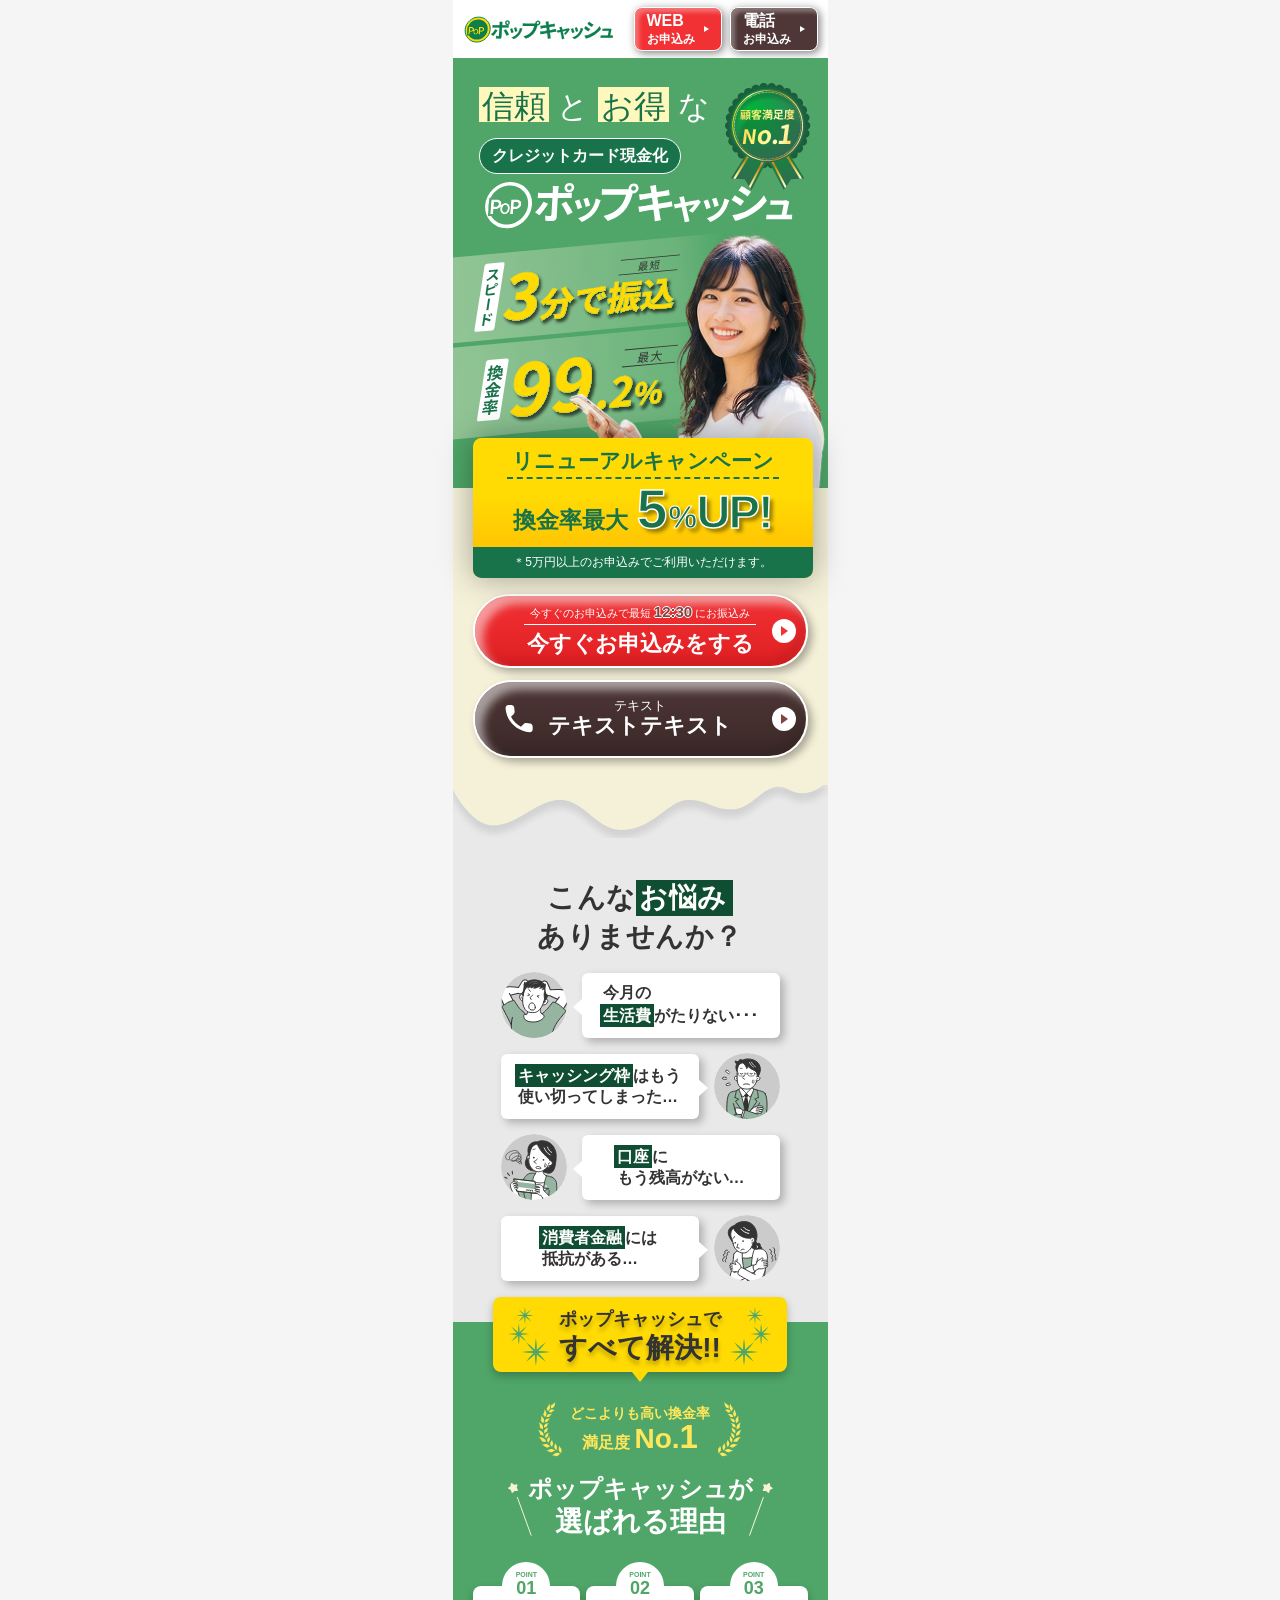
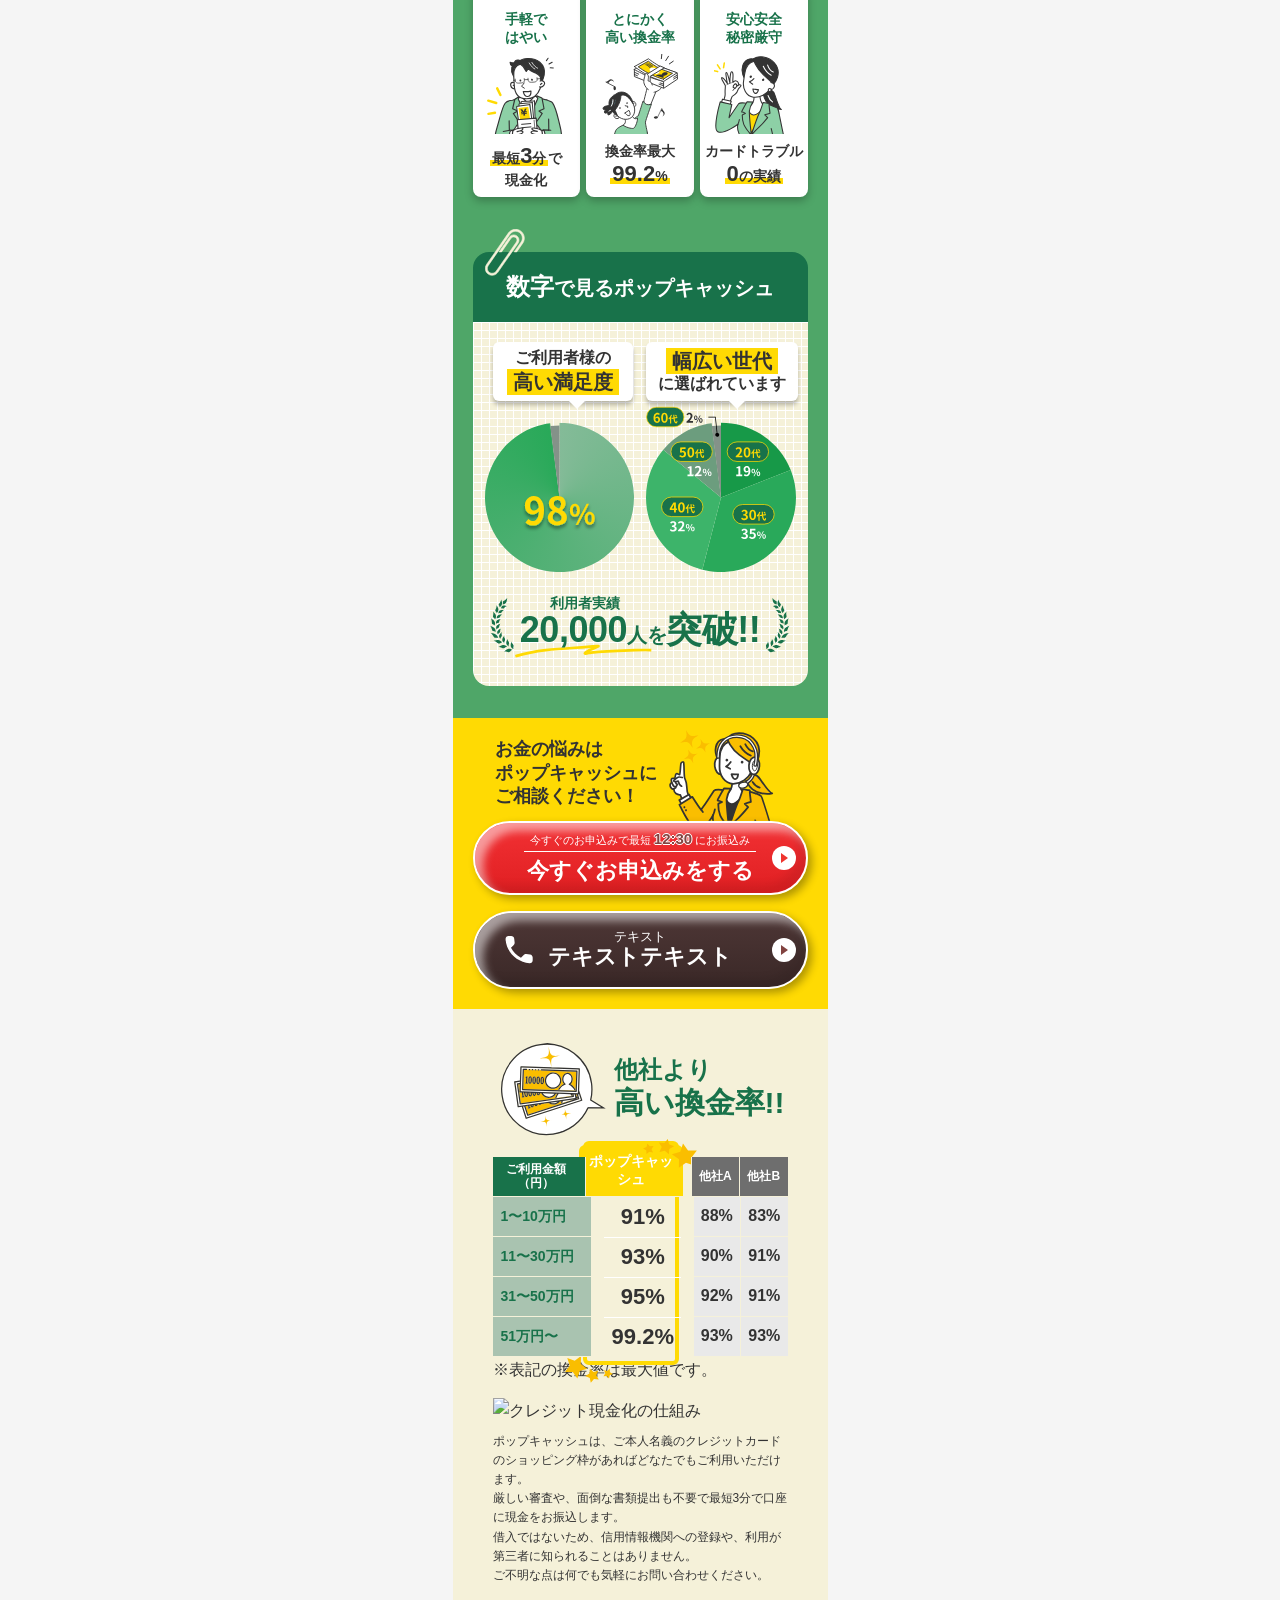
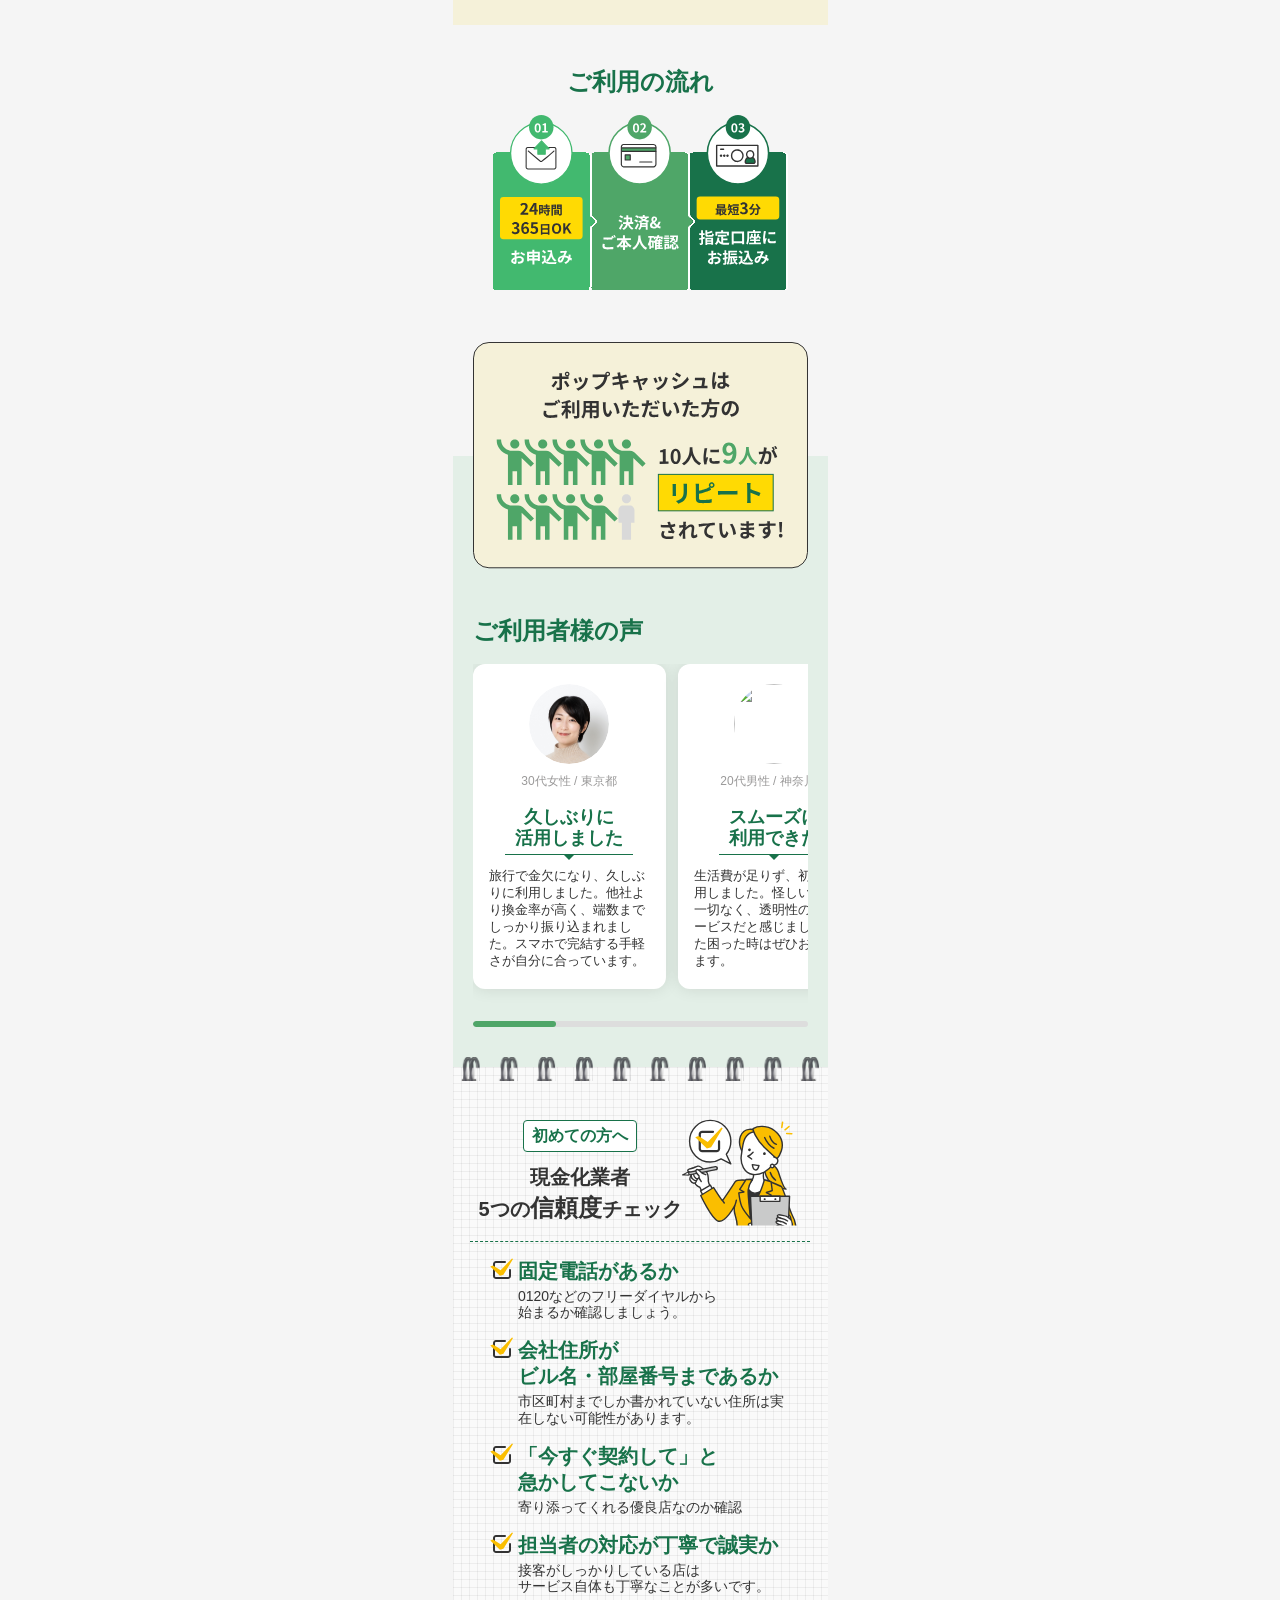
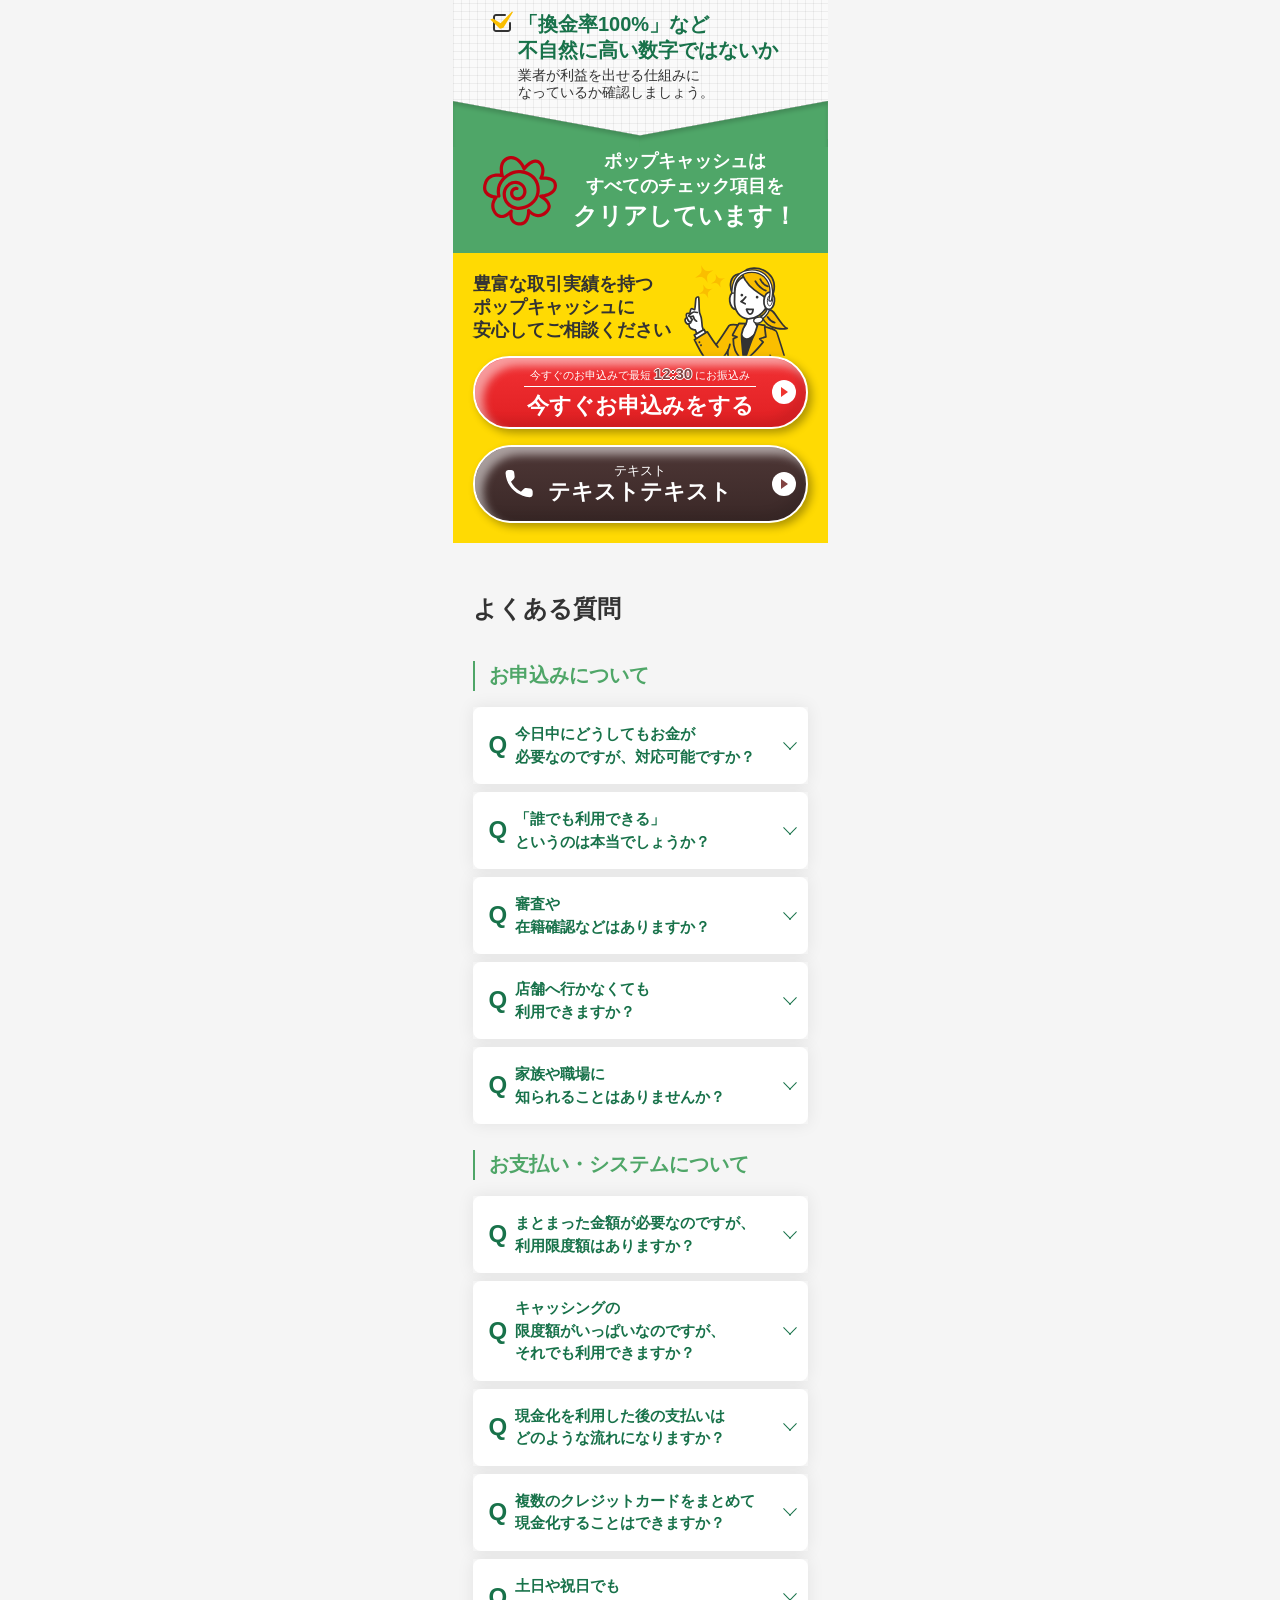
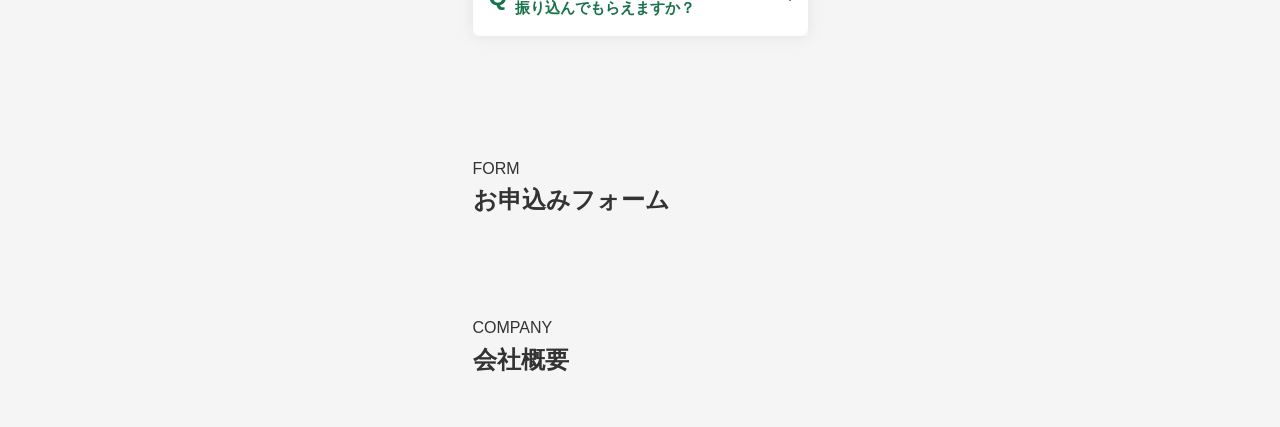
==== index.html @ 2aae7a4a "FAQクリア" ====
<!DOCTYPE html>
<html lang="ja">
<head>
  <meta charset="UTF-8" />
  <meta name="viewport" content="width=device-width, initial-scale=1.0" />

  <title>ポップキャッシュ</title>

  <!-- CSS -->
  <link rel="stylesheet" href="css/style.css" />
  <link rel="stylesheet" href="css/component.css" />

<!-- Swiper CSS -->
<link
  rel="stylesheet"
  href="https://cdn.jsdelivr.net/npm/swiper@11/swiper-bundle.min.css"
/>

</head>

<body>
  <div class="wrapper">

  <!-- Header -->
  <header class="header">
    <div class="container header__inner">
  
      <h1 class="header__logo">
        <img src="img/common-logo.svg" alt="ポップキャッシュ">
      </h1>
  
      <div class="header__actions">
        <a href="#form" class="header__btn header__btn--red">
          <span class="header__btn-main">WEB</span>
          <span class="header__btn-sub">お申込み</span>
        </a>
        
        <a href="#" class="header__btn header__btn--dark">
          <span class="header__btn-main">電話</span>
          <span class="header__btn-sub">お申込み</span>
        </a>
      </div>
  
    </div>
  </header>

  <main>

    <!-- FV -->
    <section class="fv">
      <div class="fv__inner">
    
        <!-- テキストエリア -->
        <div class="fv__text">
          <div class="fv__catchWrap">
            <p class="fv__catch">
              <span class="highlight">信頼</span>
              <span class="normal">と</span>
              <span class="highlight">お得</span>
              <span class="normal">な</span>
            </p>
          
            <p class="fv__label">クレジットカード現金化</p>
          </div>
    
          <h1 class="fv__title">
            <img src="img/logo-text.svg" alt="ポップキャッシュ">
          </h1>

          <div class="fv__metric">
            <img src="img/3minites.svg" alt="最短3分で振込" class="fv__metricImg">
          </div>
          
          <div class="fv__metric2">
            <img src="img/cash-exchange.svg" alt="換金率99.2%" class="fv__metricImg">
          </div>

          </div>
        </div>
    
        <!-- 女性 -->
        <img src="img/woman.png" alt="" class="fv__woman">
    
        <!-- バッジ -->
        <img src="img/badge.svg" alt="" class="fv__badge">
    
      </div>
    </section>

    <!-- CTAエリア、リニューアルキャンペーン -->
    <section class="ctaArea">
      <div class="ctaArea__inner">
    
        <div class="fv__campaign">
          <p class="fv__campaign-title">リニューアルキャンペーン</p>
        
          <div class="fv__campaign-main">
            <p class="text">
              <span class="label">換金率最大</span>
              <span class="num">5</span>
              <span class="percent">%</span>
              <span class="up">UP!</span>
            </p>
          </div>
        
          <p class="fv__campaign-note">
            ＊5万円以上のお申込みでご利用いただけます。
          </p>
        </div>
    
        <div class="ctaArea__buttons">
          <a href="#form" class="ctaBtn ctaBtn--primary">
            <span class="ctaBtn__sub">今すぐのお申込みで最短 <strong class="js-time">12:30</strong> にお振込み</span>
            <span class="ctaBtn__main">今すぐお申込みをする</span>
          </a>
          <a href="#" class="ctaBtn ctaBtn--dark">
            <span class="ctaBtn__icon">
              <img src="img/phone.svg" alt="">
            </span>
            <span class="ctaBtn__sub__dark">テキスト</span>
            <span class="ctaBtn__main__dark">テキストテキスト</span>
          </a>
        </div>    
      </div>
      <!-- ギザギザ -->
      <div class="ctaArea__wave"></div>
    </section>

    <!-- こんなお悩み -->
    <section class="problem">
      <h2 class="section-title">こんな<span class="mark">お悩み</span><br>ありませんか？</h2>

      <div class="problem__inner">
        <div class="problemItem problemItem--right">
          <img src="img/problem-man-1.svg" alt="" class="problemItem__avatar">
          <div class="problemItem__bubble">
            <p class="problemItem__text">
              <span>今月の</span><br>
              <span class="problemItem__mark">生活費</span>がたりない･･･
            </p>
          </div>
        </div>
        
        <div class="problemItem problemItem--left">
          <div class="problemItem__bubble">
            <p class="problemItem__text">
              <span class="problemItem__mark">キャッシング枠</span>はもう<br>
              使い切ってしまった…
            </p>
          </div>
          <img src="img/problem-man-2.svg" alt="" class="problemItem__avatar">
        </div>
        
        <div class="problemItem problemItem--right">
          <img src="img/problem-woman-1.svg" alt="" class="problemItem__avatar">
          <div class="problemItem__bubble">
            <p class="problemItem__text">
              <span class="problemItem__mark">口座</span>に<br>
              もう残高がない…
            </p>
          </div>
        </div>
        
        <div class="problemItem problemItem--left">
          <div class="problemItem__bubble">
            <p class="problemItem__text">
              <span class="problemItem__mark">消費者金融</span>には<br>
              抵抗がある…
            </p>
          </div>
          <img src="img/problem-woman-2.svg" alt="" class="problemItem__avatar">
        </div>
      </div>
    </section>

    <!-- 選ばれる理由 -->
    <section class="reason">

      <!-- 解決吹き出し（ここ） -->
      <div class="solution">
        <div class="solution__inner">
          <img src="img/solution-left.svg" alt="" class="solution__deco solution__deco--left">      
          <p class="solution__text">
            <span class="solution__top">ポップキャッシュで</span><br>
            <span class="solution__bottom">すべて解決!!</span>
          </p>
          <img src="img/solution-right.svg" alt="" class="solution__deco solution__deco--right">
        </div>
      </div>

      <div class="reason__top">
        <div class="container">
          <div class="reason__lead">
            <div class="reason__laurel">
              <img src="img/laurel-left.svg" alt="">
              <div class="reason__text">
                <p class="reason__sub">どこよりも高い換金率</p>
                <p class="reason__main">
                  満足度 <span class="no">No.<span class="num">1</span></span>
                </p>
              </div>
              <img src="img/laurel-right.svg" alt="">
            </div>
          </div>

          <h2 class="reason__title">
            <span class="reason__title-top">ポップキャッシュが</span><br>
            <span class="reason__title-bottom">選ばれる理由</span>
          
            <img src="img/star-left.svg" class="reason__star reason__star--left" alt="">
            <img src="img/star-right.svg" class="reason__star reason__star--right" alt="">
          </h2>

          <div class="reason__list">

            <div class="reasonItem">
              <div class="reasonItem__pointWrap">
                <p class="reasonItem__point">POINT<br><span>01</span></p>
              </div>                          
              <h3 class="reasonItem__title">
                手軽で<br>はやい
              </h3>            
              <div class="reasonItem__image">
                <img src="img/point-1-person.svg" alt="">
              </div>            
              <p class="reasonItem__desc">
                <span class="highlight">最短<span class="num">3</span>分</span>で<br>
                現金化
              </p>
            </div>

            <div class="reasonItem">
              <div class="reasonItem__pointWrap">
                <p class="reasonItem__point">POINT<br><span>02</span></p>
              </div>                                    
              <h3 class="reasonItem__title">
                とにかく<br>高い換金率
              </h3>                      
              <div class="reasonItem__image">
                <img src="img/point-2-person.svg" alt="">
              </div>                      
              <p class="reasonItem__desc">
                換金率最大<br>
                <span class="highlight">
                  <span class="num">99.2</span>%
                </span>
              </p>
            </div>
          
            <div class="reasonItem">
              <div class="reasonItem__pointWrap">
                <p class="reasonItem__point">POINT<br><span>03</span></p>
              </div>                                    
              <h3 class="reasonItem__title">
                安心安全<br>秘密厳守
              </h3>                      
              <div class="reasonItem__image">
                <img src="img/point-3-person.svg" alt="">
              </div>                      
              <p class="reasonItem__desc">
                カードトラブル<br>
                <span class="highlight">
                  <span class="num">0</span>の実績
                </span>
              </p>
            </div>

          </div>
        </div>
      </div>

      <!-- 数字（内包） -->
      <div class="reason__number">
        <div class="container">

          <div class="number__header">
            <img src="img/clip.svg" class="number__clip" alt="">
            <p class="number__title"><span>数字</span>で見るポップキャッシュ</p>
          </div>

          <div class="number__inner">     
            <!-- タイトル補足（左） -->
            <div class="number__labelBox number__labelBox--left">
              <p>ご利用者様の<br><span>高い満足度</span></p>
            </div>          
            <!-- タイトル補足（右） -->
            <div class="number__labelBox number__labelBox--right">
              <p><span>幅広い世代</span><br>に選ばれています</p>
            </div>
          
            <!-- グラフ -->
            <div class="number__graphs">          
              <div class="number__graph number__graph--left">
                <img src="img/graph-left.svg" alt="">
              </div>          
              <div class="number__graph number__graph--right">
                <img src="img/graph-right.svg" alt="">
              </div>          
            </div>     

            <div class="number__result">
              <img src="img/number-laurel-left.svg" class="number__laurel number__laurel--left" alt="">              
              <div class="number__text">
                <p class="number__label">利用者実績</p>            
                <p class="number__main">
                  <span class="num">20,000</span><span class="unit">人を</span><span class="strong">突破!!</span>
                </p>
              </div>            
              <img src="img/number-laurel-right.svg" class="number__laurel number__laurel--right" alt="">            
            </div>                     
          </div>

          
        </div>        
      </div>

    </section>

    <!-- CTA -->
    <section class="section cta">
      <div class="cta__inner">
    
        <!-- テキスト -->
        <p class="cta__lead">
          お金の悩みは<br>
          ポップキャッシュに<br>
          ご相談ください！
        </p>
    
        <!-- 女性 -->
        <img src="img/cta-woman.svg" alt="" class="cta__woman">
    
        <!-- ボタン -->
        <div class="cta__buttons">
          <a href="#form" class="ctaBtn ctaBtn--primary">
            <span class="ctaBtn__sub">今すぐのお申込みで最短 <strong class="js-time">12:30</strong> にお振込み</span>
            <span class="ctaBtn__main">今すぐお申込みをする</span>
          </a>
          <a href="#" class="ctaBtn ctaBtn--dark">
            <span class="ctaBtn__icon">
              <img src="img/phone.svg" alt="">
            </span>
            <span class="ctaBtn__sub__dark">テキスト</span>
            <span class="ctaBtn__main__dark">テキストテキスト</span>
          </a>
        </div>
    
      </div>
    </section>


    <!-- 比較 -->
    <section class="section compare">
      <div class="container">

        <div class="compare__heading">
          <!-- 左アイコン -->
          <div class="compare__icon">
            <img src="img/compare-exchange.svg" alt="">
          </div>        
          <!-- テキスト -->
          <h2 class="compare__title">
            <span class="compare__title-top">他社より</span>
            <span class="compare__title-bottom">高い換金率!!</span>
          </h2>        
        </div>

        <!-- テーブル -->
        <div class="compare__tableWrap">
          <div class="compare__highlight" aria-hidden="true">
            <div class="compare__highlightBox"></div>
            <div class="compare__highlightHead"></div>
            <img src="img/compare-star-upper.svg" class="compare__star compare__star--top" alt="">
            <img src="img/compare-star-buttom.svg" class="compare__star compare__star--bottom" alt="">
            <p class="compare__mainLabel">ポップキャッシュ</p>
          </div>
        
          <div class="compare__table">
            <div class="compare__row compare__row--head">
              <div class="compare__cell compare__label">ご利用金額（円）</div>
              <div class="compare__cell compare__mainHead">ポップキャッシュ</div>
              <div class="compare__cell">他社A</div>
              <div class="compare__cell">他社B</div>
            </div>
        
            <div class="compare__row">
              <div class="compare__cell compare__label">1〜10万円</div>
              <div class="compare__cell compare__main">91%</div>
              <div class="compare__cell">88%</div>
              <div class="compare__cell">83%</div>
            </div>
        
            <div class="compare__row">
              <div class="compare__cell compare__label">11〜30万円</div>
              <div class="compare__cell compare__main">93%</div>
              <div class="compare__cell">90%</div>
              <div class="compare__cell">91%</div>
            </div>
        
            <div class="compare__row">
              <div class="compare__cell compare__label">31〜50万円</div>
              <div class="compare__cell compare__main">95%</div>
              <div class="compare__cell">92%</div>
              <div class="compare__cell">91%</div>
            </div>
        
            <div class="compare__row">
              <div class="compare__cell compare__label">51万円〜</div>
              <div class="compare__cell compare__main">99.2%</div>
              <div class="compare__cell">93%</div>
              <div class="compare__cell">93%</div>
            </div>
          </div>
        </div>

        <p class="compare__note">
          ※表記の換金率は最大値です。
        </p>

        <!-- ===================== -->
        <!-- 仕組み（compare内） -->
        <!-- ===================== -->
        <div class="system">
          <div class="system__inner">
            <img src="img/flow-system.svg" alt="クレジット現金化の仕組み">
          </div>
          <p>
            ポップキャッシュは、ご本人名義のクレジットカードのショッピング枠があればどなたでもご利用いただけます。<br>
            厳しい審査や、面倒な書類提出も不要で最短3分で口座に現金をお振込します。<br>
            借入ではないため、信用情報機関への登録や、利用が第三者に知られることはありません。<br>
            ご不明な点は何でも気軽にお問い合わせください。
          </p>
        </div>
      </div>
    </section>

    <!-- 流れ -->
    <section class="section flow">
      <div class="container">
        <h2 class="flow__title">
          ご利用の流れ
        </h2>        
        <div class="flow__inner">
          <img src="img/flow.svg" alt="ご利用の流れ">
        </div>
      </div>
    </section>
    
    <!-- 声 -->
    <section class="voice">
      <div class="user">
        <div class="user__inner">
          <img src="img/user.svg" alt="利用者の9割がリピート">
        </div>
      </div>

      <div class="voice__inner">
        <h2 class="section-title">ご利用者様の声</h2>

        <div class="voice__slider swiper">
          <div class="swiper-wrapper">

            <div class="swiper-slide">
              <div class="voiceCard">
                <div class="voiceCard__avatar">
                  <img src="img/voice-1.svg" alt="">
                </div>
                <p class="voiceCard__meta">30代女性 / 東京都</p>
                <h3 class="voiceCard__title">久しぶりに<br>活用しました</h3>
                <p class="voiceCard__text">
                  旅行で金欠になり、久しぶりに利用しました。他社より換金率が高く、端数までしっかり振り込まれました。スマホで完結する手軽さが自分に合っています。
                </p>
              </div>
            </div>

            <div class="swiper-slide">
              <div class="voiceCard">
                <div class="voiceCard__avatar">
                  <img src="img/voice-2.svg" alt="">
                </div>
                <p class="voiceCard__meta">20代男性 / 神奈川県</p>
                <h3 class="voiceCard__title">スムーズに<br>利用できた</h3>
                <p class="voiceCard__text">
                  生活費が足りず、初めて利用しました。怪しい勧誘も一切なく、透明性の高いサービスだと感じました。また困った時はぜひお願いします。
                </p>
              </div>
            </div>

            <div class="swiper-slide">
              <div class="voiceCard">
                <div class="voiceCard__avatar">
                  <img src="img/voice-3.svg" alt="">
                </div>
                <p class="voiceCard__meta">40代女性 / 兵庫県</p>
                <h3 class="voiceCard__title">数回<br>利用しています</h3>
                <p class="voiceCard__text">
                  審査不要で信用情報に響かず、迅速に現金化できるのが助かります。換金率も安定しており、困った時に数回利用しています。
                </p>
              </div>
            </div>

            <div class="swiper-slide">
              <div class="voiceCard">
                <div class="voiceCard__avatar">
                  <img src="img/voice-4.svg" alt="">
                </div>
                <p class="voiceCard__meta">30代男性 / 埼玉県</p>
                <h3 class="voiceCard__title">対応が<br>丁寧でした</h3>
                <p class="voiceCard__text">
                  電話対応が丁寧で、仕組みを分かりやすく説明してくれたのが好印象でした。家族に内緒で進められたのも有り難いです。無事に終わり、感謝しています。
                </p>
              </div>
            </div>

            <div class="swiper-slide">
              <div class="voiceCard">
                <div class="voiceCard__avatar">
                  <img src="img/voice-5.svg" alt="">
                </div>
                <p class="voiceCard__meta">20代女性 / 千葉県</p>
                <h3 class="voiceCard__title">手続きが<br>とても楽でした！</h3>
                <p class="voiceCard__text">
                  身分証だけでスムーズに進み、煩わしい書類もなし。最初は不安でしたが、即入金されて安心しました。また頼りにします。
                </p>
              </div>
            </div>

          </div>

          <div class="voice__progress">
            <div class="voice__bar"></div>
          </div>
        </div>
      </div>
    </section>

    <!-- 初めて -->
    <section class="check tile-bg">
      <div class="check__inner">
    
        <div class="check__headline">
          <div class="check__text">
            <p class="check__label">初めての方へ</p>        
            <h2 class="check__title">
              <span class="check__title-top">現金化業者</span><br>
              <span class="check__title-sub">5つの</span><span class="check__title-main"></span>信頼度</span><span class="check__title-sub">チェック</span>
            </h2>
          </div>        
          <div class="check__image">
            <img src="img/beginner-woman.svg" alt="">
          </div>
        </div>
    
        <ul class="check__list">
    
          <li class="checkItem">
            <img src="img/tabler_checkbox.svg" alt="">
            <div>
              <p class="checkItem__title">固定電話があるか</p>
              <p class="checkItem__text">
                0120などのフリーダイヤルから<br>
                始まるか確認しましょう。
              </p>
            </div>
          </li>
    
          <li class="checkItem">
            <img src="img/tabler_checkbox.svg" alt="">
            <div>
              <p class="checkItem__title">会社住所が<br>ビル名・部屋番号まであるか</p>
              <p class="checkItem__text">
                市区町村までしか書かれていない住所は実在しない可能性があります。
              </p>
            </div>
          </li>
    
          <li class="checkItem">
            <img src="img/tabler_checkbox.svg" alt="">
            <div>
              <p class="checkItem__title">「今すぐ契約して」と<br>急かしてこないか</p>
              <p class="checkItem__text">
                寄り添ってくれる優良店なのか確認
              </p>
            </div>
          </li>
    
          <li class="checkItem">
            <img src="img/tabler_checkbox.svg" alt="">
            <div>
              <p class="checkItem__title">担当者の対応が丁寧で誠実か</p>
              <p class="checkItem__text">
                接客がしっかりしている店は<br>
                サービス自体も丁寧なことが多いです。
              </p>
            </div>
          </li>
    
          <li class="checkItem">
            <img src="img/tabler_checkbox.svg" alt="">
            <div>
              <p class="checkItem__title">
                「換金率100%」など<br>不自然に高い数字ではないか
              </p>
              <p class="checkItem__text">
                業者が利益を出せる仕組みに<br>
                なっているか確認しましょう。
              </p>
            </div>
          </li>    
        </ul>    
      </div>    

      <div class="check__bottom">
        <img src="img/check-back.svg" alt="" class="check__bg">      
        <div class="check__content">
          <img src="img/beginner-flower.svg" alt="" class="check__icon">      
          <p class="check__text">
            <span class="check__line1">ポップキャッシュは</span><br>
            <span class="check__line2">すべてのチェック項目を</span><br>
            <span class="check__line3">クリアしています！</span>
          </p>
        </div>
      </div>            
    </section>

    <!-- CTA -->
    <section class="section cta">
      <div class="cta__inner">
    
        <!-- テキスト -->
        <p class="cta__lead cta__lead-2">
          豊富な取引実績を持つ<br>
          ポップキャッシュに<br>
          安心してご相談ください
        </p>
    
        <!-- 女性 -->
        <img src="img/cta-woman.svg" alt="" class="cta__woman cta__woman-2">
    
        <!-- ボタン -->
        <div class="cta__buttons">
          <a href="#form" class="ctaBtn ctaBtn--primary">
            <span class="ctaBtn__sub">今すぐのお申込みで最短 <strong class="js-time">12:30</strong> にお振込み</span>
            <span class="ctaBtn__main">今すぐお申込みをする</span>
          </a>
          <a href="#" class="ctaBtn ctaBtn--dark">
            <span class="ctaBtn__icon">
              <img src="img/phone.svg" alt="">
            </span>
            <span class="ctaBtn__sub__dark">テキスト</span>
            <span class="ctaBtn__main__dark">テキストテキスト</span>
          </a>
        </div>
    
      </div>
    </section>

    <!-- FAQ -->
    <section class="section faq">
      <h2 class="section-title">よくある質問</h2>

      <div class="faq__list">
        <!-- ブロック① -->
        <div class="faq__group">
          <p class="faq__groupTitle">お申込みについて</p>
      
          <div class="faq-item">
            <div class="faq-q">
              <span class="faq-q__icon">Q</span>
              <span class="faq-q__text">
                今日中にどうしてもお金が<br>
                必要なのですが、対応可能ですか？
              </span>
              <span class="faq-q__arrow"></span>
            </div>
            <!-- 回答 -->
            <div class="faq-a">
              <div class="faq-a__inner">
                <span class="faq-a__icon">A</span>
                <div class="faq-a__text">
                  営業時間内のお申込みであれば、最短3分でお振込みが可能です。<br>
                  <small>※お申込み状況により、初回は15〜30分ほどお時間をいただく場合がございます。</small>
                </div>
              </div>
            </div>
          </div>
      
          <div class="faq-item">
            <div class="faq-q">
              <span class="faq-q__icon">Q</span>
              <span class="faq-q__text">
                「誰でも利用できる」<br>
                というのは本当でしょうか？
              </span>
              <span class="faq-q__arrow"></span>
            </div>
            <!-- 回答 -->
            <div class="faq-a">
              <div class="faq-a__inner">
                <span class="faq-a__icon">A</span>
                <div class="faq-a__text">
                  20歳以上で、ご本人名義のクレジットカードをお持ちであれば、どなたでもご利用いただけます。<br>
                  <small>※未成年の方のご利用はお断りしております。</small>
                </div>
              </div>
            </div>
          </div>

          <div class="faq-item">
            <div class="faq-q">
              <span class="faq-q__icon">Q</span>
              <span class="faq-q__text">
                審査や<br>
                在籍確認などはありますか？
              </span>
              <span class="faq-q__arrow"></span>
            </div>
            <!-- 回答 -->
            <div class="faq-a">
              <div class="faq-a__inner">
                <span class="faq-a__icon">A</span>
                <div class="faq-a__text">
                  いいえ、一切ございません。<br>
                  金融機関の貸付ではないため、職場への連絡や厳しい審査なしで即日現金をお受け取りいただけます。
                </div>
              </div>
            </div>
          </div>

          <div class="faq-item">
            <div class="faq-q">
              <span class="faq-q__icon">Q</span>
              <span class="faq-q__text">
                店舗へ行かなくても<br>
                利用できますか？
              </span>
              <span class="faq-q__arrow"></span>
            </div>
            <!-- 回答 -->
            <div class="faq-a">
              <div class="faq-a__inner">
                <span class="faq-a__icon">A</span>
                <div class="faq-a__text">
                  ご来店の必要はありません。<br>
                  スマホやパソコンからオンラインで全ての手続きが完結するため、日本全国どこからでもご利用いただけます。
                </div>
              </div>
            </div>
          </div>

          <div class="faq-item">
            <div class="faq-q">
              <span class="faq-q__icon">Q</span>
              <span class="faq-q__text">
                家族や職場に<br>
                知られることはありませんか？
              </span>
              <span class="faq-q__arrow"></span>
            </div>
            <!-- 回答 -->
            <div class="faq-a">
              <div class="faq-a__inner">
                <span class="faq-a__icon">A</span>
                <div class="faq-a__text">
                  ご自宅や職場に商品やDMが届くことはございません。<br>
                  そのため、ご家族や職場の方に知られる心配はありませんのでご安心ください。
                </div>
              </div>
            </div>
          </div>
      
        </div>
      
        <!-- ブロック② -->
        <div class="faq__group">
          <p class="faq__groupTitle">お支払い・システムについて</p>
      
          <div class="faq-item">
            <div class="faq-q">
              <span class="faq-q__icon">Q</span>
              <span class="faq-q__text">
                まとまった金額が必要なのですが、<br>
                利用限度額はありますか？
              </span>
              <span class="faq-q__arrow"></span>
            </div>
            <!-- 回答 -->
            <div class="faq-a">
              <div class="faq-a__inner">
                <span class="faq-a__icon">A</span>
                <div class="faq-a__text">
                  クレジットカード現金化に利用限度額はございません。<br>
                  お持ちのカードのショッピング枠の範囲内であれば、上限までご利用いただけます。
                </div>
              </div>
            </div>
          </div>

          <div class="faq-item">
            <div class="faq-q">
              <span class="faq-q__icon">Q</span>
              <span class="faq-q__text">
                キャッシングの<br>
                限度額がいっぱいなのですが、<br>
                それでも利用できますか？
              </span>
              <span class="faq-q__arrow"></span>
            </div>
            <!-- 回答 -->
            <div class="faq-a">
              <div class="faq-a__inner">
                <span class="faq-a__icon">A</span>
                <div class="faq-a__text">
                  はい、ご利用いただけます。<br>
                  現金化ではキャッシング枠は使用しないため、ショッピング枠の残高があれば問題なくご利用可能です。
                </div>
              </div>
            </div>
          </div>

          <div class="faq-item">
            <div class="faq-q">
              <span class="faq-q__icon">Q</span>
              <span class="faq-q__text">
                現金化を利用した後の支払いは<br>
                どのような流れになりますか？
              </span>
              <span class="faq-q__arrow"></span>
            </div>
            <!-- 回答 -->
            <div class="faq-a">
              <div class="faq-a__inner">
                <span class="faq-a__icon">A</span>
                <div class="faq-a__text">
                  クレジットカード会社へのお支払いは、翌月以降のお支払いとなります。
                  お支払い方法は一括・分割・リボ払いなどからお選びいただけます。
                </div>
              </div>
            </div>
          </div>

          <div class="faq-item">
            <div class="faq-q">
              <span class="faq-q__icon">Q</span>
              <span class="faq-q__text">
                複数のクレジットカードをまとめて<br>
                現金化することはできますか？
              </span>
              <span class="faq-q__arrow"></span>
            </div>
            <!-- 回答 -->
            <div class="faq-a">
              <div class="faq-a__inner">
                <span class="faq-a__icon">A</span>
                <div class="faq-a__text">
                  はい、可能です。
                  複数枚のカードを組み合わせて、ご希望の金額に調整することができます。お申込み時にスタッフまでお気軽にご相談ください。
                </div>
              </div>
            </div>
          </div>

          <div class="faq-item">
            <div class="faq-q">
              <span class="faq-q__icon">Q</span>
              <span class="faq-q__text">
                土日や祝日でも<br>
                振り込んでもらえますか？
              </span>
              <span class="faq-q__arrow"></span>
            </div>
            <!-- 回答 -->
            <div class="faq-a">
              <div class="faq-a__inner">
                <span class="faq-a__icon">A</span>
                <div class="faq-a__text">
                  はい、土日祝日も営業しております。
                  モアタイムシステム対応の銀行口座をお持ちであれば、休日でも即時入金をご確認いただけます。
                </div>
              </div>
            </div>
          </div>
      
        </div>      
      </div>
    </section>

    <!-- フォーム -->
    <section class="section form" id="form">
      <div class="container">
        <p class="section-sub">FORM</p>
        <h2 class="section-title">お申込みフォーム</h2>
        <form class="form__inner"></form>
      </div>
    </section>

    <!-- 会社概要 -->
    <section class="section company">
      <div class="container">
        <p class="section-sub">COMPANY</p>
        <h2 class="section-title">会社概要</h2>
        <div class="company__inner"></div>
      </div>
    </section>

  </main>

  <!-- footer -->
  <footer class="footer">
    <div class="container">
      <div class="footer__inner"></div>
    </div>
  </footer>

</div>

<!-- JS -->
<script src="https://cdn.jsdelivr.net/npm/swiper@11/swiper-bundle.min.js"></script>
<script src="js/main.js"></script>
<script src="js/form.js"></script>

</body>
</html>
---- css/style.css ----
/* =========================
   reset
========================= */
*,
*::before,
*::after {
  box-sizing: border-box;
}

body, h1, h2, h3, p, ul, li {
  margin: 0;
  padding: 0;
}

ul {
  list-style: none;
}

img {
  max-width: 100%;
  display: block;
}

a {
  text-decoration: none;
  color: inherit;
}

/* =========================
   base
========================= */
body {
  font-family: "Noto Sans JP", sans-serif;
  color: #333;
  line-height: 1.6;
  background: #f5f5f5;
}

/* =========================
   layout
========================= */
.wrapper {
  max-width: 375px;
  margin: 0 auto;
  background: #fff;
}

.container {
  max-width: 375px;
  margin: 0 auto;
  padding: 0 20px;
}

.section {
  padding: 48px 0;
}

.fv {
  padding: 0;
}


/* =========================
   header
========================= */
.header {
  height: 58.31px;
}

.header__inner {
  display: flex;
  align-items: center;
  justify-content: space-between;
  height: 100%;
  padding: 0 10px;
}

/* ロゴ */
.header__logo img {
  width: 154px;
  height: 27px;
}

/* ボタンエリア */
.header__actions {
  display: flex;
  gap: 8px;
}

/* ボタン共通 */
.header__btn {
  width: 88px;
  height: 44px;
  display: flex;
  flex-direction: column;
  justify-content: center;
  align-items: flex-start; /* ←ここ変更 */
  padding-left: 12px; /* ←これ重要 */
  font-family: "Noto Sans JP", sans-serif;
  color: #fff;
  border: 1px solid #fff;
  border-radius: 8px;
  text-decoration: none;
}

.header__btn-main {
  font-size: 16px;
  font-weight: 700;
  line-height: 130%;
}

.header__btn-sub {
  font-size: 12px;
  font-weight: 700;
  line-height: 130%;
}

.header__btn--red {
  background: #F23134;
}

.header__btn--dark {
  background: #4E3736;
}

.header__btn {
  box-shadow: 2px 2px 8px rgba(0,0,0,0.5),
  inset 4px 4px 4px rgba(255,255,255,0.32);
  position: relative;
  padding-right: 12px; /* 矢印分余白 */
}

.header__btn::after {
  content: "";
  position: absolute;
  right: 12px;
  top: 50%;
  transform: translateY(-50%);
  width: 0;
  height: 0;
  border-top: 3px solid transparent;
  border-bottom: 3px solid transparent;
  border-left: 5px solid #fff;
}

/* =========================
   fv
========================= */
.fv {
  position: relative;
  background: #4FA668;
  overflow: hidden;
  min-height: 430px;
}

.fv__inner {
  position: relative;
  width: 100%;
  max-width: 375px;
  margin: 0 auto;
}

.fv__woman {
  position: absolute;
  left: 100px;
  top: 155px;
  width: 277px; 
}

.fv__badge {
  position: absolute;
  right: 17px;
  top: 25px;
  width: 86px;
}

.fv__text {
  padding: 29px 26px 0;
  color: #fff;  
}

.fv__catch {
  font-size: 18px;
  margin-bottom: 8px;
}

.fv__title img {
  display: block;
  margin: 0 auto;
  max-width: 320px;
  width: 100%;
}

.fv__metric {
  display: block;
  transform: none;
  margin-left: -26px;
}
.fv__metric2 {
  display: block;
  transform: none;
  margin-left: -26px;
  margin-top: -25px;
}

.fv__metricImg {
  width: 100%;
  max-width: 290px;
}

.fv__catchWrap {
  display: inline-block;
  margin-bottom: 5px;
}

.fv__catch {
  font-size: 32px;
  line-height: 1;
}

.fv__catch .highlight {
  background: #FFF8BD;
  color: #18724A;
  display: inline-block;
  line-height: 1;
  padding: 3px 3px 0;
}

.fv__catch .normal {
  color: #fff;
  font-size: 31px;
}

.fv__label {
  margin-top: 8px;

  display: inline-block;
  padding: 4px 12px;

  font-size: 16px;
  font-weight: 700;
  color: #fff;

  background: #18724A;
  border: 1px solid #fff;
  border-radius: 999px;
}

/* .fv::before {
  content: "";
  position: absolute;
  left: 0;
  top: 45%;
  width: 100%;
  height: 140px;
  background:
    url("../img/fv-back.png") no-repeat center / cover;
}

.fv::after {
  content: "";
  position: absolute;
  left: 0;
  top: 80%;
  width: 100%;
  height: 140px;
  background:
    url("../img/fv-back.png") no-repeat center / cover;
} */

/* .fv__metric {
  display: flex;
  align-items: center;
  gap: 8px;
  transform: rotate(-5.25deg);
}

.fv__speed {
  width: 28px;
}

.fv__right {
  display: flex;
  flex-direction: column;
}

.fv__topNote {
  display: flex;
  align-items: center;
  justify-content: center;
  gap: 6px;
  margin-bottom: 4px;
}

.fv__topNote .text {
  font-size: 12px;
  font-weight: 500;
  color: #333333;
}

.fv__topNote .line {
  width: 20px;
  height: 1px;
  background: #333333;
}

.value {
  display: flex;
  align-items: baseline;
  gap: 2px;
}

.big {
  font-size: 62px;
  font-weight: 700;
  text-shadow: 2px 3px 3px rgba(0, 0, 0, 0.62);
  color: #FFDA03;
}

.mid {
  font-size: 33px;
  font-weight: 700;
  text-shadow: 2px 3px 3px rgba(0, 0, 0, 0.62);
  color: #FFDA03;
}

.dot {
  font-size: 35px;
  font-weight: 700;
}

.small {
  font-size: 25px;
  font-weight: 700;
} */


/* =========================
   CTAエリア、リニューアルキャンペーン 
========================= */
.ctaArea {
  background: #F5F1D9; 
  padding: 40px 20px 80px;
  position: relative;
  width: 100%;
  max-width: 375px;
  margin: 0 auto;
  overflow: visible;
}

.ctaArea::after {
  content: "";
  position: absolute;
  left: 0;
  bottom: 0;
  width: 100%;
  height: 53px; /* ←波の高さと同じくらい */
  background: #E9E9E9;
  z-index: 0;
}

.ctaArea__wave {
  position: absolute;
  bottom: 0;
  left: 0;
  width: 100%;
  height: 53px;
  background: url("../img/wave.png") no-repeat center / cover;
  z-index: 1;
}

.fv__campaign {
  margin-top: -90px;
  position: relative;
  z-index: 2;
  width: 340px;
  margin-left: auto;
  margin-right: auto;
  border-radius: 8.5px;
  overflow: hidden;
  box-shadow: 0 0 31.88px rgba(0, 0, 0, 0.35);
  background: linear-gradient(
    to bottom,
    #FFDA03 42%,
    #FFB803 100%
  );
}

.fv__campaign-main{
  margin: 8px 0;
}

.fv__campaign-title {
  text-align: center;
  font-size: 21px; /* ←ここ重要 */
  font-weight: 700;
  color: #18724A;
  line-height: 1; /* ←詰める */
  padding: 12px 0 14px; /* ←下に余白追加 */
  border-bottom: none;
  position: relative;
}

.fv__campaign-title::after {
  content: "";
  position: absolute;
  left: 50%;
  transform: translateX(-50%);
  bottom: 6px;
  width: 80%;
  border-bottom: 2px dashed #18724A;
}

.fv__campaign-main {
  text-align: center;
  padding: 16px 0;
}

.fv__campaign-main .text {
  font-weight: 700;
  color: #18724A;
  line-height: 0;
}

.fv__campaign-main .label {
  font-size: 23px;
  margin-right: 4px;
}

.fv__campaign-main .num {
  font-size: 55px;
  color: #18724A; /* ←中が緑 */
  -webkit-text-stroke: 1.5px #fff;
  text-shadow: 3.95px 3.95px 3.95px rgba(0,0,0,0.4);
  letter-spacing: -0.06em;
}

.fv__campaign-main .percent {
  font-size: 32px;
  color: #18724A;
  -webkit-text-stroke: 1.0px #fff;
  text-shadow: 3.95px 3.95px 3.95px rgba(0,0,0,0.4);
  letter-spacing: -0.15em;
}

.fv__campaign-main .up {
  font-size: 47px;
  color: #18724A;
  -webkit-text-stroke: 1.5px #fff;
  text-shadow: 3.95px 3.95px 3.95px rgba(0,0,0,0.4);
  letter-spacing: -0.04em;
}

.fv__campaign-main .unit {
  font-size: 24px;
  color: #fff;
}

.fv__campaign-note {
  background: #18724A;
  text-align: center;
  font-size: 12px;
  color: #fff;
  padding: 6px 0;
}


/* =========================
   CTAエリア
========================= */
.ctaArea__buttons {
  margin-top: 16px;
  display: flex;
  flex-direction: column;
  gap: 12px;
}


/* =========================
   problem
========================= */
.problem {
  background: #E9E9E9;
  padding: 40px 20px 56px;
  max-width: 375px;
  width: 100%;
  margin: 0 auto;
}

.problem .section-sub {
  display: none;
}

.problem .section-title {
  margin: 0 auto;
  width: fit-content;
  font-size: 28px;
  line-height: 1.4;
  font-weight: 700;
  color: #333;
  text-align: center;
  letter-spacing: 0.02em;
}

.problem .section-title::before {
  content: "";
  display: block;
}

.problem .section-title .is-mark,
.problem__titleMark {
  background: #104E33;
  color: #fff;
  display: inline-block;
  padding: 0 4px 2px;
  line-height: 1.1;
}

.problem__inner {
  margin-top: 16px;
  display: flex;
  flex-direction: column;
  align-items: center;
  gap: 15px;
}

.problemItem {
  display: flex;
  align-items: center;
  gap: 10px;
}

.problemItem--right {
  justify-content: flex-start;
  gap: 15px;
}

.problemItem--left {
  justify-content: flex-end;
  gap: 15px;
}

.problemItem__avatar {
  flex: 0 0 66px;
  width: 66px;
  height: 66px;
  border-radius: 50%;
  object-fit: cover;
}

.problemItem__bubble {
  position: relative;
  width: 198px;
  min-height: 65px;
  background: #fff;
  border-radius: 6px;
  box-shadow: 4px 4px 8px rgba(0, 0, 0, 0.25);
  padding: 10px 16px;
  display: flex;
  align-items: center;
  justify-content: center;
}

.problemItem--right .problemItem__bubble::before,
.problemItem--left .problemItem__bubble::before {
  content: "";
  position: absolute;
  top: 25px;
  width: 0;
  height: 0;
  border-top: 9px solid transparent;
  border-bottom: 9px solid transparent;
}

.problemItem--right .problemItem__bubble::before {
  left: -9px;
  border-right: 10px solid #fff;
}

.problemItem--left .problemItem__bubble::before {
  right: -9px;
  border-left: 10px solid #fff;
}

.problemItem__text {
  font-family: "Noto Sans JP", sans-serif;
  font-size: 16px;
  line-height: 130%;
  color: #333;
  font-weight: 700;
}

.problemItem__mark {
  display: inline-block;
  background: #104E33;
  color: #fff;
  padding: 3px;
  line-height: 1.1;
  margin-left: -3px;
}

/* タイトルの一部マーカー用 */
.problem .section-title .mark {
  display: inline-block;
  background: #104E33;
  color: #fff;
  padding: 3px;
  padding-right: 6px;
  line-height: 1.1;
}

/* =========================
   reason（number内包）
========================= */
.reason {
  max-width: 375px;
  width: 100%;
  margin: 0 auto;
  position: relative;
}

/* ポップキャッシュですべて解決カード */
.solution {
  position: relative;
  z-index: 10;
  margin-top: -40px; /* ← problemに食い込ませる */
  margin-bottom: -50px;
  text-align: center;
}
.solution__inner {
  position: relative;
  display: inline-block;
  background: #FFDA03;
  color: #18724A;
  padding: 12px 0 8px;
  border-radius: 8px;
  line-height: 130%;
  font-weight: 700;
  text-align: center;
  box-shadow: 0 4px 8px rgba(0,0,0,0.25);
  width: 294px;
}
.solution__inner::after {
  content: "";
  position: absolute;
  bottom: -10px;
  left: 50%;
  transform: translateX(-50%);
  border-left: 8px solid transparent;
  border-right: 8px solid transparent;
  border-top: 10px solid #FFDA03;
}
.solution__deco {
  position: absolute;
  width: 42px;
}
.solution__deco--left {
  left: 15px;
  top: 10px;
}
.solution__deco--right {
  right: 15px;
  top: 10px;
}
.solution__text {
  line-height: 130%;
  font-weight: 700;
  color: #333;
  text-shadow: 0 4px 4px rgba(0,0,0,0.25);
}
.solution__top {
  font-size: 18px;
}
.solution__bottom {
  font-size: 28px;
  line-height: 1.2;
}

/* 上（緑） */
.reason__top {
  background: #4FA668;
  padding: 60px 0 40px;
  color: #fff;
}

.reason__lead {
  text-align: center;
  margin-bottom: 16px;
  margin-top: 20px;
}

.reason__sub {
  font-size: 14px;
  font-weight: 700;
  color: #FFE75B;
  line-height: 1;
}

.reason__main {
  font-size: 16px;
  font-weight: 700;
  color: #FFE75B;
  line-height: 1;
}

.reason__main .no {
  font-size: 28px;
}

.reason__main .num {
  font-size: 33px;
}

.reason__laurel {
  display: flex;
  align-items: center;
  justify-content: center;
  gap: 8px;
}

.reason__laurel img {
  width: 24px;
}

.reason__title {
  position: relative;
  text-align: center;
  color: #fff;
  font-weight: 700;
  line-height: 1.3;
}

.reason__title-top {
  font-size: 24px;
}

.reason__title-bottom {
  font-size: 28px;
}

.reason__star {
  position: absolute;
  width: 24px;
}

.reason__star--left {
  left: 35px;
  top: 10px;
}

.reason__star--right {
  right: 35px;
  top: 10px;
}


/* カード横並び */
.reason__list {
  margin-top: 45px;
  display: flex;
  gap: 6px;
}

.reasonItem {
  background: #fff;
  border-radius: 8px;
  width: 100%;
  padding: 24px 0 8px;
  text-align: center;
  box-shadow: 0 4px 8px rgba(0,0,0,0.25);
  flex: 1;
  position: relative;
  display: flex;
  flex-direction: column;
  align-items: center;
}

.reasonItem__pointWrap {
  position: absolute;
  top: -24px;
  left: 50%;
  transform: translateX(-50%);
}
.reasonItem__point {
  background: #fff;
  width: 48px;
  height: 48px;
  border-radius: 50%;
  display: flex;
  flex-direction: column;
  justify-content: center;
  align-items: center;
  font-size: 10px;
  color: #4FA668;
  font-weight: 700;
  font-size: 7px;
}
.reasonItem__point span {
  font-size: 18px;
  margin-top: -6px;
}

.reasonItem__title {
  font-size: 14px;
  line-height: 1.3;
  font-weight: 700;
  color: #18724A;
  margin-bottom: 8px;
}

.reasonItem__image {
  margin-bottom: 8px;
}

.reasonItem__desc {
  font-size: 14px;
  font-weight: 700;
  color: #333;
  line-height: 1.3;
}

.reasonItem__desc .num {
  font-size: 22px;
}

.reasonItem__desc .highlight {
  background: linear-gradient(
    transparent 60%,
    #FFDA03 60%
  );
  padding: 0 2px;
}

/* =========================
   number
========================= */
.reason__number {
  background: #4FA668;
  padding: 15px 0 32px;
}

.number__inner {
  position: relative;
  background-color: #F5F1D9;
  border-radius: 0 0 16px 16px;
  padding: 32px 12px;
  overflow: hidden;
  background-image:
    linear-gradient(#fff 1px, transparent 1px),
    linear-gradient(90deg, #fff 1px, transparent 1px);
  background-size: 8px 8px;
}

.number__header .number__clip {
  position: absolute;
  top: -23px;
  left: 12px;
  width: 40px;
}

.number__header {
  position: relative;
  background: #18724A;
  border-radius: 16px 16px 0 0;
  padding: 16px 12px;
  text-align: center;
}

.number__title {
  color: #fff;
  font-size: 20px;
  font-weight: 700;
}
.number__title span {
  font-size: 24px;
}

.number__labelBox {
  position: absolute;
  background: #fff;
  padding: 6px 12px;
  border-radius: 6px;
  font-size: 16px;
  font-weight: 700;
  line-height: 1.3;
  box-shadow: 0 4px 4px rgba(0,0,0,0.25);
  text-align: center;
  min-width: 140px;
}

.number__labelBox::after {
  content: "";
  position: absolute;
  bottom: -8px;
  left: 60%;
  transform: translateX(-50%);  
  border-left: 8px solid transparent;
  border-right: 8px solid transparent;
  border-top: 8px solid #fff;
}

.number__labelBox span {
  background: #FFDA03;
  padding: 0 6px;
  font-size: 20px;
  display: inline-block;
}

/* 左 */
.number__labelBox--left {
  top: 20px;
  left: 20px;
}

/* 右 */
.number__labelBox--right {
  top: 20px;
  right: 10px;
}

.number__graphs {
  display: flex;
  justify-content: space-between;
  align-items: center;
  margin-top: 50px;
}

.number__graph--left {
  position: relative;
  width: 48%;
}

.number__graph--left img {
  width: 100%;
}

.number__graph--right {
  width: 48%;
}

.number__graph--right img {
  width: 100%;
}

.number__result {
  position: relative;
  margin-top: 24px;
  display: flex;
  align-items: center;
  justify-content: center;
}

/* 月桂樹 */
.number__laurel {
  width: 24px;
}

.number__laurel--left {
  margin-right: 6px;
}

.number__laurel--right {
  margin-left: 6px;
}

/* テキスト全体 */
.number__text {
  text-align: left;
}

/* 利用者実績 */
.number__label {
  font-size: 14px;
  color: #18724A;
  font-weight: 700;
  margin-bottom: 2px;
  line-height: 1;
  margin-left: 30px;
}

/* メイン */
.number__main {
  font-weight: 700;
  color: #18724A;
  background-size: contain;
  display: inline-block;
  padding-bottom: 6px;
  letter-spacing: -0.03em;
  line-height: 1;
}

/* 数字 */
.number__main .num {
  font-size: 36px;
  position: relative;
  display: inline-block;
  z-index: 1;
}

.number__main .num::before {
  content: "";
  position: absolute;
  left: -5px;           /* ← 左にはみ出す */
  bottom: -5px;
  width: calc(100% + 30px); /* ← 横幅広げる */
  height: 15px;
  background: url("../img/underline.svg") no-repeat center / 100% 100%;
  transform: translateY(6px);
  z-index: -1;
}

/* 人を */
.number__main .unit {
  font-size: 20px;
}

/* 突破!! */
.number__main .strong {
  font-size: 36px;
}


/* =========================
   CTA（下部）
========================= */

.cta {
  background: #FFDA03; /* ← Figma yellow */
  padding: 20px;
  position: relative;
  overflow: hidden;
  width: 100%;
  max-width: 375px;
  margin: 0 auto;
}

/* 内側 */
.cta__inner {
  position: relative;
}

/* テキスト */
.cta__lead {
  font-size: 18px;
  font-weight: 700;
  line-height: 1.3;
  color: #333;
  margin-bottom: 13px;
  margin-left: 22px;
}

/* 女性 */
.cta__woman {
  position: absolute;
  right: 30px;
  top: -10px;
  width: 110px;
}

/* ボタン */
.cta__buttons {
  display: flex;
  flex-direction: column;
  gap: 16px;
}


/* =========================
   compare
========================= */
.compare {
  background: #F5F1D9;
  width: 100%;
  max-width: 375px;
  margin: 0 auto;
  padding: 32px 20px 40px;
  overflow: visible;
}

.compare__heading {
  display: flex;
  align-items: center;
  justify-content: center;
  gap: 8px;
  margin-bottom: 20px;
}

.compare__icon img {
  width: 110px;
}

.compare__title {
  color: #18724A;
  font-weight: 700;
  line-height: 1.2;
}

.compare__title-top {
  display: block;
  font-size: 24px;
}

.compare__title-bottom {
  display: block;
  font-size: 30px;
}

/* =========================
   compare table
========================= */
.compare__tableWrap {
  position: relative;
  margin-top: 16px;
  overflow: visible;
}

.compare__table {
  position: relative;
  z-index: 2;
  overflow: visible;
}

/* 行 */
.compare__row {
  display: flex;
}

/* セル共通 */
.compare__cell {
  min-width: 0;
  height: 40px;
  padding: 0 6px;
  display: flex;
  align-items: center;
  justify-content: center;
  text-align: center;
  font-weight: 700;
  border-right: 1px solid #F5F1D9;
  border-bottom: 1px solid #F5F1D9;
  background: #E9E9E9;
  position: relative;
}

/* 1列目 */
.compare__cell:nth-child(1) {
  flex: 98;
}

/* 2列目（黄色のメイン） */
.compare__cell:nth-child(2) {
  flex: 104;
}

/* 3列目 */
.compare__cell:nth-child(3) {
  flex: 40;
}

/* 4列目 */
.compare__cell:nth-child(4) {
  flex: 40;
}

/* 左列 */
.compare__label {
  background: #A9C3B0;
  color: #18724A;
  font-size: 14px;
  line-height: 1.35;
  justify-content: flex-start;
  padding-left: 8px;
}

/* ヘッダー共通 */
.compare__row--head .compare__cell {
  background: #6E6E6E;
  color: #fff;
  font-size: 12px;
  line-height: 1.2;
}

/* 左上 */
.compare__row--head .compare__label {
  background: #18724A;
  color: #fff;
  justify-content: center;
  text-align: center;
  padding-left: 0;
}

/* 中央列の元ヘッダー文字は使わない */
.compare__mainHead {
  color: transparent !important;
  background: transparent !important;
}

/* 中央列の数値 */
.compare__main {
  border-right: none !important;
  border-bottom: none !important;
  color: #333;
  font-size: 22px;
  line-height: 1;
  background: transparent;
  position: relative;
  z-index: 3;
}

/* 白線は 93 / 95 / 99.2 の上だけ */
.compare__row:nth-child(3) .compare__main::before,
.compare__row:nth-child(4) .compare__main::before,
.compare__row:nth-child(5) .compare__main::before {
  content: "";
  position: absolute;
  left: 12%;
  right: 12%;
  top: 0;
  height: 1px;
  background: #fff;
}

/* 右端 */
.compare__cell:last-child {
  border-right: none;
}

/* =========================
   中央ハイライト（完全独立）
========================= */
.compare__highlight {
  position: absolute;
  top: 0;
  left: calc(98 / 320 * 100%);
  width: calc(104 / 320 * 100%);
  height: calc(100% + 8px);
  z-index: 1;
  pointer-events: none;
  overflow: visible;
  z-index: 1;
}

/* 本体 */
.compare__highlightBox {
  position: absolute;
  top: 0;
  left: 0;
  width: 100%;
  height: 100%;
  background: #F5F1D9;
  border: 4px solid #FFDA03;
  border-radius: 0 0 6px 6px;
  box-sizing: border-box;
}

/* ヘッダー */
.compare__highlightHead {
  position: absolute;
  top: -12px;
  left: 0;
  width: 100%;
  height: 52px;
  background: #FFDA03;
  border-radius: 6px 6px 0 0;
  box-shadow: 0 -4px 0 0 #FFDA03, 4px 0 0 0 #FFDA03, -4px 0 0 0 #FFDA03;
}

/* ラベル */
.compare__mainLabel {
  position: absolute;
  top: -12px;
  left: 0;
  width: 100%;
  height: 52px;
  display: flex;
  align-items: center;
  justify-content: center;
  text-align: center;
  font-weight: 700;
  font-size: 14px;
  line-height: 1.25;
  color: #fff;
  z-index: 3;
}

/* 星 */
.compare__star {
  position: absolute;
  display: block;
  pointer-events: none;
  z-index: 4;
}

.compare__star--top {
  width: 54px;
  top: -18px;
  right: -18px;
}

.compare__star--bottom {
  width: 48px;
  bottom: -18px;
  left: -18px;
}


/* =========================
   compare 仕組み
========================= */
.system__inner {
  margin-top: 16px;
  margin-bottom: 8px;
}

.system__inner img {
  width: 100%;
  height: auto;
  display: block;
}

.system p {
  font-size: 12px;
}


/* =========================
   flow
========================= */

.flow {
  width: 100%;
  max-width: 375px;
  margin: 0 auto;
  padding: 40px 20px 165px;
}

.flow__inner img {
  width: 100%;
  height: auto;
  display: block;
}

.flow__title {
  color: #18724A;
  font-weight: 700;
  line-height: 1.4;
  font-size: 24px;
  text-align: center;
  margin-bottom: 16px;
}

/* =========================
   user（voiceに内包）
========================= */
.voice {
  width: 100%;
  max-width: 375px;
  margin: 0 auto;
  padding: 0 20px 40px;
  background: #E3EFE7;
  position: relative;
  overflow: visible;
}

.voice__inner {
  padding-top: 158px;
}

.user {
  z-index: 10;
  text-align: center;
  position: absolute;
  top: -114px;
  left: 20px;
  right: 20px;
  margin-top: 0;
}

.user__inner img {
  width: 100%;
  height: auto;
  display: block;
}

/* =========================
   voice
========================= */
.voice .section-title {
  color: #18724A;
  font-weight: 700;
  line-height: 1.4;
  font-size: 24px;
  text-align: left;
  margin-bottom: 16px;
}

.voice__slider {
  overflow: visible;
}

.voice .swiper-wrapper {
  display: flex;
  align-items: stretch;
}

.voice .swiper-slide {
  width: 193px;
  flex-shrink: 0;
  height: auto;
}

.voiceCard {
  background: #fff;
  border-radius: 12px;
  padding: 20px 16px;
  text-align: center;
  box-shadow: 0 0 16px rgba(0,0,0,0.1);
  height: 100%;
}

.voiceCard__avatar {
  width: 80px;
  height: 80px;
  margin: 0 auto 8px;
  border-radius: 50%;
  overflow: hidden;
}

.voiceCard__avatar img {
  width: 100%;
  height: 100%;
  object-fit: cover;
}

.voiceCard__meta {
  font-size: 12px;
  color: #9A9999;
  margin-bottom: 16px;
}

.voiceCard__title {
  font-size: 18px;
  font-weight: 700;
  color: #18724A;
  margin-bottom: 18px;
  line-height: 1.2;
  position: relative;
  display: inline-block;
}

.voiceCard__title::after {
  content: "";
  position: absolute;
  left: -10px;
  bottom: -5px;
  width: calc(100% + 20px);
  height: 1px;
  background: #18724A;
}

.voiceCard__title::before {
  content: "";
  position: absolute;
  left: 50%;
  transform: translateX(-50%);
  bottom: -10px;
  width: 0;
  height: 0;
  border-left: 6px solid transparent;
  border-right: 6px solid transparent;
  border-top: 6px solid #18724A;
}

.voiceCard__text {
  font-size: 13px;
  line-height: 1.3;
  color: #333;
  text-align: left;
}

.voice__progress {
  margin-top: 32px;
  width: 100%;
  height: 6px;
  background: #ddd;
  border-radius: 999px;
  overflow: hidden;
}

.voice__bar {
  width: 20%;
  height: 100%;
  background: #4FA668;
  border-radius: 999px;
  transition: width 0.3s;
}

/* =========================
   check
========================= */
.check {
  background: #fff;
  text-align: center;
  position: relative;
  width: 100%;
  max-width: 375px;
  margin: 0 auto;
  position: relative;
  padding: 50px 0 0;
}

.check::before {
  content: "";
  position: absolute;
  top: -10px;
  left: 0;
  width: 100%;
  height: 24px;
  background-image: url("../img/file-spring.svg");
  background-repeat: no-repeat;   /* ← ここ変更 */
  background-size: 100% 31px;     /* ← 幅を合わせる */
  z-index: 2;
}

/* 内側 */
.check__inner {
  max-width: 340px;
  margin: 0 auto;
  text-align: center;
  position: relative;  
}

.tile-bg {
  background-color: #fafafa;
  background-image: 
    linear-gradient(rgba(0,0,0,0.05) 1px, transparent 1px),
    linear-gradient(90deg, rgba(0,0,0,0.05) 1px, transparent 1px);
  background-size: 8px 8px;
}

.check__headline {
  display: flex;
  align-items: center;
  justify-content: center;
  position: relative;
  padding-bottom: 16px;
  margin-bottom: 16px;
}

.check__headline::after {
  content: "";
  position: absolute;
  left: 0;
  bottom: 0;
  width: 100%;
  border-bottom: 1px dashed #18724A;
}

/* 画像サイズ固定 */
.check__image {
  width: 120px;
}

/* 左側（テキスト） */
.check__label,
.check__title {
  text-align: center;
}

/* 右側に画像を寄せる用 */
.check__inner img {
  max-width: 100%;
  height: auto;
}

/* ラベル */
.check__label {
  display: inline-block;
  font-size: 16px;
  font-weight: 700;
  background: #fff;
  color: #18724A;
  padding: 4px 8px;
  border-radius: 4px;
  margin-bottom: 8px;
  border: 1px solid #18724A; 
}

.check__title {
  font-weight: 700;
  color: #333;
  line-height: 1.3;
}

/* 現金化業者 */
.check__title-top {
  font-size: 20px;
}

/* 信頼度 */
.check__title-main {
  font-size: 24px;
}

/* 5つの〜チェック */
.check__title-sub {
  font-size: 20px;
}

/* リスト */
.check__list {
  display: flex;
  flex-direction: column;
  gap: 16px;
  padding: 0 20px;
}

/* アイテム */
.checkItem {
  display: flex;
  align-items: flex-start;
  gap: 4px;
  text-align: left;
}

.checkItem img {
  width: 24px;          /* ←少し小さく */
  height: 24px;
  flex-shrink: 0;
}

.checkItem__title {
  font-size: 20px;
  font-weight: 700;
  color: #18724A;
  line-height: 1.3;
  margin-bottom: 4px;
}

.checkItem__text {
  font-size: 14px;
  color: #333;
  line-height: 1.2;
}

/* 下の緑エリア */
.check__bottom {
  position: relative;
  background: transparent;
  padding: 48px 10px 20px;
  overflow: hidden;
}

.check__bottom::after {
  content: "";
  position: absolute;
  left: 0;
  bottom: 0;
  width: 100%;
  height: calc(100% - 38px); /* ← 斜め分を除く */
  background: #4FA668;
  z-index: 0;
}

/* 斜め画像 */
.check__bg {
  position: absolute;
  top: 0;
  left: 0;
  width: 100%;
  z-index: 1;
}

/* 中身 */
.check__content {
  position: relative;
  z-index: 2;
  display: flex;
  align-items: center;
  justify-content: center;
  gap: 16px;
  color: #fff;
}

/* 花丸 */
.check__icon {
  width: 74px;
}

/* テキスト */
.check__text {
  font-size: 16px;
  font-weight: 700;
  line-height: 1.4;
}

.check__line1 {
  font-size: 18px; /* 必要なら調整 */
}

.check__line2 {
  font-size: 18px;
}

.check__line3 {
  font-size: 24px;
  font-weight: bold; /* 強調したいなら */
}

/* cta */
.cta__lead-2 {
  margin-left: 0;
}

.cta__woman-2 {
  right: 15px;
}


/* =========================
   FAQ
========================= */

.faq {
  padding: 48px 20px;
  width: 100%;
  max-width: 375px;
  margin: 0 auto;
}

.faq .section-title {
  text-align: left;
  font-size: 24px;
  line-height: 1.5;
  margin-bottom: 32px;
}

.faq__group {
  margin-bottom: 24px;
}

.faq__groupTitle {
  font-size: 20px;
  font-weight: 700;
  color: #4FA668;
  margin-bottom: 16px;
  position: relative;
  padding-left: 16px;
}

.faq__groupTitle::before {
  content: "";
  position: absolute;
  left: 0;
  top: 2px;
  width: 2px;
  height: 30px;
  background: #4FA668;
}

/* アイテム */
.faq-item {
  margin-bottom: 8px;
  box-shadow: 0 0 16px rgba(0,0,0,0.08);
}

/* 質問 */
.faq-q {
  display: flex;
  align-items: center;
  gap: 8px;
  background: #fff;
  border-radius: 8px;
  padding: 16px;
  color: #18724A;
  font-weight: 700;
  position: relative;  
}

.is-open .faq-q{
  border-radius: 8px 8px 0 0;
}

/* Q */
.faq-q__icon {
  font-size: 24px;
  font-weight: 700;
}

/* テキスト */
.faq-q__text {
  font-size: 15px;
  line-height: 1.5;
  width: 245px;
}

/* 矢印 */
.faq-q__arrow {
  margin-left: auto;
  width: 4px;
  height: 8px;
  position: relative;
}

.faq-q__arrow::before,
.faq-q__arrow::after {
  content: "";
  position: absolute;
  width: 10px;
  height: 1px;
  background: #18724A;
  top: 50%;
}

.faq-q__arrow::before {
  left: 0;
  transform: translateY(-50%) rotate(-45deg);
}

.faq-q__arrow::after {
  right: 0;
  transform: translateY(-50%) rotate(45deg);
}

/* 回答（初期は閉じる） */
.faq-a {
  max-height: 0;
  overflow: hidden;
  transition: all 0.3s ease;
}

/* 開いた状態 */
.faq-item.is-open .faq-a {
  max-height: 200px;
  border-radius: 0 0 8px 8px;
  margin-top: -10px;
}

/* 中身 */
.faq-a__inner {
  display: flex;
  align-items: center;
  gap: 8px;
  background: #fff;
  padding: 16px;
  box-shadow: 0 0 16px rgba(0,0,0,0.08);
}

.faq-a__icon {
  font-size: 24px;
  font-weight: 700;
  color: #333;
}

.faq-a__text {
  font-size: 14px;
  line-height: 1.5;
  color: #333;
}

.faq-a__text small {
  display: block;
  font-size: 11px;
  line-height: 1.5;
  color: #7d7d7d;
}

/* 矢印回転 */
.faq-item.is-open .faq-q__arrow {
  transform: rotate(180deg);
}
---- css/component.css ----
/* =========================
   CTAボタン（赤）
========================= */
 .ctaBtn {
  display: block;
  width: 100%;
  max-width: 335px;
  border-radius: 999px;
  text-align: center;
  position: relative;
  padding: 4px 20px;
  overflow: hidden;
}

/* メイン */
.ctaBtn--primary {
  background: linear-gradient(
    to bottom,
    #F23134 0%,
    #E01F22 100%
  );
  border: 2px solid #fff;
  box-shadow:
    4px 4px 8px rgba(0,0,0,0.32),  /* 外シャドウ */
    inset -8px -8px 8px rgba(0,0,0,0.08), /* 左上影 */
    inset 8px 8px 8px rgba(255,255,255,0.52); /* 右下ハイライト */
}

/* サブテキスト */
.ctaBtn__sub {
  display: block;
  font-size: 11px;
  color: #fff;
  margin-bottom: 1px;
  position: relative;
}

/* 下線 */
.ctaBtn__sub::after {
  content: "";
  display: block;
  width: 80%;
  height: 1px;
  background: #fff;
  margin: 0 auto;
}

/* 強調 */
/* 12:30（袋文字） */
.ctaBtn__sub strong {
  font-size: 15px;
  font-weight: 700;
  color: #824341; /* ←中の色 */
  -webkit-text-stroke: 0px #fff; /* ←白フチ */
  /* fallback（Safari以外の保険） */
  text-shadow:
    1px 0 #fff,
   -1px 0 #fff,
    0 1px #fff,
    0 -1px #fff;
}

/* メイン */
.ctaBtn__main {
  display: block;
  font-size: 22px;
  font-weight: 700;
  color: #fff;
}

/* 右の丸 */
.ctaBtn--primary::before {
  content: "";
  position: absolute;
  right: 10px;
  top: 50%;
  transform: translateY(-50%);
  width: 24px;
  height: 24px;
  border-radius: 50%;
  background: #fff;
}

/* 三角 */
.ctaBtn--primary::after {
  content: "";
  position: absolute;
  right: 18px; /* ←丸の中央に合わせる */
  top: 50%;
  transform: translateY(-50%);
  width: 0;
  height: 0;
  border-top: 5px solid transparent;
  border-bottom: 5px solid transparent;
  border-left: 7px solid #EF352F; /* ←Figmaの色 */
}


/* =========================
   CTAボタン（ダーク）
========================= */

.ctaBtn--dark {
  background: linear-gradient(
    to bottom,
    #4E3736 0%,
    #3A2827 100%
  );
  border: 2px solid #fff;
  box-shadow:
    4px 4px 8px rgba(0,0,0,0.32),
    inset -8px -8px 8px rgba(0,0,0,0.08),
    inset 8px 8px 8px rgba(255,255,255,0.52);
    padding: 16px 20px;
}

/* 右の丸 */
.ctaBtn--dark::before {
  content: "";
  position: absolute;
  right: 10px;
  top: 50%;
  transform: translateY(-50%);
  width: 24px;
  height: 24px;
  border-radius: 50%;
  background: #fff;
}

/* 三角 */
.ctaBtn--dark::after {
  content: "";
  position: absolute;
  right: 18px; /* ←丸の中央に合わせる */
  top: 50%;
  transform: translateY(-50%);
  width: 0;
  height: 0;
  border-top: 5px solid transparent;
  border-bottom: 5px solid transparent;
  border-left: 7px solid #824341; /* ←Figmaの色 */
}

/* サブテキスト */
.ctaBtn__sub__dark {
  display: block;
  font-size: 13px;
  color: #fff;
  line-height: 1.2;
}

/* メイン */
.ctaBtn__main__dark {
  display: block;
  font-size: 22px;
  font-weight: 700;
  color: #fff;
  line-height: 1.2;
}

/* アイコン */
.ctaBtn__icon {
  position: absolute;
  left: 26px;
  top: 50%;
  transform: translateY(-50%);
  width: 37px;
  height: 37px;
}

.ctaBtn__icon img {
  width: 100%;
  height: 100%;
}
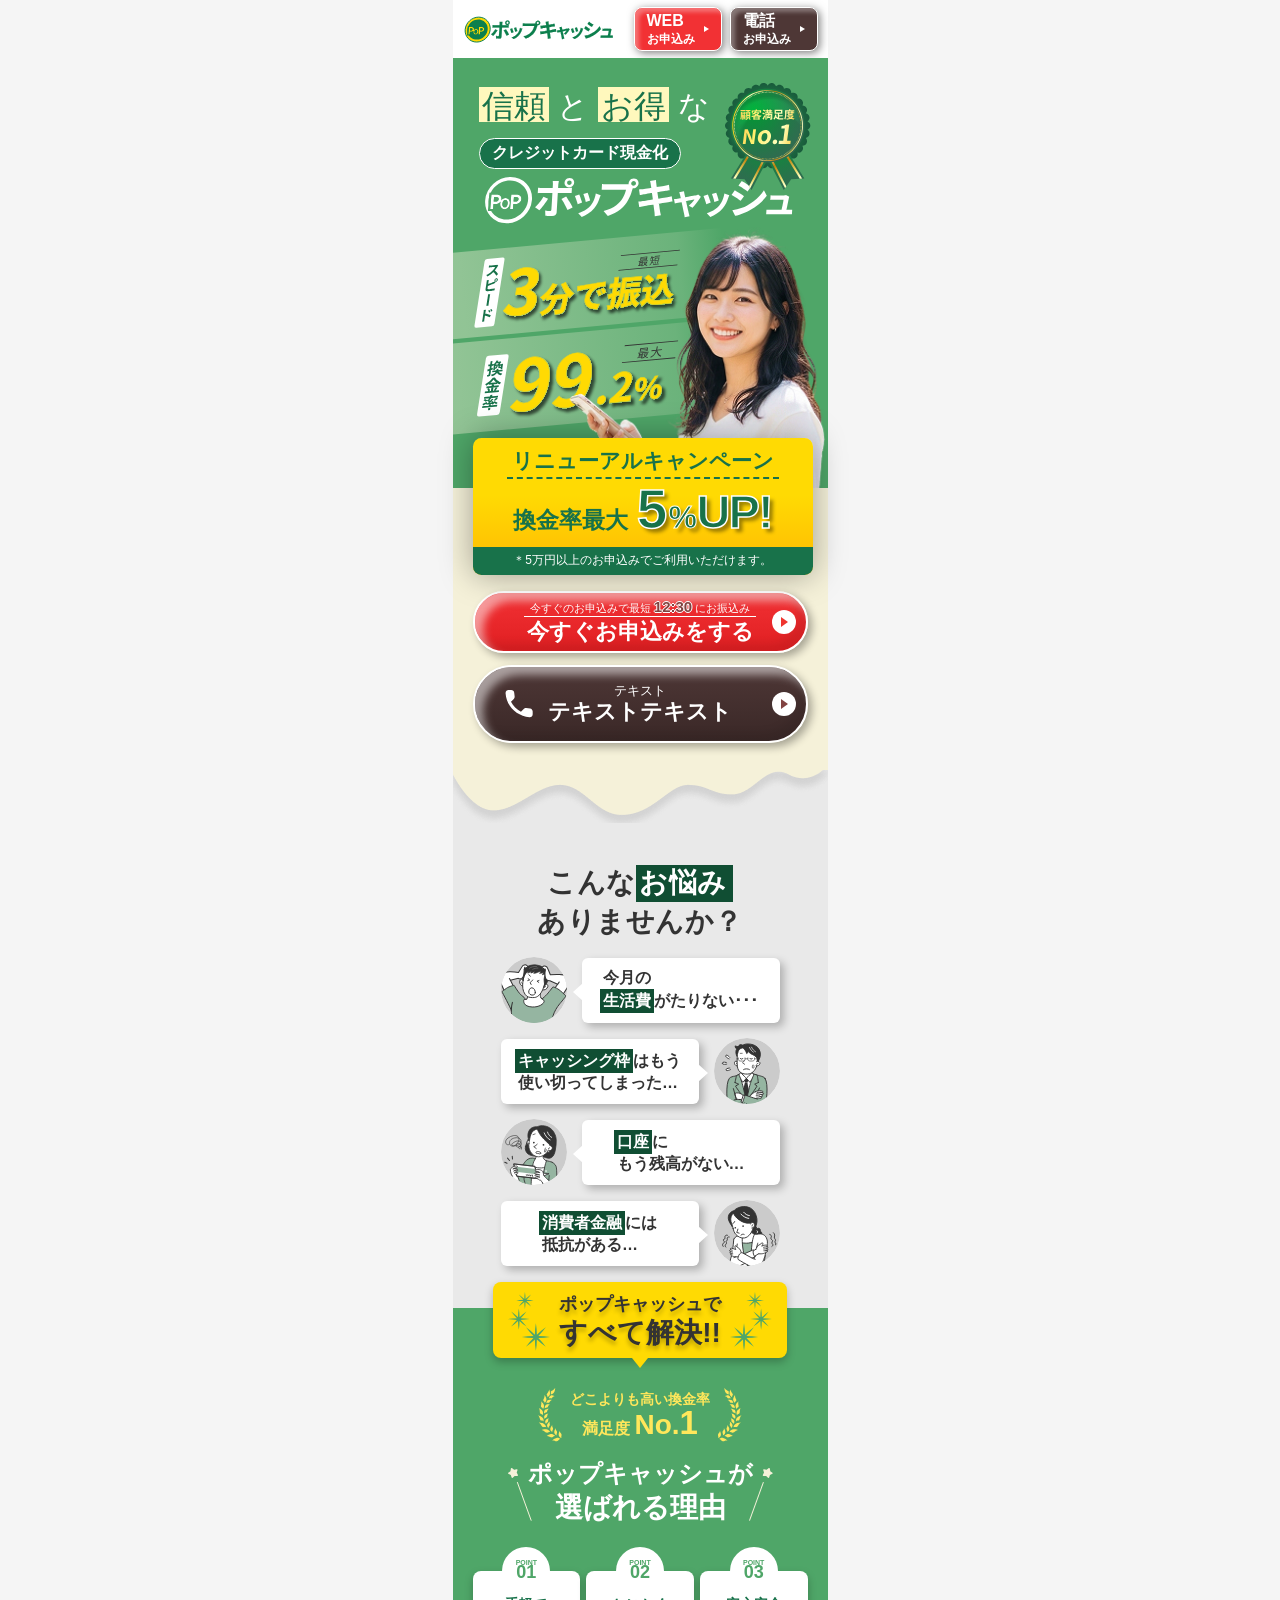
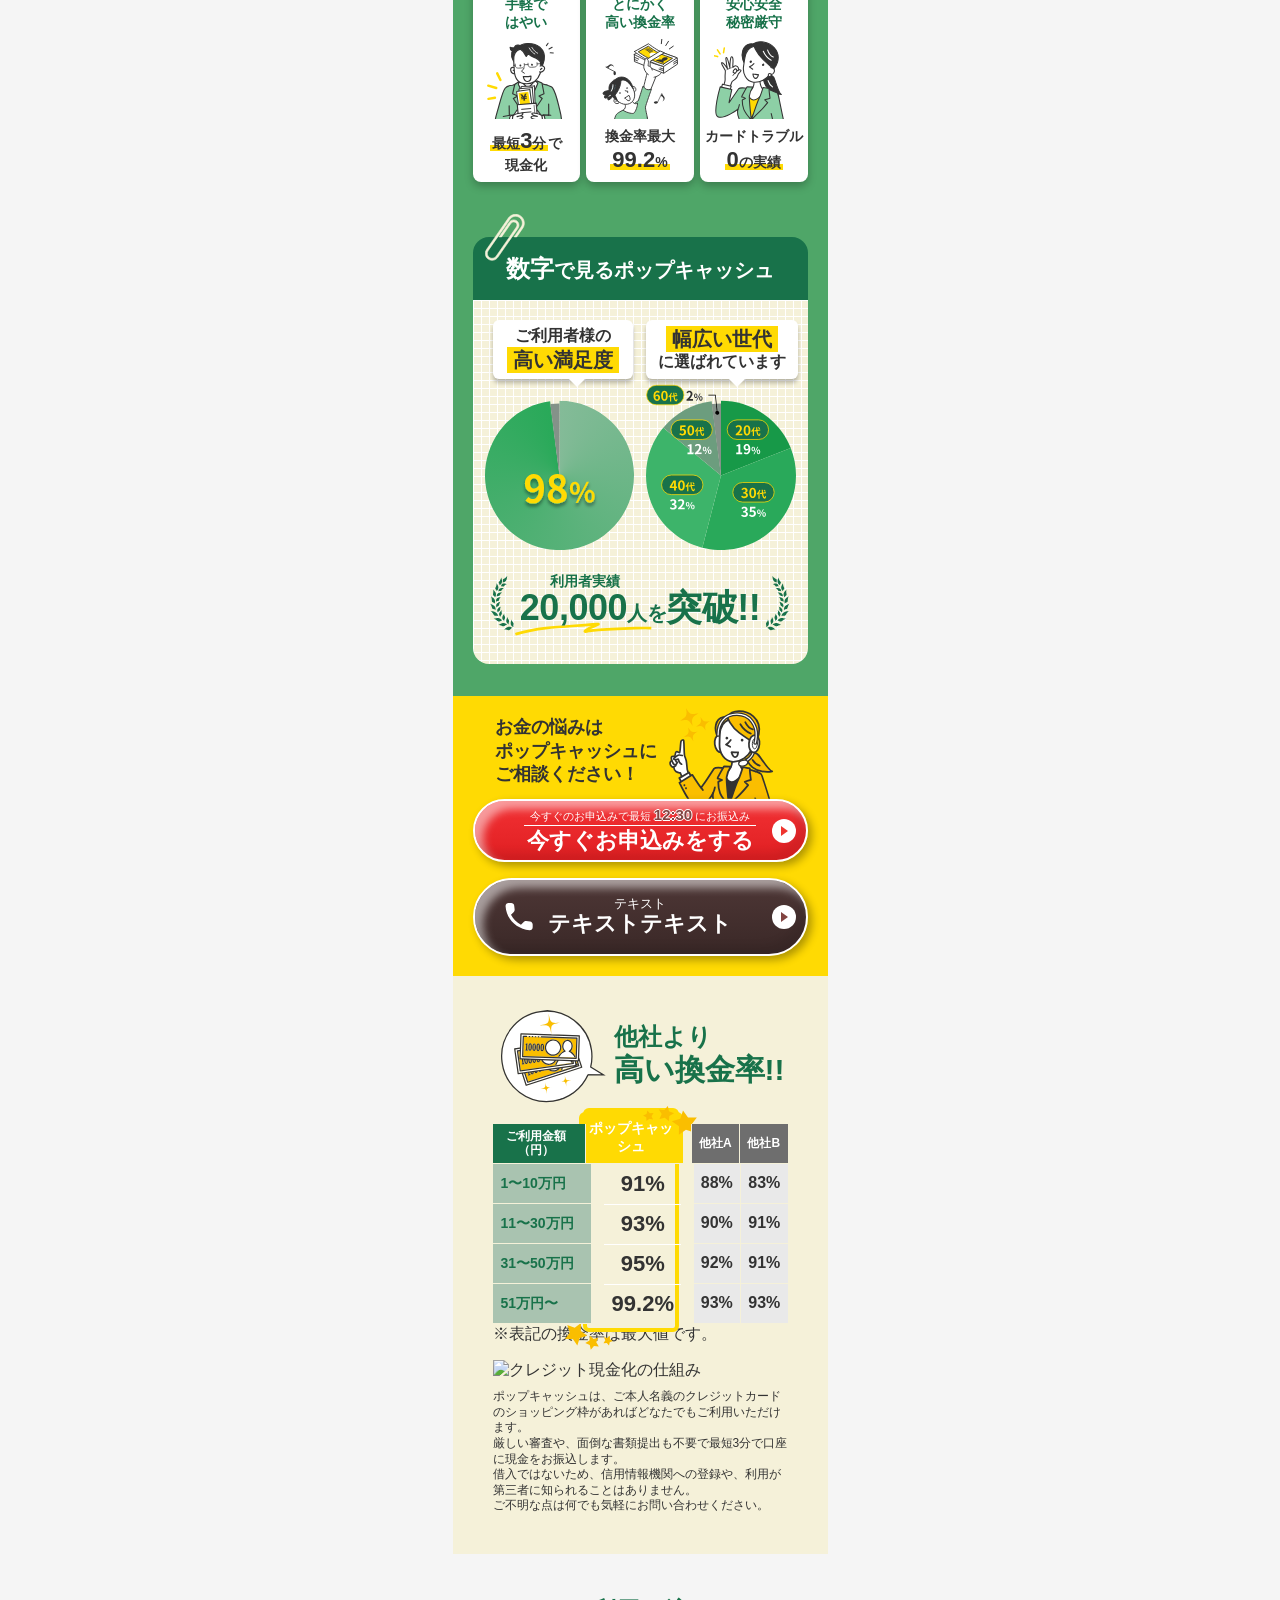
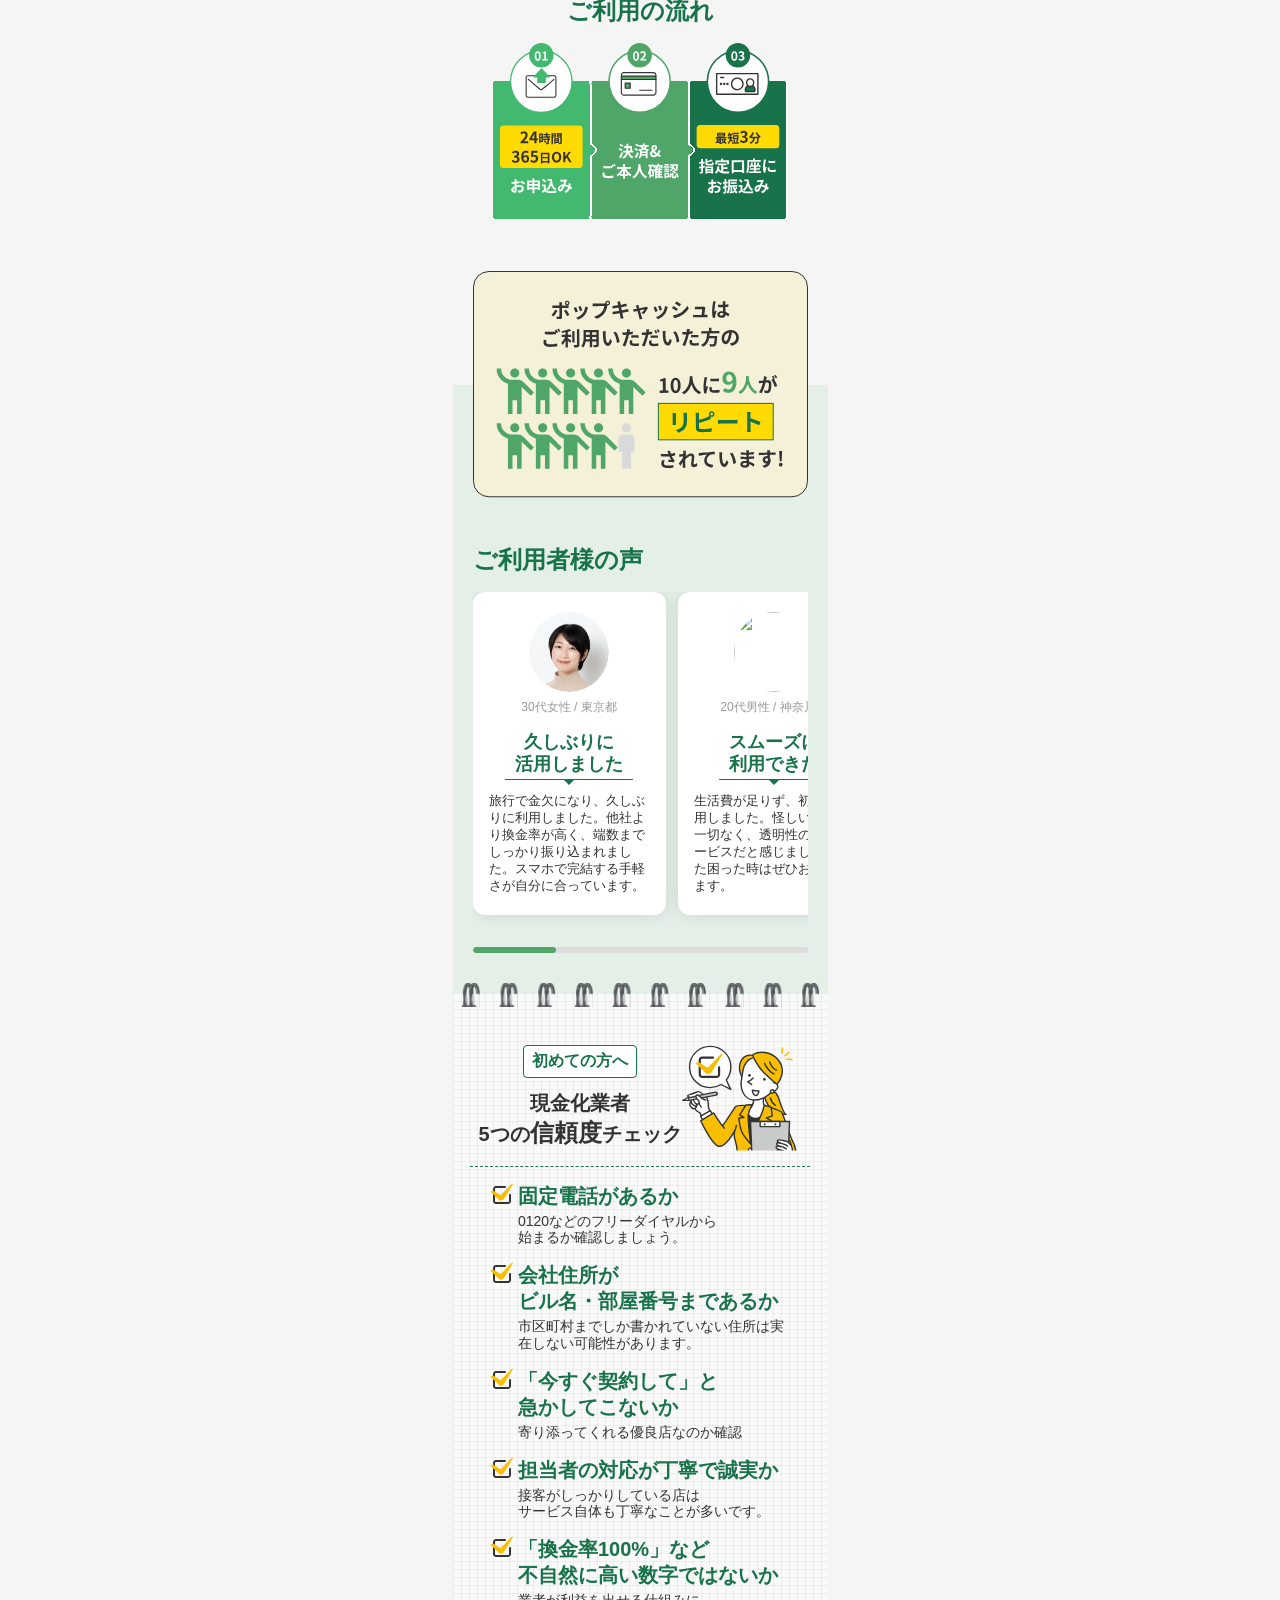
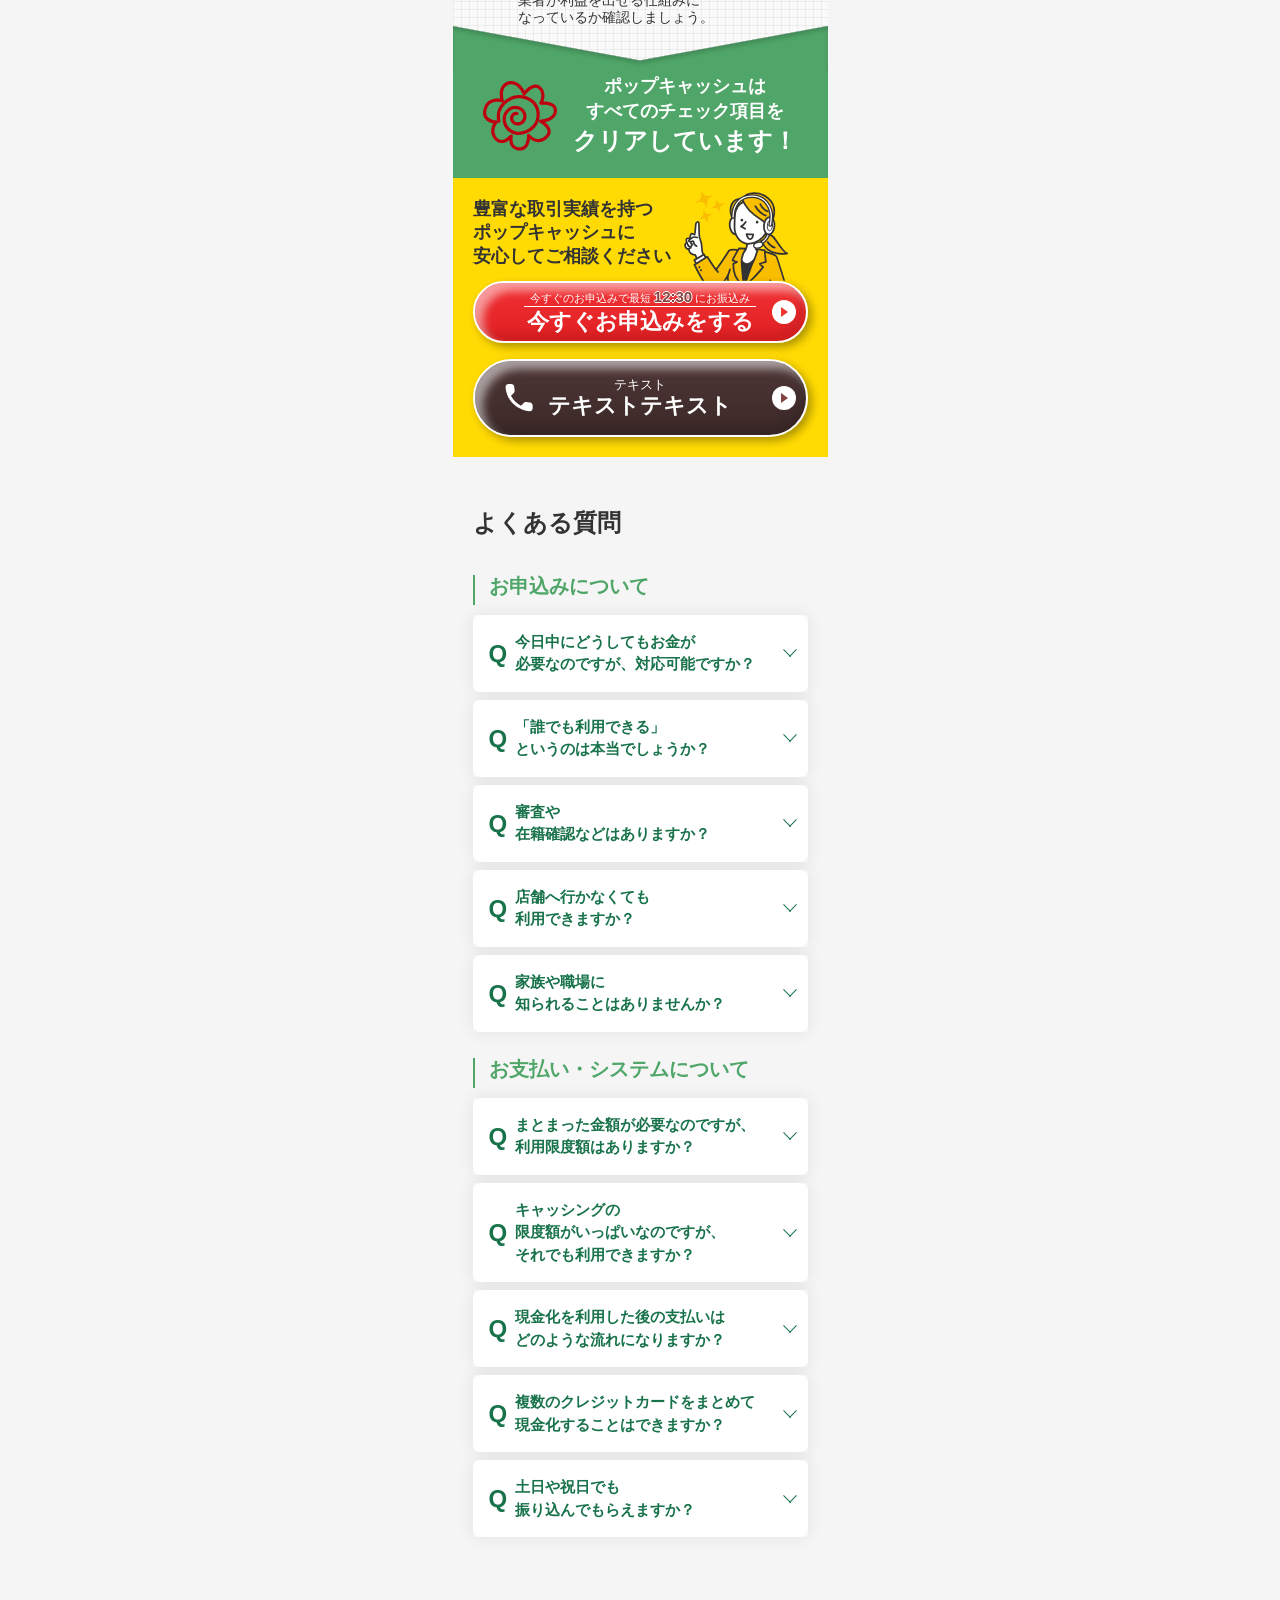
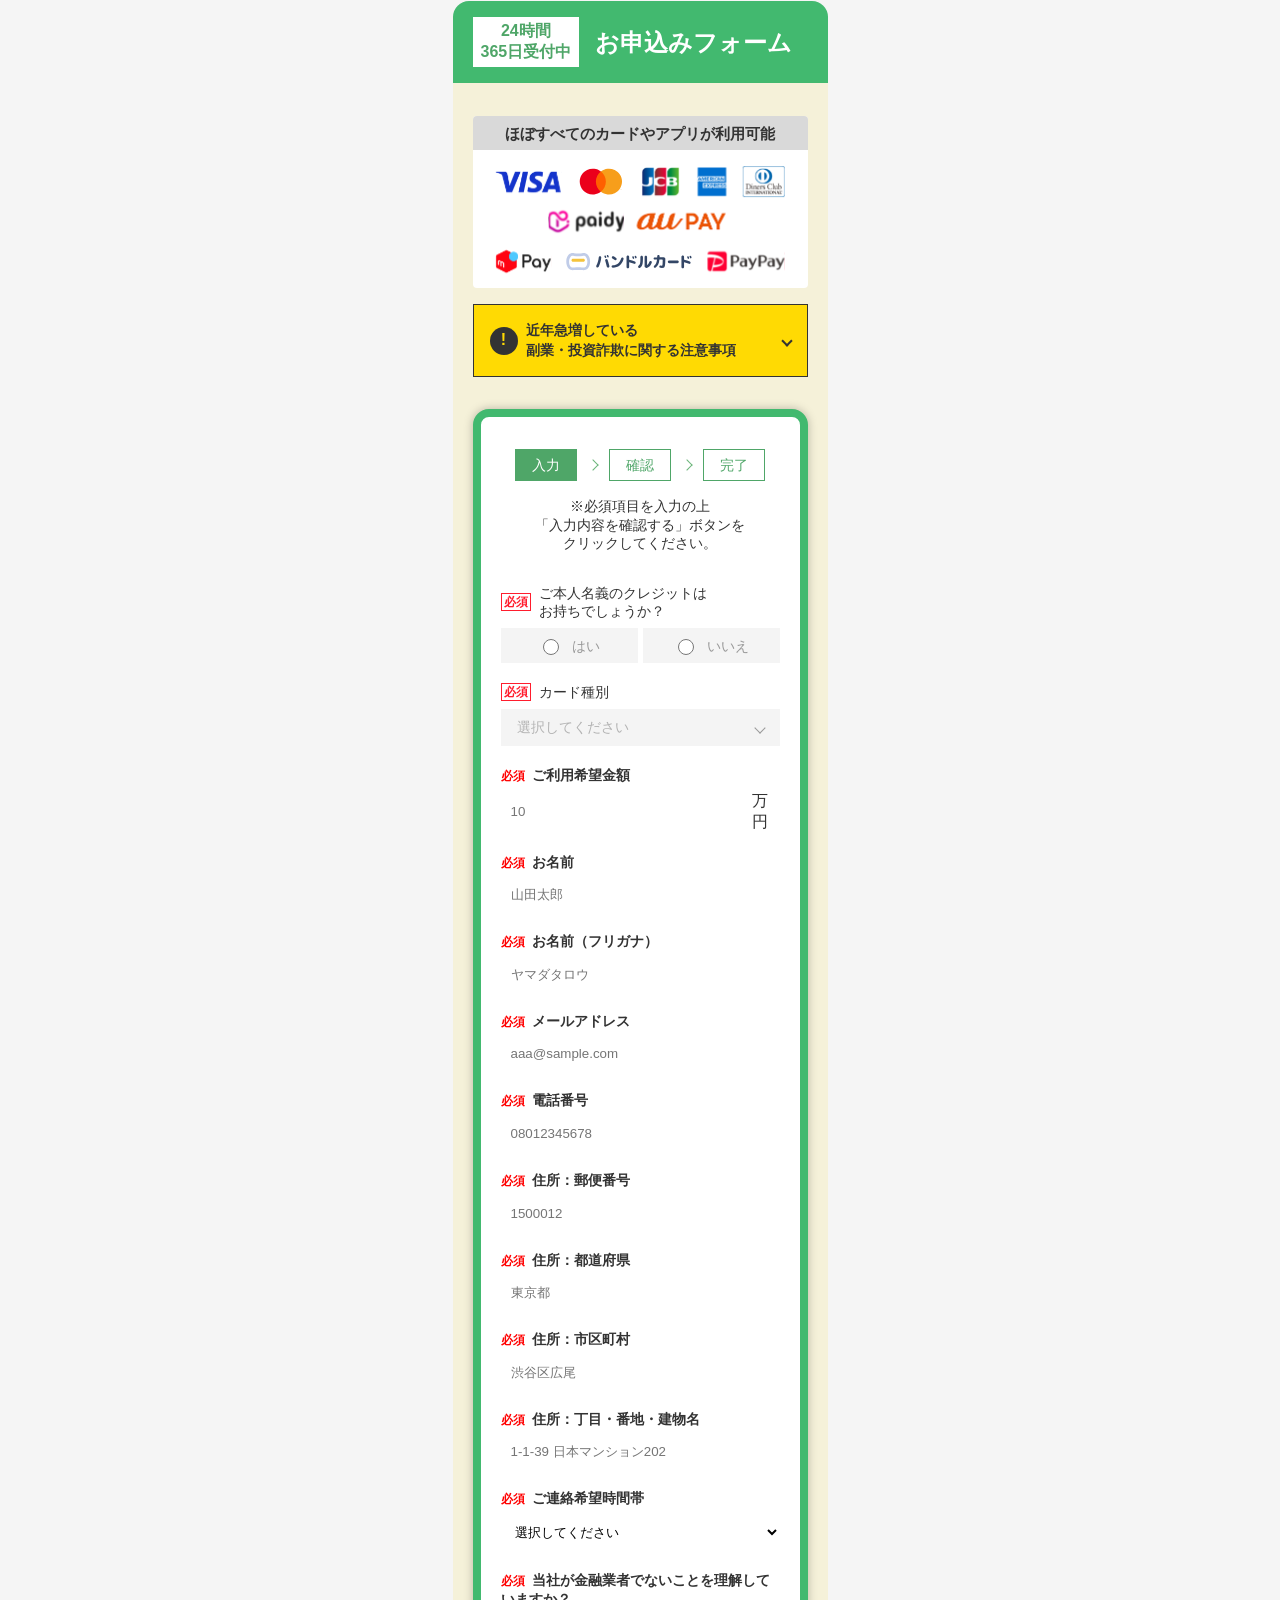
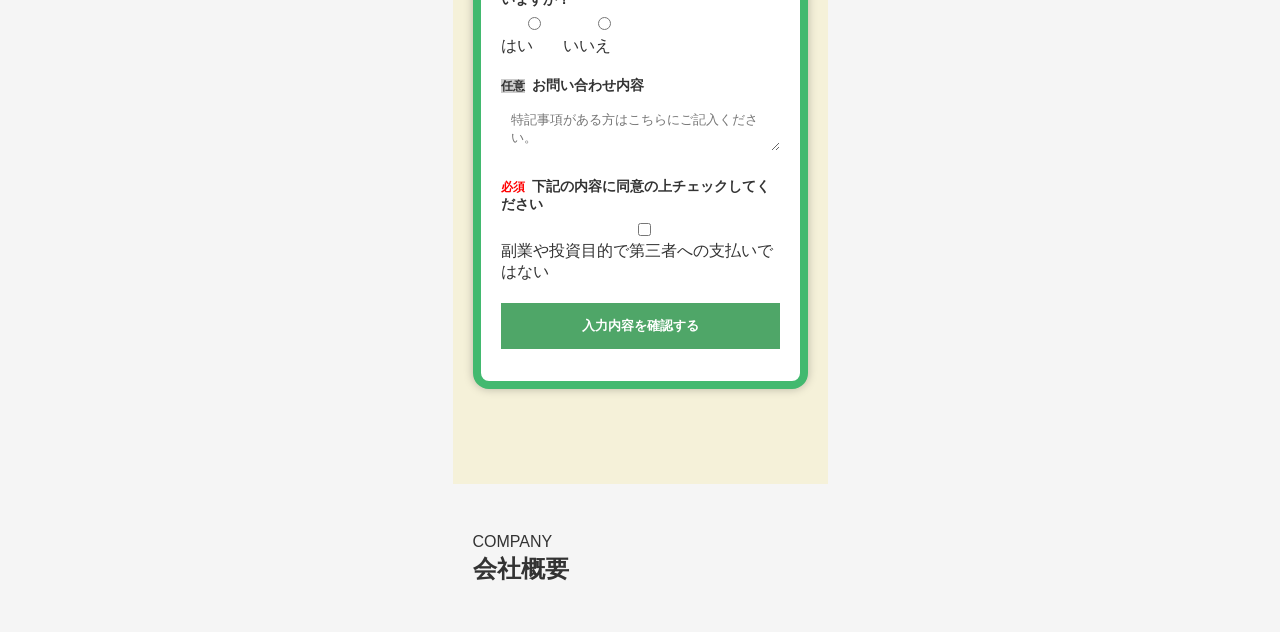
==== commit cd531bed: "form,selectの挙動途中" ====
--- a/index.html
+++ b/index.html
@@ -886,12 +886,250 @@
     </section>
 
     <!-- フォーム -->
-    <section class="section form" id="form">
-      <div class="container">
-        <p class="section-sub">FORM</p>
+    <section class="form" id="form">
+      <div class="form__heading">
+        <p class="form__badge">24時間<br>365日受付中</p>
         <h2 class="section-title">お申込みフォーム</h2>
-        <form class="form__inner"></form>
-      </div>
+      </div>
+      <div class="form_payment">
+        <p class="form_paymentTitle">
+          ほぼすべてのカードやアプリが利用可能
+        </p>
+        <div class="form_paymentList">
+          <img src="img/form-payment.svg" alt="">
+        </div>
+      </div>
+      <div class="form_caution">
+        <div class="form_cautionHeader">
+          <div class="form_cautionIcon">!</div>
+          <p class="form_cautionText">
+            近年急増している<br>
+            副業・投資詐欺に関する注意事項
+          </p>
+          <div class="form_cautionArrow"></div>
+        </div>      
+        <!-- 詳細 -->
+        <div class="form_cautionBody">
+          <div class="form_cautionInner">
+            <p>
+              近年、副業・投資・SNS等を利用した詐欺行為に関連して、
+              当サイトの申込みフォームが悪用されるケースが増加しております。
+            </p>
+            <p>
+              特に以下のような事例が確認されています。
+            </p>
+            <ul>
+              <li>・X（旧Twitter）やInstagram、投資サイト、副業サイトなどから「資金調達のため」として当社の申込みを案内される</li>
+              <li>・身分証やクレジットカード情報を偽造して申込みを行う</li>
+            </ul>
+            <p>
+              このようなケースは詐欺に関与している可能性が高く、
+              当社は投資・副業関連の業者とは一切関係ございません。
+            </p>
+            <p>
+              また、悪質性の高い事案が発生した場合には、警察からの捜査協力依頼に対し全面的に協力いたします。
+            </p>
+            <p>
+              ご自身がトラブルに巻き込まれないためにも、不審な勧誘や不正行為への加担は絶対に行わないようお願いいたします。
+            </p>
+          </div>
+        </div>
+      </div>
+
+      <form class="form__inner">
+        <!-- ステップ -->
+        <div class="form__step">
+          <div class="form__stepItem is-active">入力</div>
+          <div class="form__stepArrow"></div>
+          <div class="form__stepItem">確認</div>
+          <div class="form__stepArrow"></div>
+          <div class="form__stepItem">完了</div>
+        </div>
+      
+        <p class="form__note">
+          ※必須項目を入力の上<br>
+          「入力内容を確認する」ボタンを<br>
+          クリックしてください。
+        </p>
+      
+        <!-- ラジオ -->
+        <div class="formItem">
+          <div class="formItem__head">
+            <span class="requiredBox">必須</span>
+            <p class="formItem__text">ご本人名義のクレジットは<br>
+              お持ちでしょうか？</p>
+          </div>        
+          <div class="formItem__radio">
+            <label class="radioBox">
+              <input type="radio" name="card" value="yes">
+              <span>はい</span>
+            </label>        
+            <label class="radioBox">
+              <input type="radio" name="card" value="no">
+              <span>いいえ</span>
+            </label>
+          </div>
+        </div>
+      
+        <!-- セレクト -->
+        <div class="formItem">
+          <div class="formItem__head">
+            <span class="requiredBox">必須</span>
+            <p class="formItem__text">カード種別</p>
+          </div>        
+          <div class="formItem__selectBox js-select">
+            <div class="select__current">
+              選択してください
+            </div>
+          
+            <ul class="select__list">
+              <li data-value="">選択してください</li>
+              <li data-value="card">クレジットカード</li>
+              <li data-value="paidy1">Paidy（Apple専用枠）</li>
+              <li data-value="paidy2">Paidy（後払い）</li>
+              <li data-value="bundle">バンドル</li>
+              <li data-value="au">au PAY</li>
+              <li data-value="mercari">メルカード</li>
+            </ul>          
+            <!-- 実際の送信用 -->
+            <input type="hidden" name="cardType">
+          </div>
+        </div>
+      
+        <!-- 金額 -->
+        <div class="formItem">
+          <label class="formItem__label">
+            <span class="required">必須</span>
+            ご利用希望金額
+          </label>
+          <div class="formItem__amount">
+            <input type="number" placeholder="10">
+            <span>万円</span>
+          </div>
+        </div>
+      
+        <!-- 名前 -->
+        <div class="formItem">
+          <label class="formItem__label">
+            <span class="required">必須</span>
+            お名前
+          </label>
+          <input type="text" placeholder="山田太郎">
+        </div>
+      
+        <!-- フリガナ -->
+        <div class="formItem">
+          <label class="formItem__label">
+            <span class="required">必須</span>
+            お名前（フリガナ）
+          </label>
+          <input type="text" placeholder="ヤマダタロウ">
+        </div>
+      
+        <!-- メール -->
+        <div class="formItem">
+          <label class="formItem__label">
+            <span class="required">必須</span>
+            メールアドレス
+          </label>
+          <input type="email" placeholder="aaa@sample.com">
+        </div>
+      
+        <!-- 電話 -->
+        <div class="formItem">
+          <label class="formItem__label">
+            <span class="required">必須</span>
+            電話番号
+          </label>
+          <input type="tel" placeholder="08012345678">
+        </div>
+      
+        <!-- 郵便番号 -->
+        <div class="formItem">
+          <label class="formItem__label">
+            <span class="required">必須</span>
+            住所：郵便番号
+          </label>
+          <input type="text" placeholder="1500012">
+        </div>
+      
+        <!-- 都道府県 -->
+        <div class="formItem">
+          <label class="formItem__label">
+            <span class="required">必須</span>
+            住所：都道府県
+          </label>
+          <input type="text" placeholder="東京都">
+        </div>
+      
+        <!-- 市区町村 -->
+        <div class="formItem">
+          <label class="formItem__label">
+            <span class="required">必須</span>
+            住所：市区町村
+          </label>
+          <input type="text" placeholder="渋谷区広尾">
+        </div>
+      
+        <!-- 詳細 -->
+        <div class="formItem">
+          <label class="formItem__label">
+            <span class="required">必須</span>
+            住所：丁目・番地・建物名
+          </label>
+          <input type="text" placeholder="1-1-39 日本マンション202">
+        </div>
+      
+        <!-- 時間帯 -->
+        <div class="formItem">
+          <label class="formItem__label">
+            <span class="required">必須</span>
+            ご連絡希望時間帯
+          </label>
+          <select class="formItem__select">
+            <option>選択してください</option>
+          </select>
+        </div>
+      
+        <!-- 金融業者理解 -->
+        <div class="formItem">
+          <label class="formItem__label">
+            <span class="required">必須</span>
+            当社が金融業者でないことを理解していますか？
+          </label>
+          <div class="formItem__radio">
+            <label><input type="radio"> はい</label>
+            <label><input type="radio"> いいえ</label>
+          </div>
+        </div>
+      
+        <!-- 任意 -->
+        <div class="formItem">
+          <label class="formItem__label">
+            <span class="optional">任意</span>
+            お問い合わせ内容
+          </label>
+          <textarea placeholder="特記事項がある方はこちらにご記入ください。"></textarea>
+        </div>
+      
+        <!-- 同意 -->
+        <div class="formItem">
+          <label class="formItem__label">
+            <span class="required">必須</span>
+            下記の内容に同意の上チェックしてください
+          </label>
+          <label class="formItem__check">
+            <input type="checkbox">
+            副業や投資目的で第三者への支払いではない
+          </label>
+        </div>
+      
+        <!-- ボタン -->
+        <div class="form__submit">
+          <button type="submit">入力内容を確認する</button>
+        </div>
+      
+      </form>
     </section>
 
     <!-- 会社概要 -->
--- a/css/style.css
+++ b/css/style.css
@@ -32,7 +32,7 @@
 body {
   font-family: "Noto Sans JP", sans-serif;
   color: #333;
-  line-height: 1.6;
+  line-height: 1.3;
   background: #f5f5f5;
 }
 
@@ -1721,7 +1721,7 @@
 ========================= */
 
 .faq {
-  padding: 48px 20px;
+  padding: 48px 20px 60px;
   width: 100%;
   max-width: 375px;
   margin: 0 auto;
@@ -1868,3 +1868,406 @@
 .faq-item.is-open .faq-q__arrow {
   transform: rotate(180deg);
 }
+
+
+/* =========================
+   form
+========================= */
+.form {
+  background: #F5F1D9;
+  max-width: 375px;
+  margin: 0 auto;
+  padding: 95px 20px;
+  position: relative;
+}
+
+.form__heading {
+  position: absolute;
+  top: -20px;   /* ← 上に引き上げ */
+  left: 0;
+  width: 100%;
+  display: flex;
+  align-items: center;
+  gap: 16px;
+  background: #42B96F;
+  padding: 16px 20px;
+  border-radius: 16px 16px 0 0;
+}
+
+.form__badge {
+  background: #fff;
+  color: #4FA668;
+  font-weight: 700;
+  font-size: 16px;
+  line-height: 1.3;
+  padding: 4px 8px;
+  text-align: center;
+}
+
+.form .section-title {
+  margin: 0;
+  font-size: 24px;
+  line-height: 1.3;
+  color: #fff;
+}
+
+/* payment */
+.form_payment {
+  background: #fff;
+  border-radius: 4px;
+  margin-bottom: 16px;
+}
+
+.form_paymentTitle {
+  background: #D9D9D9;
+  text-align: center;
+  font-weight: 700;
+  font-size: 15px;
+  padding: 8px 16px 6px;
+  border-radius: 4px 4px 0 0;
+}
+
+.form_paymentList{
+  padding: 15px 0 10px;
+}
+.form_paymentList img {
+  width: 100%;
+  height: auto;
+}
+
+/* caution */
+.form_caution {
+  border: 1px solid #333;
+  background: #FFDA03;
+  margin-bottom: 32px;
+}
+
+/* ヘッダー */
+.form_cautionHeader {
+  display: flex;
+  align-items: center;
+  gap: 8px;
+  padding: 16px;
+  position: relative;
+}
+
+/* ! アイコン */
+.form_cautionIcon {
+  width: 28px;
+  height: 28px;
+  border-radius: 50%;
+  background: #333;
+  color: #FFDA03;
+  display: flex;
+  align-items: center;
+  justify-content: center;
+  font-weight: 700;
+}
+
+/* テキスト */
+.form_cautionText {
+  font-weight: 700;
+  font-size: 14px;
+  line-height: 1.4;
+}
+
+/* 矢印 */
+.form_cautionArrow {
+  margin-left: auto;
+  width: 8px;
+  height: 8px;
+  border-right: 2px solid #333;
+  border-bottom: 2px solid #333;
+  transform: rotate(45deg);
+}
+
+/* ボディ（閉じた状態） */
+.form_cautionBody {
+  max-height: 0;
+  overflow: hidden;
+  transition: all 0.3s ease;
+}
+
+/* 開いた状態 */
+.form_caution.is-open .form_cautionBody {
+  max-height: 1000px; /* 適当に大きく */
+}
+
+/* 中身 */
+.form_cautionInner {
+  padding: 6px 12px;
+  font-size: 12px;
+  line-height: 1.5;
+}
+
+.form_cautionInner p {
+  margin-bottom: 16px;
+}
+
+.form_cautionInner ul {
+  margin-bottom: 16px;
+}
+
+/* 矢印回転 */
+.form_caution.is-open .form_cautionArrow {
+  transform: rotate(225deg);
+}
+
+
+/* formカード */
+.form__inner {
+  background: #fff;
+  border: 8px solid #42B96F;
+  border-radius: 16px;
+  padding: 32px 20px;
+  overflow: hidden;
+  box-shadow: 0 0 10px rgba(0,0,0,0.25);
+}
+
+.form__step {
+  display: flex;
+  justify-content: center;
+  align-items: center;
+  gap: 16px;
+  margin-bottom: 16px;  
+}
+
+.form__stepItem {
+  padding: 8px 16px;
+  border: 1px solid #4FA668;
+  font-size: 14px;
+  line-height: 1;
+  color: #4FA668;
+  border: 1px solid #4FA668;
+}
+
+.form__stepItem.is-active {
+  background: #4FA668;
+  color: #fff;
+}
+
+.form__stepArrow {
+  width: 0;
+  height: 0;
+  position: relative;
+}
+
+.form__stepArrow::before {
+  content: "";
+  position: absolute;
+  top: 50%;
+  left: 50%;
+  width: 8px;
+  height: 8px;
+  border-top: 1.4px solid #6bb57a;
+  border-right: 1.4px solid #6bb57a;
+  transform: translate(-50%, -50%) rotate(45deg);
+}
+
+.form__note {
+  font-size: 14px;
+  text-align: center;
+  margin-bottom: 32px;
+  line-height: 1.3;
+}
+
+.formItem {
+  margin-bottom: 20px;
+}
+
+.formItem__label {
+  font-size: 14px;
+  font-weight: 700;
+  margin-bottom: 6px;
+  display: block;
+}
+
+.requiredBox {
+  display: inline-block;
+  border: 1.4px solid #FF1D2D;
+  color: #FF1D2D;
+  font-size: 12px;
+  font-weight: 700;
+  line-height: 1;
+  padding: 2px;   /* ← これ追加が最重要 */
+  white-space: nowrap; /* ← 改行防止 */
+}
+
+.formItem__head {
+  display: flex;
+  align-items: center;
+  gap: 8px;
+  margin-bottom: 8px;
+}
+
+.formItem__text {
+  font-size: 14px;
+}
+
+.required {
+  color: red;
+  font-size: 12px;
+  margin-right: 4px;
+}
+
+.optional {
+  background: #ccc;
+  font-size: 12px;
+  margin-right: 4px;
+}
+
+input,
+select,
+textarea {
+  width: 100%;
+  padding: 10px;
+  border: none;
+  background: #fff;
+}
+
+.formItem__radio {
+  display: flex;
+  gap: 5px;
+}
+
+.radioBox {
+  flex: 1;
+  display: flex;
+  align-items: center;
+  justify-content: center;
+  gap: 10px;
+  background: #F4F4F4;
+  padding: 8px 16px;
+  font-size: 14px;
+  color: #999;
+  cursor: pointer;
+  transition: all 0.2s;
+}
+
+.radioBox input {
+  width: 16px;
+  height: 16px;
+  accent-color: #999;
+}
+
+.radioBox:has(input:checked) input {
+  accent-color: #333;
+}
+
+.radioBox:hover {
+  background: #f0f0f0;
+}
+
+.radioBox input:checked + span {
+  color: #333;
+  font-weight: 700;
+}
+
+.radioBox input:checked {
+  accent-color: #4FA668;
+}
+
+.radioBox.is-error {
+  border: 1px solid red;
+  background: #FFF0F0;
+  color: red;
+}
+
+/* select */
+.formItem__selectBox {
+  position: relative;
+  width: 100%;
+  background: #F4F4F4;
+  padding: 8px 16px;
+  font-size: 14px;
+  line-height: 1.5;
+  color: #999;
+  cursor: pointer;
+  transition: all 0.2s;
+}
+
+/* デフォルト（未選択） */
+.select__current {
+  background: #F4F4F4;
+  display: flex;
+  align-items: center;
+  justify-content: space-between;
+  cursor: pointer;
+  color: #B3B3B3;
+}
+
+/* 選択後は黒 */
+.js-select.is-selected .select__current {
+  color: #333;
+}
+
+/* デフォルト矢印（下向き） */
+.select__current::after {
+  content: "";
+  display: inline-block;
+  width: 8px;
+  height: 8px;
+  border-right: 1.4px solid #999;
+  border-bottom: 1.4px solid #999;
+  transform: rotate(45deg);
+  margin-left: auto;
+  transition: transform 0.2s;
+}
+
+/* 開いてる時 → 上向き */
+.js-select.is-open .select__current::after {
+  transform: rotate(-135deg);
+}
+
+/* 選択済みでも上向き維持 */
+.js-select.is-selected .select__current::after {
+  transform: rotate(-135deg);
+}
+
+.select__list {
+  position: absolute;
+  top: 100%;
+  left: 0;
+  width: 100%;
+  padding: 4px;
+  background: #F4F4F4;
+  border: none;
+  border-top: none;
+  display: none;
+  z-index: 10;
+  margin-top: 8px;
+}
+
+.select__list li {
+  padding: 8px 12px;
+  cursor: pointer;
+  font-size: 14px;
+}
+
+.select__list li:hover {
+  background: #f5f5f5;
+}
+
+.select__list li.is-selected {
+  color: #333;
+}
+
+
+
+
+
+
+.formItem__amount {
+  display: flex;
+  align-items: center;
+  gap: 8px;
+}
+
+.form__submit button {
+  width: 100%;
+  padding: 14px;
+  background: #4FA668;
+  color: #fff;
+  border: none;
+  font-weight: 700;
+}
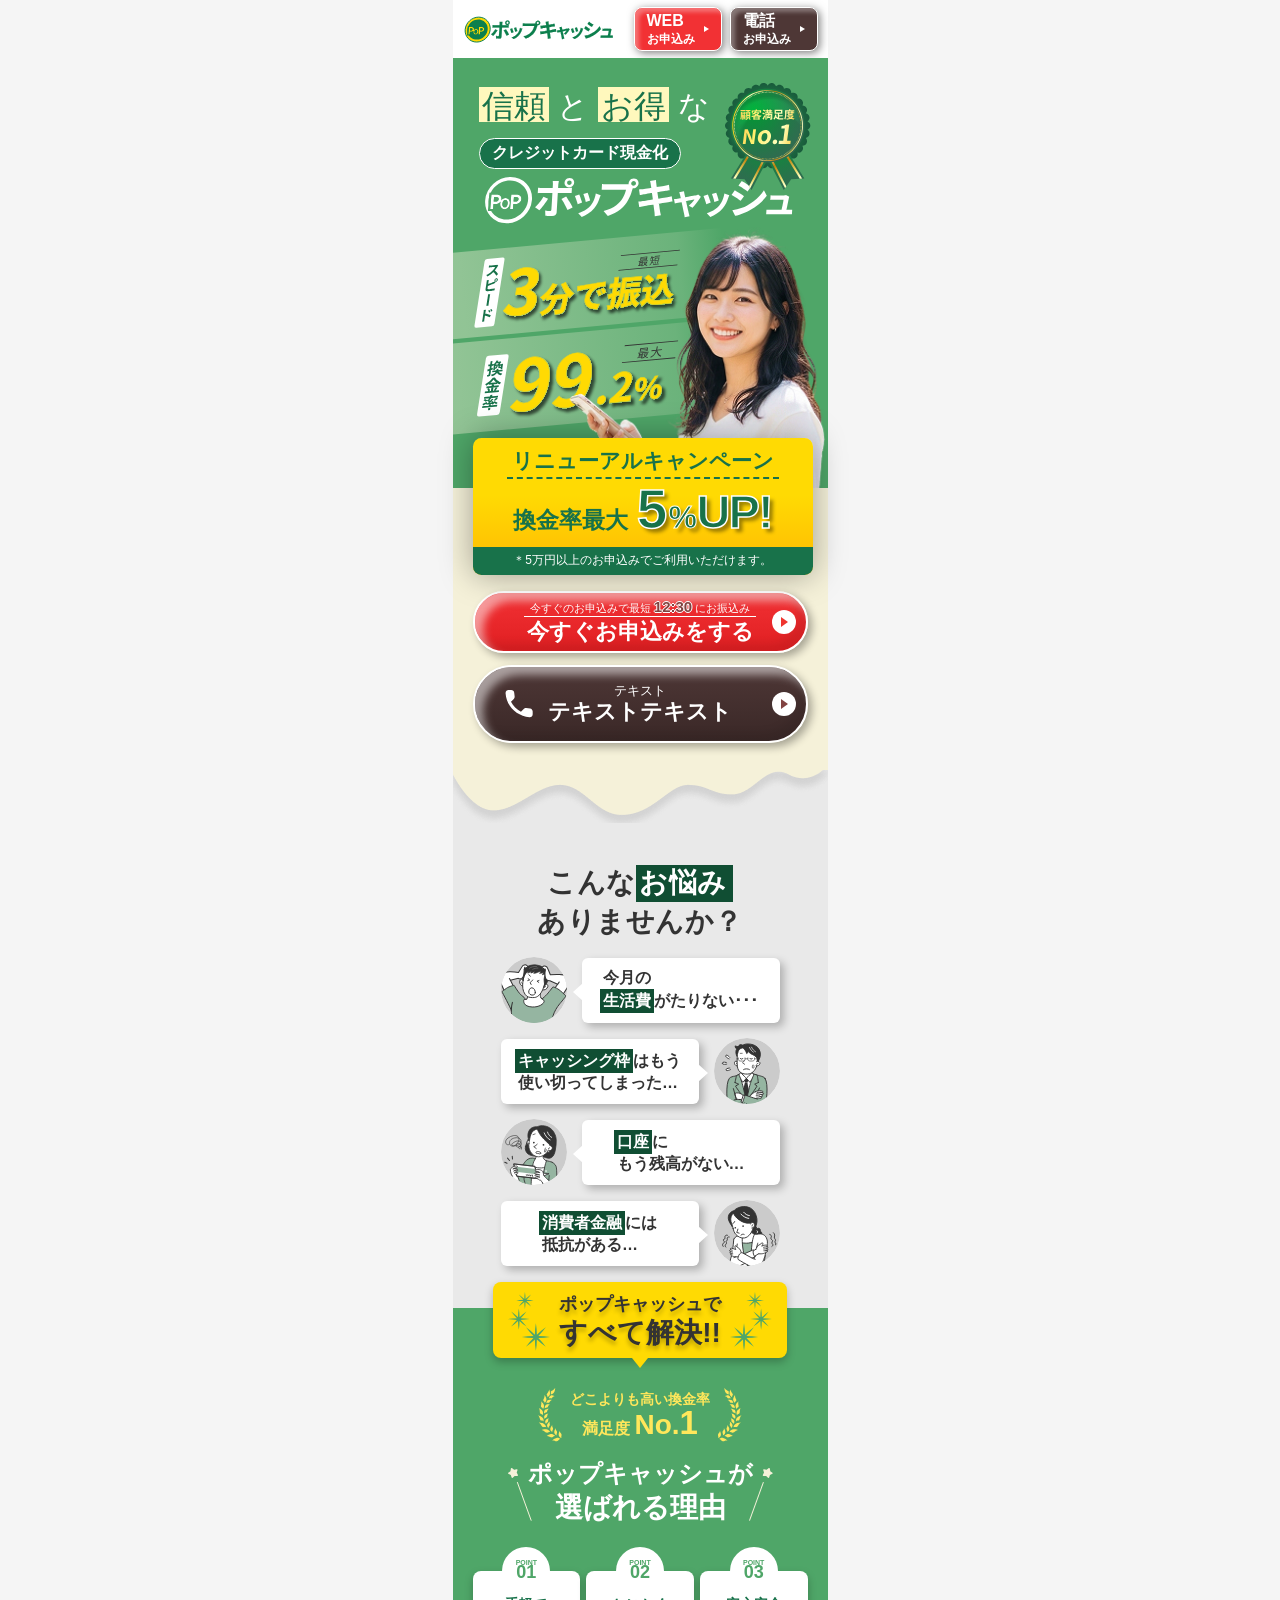
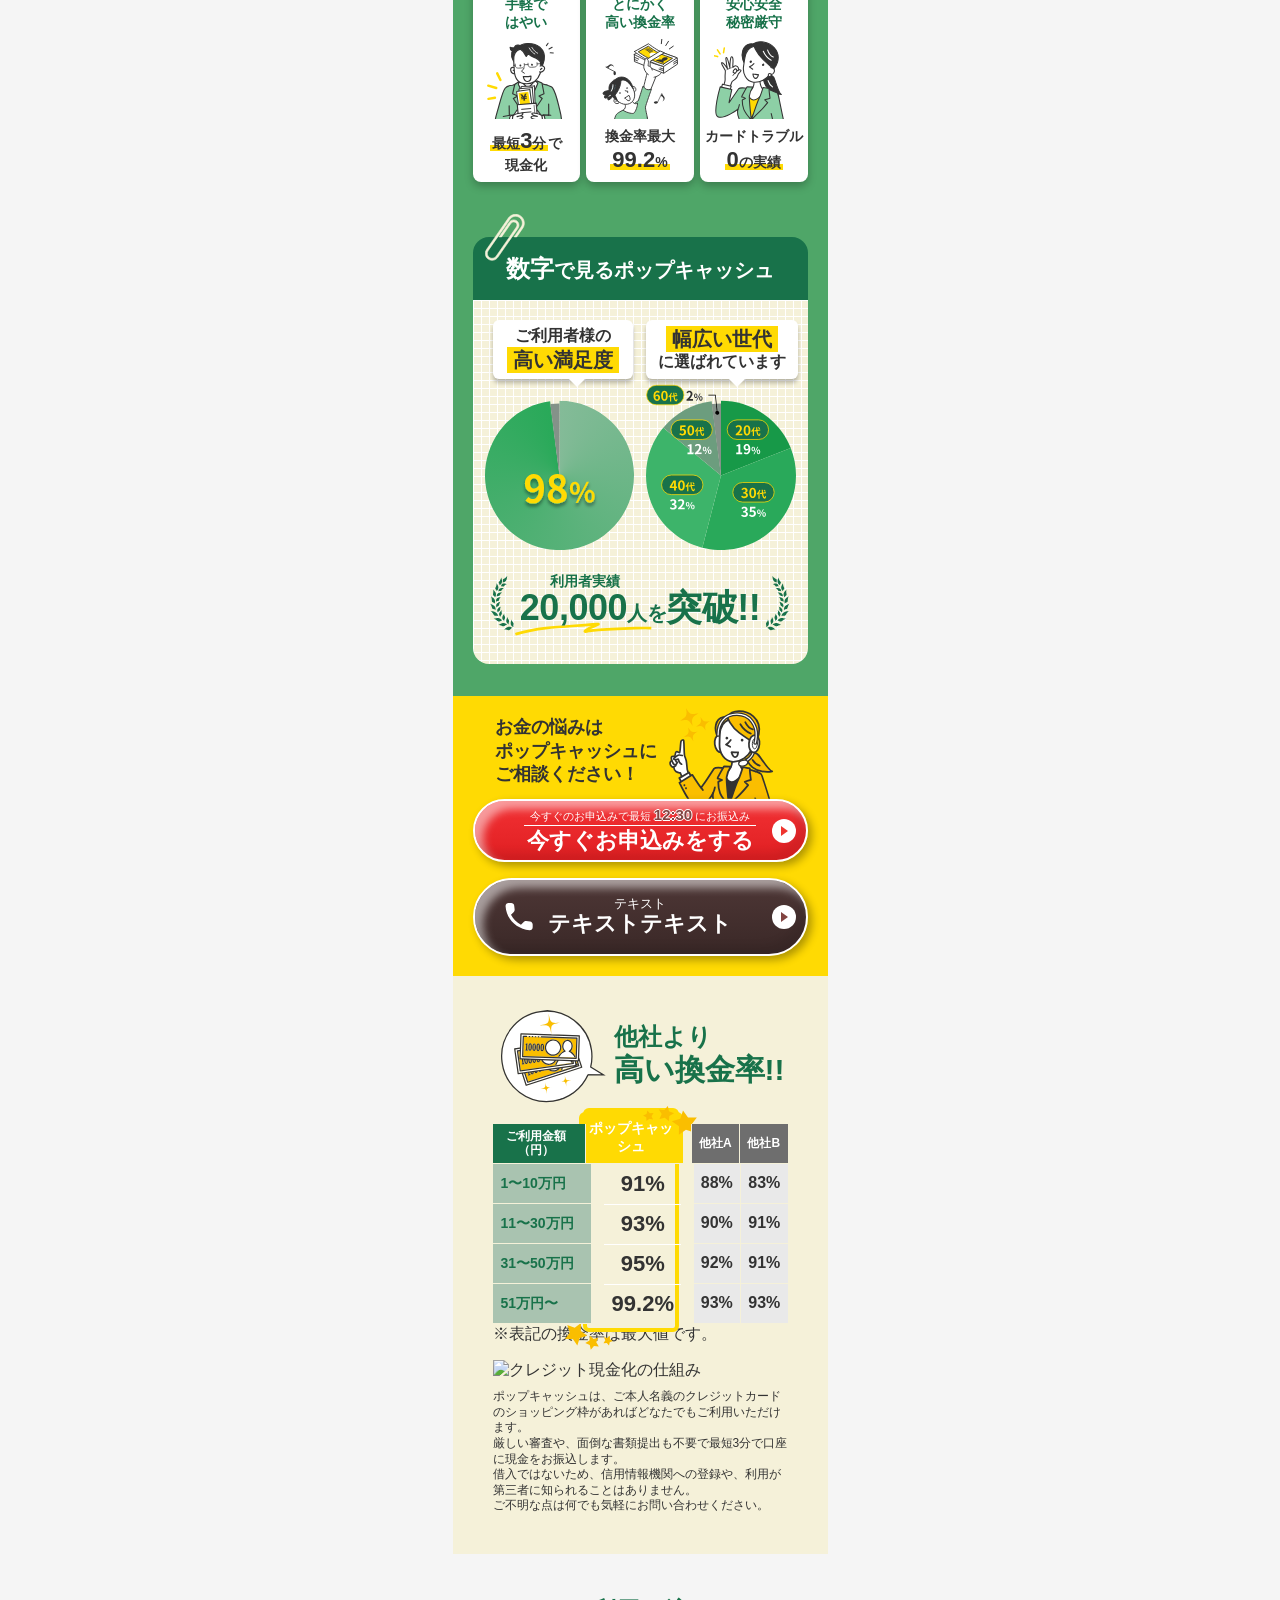
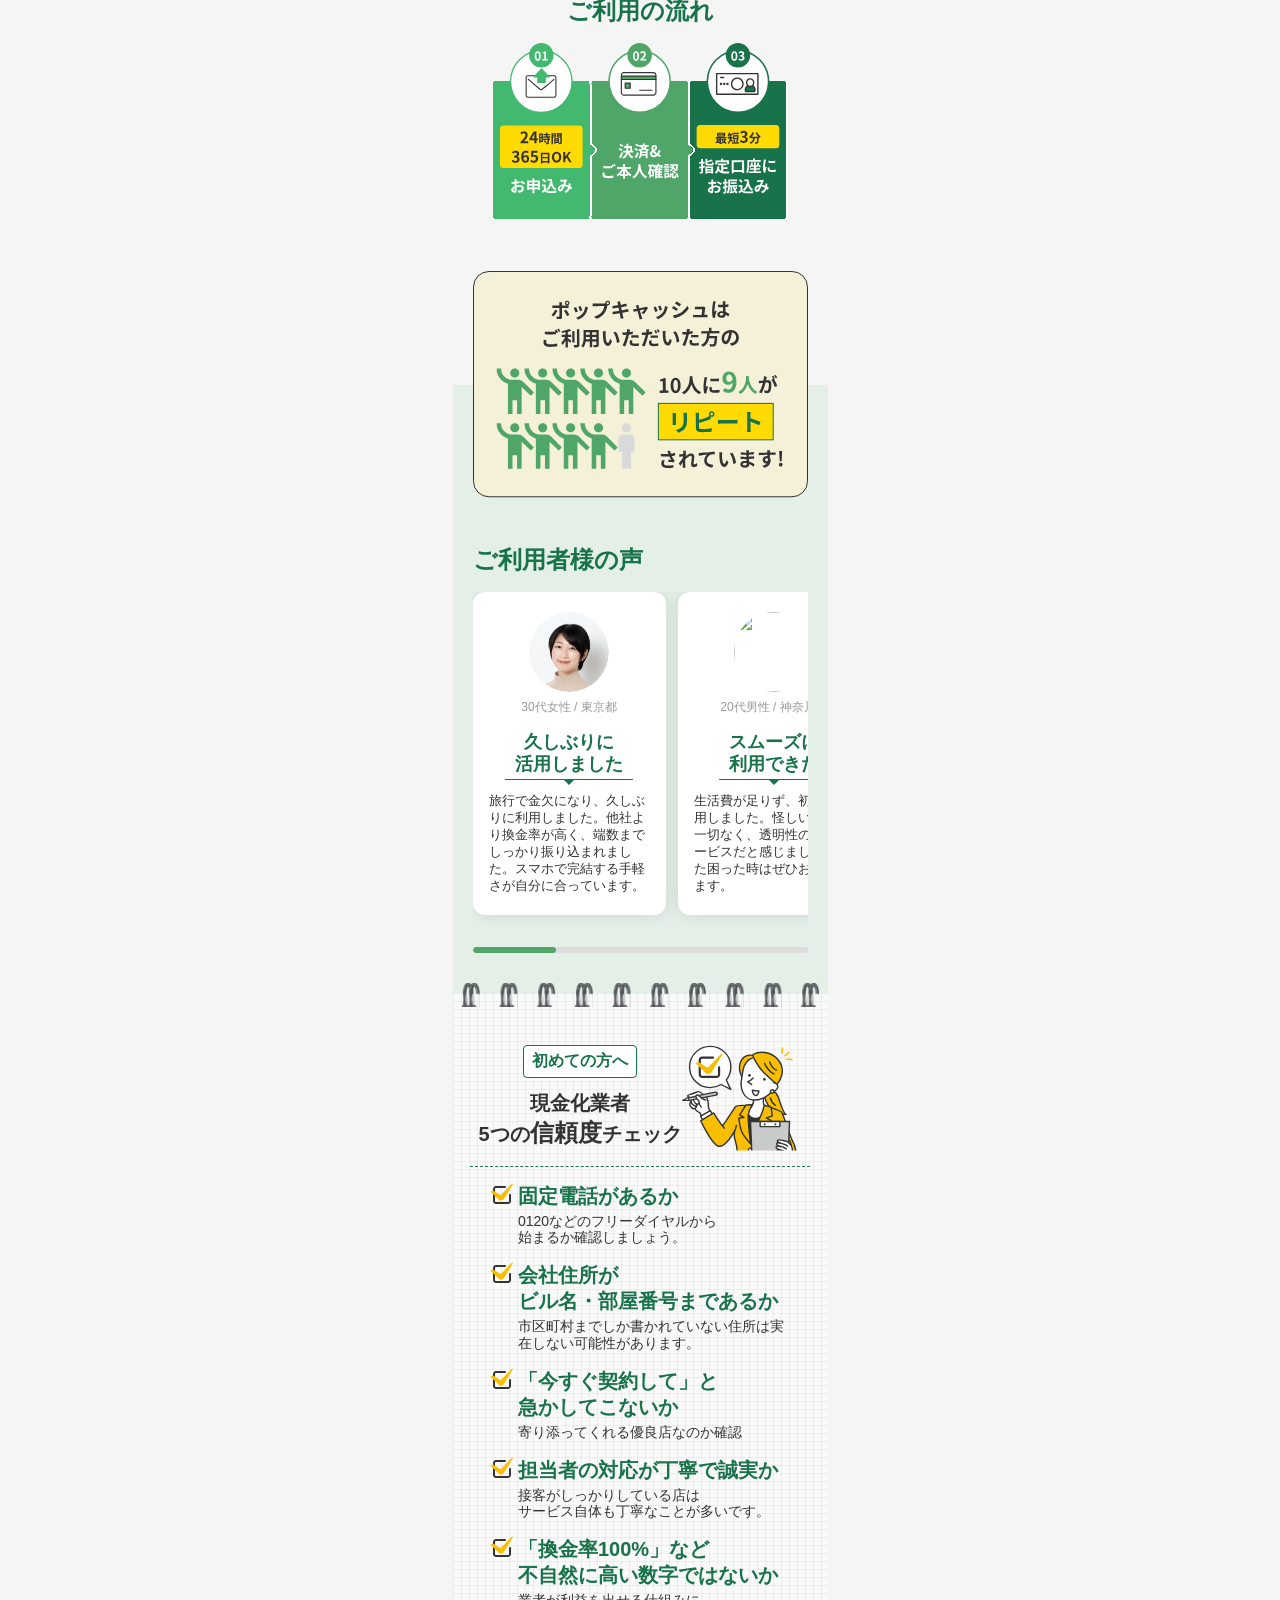
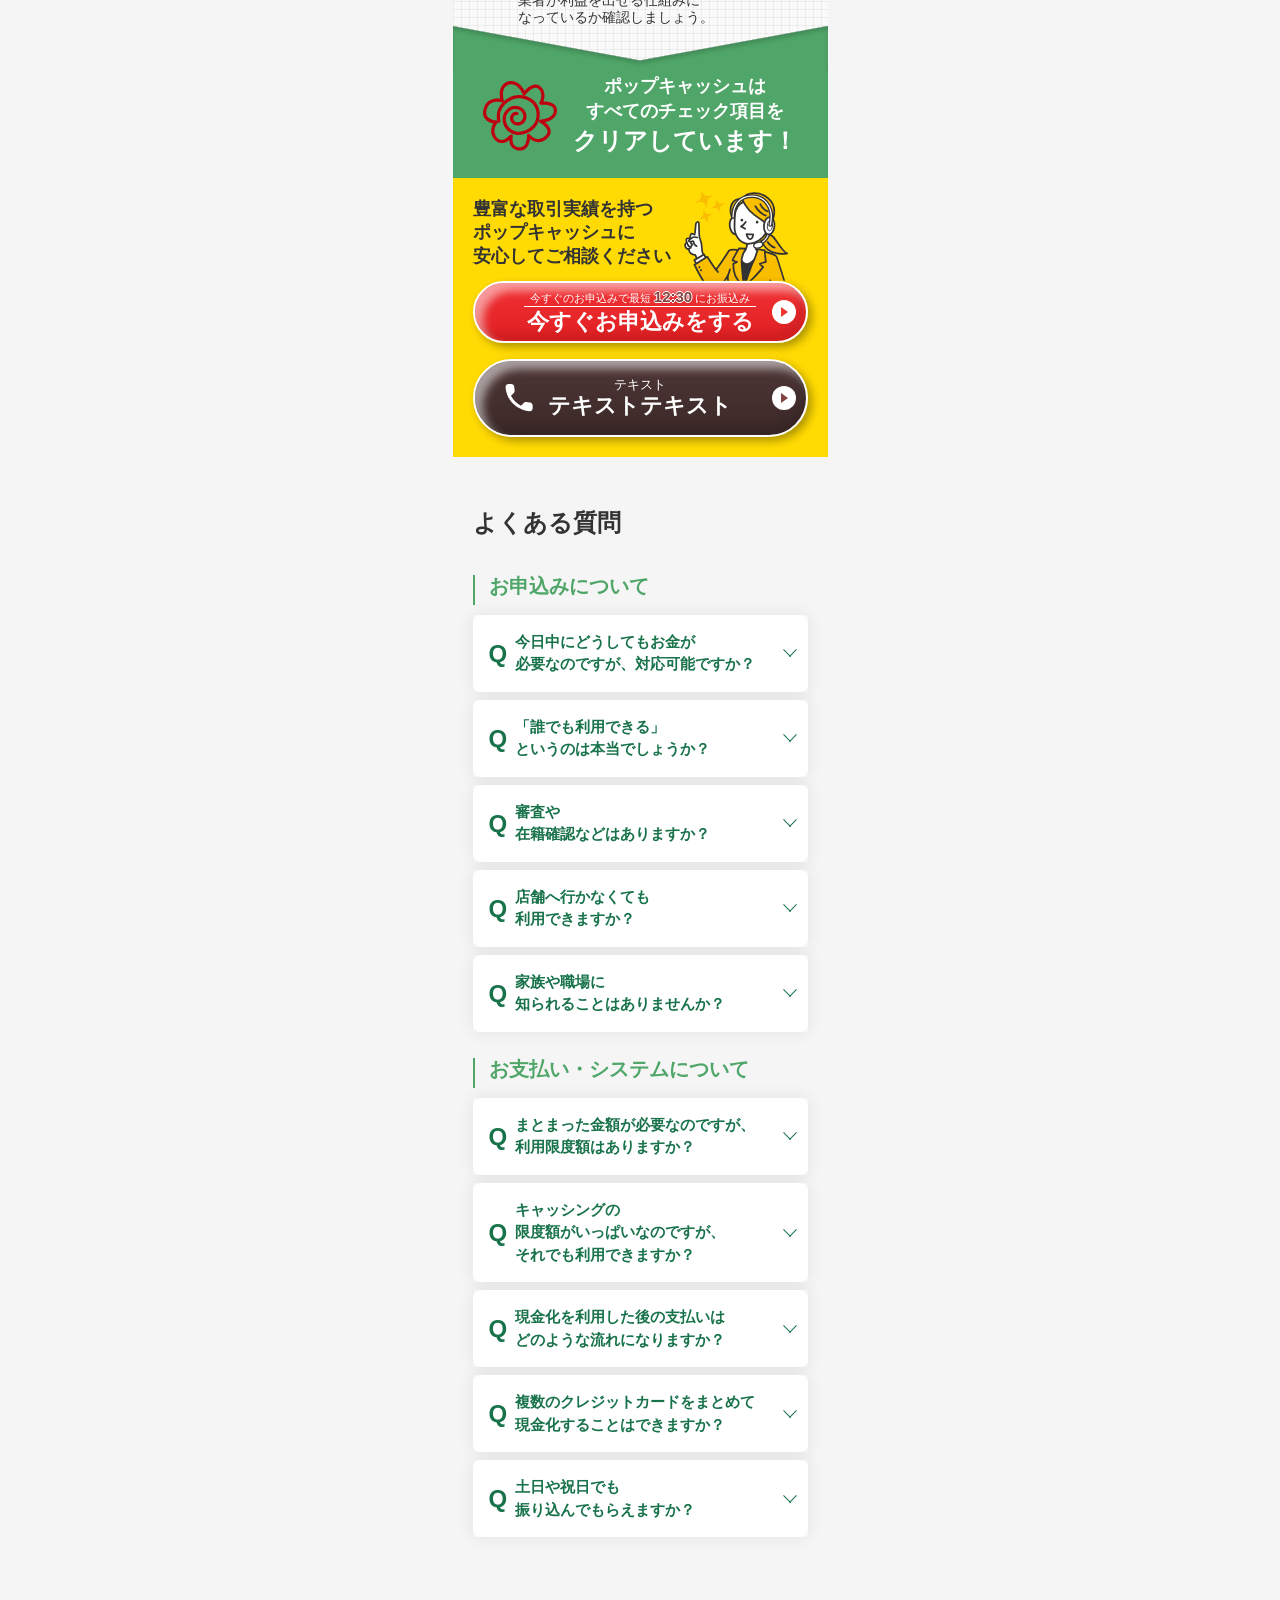
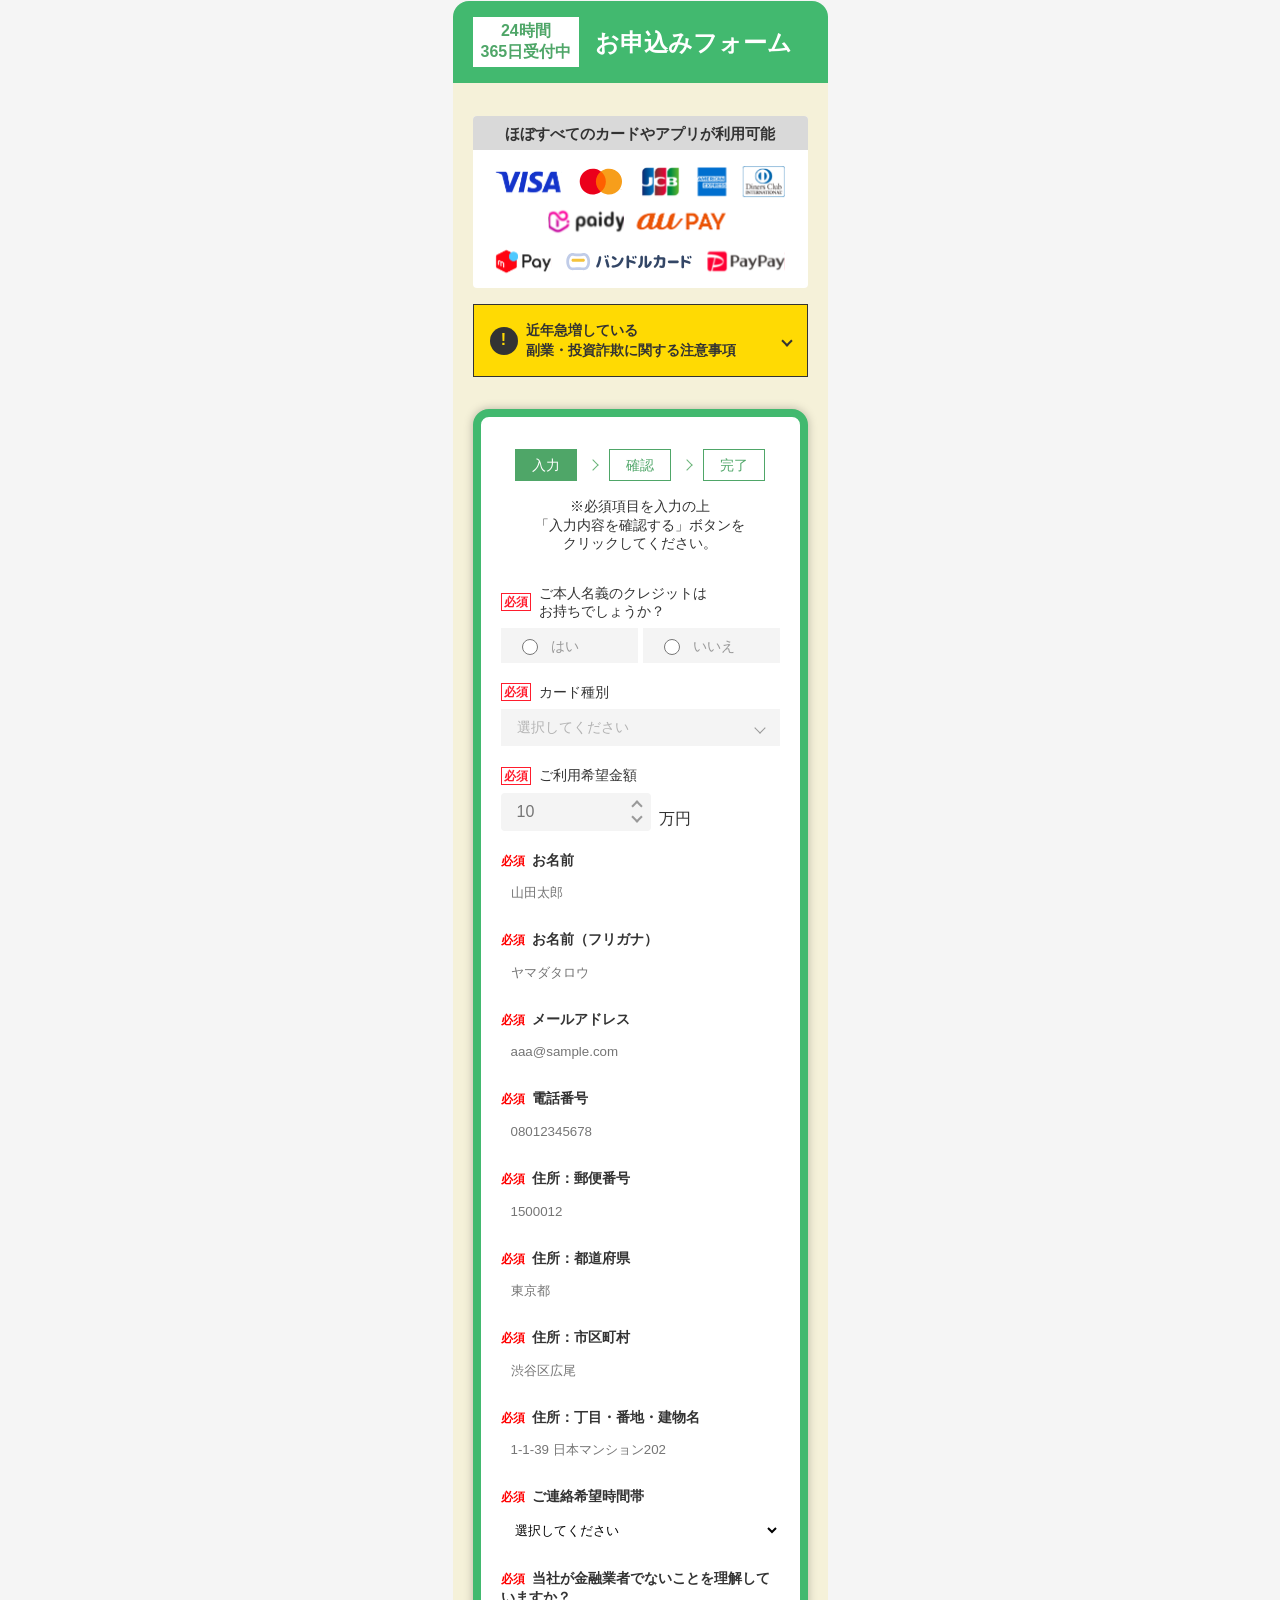
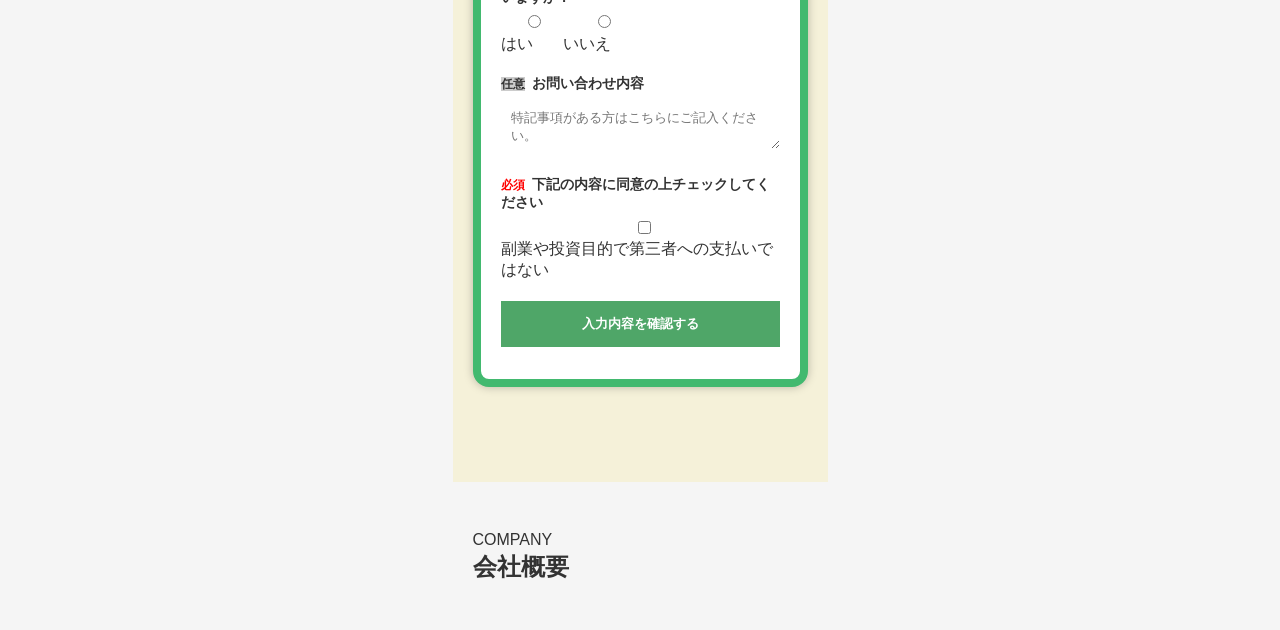
==== commit adcf1e49: "form,amountまでクリア" ====
--- a/index.html
+++ b/index.html
@@ -998,12 +998,18 @@
       
         <!-- 金額 -->
         <div class="formItem">
-          <label class="formItem__label">
-            <span class="required">必須</span>
-            ご利用希望金額
-          </label>
+          <div class="formItem__head">
+            <span class="requiredBox">必須</span>
+            <p class="formItem__text">ご利用希望金額</p>
+          </div>   
           <div class="formItem__amount">
-            <input type="number" placeholder="10">
+            <div class="amount__inputWrap">
+              <input type="number" placeholder="10" min="1">             
+              <div class="amount__buttons">
+                <button type="button" class="amount__btn amount__btn--up"></button>
+                <button type="button" class="amount__btn amount__btn--down"></button>
+              </div>
+            </div>          
             <span>万円</span>
           </div>
         </div>
--- a/css/style.css
+++ b/css/style.css
@@ -2134,7 +2134,7 @@
   flex: 1;
   display: flex;
   align-items: center;
-  justify-content: center;
+  justify-content: flex-start;
   gap: 10px;
   background: #F4F4F4;
   padding: 8px 16px;
@@ -2242,6 +2242,11 @@
   padding: 8px 12px;
   cursor: pointer;
   font-size: 14px;
+  border-bottom: 1px solid #B3B3B3;
+}
+
+.select__list li:last-child {
+  border-bottom: none;
 }
 
 .select__list li:hover {
@@ -2252,16 +2257,140 @@
   color: #333;
 }
 
-
-
-
-
-
+/* デフォルト ↓ */
+.select__current::after {
+  transform: rotate(45deg);
+  transition: 0.2s;
+}
+
+/* 通常オープン（未選択） → ↑ */
+.js-select.is-open:not(.is-open-reverse) .select__current::after {
+  transform: rotate(-135deg);
+}
+
+/* 選択済みでオープン → ↓ */
+.js-select.is-open.is-open-reverse .select__current::after {
+  transform: rotate(45deg);
+}
+
+/* 選択済みで閉じてる → ↑ */
+.js-select.is-selected:not(.is-open) .select__current::after {
+  transform: rotate(-135deg);
+}
+
+/* amount */
 .formItem__amount {
   display: flex;
-  align-items: center;
+  align-items: flex-end;
   gap: 8px;
 }
+
+/* input本体 */
+.formItem__amount input {
+  width: 120px;
+  height: 44px;
+  padding: 0 12px;
+  font-size: 16px;
+  background: #f5f5f5;
+  border: none;
+  border-radius: 4px;
+  outline: none;
+  color: #B3B3B3;
+}
+
+/* ラッパー */
+.amount__inputWrap {
+  position: relative;
+  width: 150px;
+}
+
+/* input */
+.amount__inputWrap input {
+  width: 100%;
+  height: 38px;
+  padding: 8px 16px;
+  background: #F4F4F4;
+  border: none;
+  font-size: 16px;
+  line-height: 1.5;
+  appearance: textfield;
+  color: #B3B3B3;
+}
+
+/* 入力確定後 */
+.amount__inputWrap input.is-active {
+  color: #333;
+}
+
+/* ネイティブスピナー消す */
+.amount__inputWrap input::-webkit-inner-spin-button,
+.amount__inputWrap input::-webkit-outer-spin-button {
+  -webkit-appearance: none;
+  margin: 0;
+}
+
+/* ボタンエリア */
+.amount__buttons {
+  position: absolute;
+  top: 0;
+  right: 0;
+  width: 28px;
+  height: 100%;
+  display: flex;
+  flex-direction: column;
+}
+
+/* ボタン共通 */
+.amount__btn {
+  flex: 1;
+  border: none;
+  background: transparent;
+  cursor: pointer;
+  position: relative;
+}
+
+/* ▲ */
+.amount__btn--up::before {
+  content: "";
+  position: absolute;
+  top: 70%;
+  left: 50%;
+  transform: translate(-50%, -50%) rotate(-45deg);
+  width: 8px;
+  height: 8px;
+  border-top: 2px solid #999;
+  border-right: 2px solid #999;
+}
+
+/* ▼ */
+.amount__btn--down::before {
+  content: "";
+  position: absolute;
+  top: 30%;
+  left: 50%;
+  transform: translate(-50%, -50%) rotate(135deg);
+  width: 8px;
+  height: 8px;
+  border-top: 2px solid #999;
+  border-right: 2px solid #999;
+}
+
+/* 万円 */
+.formItem__amount span {
+  font-size: 16px;
+  color: #333;
+  line-height: 1.5;
+}
+
+
+
+
+
+
+
+
+
+
 
 .form__submit button {
   width: 100%;
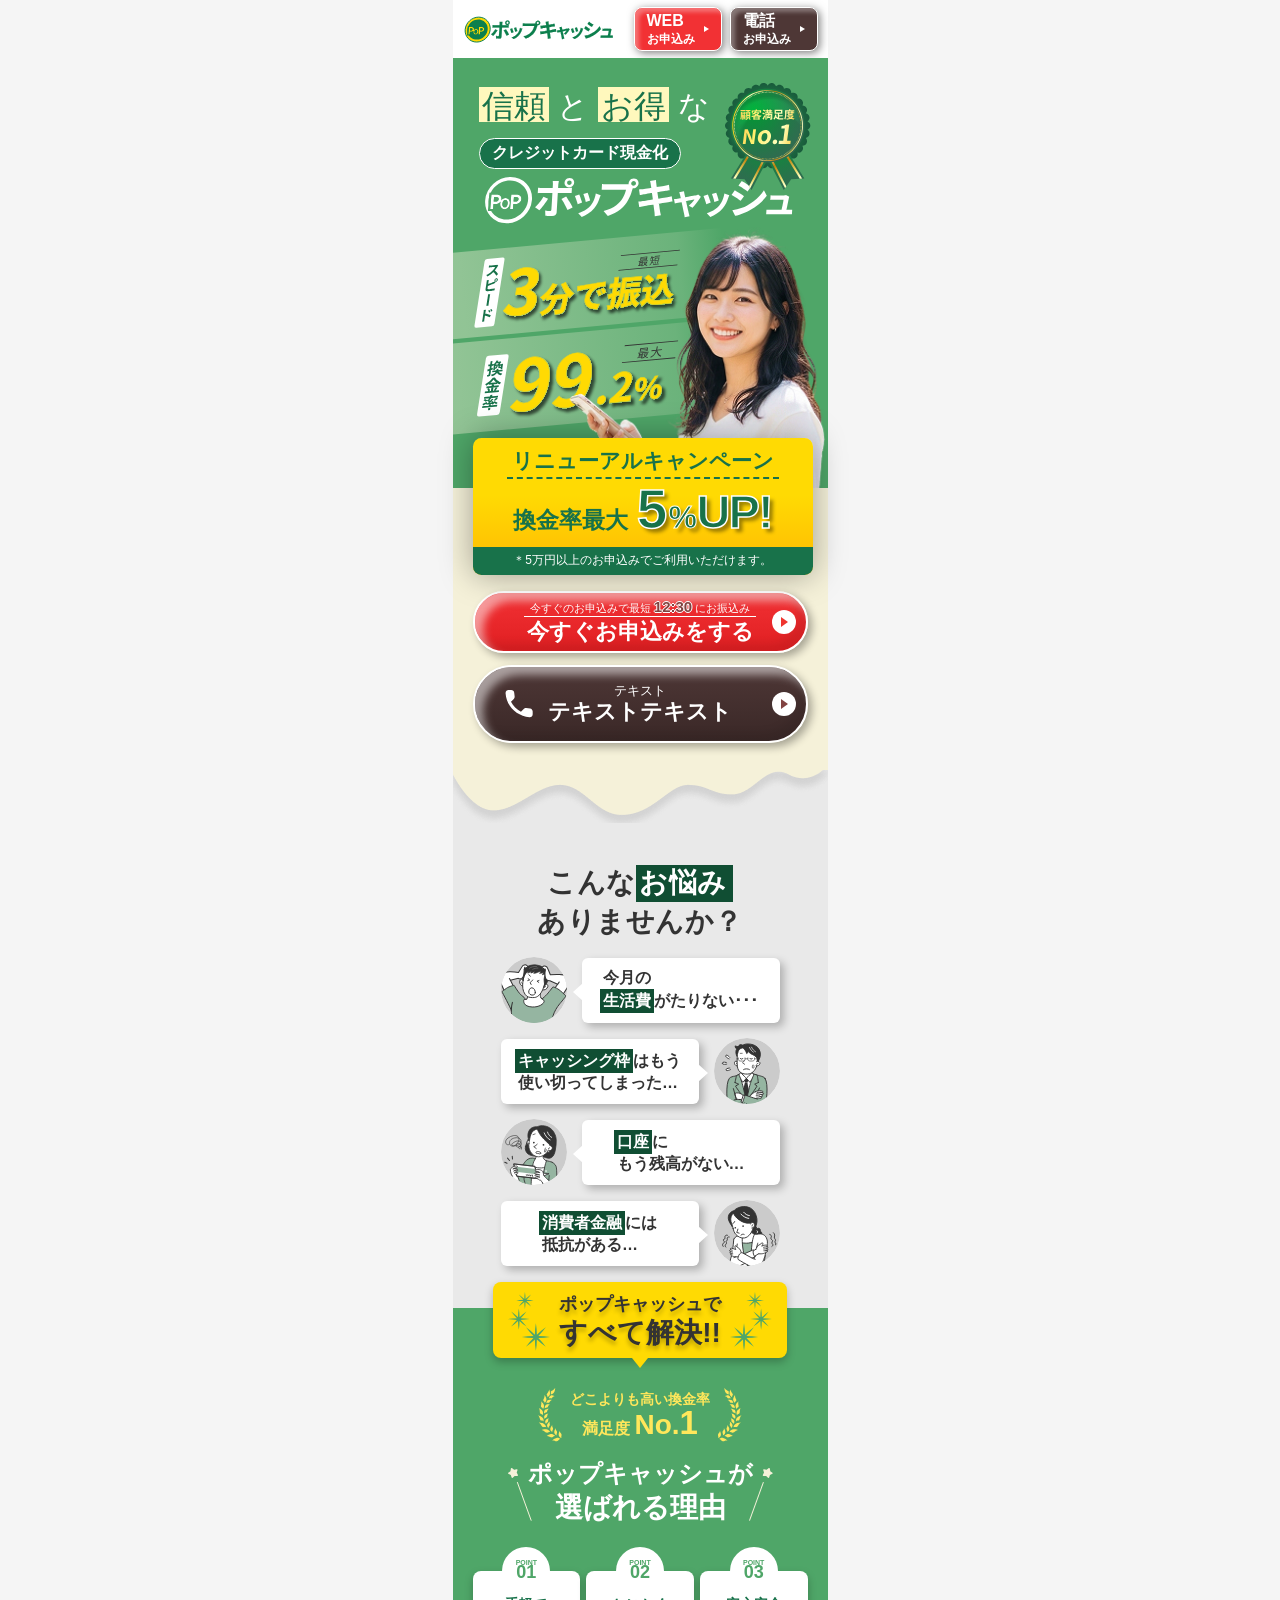
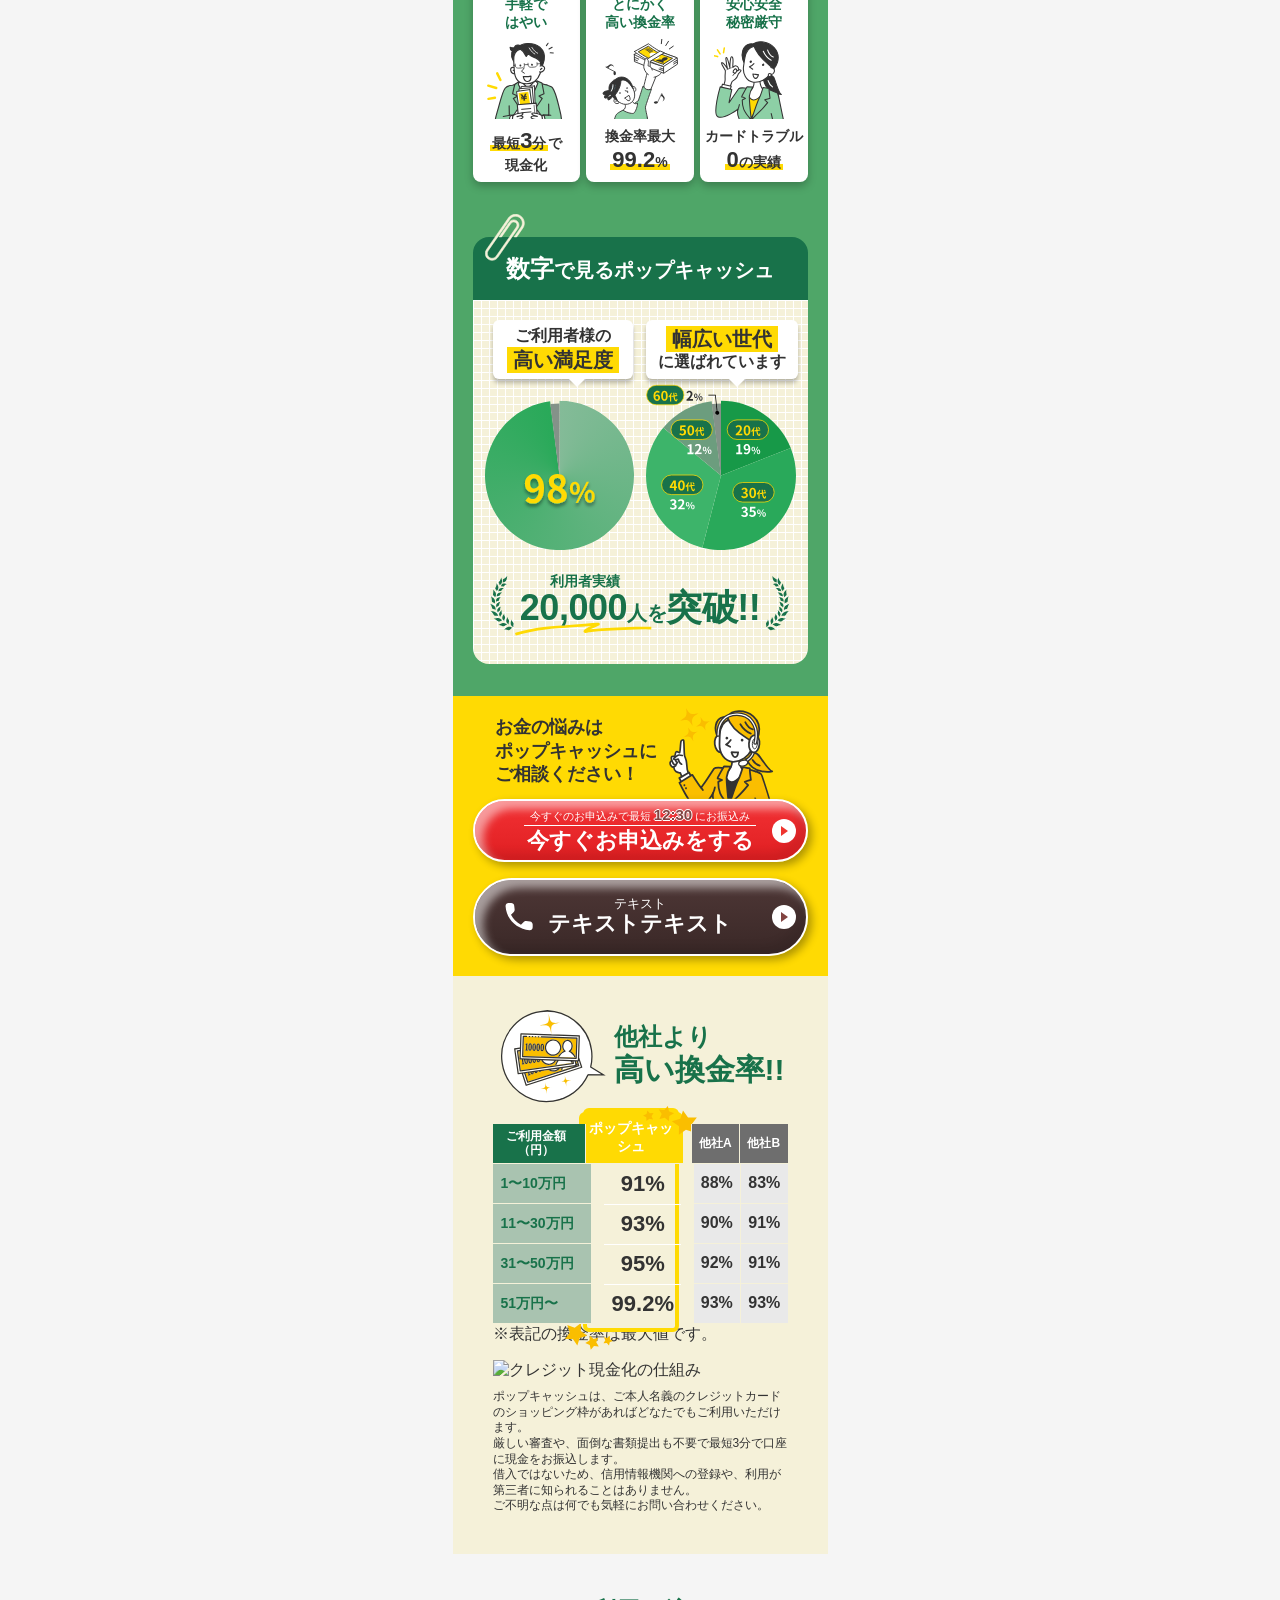
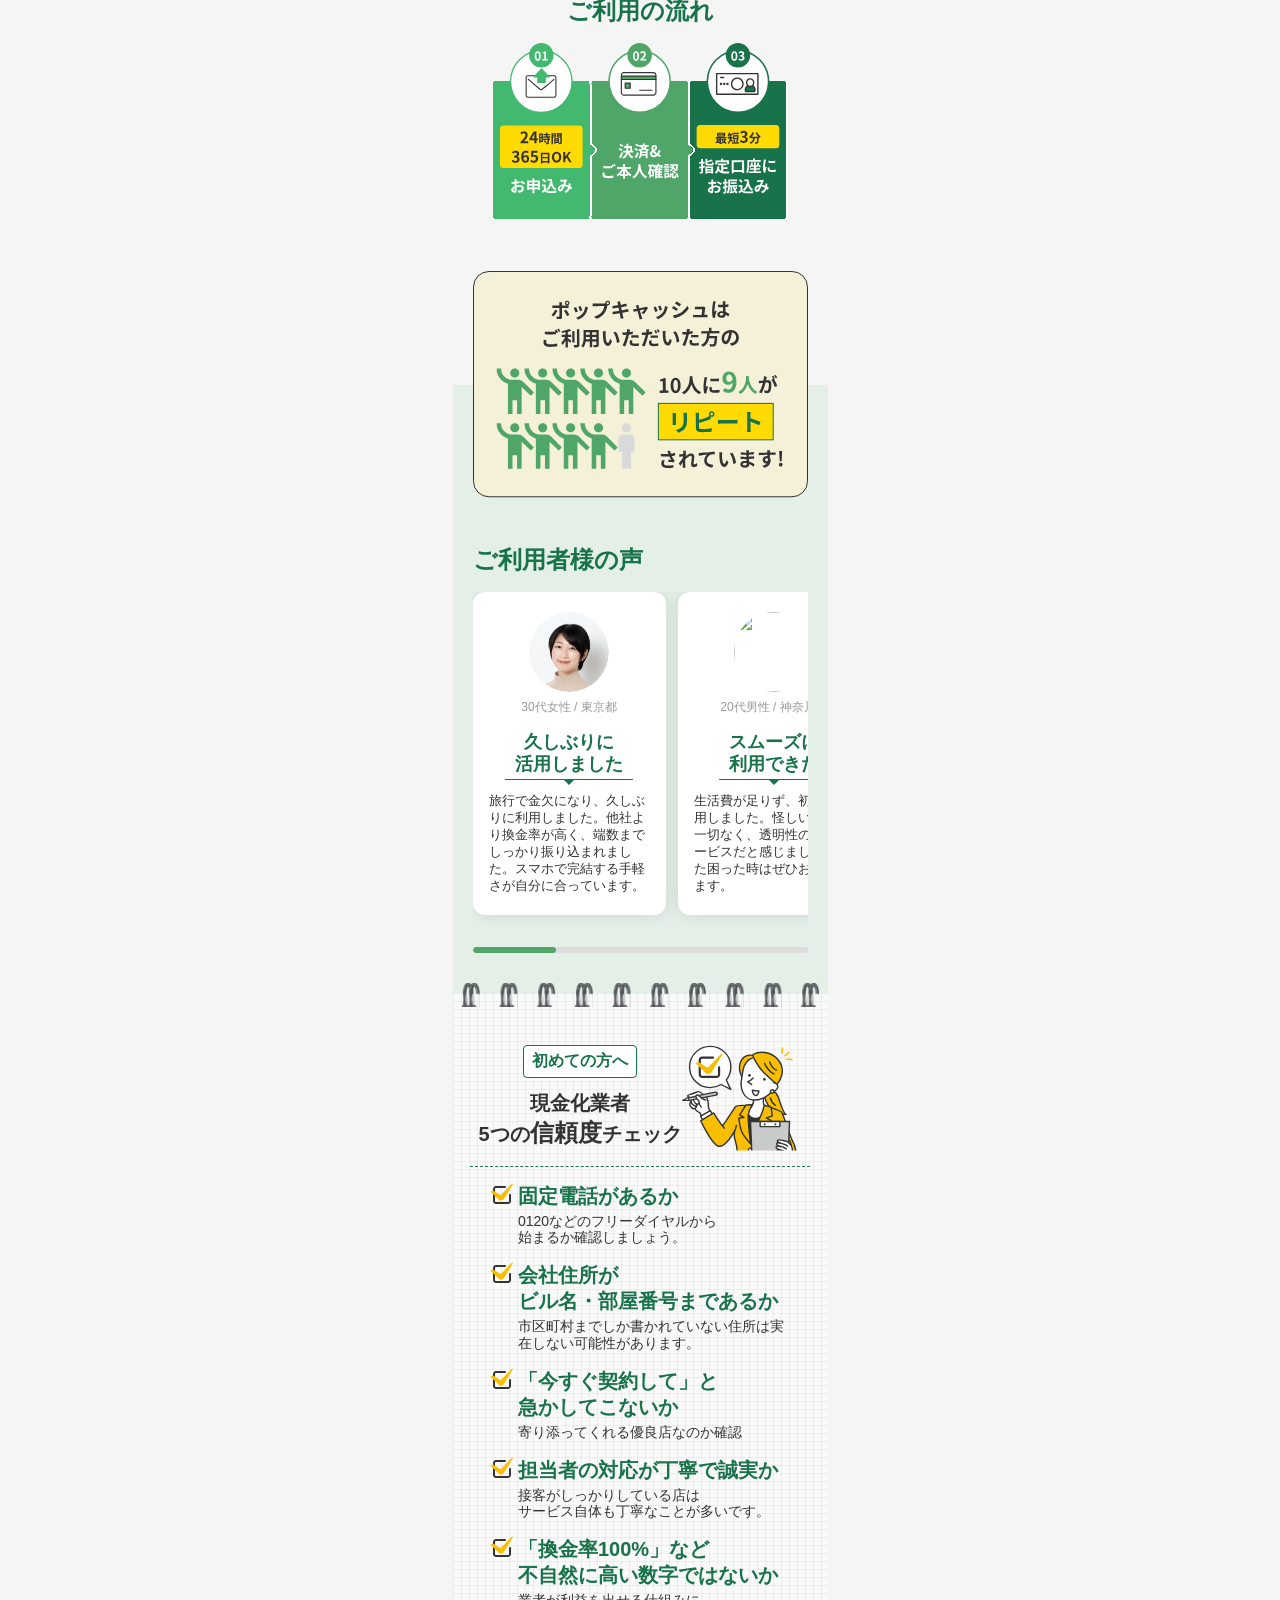
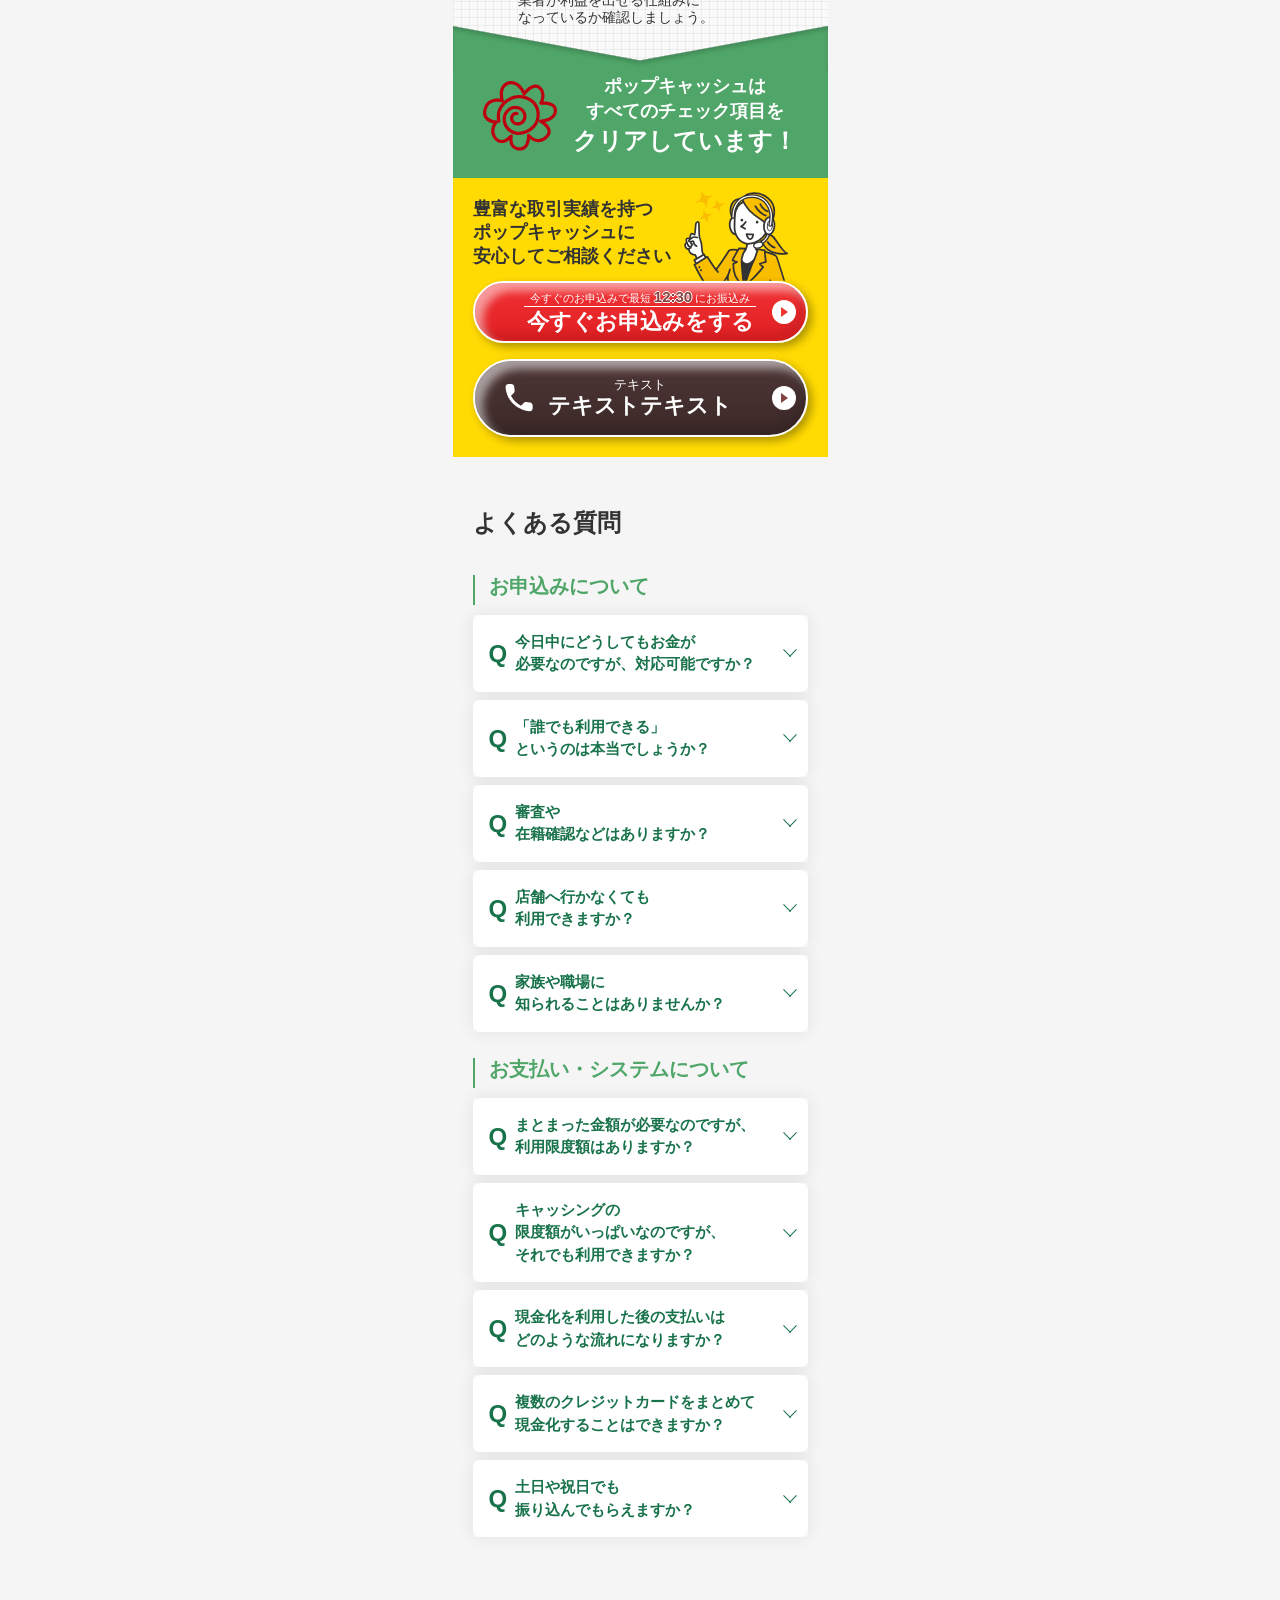
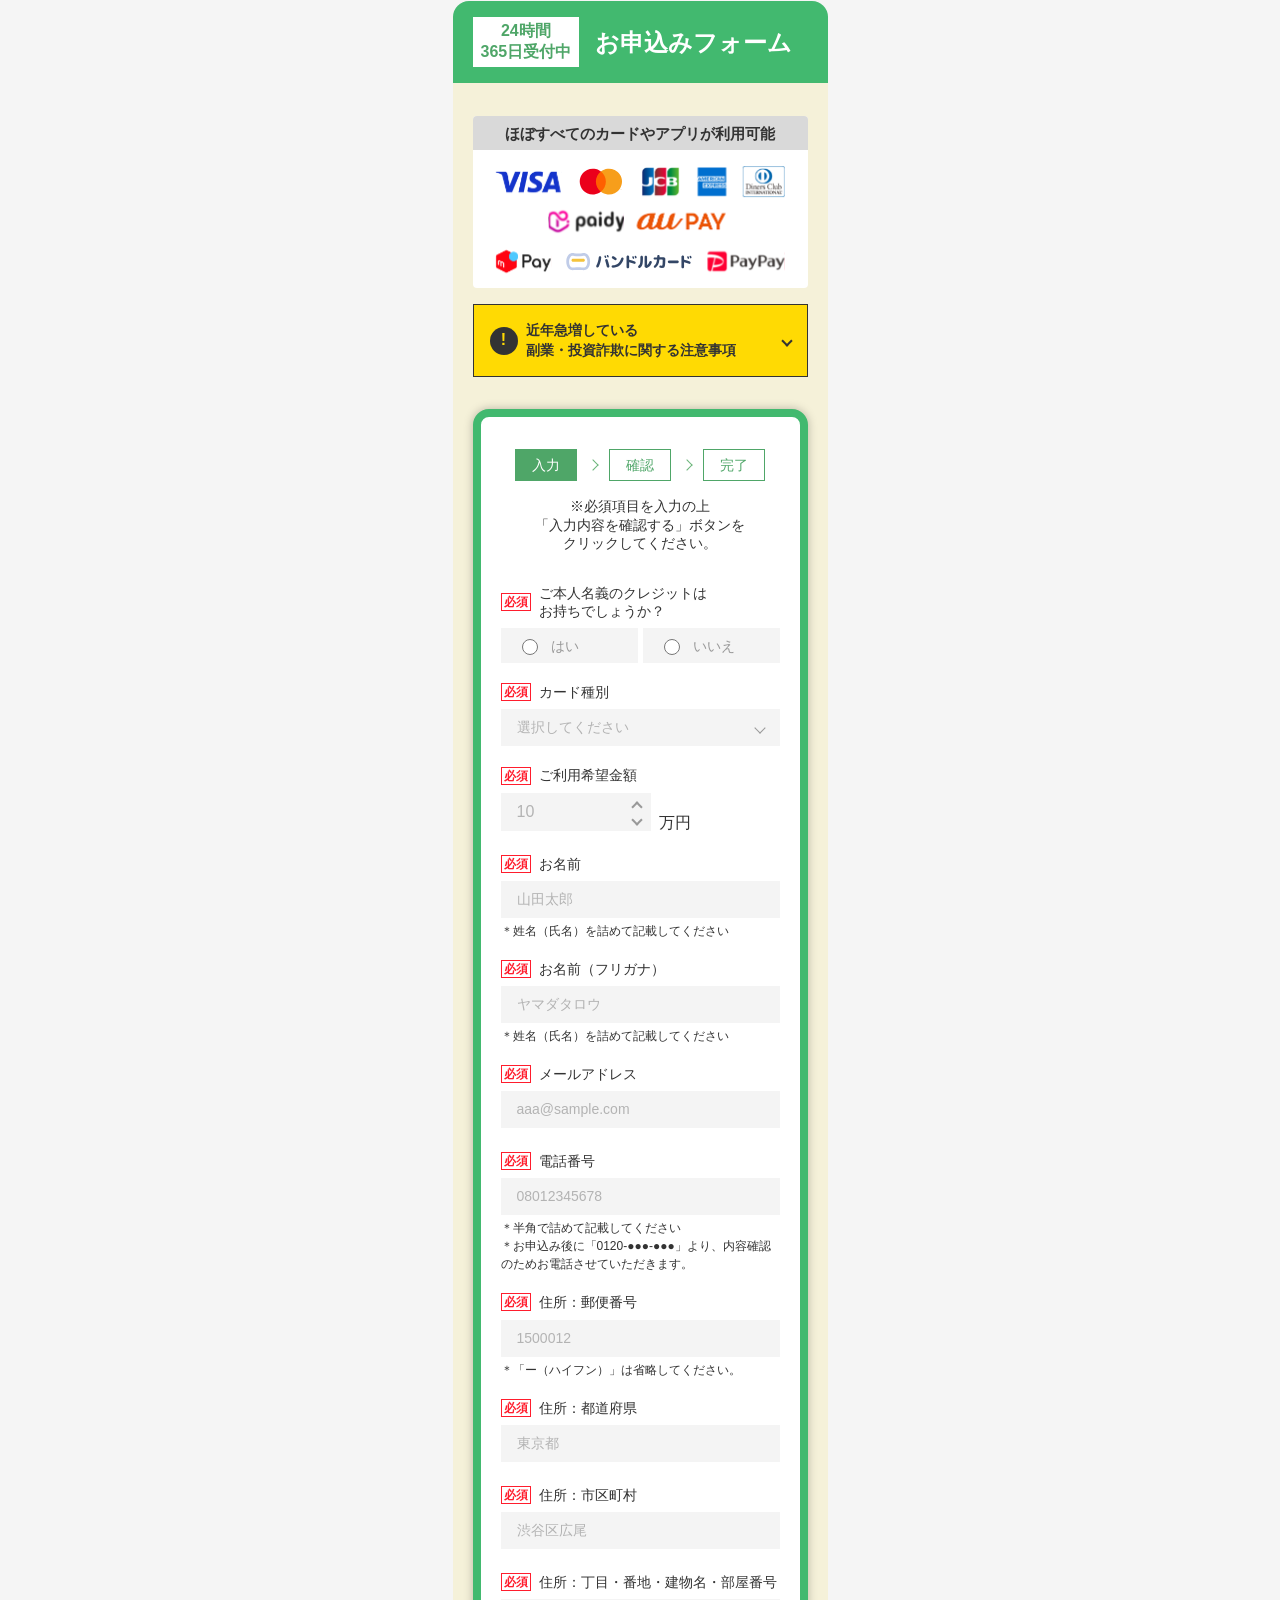
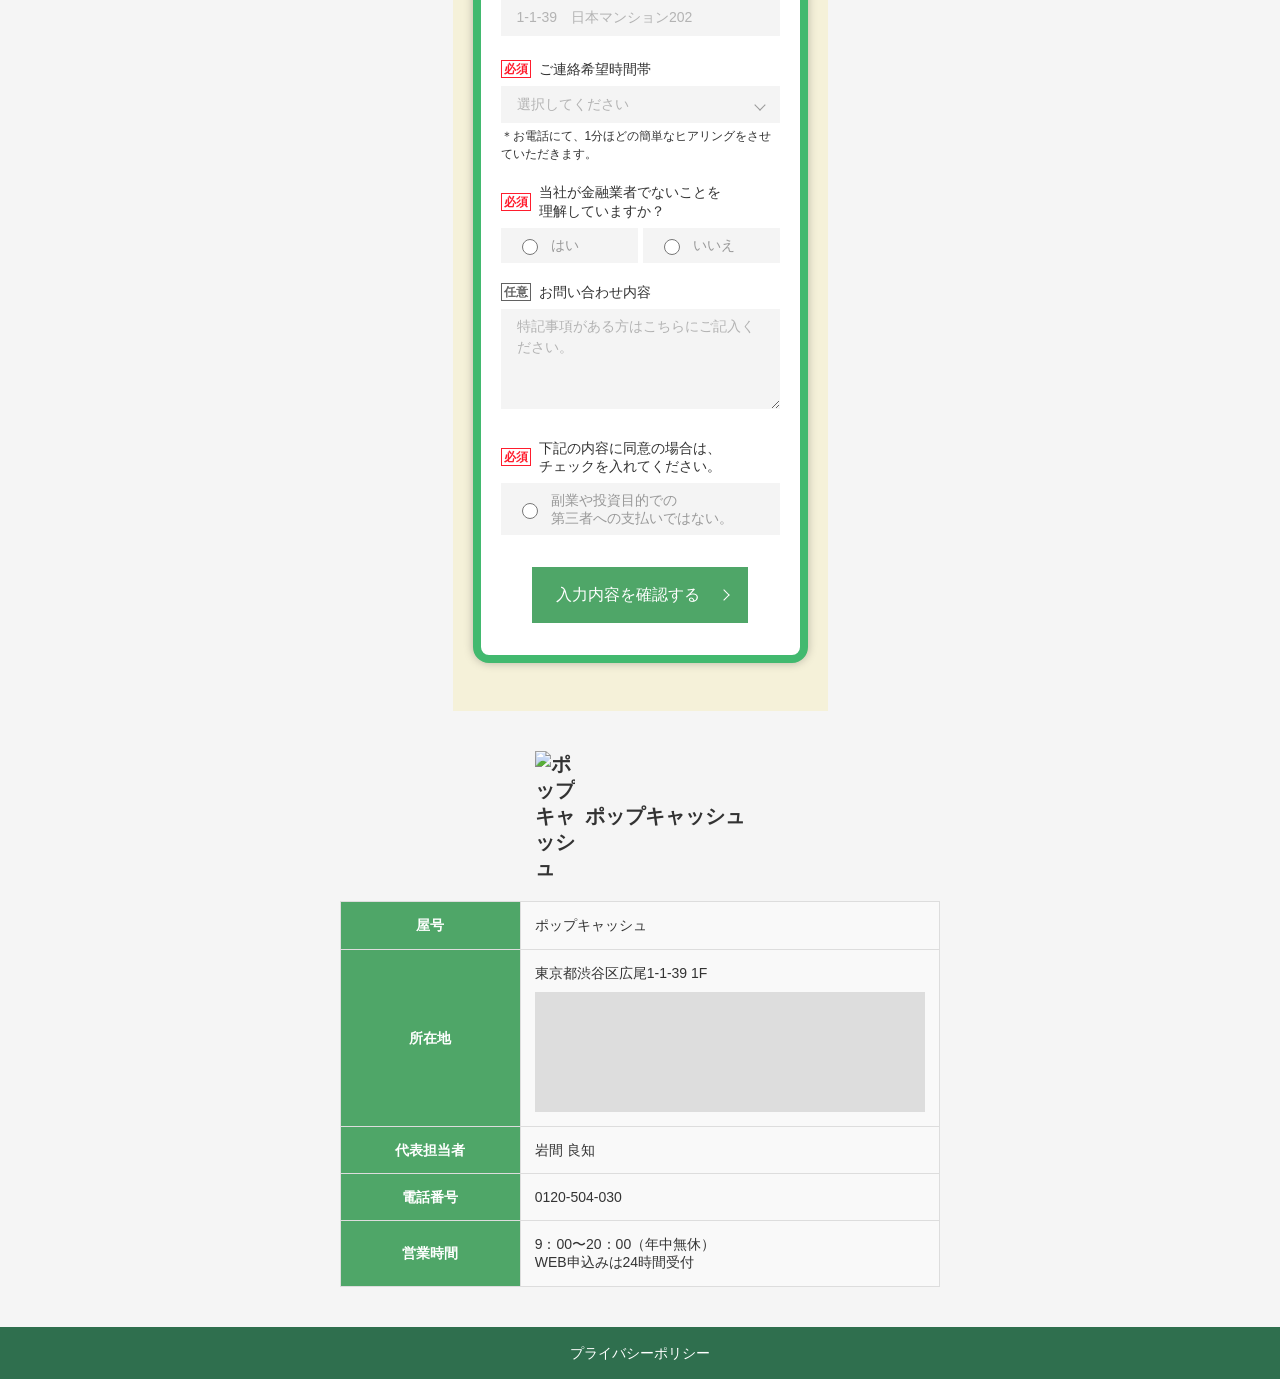
==== commit 48ceca04: "formクリア" ====
--- a/index.html
+++ b/index.html
@@ -1004,7 +1004,7 @@
           </div>   
           <div class="formItem__amount">
             <div class="amount__inputWrap">
-              <input type="number" placeholder="10" min="1">             
+              <input type="number" placeholder="10" min="1" class="formItem__input">             
               <div class="amount__buttons">
                 <button type="button" class="amount__btn amount__btn--up"></button>
                 <button type="button" class="amount__btn amount__btn--down"></button>
@@ -1016,118 +1016,172 @@
       
         <!-- 名前 -->
         <div class="formItem">
-          <label class="formItem__label">
-            <span class="required">必須</span>
-            お名前
-          </label>
-          <input type="text" placeholder="山田太郎">
+          <div class="formItem__head">
+            <span class="requiredBox">必須</span>
+            <p class="formItem__text">お名前</p>
+          </div>
+          <div class="formItem_name">
+            <input type="text" class="formItem__input" placeholder="山田太郎">
+            <p>＊姓名（氏名）を詰めて記載してください</p>
+          </div>
         </div>
       
         <!-- フリガナ -->
         <div class="formItem">
-          <label class="formItem__label">
-            <span class="required">必須</span>
-            お名前（フリガナ）
-          </label>
-          <input type="text" placeholder="ヤマダタロウ">
+          <div class="formItem__head">
+            <span class="requiredBox">必須</span>
+            <p class="formItem__text">お名前（フリガナ）</p>
+          </div>
+          <div class="formItem_name">
+            <input type="text" class="formItem__input" placeholder="ヤマダタロウ">
+            <p>＊姓名（氏名）を詰めて記載してください</p>
+          </div>
         </div>
       
         <!-- メール -->
         <div class="formItem">
-          <label class="formItem__label">
-            <span class="required">必須</span>
-            メールアドレス
-          </label>
-          <input type="email" placeholder="aaa@sample.com">
+          <div class="formItem__head">
+            <span class="requiredBox">必須</span>
+            <p class="formItem__text">メールアドレス</p>
+          </div>
+          <div class="formItem_name">
+            <input
+              type="email"
+              class="formItem__input"
+              placeholder="aaa@sample.com"
+            >
+          </div>
         </div>
       
         <!-- 電話 -->
         <div class="formItem">
-          <label class="formItem__label">
-            <span class="required">必須</span>
-            電話番号
-          </label>
-          <input type="tel" placeholder="08012345678">
+          <div class="formItem__head">
+            <span class="requiredBox">必須</span>
+            <p class="formItem__text">電話番号</p>
+          </div>
+          <div class="formItem_name">
+            <input type="tel" class="formItem__input" placeholder="08012345678">
+            <p>
+              ＊半角で詰めて記載してください<br>
+              ＊お申込み後に「0120-●●●-●●●」より、内容確認のためお電話させていただきます。
+            </p>
+          </div>
         </div>
       
         <!-- 郵便番号 -->
         <div class="formItem">
-          <label class="formItem__label">
-            <span class="required">必須</span>
-            住所：郵便番号
-          </label>
-          <input type="text" placeholder="1500012">
+          <div class="formItem__head">
+            <span class="requiredBox">必須</span>
+            <p class="formItem__text">住所：郵便番号</p>
+          </div>
+          <div class="formItem_name">
+            <input type="text" class="formItem__input" id="zip" placeholder="1500012">
+            <p>＊「ー（ハイフン）」は省略してください。</p>
+          </div>
         </div>
       
         <!-- 都道府県 -->
         <div class="formItem">
-          <label class="formItem__label">
-            <span class="required">必須</span>
-            住所：都道府県
-          </label>
-          <input type="text" placeholder="東京都">
+          <div class="formItem__head">
+            <span class="requiredBox">必須</span>
+            <p class="formItem__text">住所：都道府県</p>
+          </div>
+          <input type="text" id="prefecture" class="formItem__input" placeholder="東京都">
         </div>
       
         <!-- 市区町村 -->
         <div class="formItem">
-          <label class="formItem__label">
-            <span class="required">必須</span>
-            住所：市区町村
-          </label>
-          <input type="text" placeholder="渋谷区広尾">
+          <div class="formItem__head">
+            <span class="requiredBox">必須</span>
+            <p class="formItem__text">住所：市区町村</p>
+          </div>
+          <input type="text" id="city" class="formItem__input" placeholder="渋谷区広尾">
         </div>
       
         <!-- 詳細 -->
         <div class="formItem">
-          <label class="formItem__label">
-            <span class="required">必須</span>
-            住所：丁目・番地・建物名
-          </label>
-          <input type="text" placeholder="1-1-39 日本マンション202">
-        </div>
-      
-        <!-- 時間帯 -->
-        <div class="formItem">
-          <label class="formItem__label">
-            <span class="required">必須</span>
-            ご連絡希望時間帯
-          </label>
-          <select class="formItem__select">
-            <option>選択してください</option>
-          </select>
+          <div class="formItem__head">
+            <span class="requiredBox">必須</span>
+            <p class="formItem__text">住所：丁目・番地・建物名・部屋番号</p>
+          </div>
+          <input type="text" id="address" class="formItem__input" placeholder="1-1-39　日本マンション202">
+        </div>
+      
+        <!-- セレクト -->
+        <div class="formItem">
+          <div class="formItem__head">
+            <span class="requiredBox">必須</span>
+            <p class="formItem__text">ご連絡希望時間帯</p>
+          </div>        
+          <div class="formItem__selectBox js-select">
+            <div class="select__current">
+              選択してください
+            </div>
+          
+            <ul class="select__list">
+              <li data-value="">選択してください</li>
+              <li data-value="9:00〜10:00">9:00〜10:00</li>
+              <li data-value="10:00〜11:00">10:00〜11:00</li>
+              <li data-value="11:00〜12:00">11:00〜12:00</li>
+              <li data-value="12:00〜13:00">12:00〜13:00</li>
+              <li data-value="13:00〜14:00">13:00〜14:00</li>
+              <li data-value="14:00〜15:00">14:00〜15:00</li>
+              <li data-value="15:00〜16:00">15:00〜16:00</li>
+              <li data-value="16:00〜17:00">16:00〜17:00</li>
+              <li data-value="17:00〜18:00">17:00〜18:00</li>
+              <li data-value="18:00〜19:00">18:00〜19:00</li>
+              <li data-value="19:00〜20:00">19:00〜20:00</li>
+              <li data-value="希望なし">希望なし</li>
+            </ul>          
+            <!-- 実際の送信用 -->
+            <input type="hidden" name="preferredContactTime">
+          </div>
+          <p class="formItem_name_p">＊お電話にて、1分ほどの簡単なヒアリングをさせていただきます。</p>
         </div>
       
         <!-- 金融業者理解 -->
-        <div class="formItem">
-          <label class="formItem__label">
-            <span class="required">必須</span>
-            当社が金融業者でないことを理解していますか？
-          </label>
+        <!-- ラジオ -->
+        <div class="formItem">
+          <div class="formItem__head">
+            <span class="requiredBox">必須</span>
+            <p class="formItem__text">当社が金融業者でないことを<br>理解していますか？</p>
+          </div>        
           <div class="formItem__radio">
-            <label><input type="radio"> はい</label>
-            <label><input type="radio"> いいえ</label>
+            <label class="radioBox">
+              <input type="radio" name="card" value="yes">
+              <span>はい</span>
+            </label>        
+            <label class="radioBox">
+              <input type="radio" name="card" value="no">
+              <span>いいえ</span>
+            </label>
           </div>
         </div>
       
         <!-- 任意 -->
         <div class="formItem">
-          <label class="formItem__label">
-            <span class="optional">任意</span>
-            お問い合わせ内容
-          </label>
-          <textarea placeholder="特記事項がある方はこちらにご記入ください。"></textarea>
+          <div class="formItem__head">
+            <span class="optionalBox">任意</span>
+            <p class="formItem__text">お問い合わせ内容</p>
+          </div>        
+          <textarea
+            class="formItem__input"
+            placeholder="特記事項がある方はこちらにご記入ください。"
+          ></textarea>
         </div>
       
         <!-- 同意 -->
         <div class="formItem">
-          <label class="formItem__label">
-            <span class="required">必須</span>
-            下記の内容に同意の上チェックしてください
-          </label>
-          <label class="formItem__check">
-            <input type="checkbox">
-            副業や投資目的で第三者への支払いではない
-          </label>
+          <div class="formItem__head">
+            <span class="requiredBox">必須</span>
+            <p class="formItem__text">下記の内容に同意の場合は、<br>チェックを入れてください。</p>
+          </div>  
+          <div class="formItem__radio">
+            <label class="radioBox">
+              <input type="radio" name="agreement" required>
+              <span>副業や投資目的での<br>第三者への支払いではない。</span>
+            </label>
+          </div>
         </div>
       
         <!-- ボタン -->
@@ -1139,22 +1193,50 @@
     </section>
 
     <!-- 会社概要 -->
-    <section class="section company">
-      <div class="container">
-        <p class="section-sub">COMPANY</p>
-        <h2 class="section-title">会社概要</h2>
-        <div class="company__inner"></div>
+    <section class="company">
+      <div class="company__inner">
+        <h2 class="company__title">
+          <img src="img/logo.png" alt="ポップキャッシュ">
+          ポップキャッシュ
+        </h2>
+
+        <table class="company__table">
+          <tr>
+            <th>屋号</th>
+            <td>ポップキャッシュ</td>
+          </tr>
+          <tr>
+            <th>所在地</th>
+            <td>
+              東京都渋谷区広尾1-1-39 1F
+              <div class="company__map">
+                <!-- GoogleMapここに埋め込み -->
+              </div>
+            </td>
+          </tr>
+          <tr>
+            <th>代表担当者</th>
+            <td>岩間 良知</td>
+          </tr>
+          <tr>
+            <th>電話番号</th>
+            <td>0120-504-030</td>
+          </tr>
+          <tr>
+            <th>営業時間</th>
+            <td>
+              9：00〜20：00（年中無休）<br>
+              WEB申込みは24時間受付
+            </td>
+          </tr>
+        </table>
       </div>
     </section>
 
-  </main>
-
-  <!-- footer -->
-  <footer class="footer">
-    <div class="container">
-      <div class="footer__inner"></div>
-    </div>
-  </footer>
+    <!-- フッター -->
+    <footer class="footer">
+      <a href="#" class="footer__link">プライバシーポリシー</a>
+    </footer>
 
 </div>
 
--- a/css/style.css
+++ b/css/style.css
@@ -1877,7 +1877,7 @@
   background: #F5F1D9;
   max-width: 375px;
   margin: 0 auto;
-  padding: 95px 20px;
+  padding: 95px 20px 48px;
   position: relative;
 }
 
@@ -2013,7 +2013,6 @@
   transform: rotate(225deg);
 }
 
-
 /* formカード */
 .form__inner {
   background: #fff;
@@ -2110,19 +2109,28 @@
   margin-right: 4px;
 }
 
-.optional {
-  background: #ccc;
+.optionalBox {
+  display: inline-block;
+  border: 1.4px solid #626262;
+  color: #626262;
   font-size: 12px;
-  margin-right: 4px;
+  font-weight: 700;
+  line-height: 1;
+  padding: 2px;
+  white-space: nowrap;
 }
 
 input,
-select,
-textarea {
+select {
   width: 100%;
   padding: 10px;
   border: none;
   background: #fff;
+}
+
+textarea.formItem__input {
+  min-height: 100px;
+  resize: vertical;
 }
 
 .formItem__radio {
@@ -2184,6 +2192,12 @@
   color: #999;
   cursor: pointer;
   transition: all 0.2s;
+}
+
+.formItem_name_p {
+  font-size: 12px;
+  line-height: 1.5;
+  margin-top: 4px;
 }
 
 /* デフォルト（未選択） */
@@ -2293,7 +2307,6 @@
   font-size: 16px;
   background: #f5f5f5;
   border: none;
-  border-radius: 4px;
   outline: none;
   color: #B3B3B3;
 }
@@ -2382,21 +2395,159 @@
   line-height: 1.5;
 }
 
-
-
-
-
-
-
-
-
-
+/* お名前 */
+.formItem__input {
+  width: 100%;
+  padding: 8px 16px;
+  border: none;
+  background: #F4F4F4;
+  font-size: 14px;
+  color: #B3B3B3;
+  line-height: 1.5;
+  margin-bottom: 4px;
+}
+
+/* プレースホルダ */
+.formItem__input::placeholder {
+  color: #B3B3B3;
+}
+
+/* 入力後 */
+.formItem__input.is-active {
+  color: #333;
+}
+
+.formItem__input:focus {
+  outline: none;
+  box-shadow: none;
+  border: none;
+}
+
+.formItem_name p {
+  font-size: 12px;
+  line-height: 1.5;
+}
+
+.form__submit {
+  text-align: center;
+}
 
 .form__submit button {
-  width: 100%;
-  padding: 14px;
+  position: relative;
+  display: inline-block;
+  padding: 16px 48px 16px 24px; /* 右に余白追加 */
   background: #4FA668;
   color: #fff;
   border: none;
-  font-weight: 700;
-}
+  margin-top: 12px;
+  line-height: 1.5;
+  font-size: 16px;
+  cursor: pointer;
+  transition: all 0.3s;
+}
+
+.form__submit button:hover {
+  background: #18724A;
+}
+
+/* 矢印 */
+.form__submit button::after {
+  content: "";
+  position: absolute;
+  right: 20px;
+  top: 50%;
+  width: 8px;
+  height: 8px;
+  border-top: 1.4px solid #fff;
+  border-right: 1.4px solid #fff;
+  transform: translateY(-50%) rotate(45deg);
+}
+
+
+/* =====================
+会社概要
+===================== */
+.company {
+  background: #f5f5f5;
+  padding: 40px 16px;
+}
+
+.company__inner {
+  max-width: 600px;
+  margin: 0 auto;
+}
+
+.company__title {
+  display: flex;
+  align-items: center;
+  justify-content: center;
+  gap: 10px;
+  font-size: 20px;
+  font-weight: bold;
+  margin-bottom: 20px;
+}
+
+.company__title img {
+  width: 40px;
+  height: auto;
+}
+
+/* テーブル */
+.company__table {
+  width: 100%;
+  border-collapse: collapse;
+  background: #fff;
+}
+
+.company__table th,
+.company__table td {
+  border: 1px solid #ddd;
+  padding: 14px;
+  font-size: 14px;
+  vertical-align: middle;
+}
+
+/* 左の緑カラム */
+.company__table th {
+  width: 30%;
+  background: #4FA668;
+  color: #fff;
+  text-align: center;
+  font-weight: bold;
+}
+
+/* 右 */
+.company__table td {
+  background: #f9f9f9;
+}
+
+/* MAP */
+.company__map {
+  margin-top: 10px;
+  height: 120px;
+  background: #ddd;
+  display: flex;
+  align-items: center;
+  justify-content: center;
+  font-size: 12px;
+}
+
+
+/* =====================
+フッター
+===================== */
+.footer {
+  background: #2f6f4e;
+  padding: 16px;
+  text-align: center;
+}
+
+.footer__link {
+  color: #fff;
+  font-size: 14px;
+  text-decoration: none;
+}
+
+.footer__link:hover {
+  opacity: 0.7;
+}
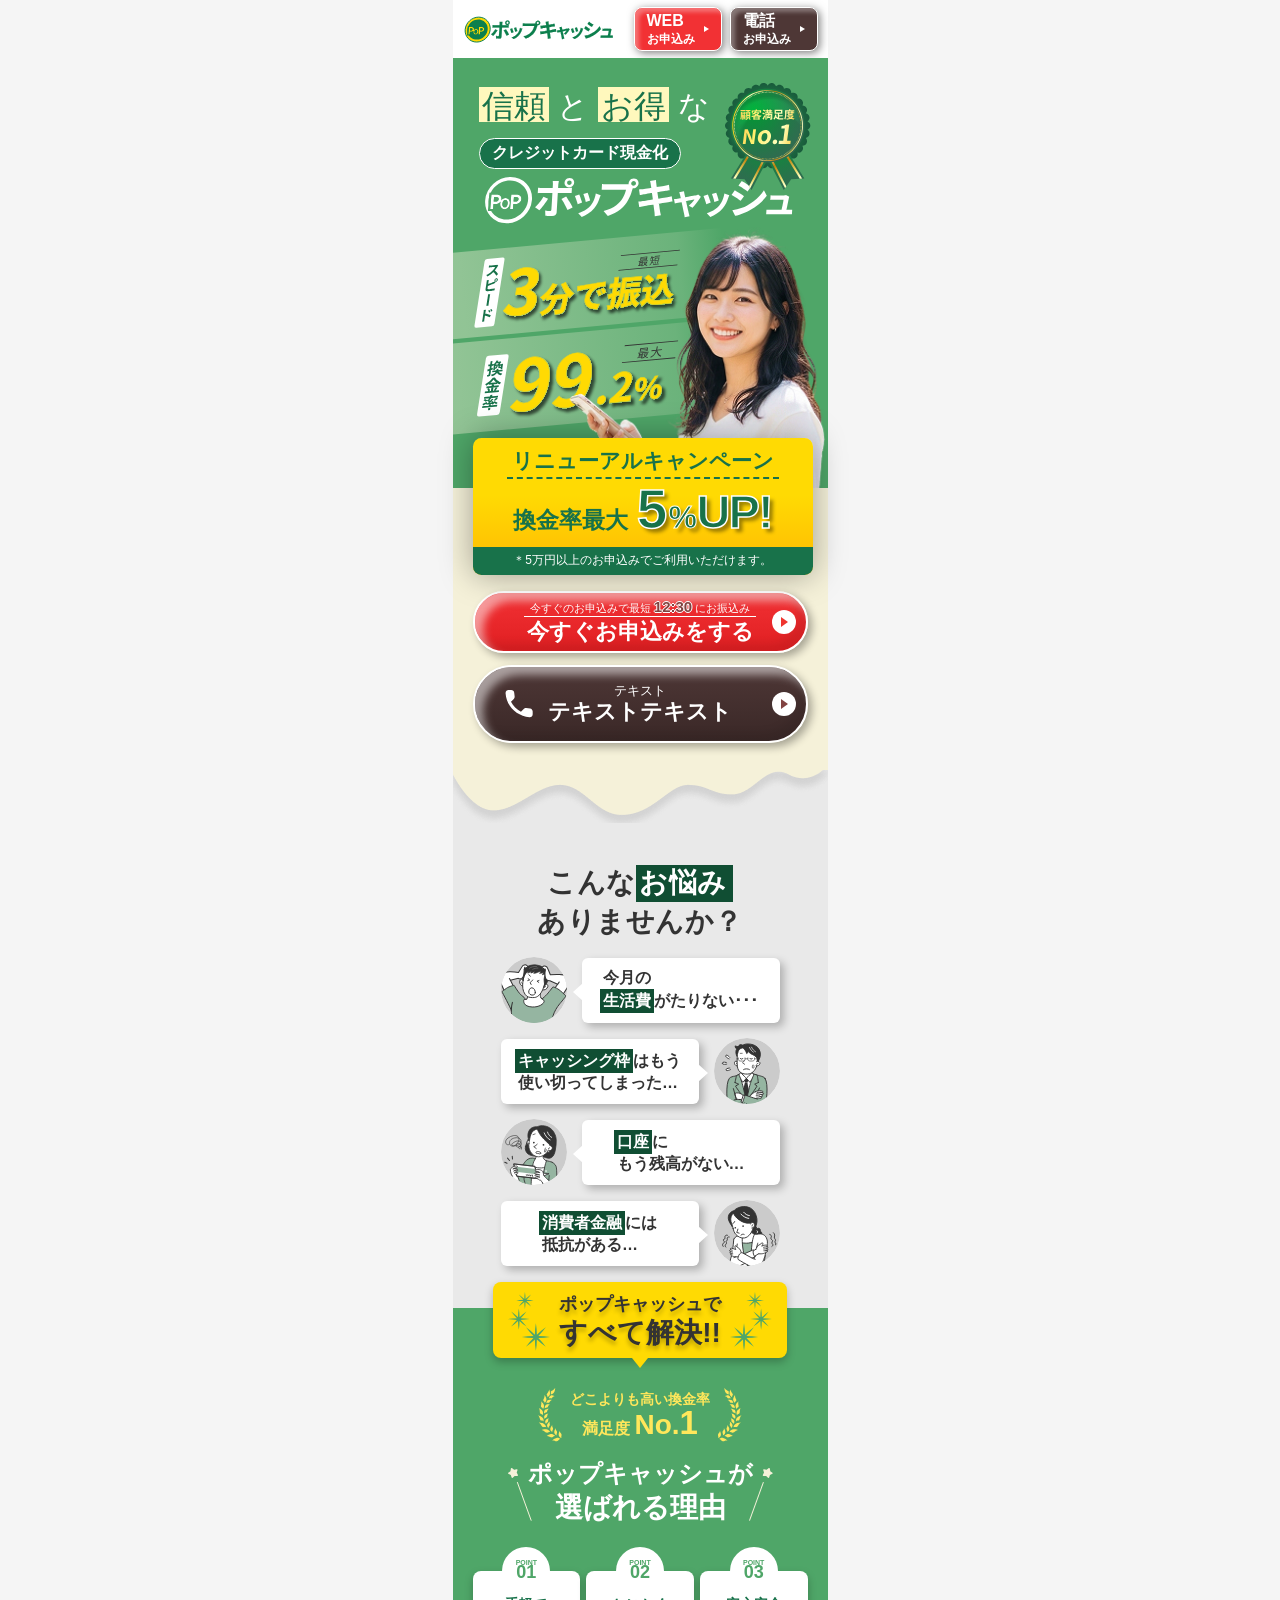
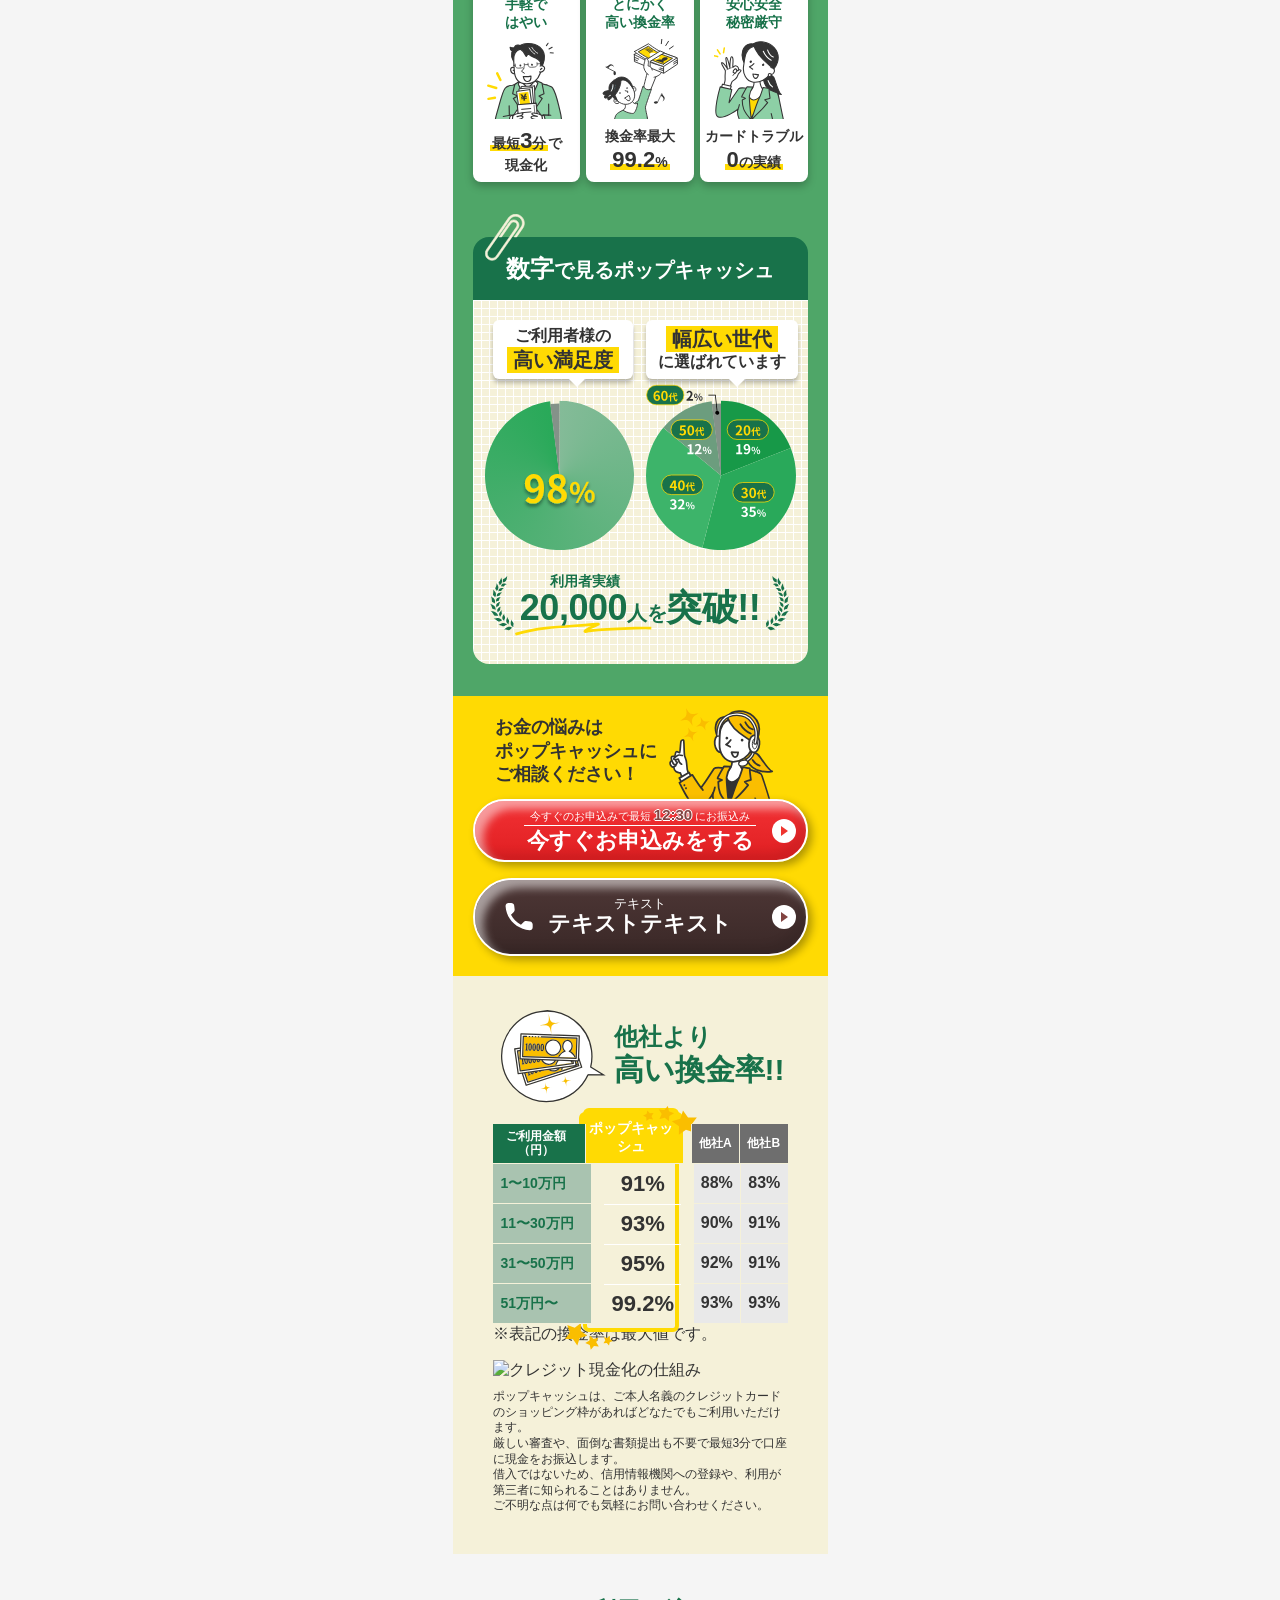
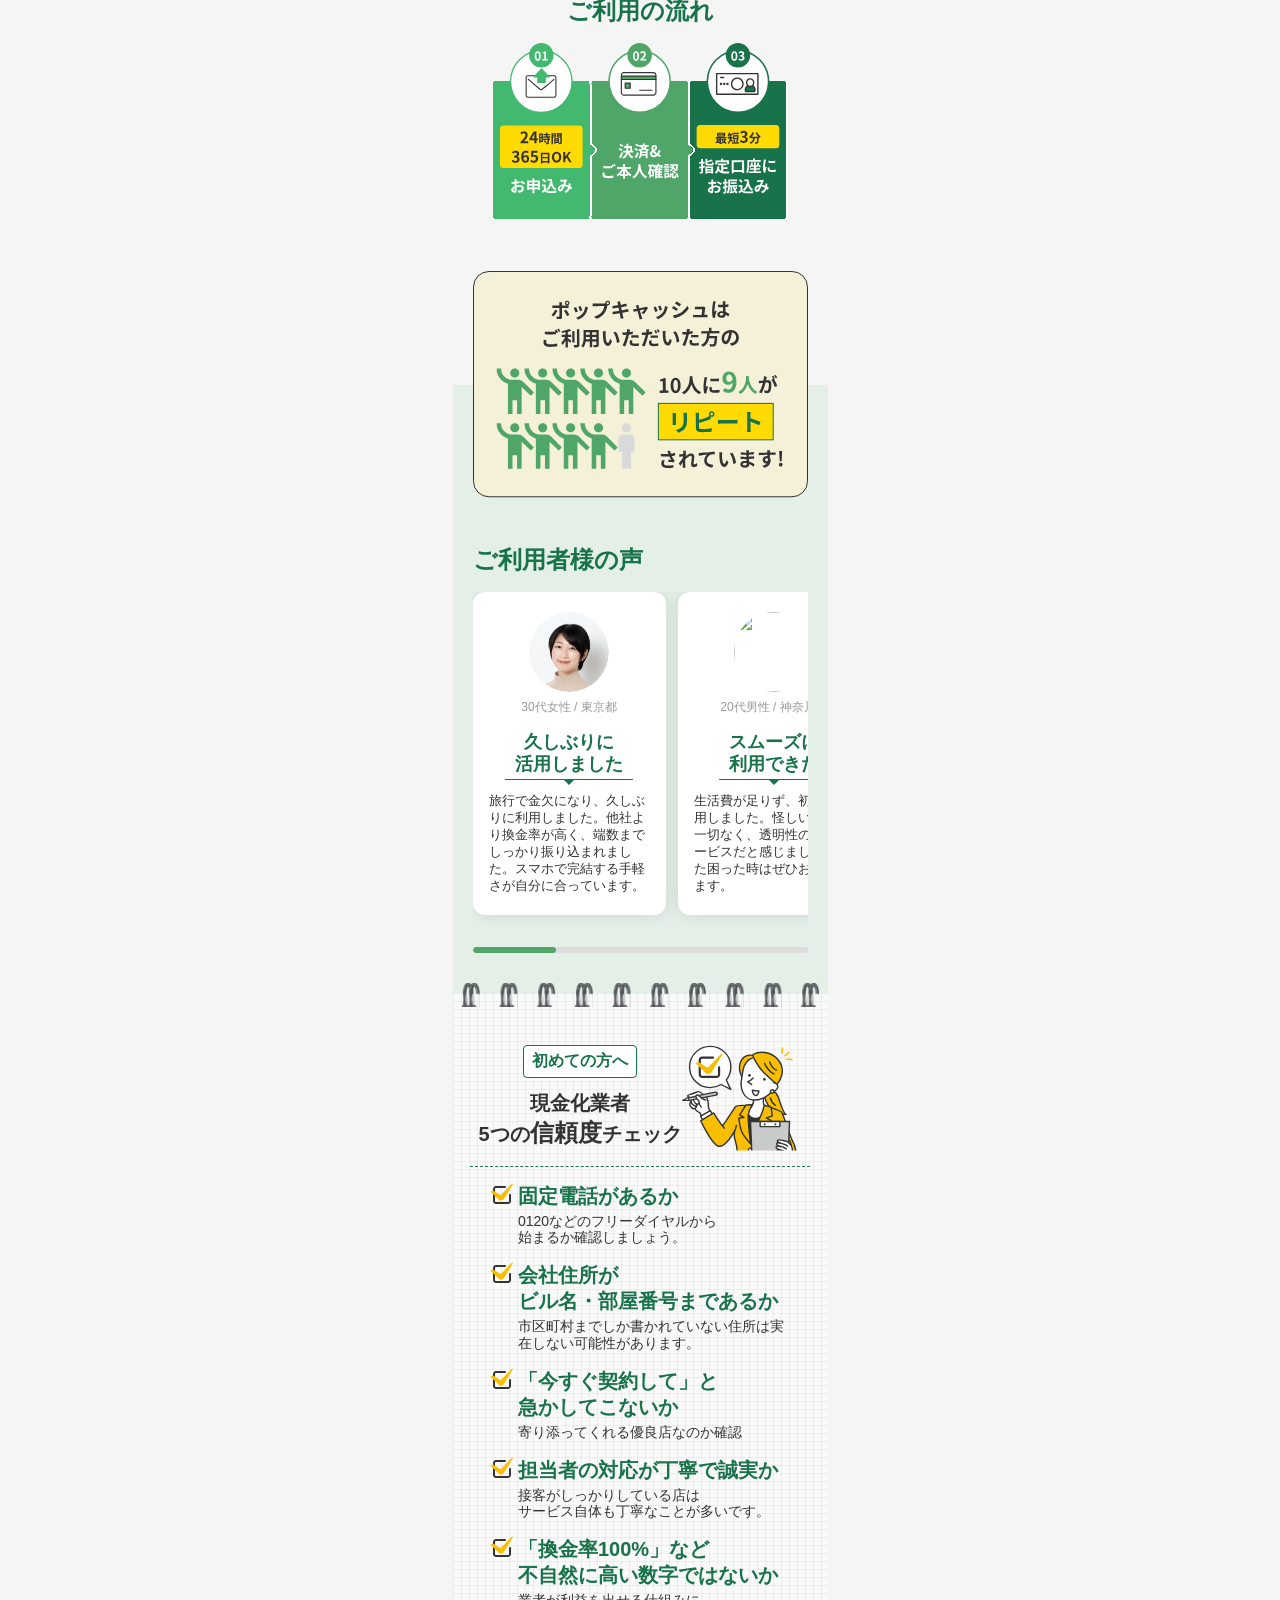
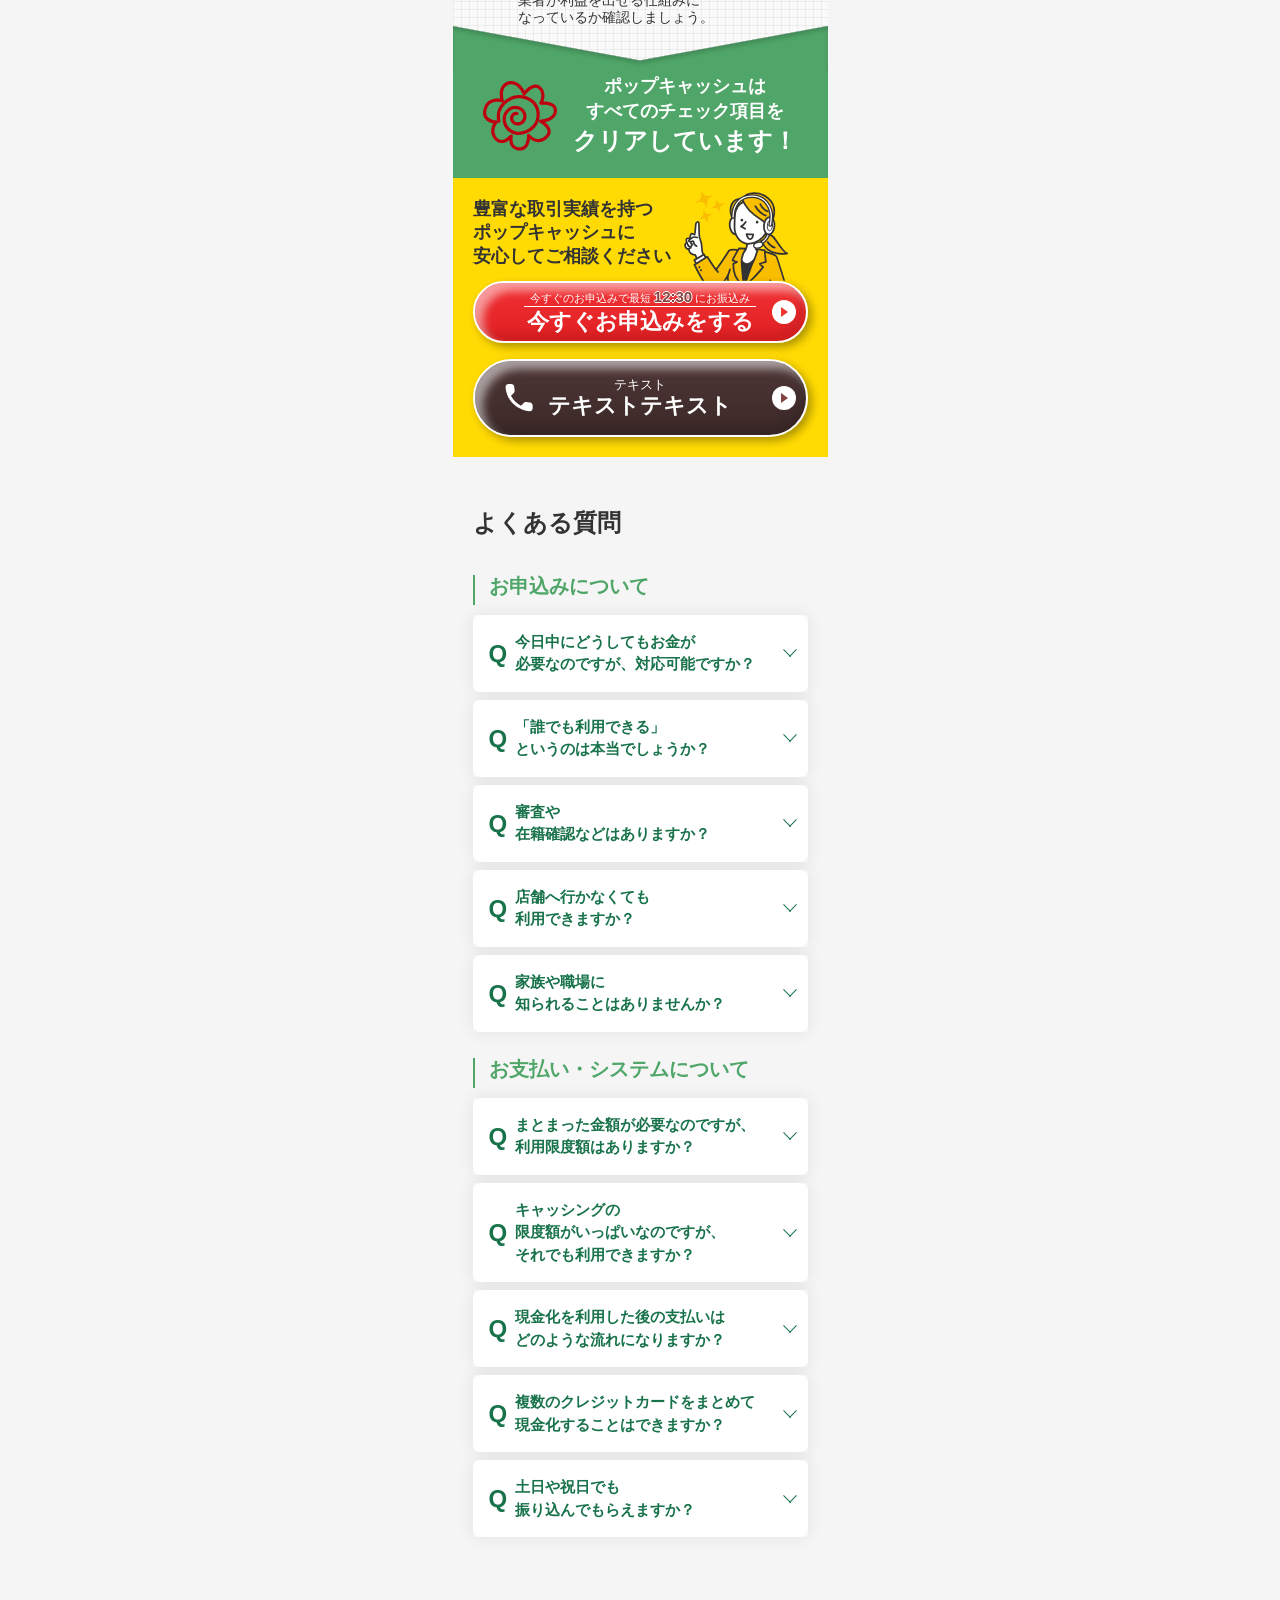
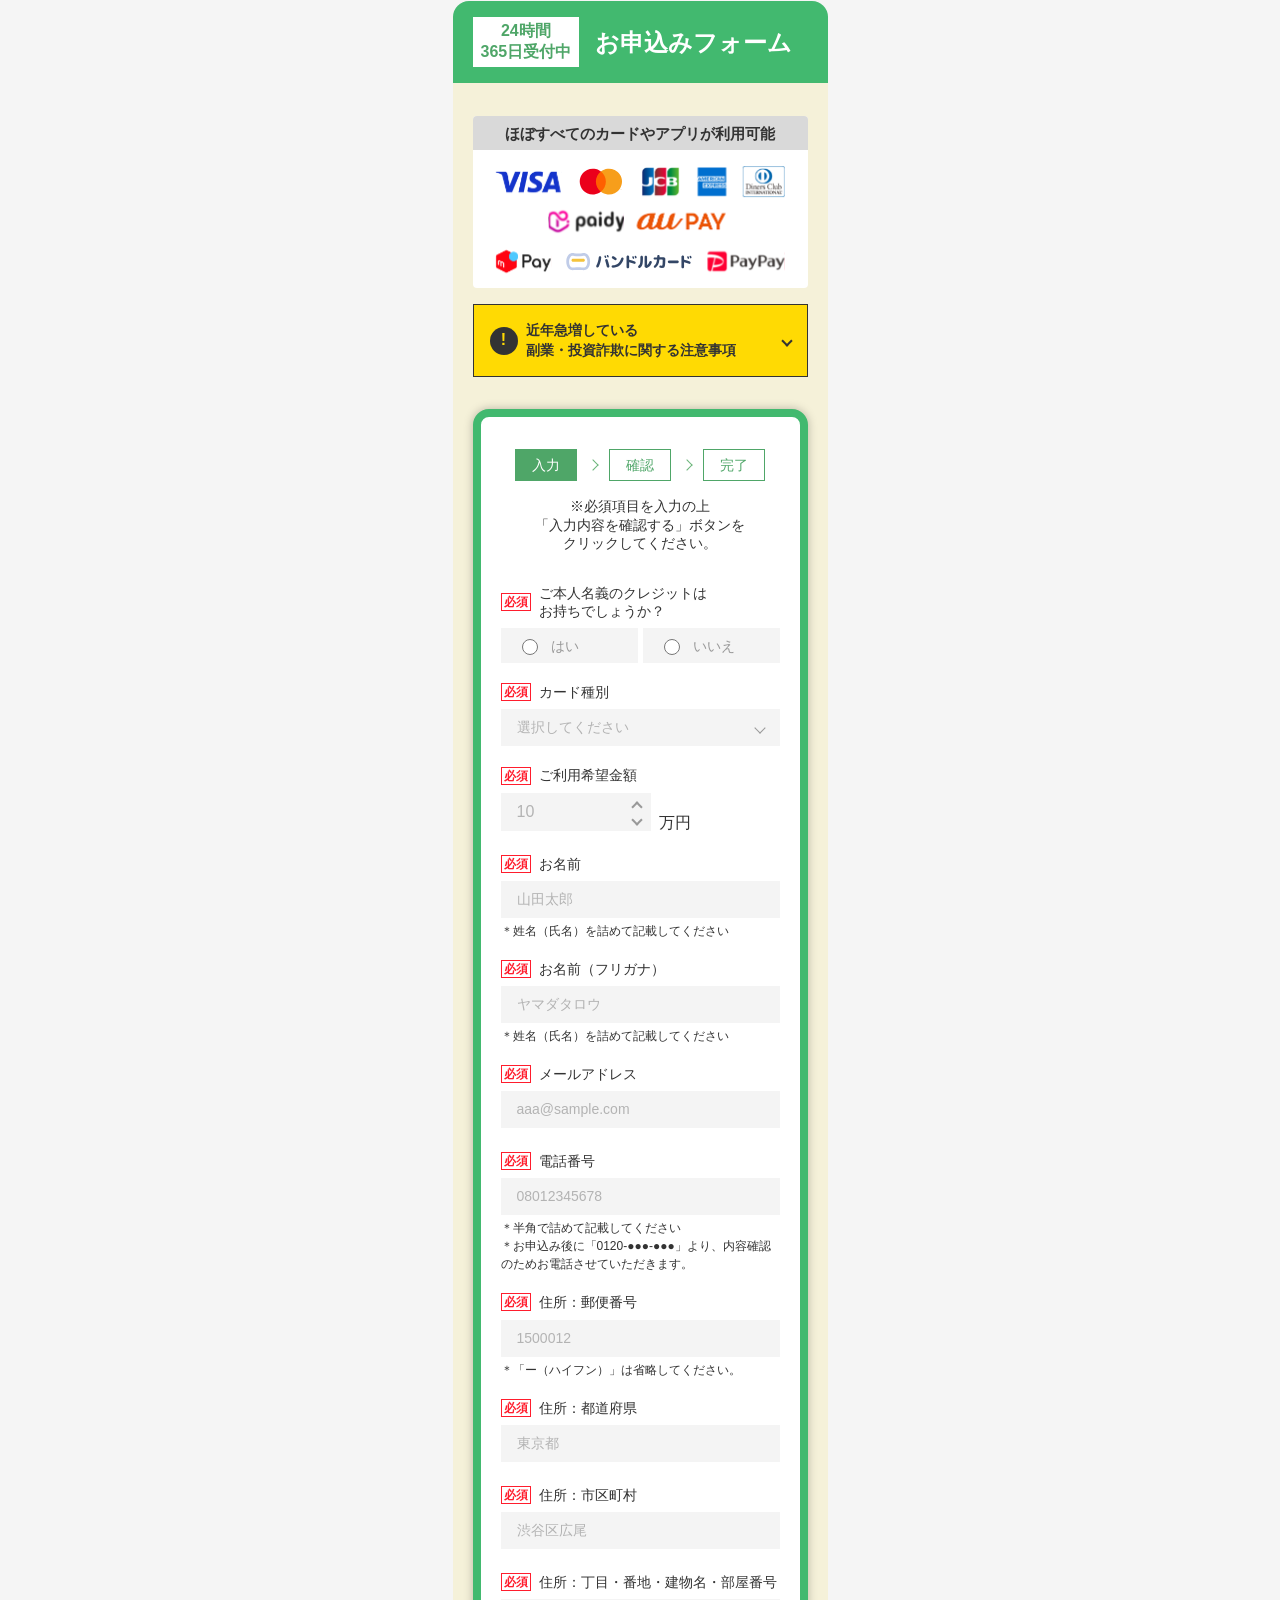
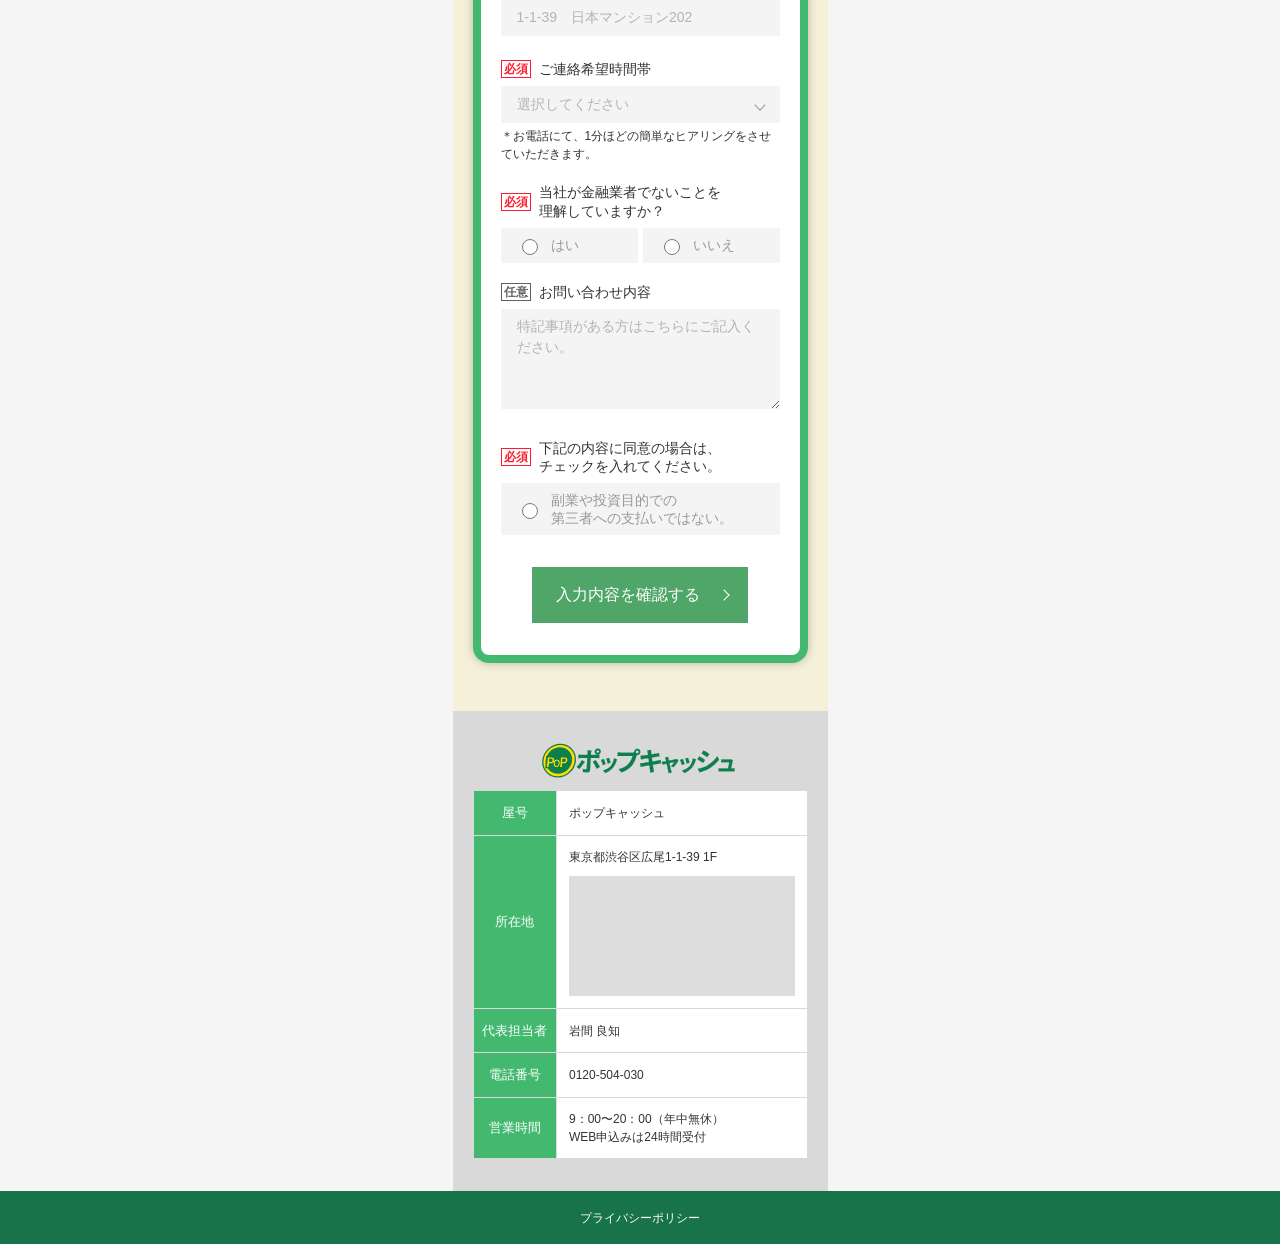
==== commit f8c44479: "フッターまでクリア" ====
--- a/index.html
+++ b/index.html
@@ -1195,11 +1195,9 @@
     <!-- 会社概要 -->
     <section class="company">
       <div class="company__inner">
-        <h2 class="company__title">
-          <img src="img/logo.png" alt="ポップキャッシュ">
-          ポップキャッシュ
-        </h2>
-
+        <div class="company__title">
+          <img src="img/common-logo.svg" alt="ポップキャッシュ">
+        </div>
         <table class="company__table">
           <tr>
             <th>屋号</th>
@@ -1210,7 +1208,13 @@
             <td>
               東京都渋谷区広尾1-1-39 1F
               <div class="company__map">
-                <!-- GoogleMapここに埋め込み -->
+                <iframe
+                src="https://www.google.com/maps?q=東京都渋谷区広尾1-1-39&z=14&output=embed"
+                width="100%"
+                height="120"
+                style="border:0;"
+                loading="lazy">
+              </iframe>
               </div>
             </td>
           </tr>
@@ -1238,12 +1242,37 @@
       <a href="#" class="footer__link">プライバシーポリシー</a>
     </footer>
 
-</div>
-
-<!-- JS -->
-<script src="https://cdn.jsdelivr.net/npm/swiper@11/swiper-bundle.min.js"></script>
-<script src="js/main.js"></script>
-<script src="js/form.js"></script>
-
-</body>
+    <!-- モーダル -->
+    <div class="modal" id="privacyModal">
+      <div class="modal__overlay"></div>
+      <div class="modal__content">
+        <button class="modal__close"></button>      
+        <div class="modal__inner">
+          <h2 class="modal__title">プライバシーポリシー</h2>      
+          <div class="modal__body">
+            <p>
+              ポップキャッシュ（以下『当サイト』と言う）は、お客様の情報の保護に関しまして細心の注意を払って参りましたが、昨今の個人情報の漏えい等の事件・事故が頻繁に取りざたされている状況に鑑み、私どもは改めて個人情報を保護、管理することが弊社の事業活動の根幹に関わる責務であることを再確認し、すべての従業員が以下の項目について取り組むべく宣言致します。の情報の保護に関しまして細心の注意を払って参りましたが...
+            </p>      
+            <ul>
+              <li>
+                当サイトは、あらかじめご本人から同意を得た場合、又は法令により認められている場合を除き、通知若しくは公表した利用目的のため、又は取得状況からみて明らかな利用目的のためにのみ個人情報を利用致します。
+              </li>
+              <li>
+                当サイトは、あらかじめご本人から同意を得た場合、又は法令により認められている場合を除き、個人情報を第三者に開示又は提供いたしません。
+              </li>
+              <li>
+                当サイトは、個人情報への不正アクセス、個人情報の紛失、破壊、改ざん又は漏えい等を防止するために、個人情報を安全に管理し、セキュリティの確保・向上及び是正に努めます。
+              </li>
+            </ul>
+          </div>
+        </div>
+      </div>
+    </div>
+
+    <!-- JS -->
+    <script src="https://cdn.jsdelivr.net/npm/swiper@11/swiper-bundle.min.js"></script>
+    <script src="js/main.js"></script>
+    <script src="js/form.js"></script>
+
+  </body>
 </html>
--- a/css/style.css
+++ b/css/style.css
@@ -2468,27 +2468,20 @@
 会社概要
 ===================== */
 .company {
-  background: #f5f5f5;
-  padding: 40px 16px;
-}
-
-.company__inner {
-  max-width: 600px;
+  background: #D9D9D9;
+  max-width: 375px;
   margin: 0 auto;
+  padding: 32px 20px;
 }
 
 .company__title {
-  display: flex;
-  align-items: center;
+  margin-bottom: 12px;
+  display: flex;
   justify-content: center;
-  gap: 10px;
-  font-size: 20px;
-  font-weight: bold;
-  margin-bottom: 20px;
 }
 
 .company__title img {
-  width: 40px;
+  width: 200px;
   height: auto;
 }
 
@@ -2501,24 +2494,28 @@
 
 .company__table th,
 .company__table td {
-  border: 1px solid #ddd;
-  padding: 14px;
-  font-size: 14px;
+  border: 1px solid #D9D9D9;
+  padding: 12px 0;
+  font-size: 13px;
   vertical-align: middle;
+  line-height: 1.5;
 }
 
 /* 左の緑カラム */
 .company__table th {
-  width: 30%;
-  background: #4FA668;
+  width: 25%;
+  background: #42B96F;
   color: #fff;
   text-align: center;
-  font-weight: bold;
+  font-weight: normal;
 }
 
 /* 右 */
 .company__table td {
-  background: #f9f9f9;
+  background: #fff;
+  color: #333;
+  font-size: 12px;
+  padding: 12px;
 }
 
 /* MAP */
@@ -2537,17 +2534,131 @@
 フッター
 ===================== */
 .footer {
-  background: #2f6f4e;
-  padding: 16px;
+  background: #18724A;
+  padding: 16px 0;
   text-align: center;
 }
 
 .footer__link {
   color: #fff;
+  font-size: 12px;
+  line-height: 1.5;
+  text-decoration: none;
+}
+
+
+/* =====================
+モーダル画面（プライバシーポリシー）
+===================== */
+.modal {
+  display: none;
+  z-index: 999;
+  position: fixed;
+  top: 0;
+  left: 0;
+  width: 100%;
+  height: 100%;
+  display: none;
+  opacity: 0;
+  pointer-events: none;
+  transition: 0.3s;
+}
+
+.modal.is-active {
+  display: block;
+  opacity: 1;
+  pointer-events: auto;
+}
+
+/* 背景グレー */
+.modal__overlay {
+  position: absolute;
+  width: 100%;
+  height: 100%;
+  background: rgba(0, 0, 0, 0.5);
+}
+
+/* 本体 */
+.modal__content {
+  position: absolute;
+  top: 50%;
+  left: 50%;
+  transform: translate(-50%, -50%);
+  max-width: 335px;
+  width: 100%;
+  height: calc(100% - 80px); /* ←上下40pxずつ余白 */
+  background: #fff;
+  border-radius: 8px;
+  overflow-y: auto;
+}
+
+/* 閉じるボタン */
+.modal__close {
+  position: absolute;
+  top: 0;
+  right: 0;
+  width: 48px;
+  height: 48px;
+  background: #2f6f4e;
+  color: #fff;
+  border: none;
+  border-radius: 0 8px 0 8px;
+  cursor: pointer;
+}
+
+/* ×の線 */
+.modal__close::before,
+.modal__close::after {
+  content: "";
+  position: absolute;
+  top: 50%;
+  left: 50%;
+  width: 20px;
+  height: 2px;
+  background: #fff;
+  transform-origin: center;
+}
+
+/* 斜め① */
+.modal__close::before {
+  transform: translate(-50%, -50%) rotate(45deg);
+}
+
+/* 斜め② */
+.modal__close::after {
+  transform: translate(-50%, -50%) rotate(-45deg);
+}
+
+.modal__inner {
+  padding: 32px 24px;
+}
+
+/* タイトル */
+.modal__title {
+  font-size: 20px;
+  font-weight: bold;
+  color: #18724A;
+  margin-bottom: 10px;
+  line-height: 1.5;
+}
+
+/* 本文 */
+.modal__body {
   font-size: 14px;
-  text-decoration: none;
-}
-
-.footer__link:hover {
-  opacity: 0.7;
-}
+  line-height: 1.5;
+  color: #000;
+}
+
+/* リスト */
+.modal__body ul {
+  margin-top: 10px;
+}
+
+.modal__body li {
+  margin-bottom: 12px;
+  list-style: disc;
+  margin-left: 20px;
+}
+.modal__body li:last-child {
+  margin-bottom: 0;
+}
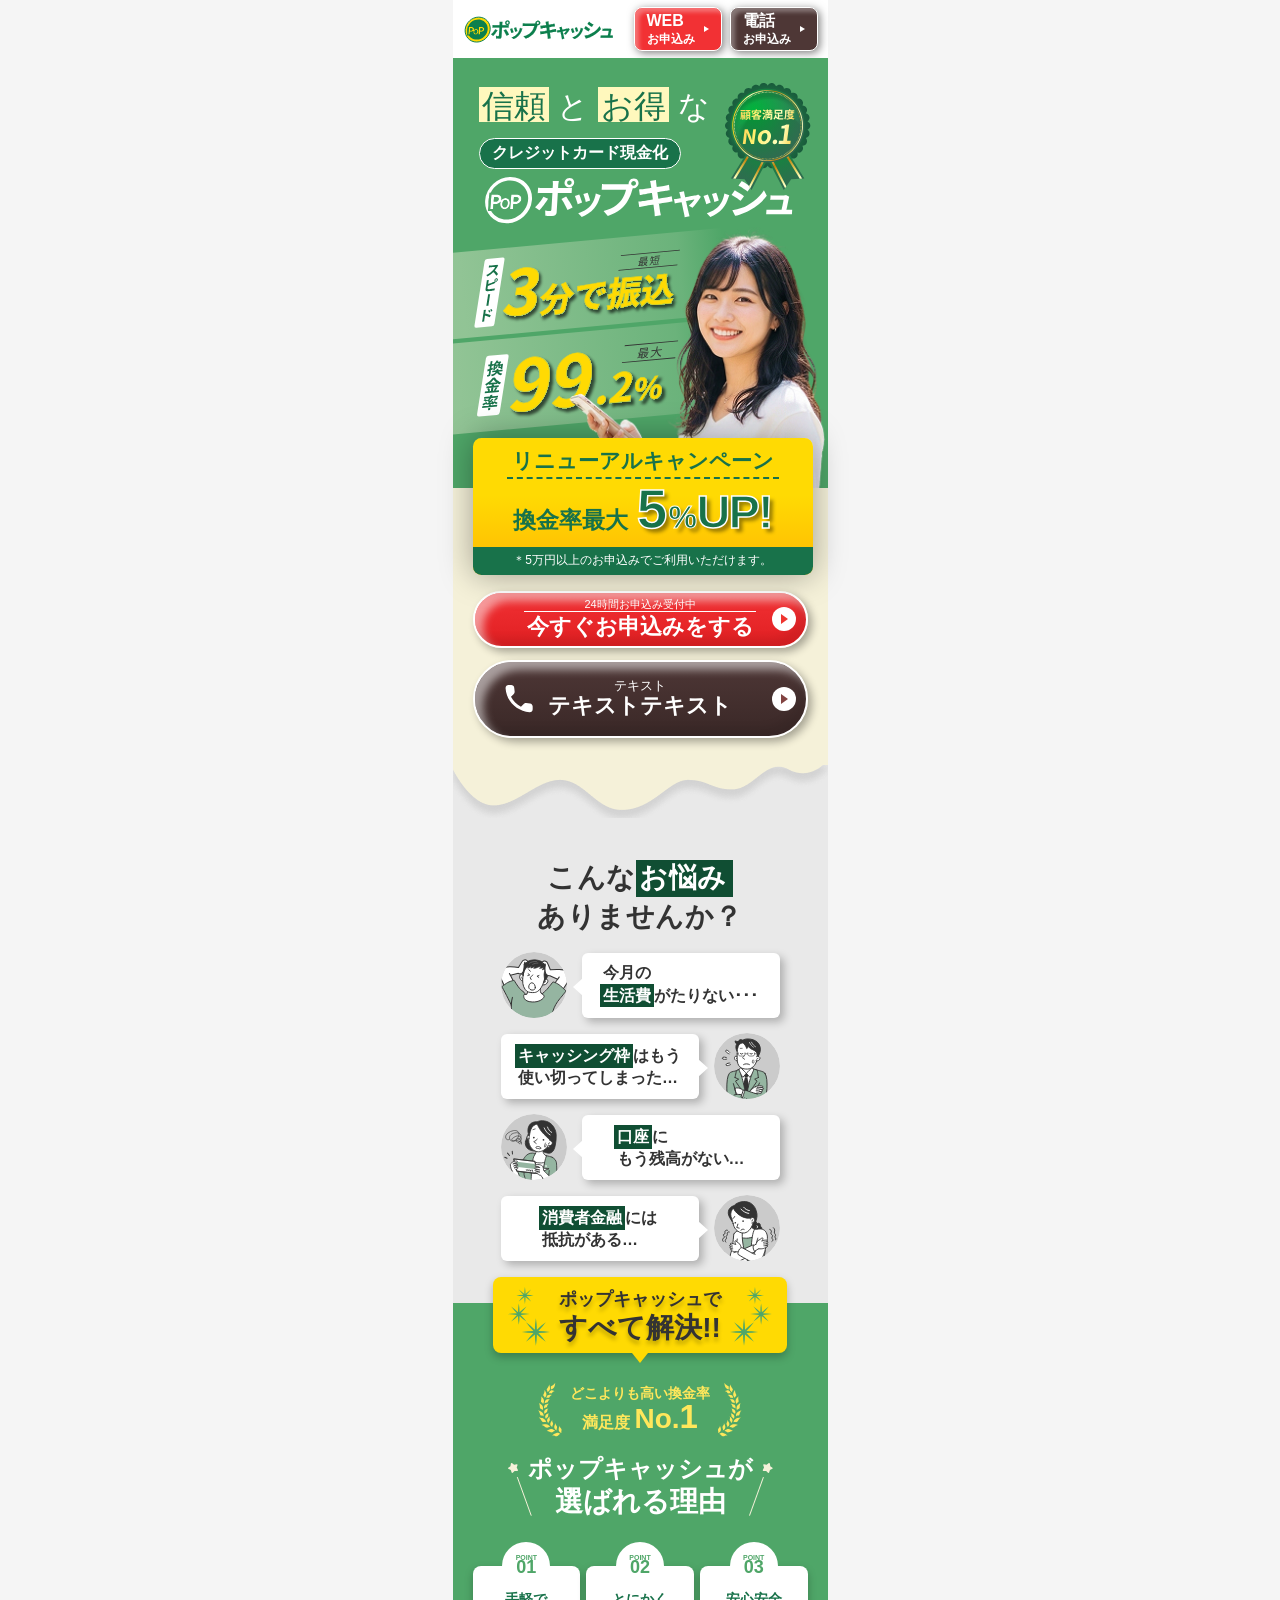
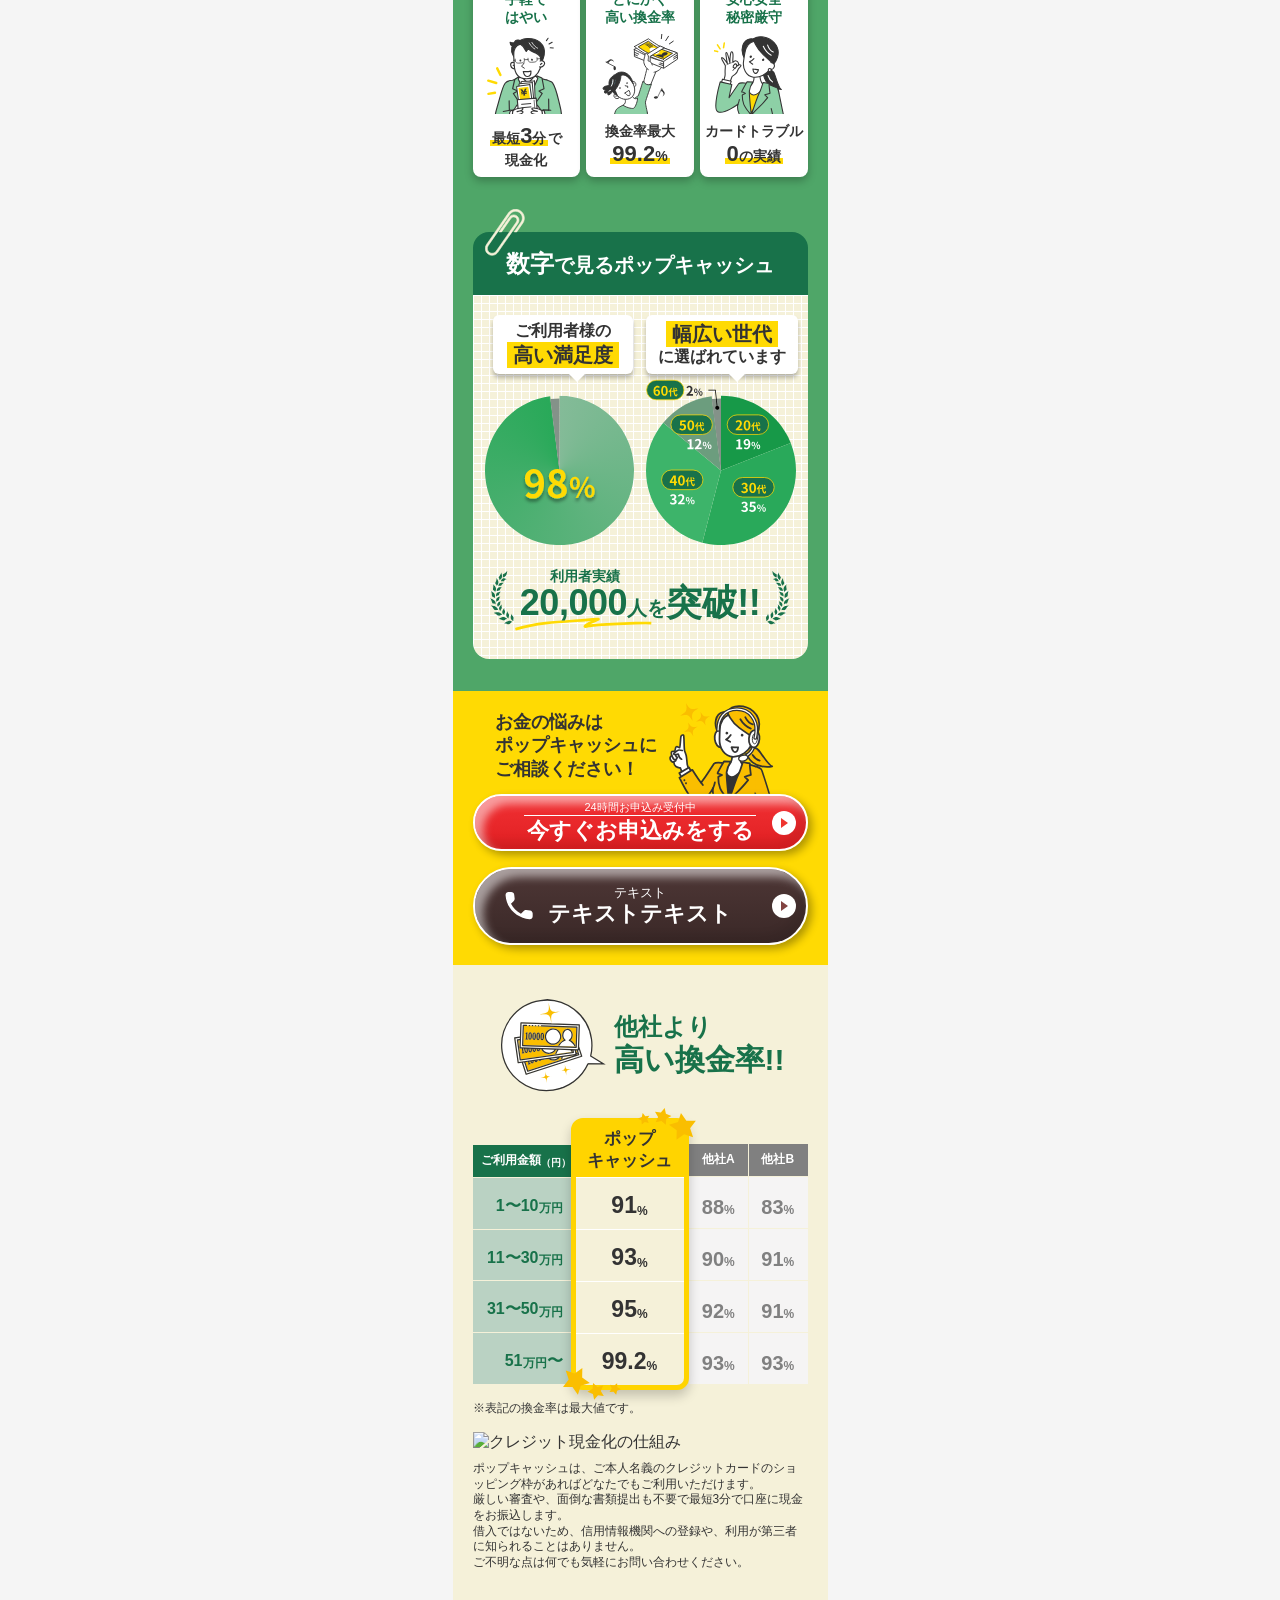
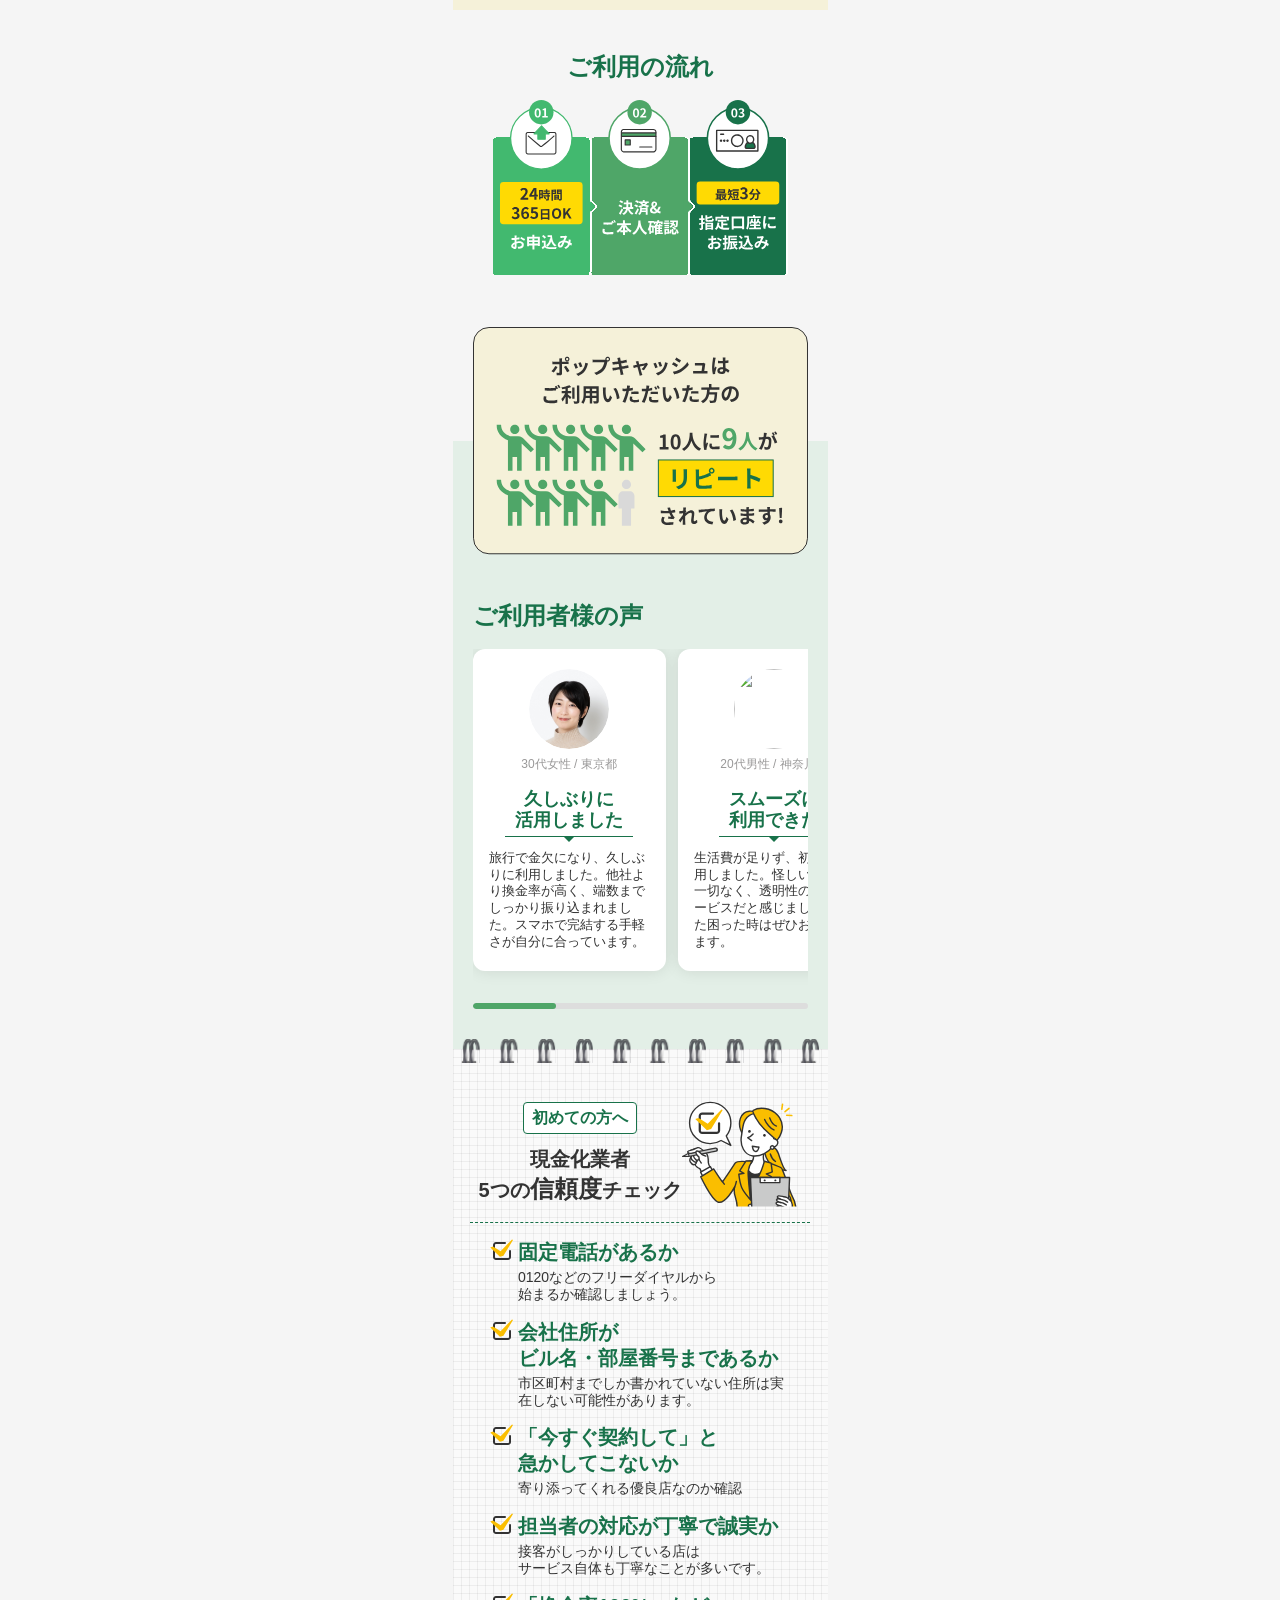
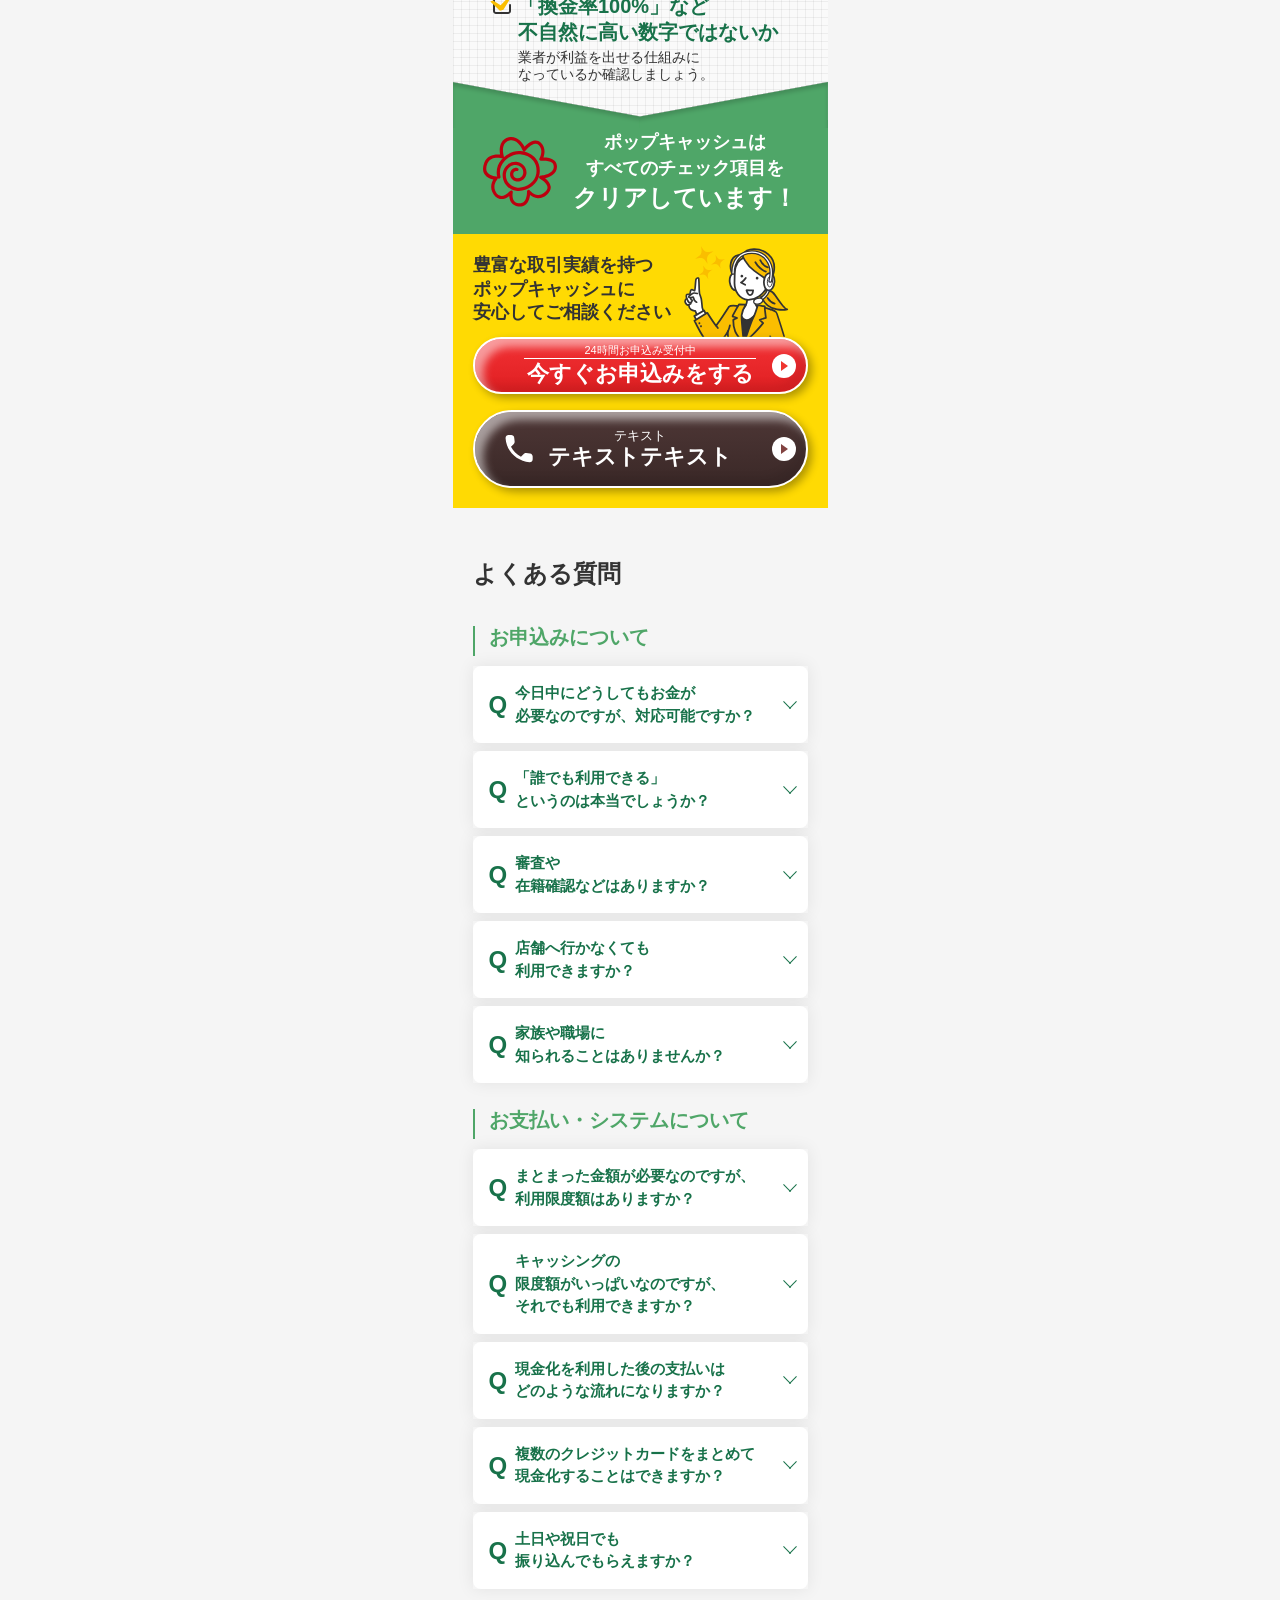
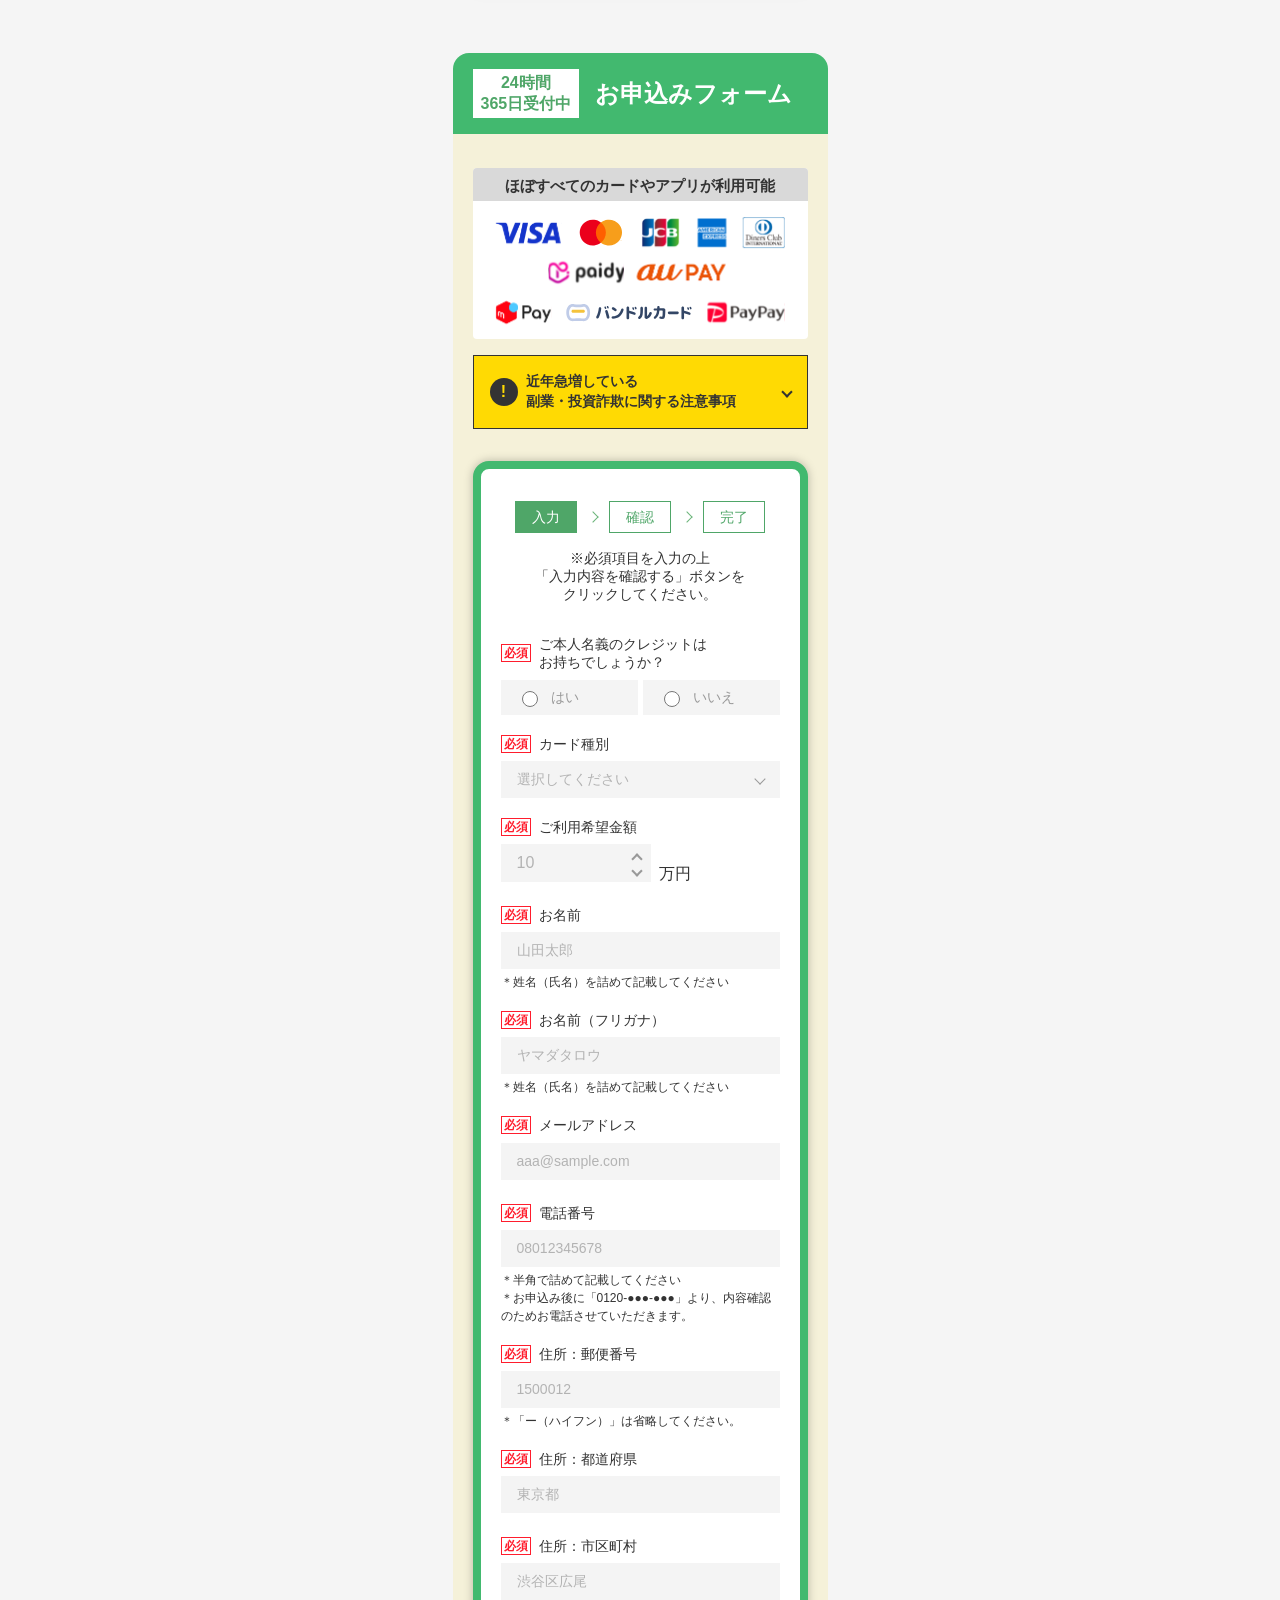
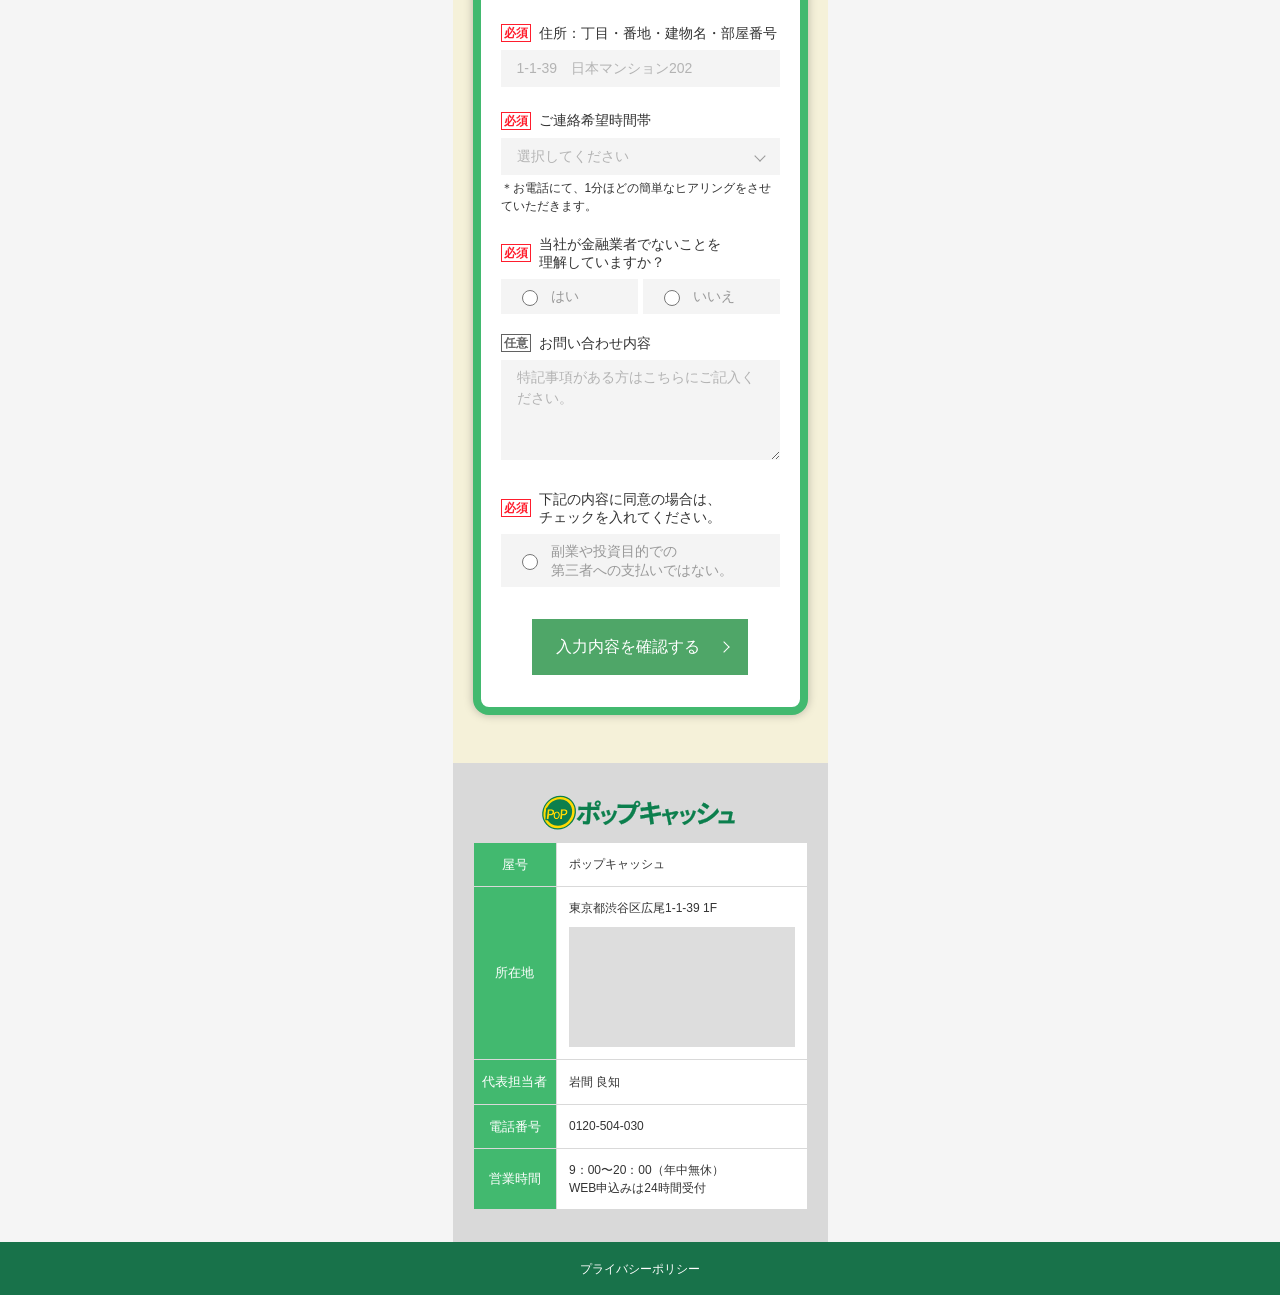
==== commit a0c35e9d: "比較表、現在時刻のCTA挙動クリア" ====
--- a/index.html
+++ b/index.html
@@ -110,7 +110,7 @@
     
         <div class="ctaArea__buttons">
           <a href="#form" class="ctaBtn ctaBtn--primary">
-            <span class="ctaBtn__sub">今すぐのお申込みで最短 <strong class="js-time">12:30</strong> にお振込み</span>
+            <span class="ctaBtn__sub">今すぐのお申込みで最短 <strong class="js-time"></strong> にお振込み</span>
             <span class="ctaBtn__main">今すぐお申込みをする</span>
           </a>
           <a href="#" class="ctaBtn ctaBtn--dark">
@@ -350,8 +350,7 @@
 
 
     <!-- 比較 -->
-    <section class="section compare">
-      <div class="container">
+    <section class="compare">
 
         <div class="compare__heading">
           <!-- 左アイコン -->
@@ -366,51 +365,37 @@
         </div>
 
         <!-- テーブル -->
-        <div class="compare__tableWrap">
-          <div class="compare__highlight" aria-hidden="true">
-            <div class="compare__highlightBox"></div>
-            <div class="compare__highlightHead"></div>
-            <img src="img/compare-star-upper.svg" class="compare__star compare__star--top" alt="">
-            <img src="img/compare-star-buttom.svg" class="compare__star compare__star--bottom" alt="">
-            <p class="compare__mainLabel">ポップキャッシュ</p>
+        <div class="compare__flex">
+
+          <!-- 左 -->
+          <div class="compare__col compare__col--label">
+            <div class="cell head">ご利用金額<span>（円）</span></div>
+            <div class="cell">1〜10<span>万円</span></div>
+            <div class="cell">11〜30<span>万円</span></div>
+            <div class="cell">31〜50<span>万円</span></div>
+            <div class="cell">51<span>万円</span>〜</div>
           </div>
         
-          <div class="compare__table">
-            <div class="compare__row compare__row--head">
-              <div class="compare__cell compare__label">ご利用金額（円）</div>
-              <div class="compare__cell compare__mainHead">ポップキャッシュ</div>
-              <div class="compare__cell">他社A</div>
-              <div class="compare__cell">他社B</div>
-            </div>
+          <!-- 中央 -->
+          <div class="compare__col compare__col--main">
+            <div class="cell head">ポップ<br>キャッシュ</div>
+            <div class="cell">91<span>%</span></div>
+            <div class="cell">93<span>%</span></div>
+            <div class="cell">95<span>%</span></div>
+            <div class="cell">99.2<span>%</span></div>
+          </div>
         
-            <div class="compare__row">
-              <div class="compare__cell compare__label">1〜10万円</div>
-              <div class="compare__cell compare__main">91%</div>
-              <div class="compare__cell">88%</div>
-              <div class="compare__cell">83%</div>
-            </div>
-        
-            <div class="compare__row">
-              <div class="compare__cell compare__label">11〜30万円</div>
-              <div class="compare__cell compare__main">93%</div>
-              <div class="compare__cell">90%</div>
-              <div class="compare__cell">91%</div>
-            </div>
-        
-            <div class="compare__row">
-              <div class="compare__cell compare__label">31〜50万円</div>
-              <div class="compare__cell compare__main">95%</div>
-              <div class="compare__cell">92%</div>
-              <div class="compare__cell">91%</div>
-            </div>
-        
-            <div class="compare__row">
-              <div class="compare__cell compare__label">51万円〜</div>
-              <div class="compare__cell compare__main">99.2%</div>
-              <div class="compare__cell">93%</div>
-              <div class="compare__cell">93%</div>
-            </div>
-          </div>
+          <!-- 右 -->
+          <div class="compare__col compare__col--sub">
+            <div class="cell head">
+              <span>他社A</span>
+              <span>他社B</span>
+            </div>
+            <div class="cell"><span>88<span class="percent">%</span></span><span>83<span class="percent">%</span></span></div>
+            <div class="cell"><span>90<span class="percent">%</span></span><span>91<span class="percent">%</span></span></div>
+            <div class="cell"><span>92<span class="percent">%</span></span><span>91<span class="percent">%</span></span></div>
+            <div class="cell"><span>93<span class="percent">%</span></span><span>93<span class="percent">%</span></span></div>
+          </div>        
         </div>
 
         <p class="compare__note">
@@ -431,7 +416,6 @@
             ご不明な点は何でも気軽にお問い合わせください。
           </p>
         </div>
-      </div>
     </section>
 
     <!-- 流れ -->
--- a/css/style.css
+++ b/css/style.css
@@ -1108,198 +1108,173 @@
 /* =========================
    compare table
 ========================= */
-.compare__tableWrap {
-  position: relative;
-  margin-top: 16px;
-  overflow: visible;
-}
-
-.compare__table {
-  position: relative;
-  z-index: 2;
-  overflow: visible;
-}
-
-/* 行 */
-.compare__row {
-  display: flex;
+/* 横並び */
+.compare__flex{
+  display:flex;
+  justify-content:center;
+  align-items: flex-end;
+  margin-bottom: 16px;
+}
+
+/* カラム */
+.compare__col{
+  display:flex;
+  flex-direction:column;
 }
 
 /* セル共通 */
-.compare__cell {
-  min-width: 0;
-  height: 40px;
-  padding: 0 6px;
-  display: flex;
-  align-items: center;
-  justify-content: center;
+.cell{
+  display:flex;
+  align-items:center;
+  justify-content:center;
+  font-weight:bold;
+  border-bottom:1px solid #F5F1D9;
+}
+
+/* 左 */
+.compare__col--label{
+  width: 98px;
+}
+
+/* 中央 */
+.compare__col--main{
+  width: 118px;
+}
+
+/* 右 */
+.compare__col--sub{
+  width: 119px;
+}
+
+/* 左 */
+.compare__col--label .cell{
+  display: flex;
+  align-items: flex-end;
+  justify-content: flex-end;
+  background:#BAD2C3;
+  color:#18724A;
+  padding: 18px 8px 12px;
+  font-size: 16px;
+}
+.compare__col--label .cell span{
+  font-size: 12px;
+}
+
+/* 左ヘッダ */
+.compare__col--label .head{
+  background:#18724A;
+  color:#fff;
+  padding: 8px 0;
+  font-size: 12px;
+}
+
+.compare__col--label .head span{
+  font-size: 10px;
+}
+
+/* 中央（🔥メイン） */
+.compare__col--main{
+  background:#F5F1D9;
+  border:5px solid #FFD400;
+  border-radius:12px;
+  margin:0;
+  transform: translateY(5px);
+  box-shadow:0 6px 12px rgba(0,0,0,0.2);
+  position: relative;
+  z-index: 1;
+}
+
+.compare__col--main .cell{
+  display: flex;
+  align-items: flex-end; /* ← 下揃え */
+  background:transparent;
+  font-size:23px;
+  font-weight: bold;
+  border-bottom:1px solid #fff;
+  padding: 13px 0 8px;
+}
+
+.compare__col--main .cell span{
+  font-size:12px;
+  margin-bottom: 2px;
+}
+
+.compare__col--main .cell:last-child{
+  border-bottom:none;
+}
+
+/* 上の星 */
+.compare__col--main::before {
+  content: "";
+  position: absolute;
+  top: -15px;
+  left: 85%;
+  transform: translateX(-50%);
+  width: 58px;
+  height: 32px;
+  background: url(../img/compare-star-upper.svg) no-repeat center / contain;
+  pointer-events: none;
+}
+
+/* 下の星 */
+.compare__col--main::after {
+  content: "";
+  position: absolute;
+  bottom: -15px;
+  left: 15%;
+  transform: translateX(-50%);
+  width: 58px;
+  height: 32px;
+  background: url("../img/compare-star-buttom.svg") no-repeat center / contain;
+  pointer-events: none;
+}
+
+/* 中央ヘッダ */
+.compare__col--main .head{
+  background:#FFD400;
+  color:#333;
+  font-size: 17px;
+  font-weight: bold;
+  padding: 5px 0;
   text-align: center;
-  font-weight: 700;
-  border-right: 1px solid #F5F1D9;
-  border-bottom: 1px solid #F5F1D9;
-  background: #E9E9E9;
-  position: relative;
-}
-
-/* 1列目 */
-.compare__cell:nth-child(1) {
-  flex: 98;
-}
-
-/* 2列目（黄色のメイン） */
-.compare__cell:nth-child(2) {
-  flex: 104;
-}
-
-/* 3列目 */
-.compare__cell:nth-child(3) {
-  flex: 40;
-}
-
-/* 4列目 */
-.compare__cell:nth-child(4) {
-  flex: 40;
-}
-
-/* 左列 */
-.compare__label {
-  background: #A9C3B0;
-  color: #18724A;
-  font-size: 14px;
-  line-height: 1.35;
-  justify-content: flex-start;
-  padding-left: 8px;
-}
-
-/* ヘッダー共通 */
-.compare__row--head .compare__cell {
-  background: #6E6E6E;
-  color: #fff;
+}
+
+/* 右 */
+.compare__col--sub .cell{
+  background:#F5F4F4;
+  display:flex;
+  justify-content:space-around;
+  position: relative;
+  padding: 17px 0 8px;
+  font-size: 20px;
+  color: gray;
+}
+
+.compare__col--sub .cell .percent{
   font-size: 12px;
-  line-height: 1.2;
-}
-
-/* 左上 */
-.compare__row--head .compare__label {
-  background: #18724A;
-  color: #fff;
-  justify-content: center;
-  text-align: center;
-  padding-left: 0;
-}
-
-/* 中央列の元ヘッダー文字は使わない */
-.compare__mainHead {
-  color: transparent !important;
-  background: transparent !important;
-}
-
-/* 中央列の数値 */
-.compare__main {
-  border-right: none !important;
-  border-bottom: none !important;
-  color: #333;
-  font-size: 22px;
-  line-height: 1;
-  background: transparent;
-  position: relative;
-  z-index: 3;
-}
-
-/* 白線は 93 / 95 / 99.2 の上だけ */
-.compare__row:nth-child(3) .compare__main::before,
-.compare__row:nth-child(4) .compare__main::before,
-.compare__row:nth-child(5) .compare__main::before {
+}
+
+/* 右ヘッダ */
+.compare__col--sub .head{
+  background:gray;
+  color:#fff;
+  padding: 8px 0;
+  font-size: 12px;
+}
+
+/* 縦線を中央に引く */
+.compare__col--sub .cell::after {
   content: "";
   position: absolute;
-  left: 12%;
-  right: 12%;
   top: 0;
-  height: 1px;
-  background: #fff;
-}
-
-/* 右端 */
-.compare__cell:last-child {
-  border-right: none;
-}
-
-/* =========================
-   中央ハイライト（完全独立）
-========================= */
-.compare__highlight {
-  position: absolute;
-  top: 0;
-  left: calc(98 / 320 * 100%);
-  width: calc(104 / 320 * 100%);
-  height: calc(100% + 8px);
-  z-index: 1;
-  pointer-events: none;
-  overflow: visible;
-  z-index: 1;
-}
-
-/* 本体 */
-.compare__highlightBox {
-  position: absolute;
-  top: 0;
-  left: 0;
-  width: 100%;
-  height: 100%;
+  bottom: 0;
+  left: 50%;
+  width: 1px;
   background: #F5F1D9;
-  border: 4px solid #FFDA03;
-  border-radius: 0 0 6px 6px;
-  box-sizing: border-box;
-}
-
-/* ヘッダー */
-.compare__highlightHead {
-  position: absolute;
-  top: -12px;
-  left: 0;
-  width: 100%;
-  height: 52px;
-  background: #FFDA03;
-  border-radius: 6px 6px 0 0;
-  box-shadow: 0 -4px 0 0 #FFDA03, 4px 0 0 0 #FFDA03, -4px 0 0 0 #FFDA03;
-}
-
-/* ラベル */
-.compare__mainLabel {
-  position: absolute;
-  top: -12px;
-  left: 0;
-  width: 100%;
-  height: 52px;
-  display: flex;
-  align-items: center;
-  justify-content: center;
-  text-align: center;
-  font-weight: 700;
-  font-size: 14px;
-  line-height: 1.25;
-  color: #fff;
-  z-index: 3;
-}
-
-/* 星 */
-.compare__star {
-  position: absolute;
-  display: block;
-  pointer-events: none;
-  z-index: 4;
-}
-
-.compare__star--top {
-  width: 54px;
-  top: -18px;
-  right: -18px;
-}
-
-.compare__star--bottom {
-  width: 48px;
-  bottom: -18px;
-  left: -18px;
+}
+
+.compare__note {
+  font-size: 12px;
 }
 
 
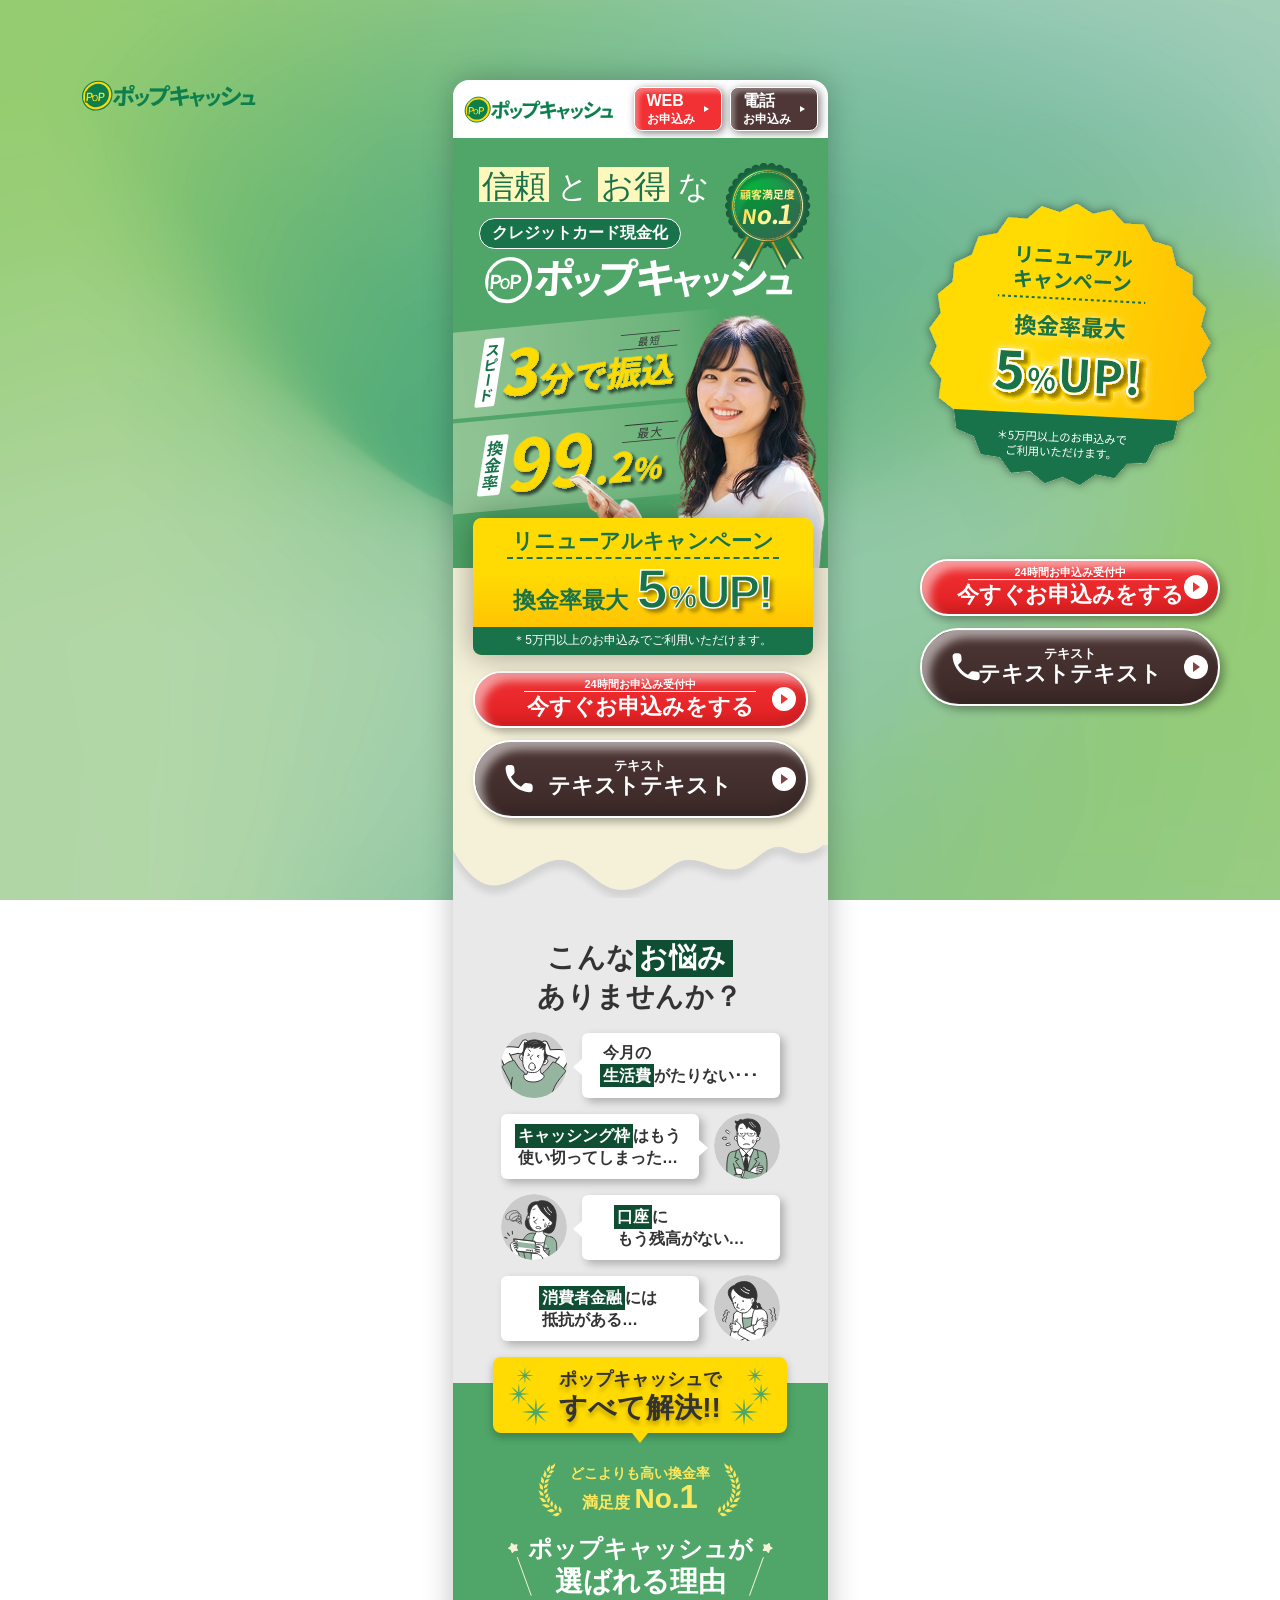
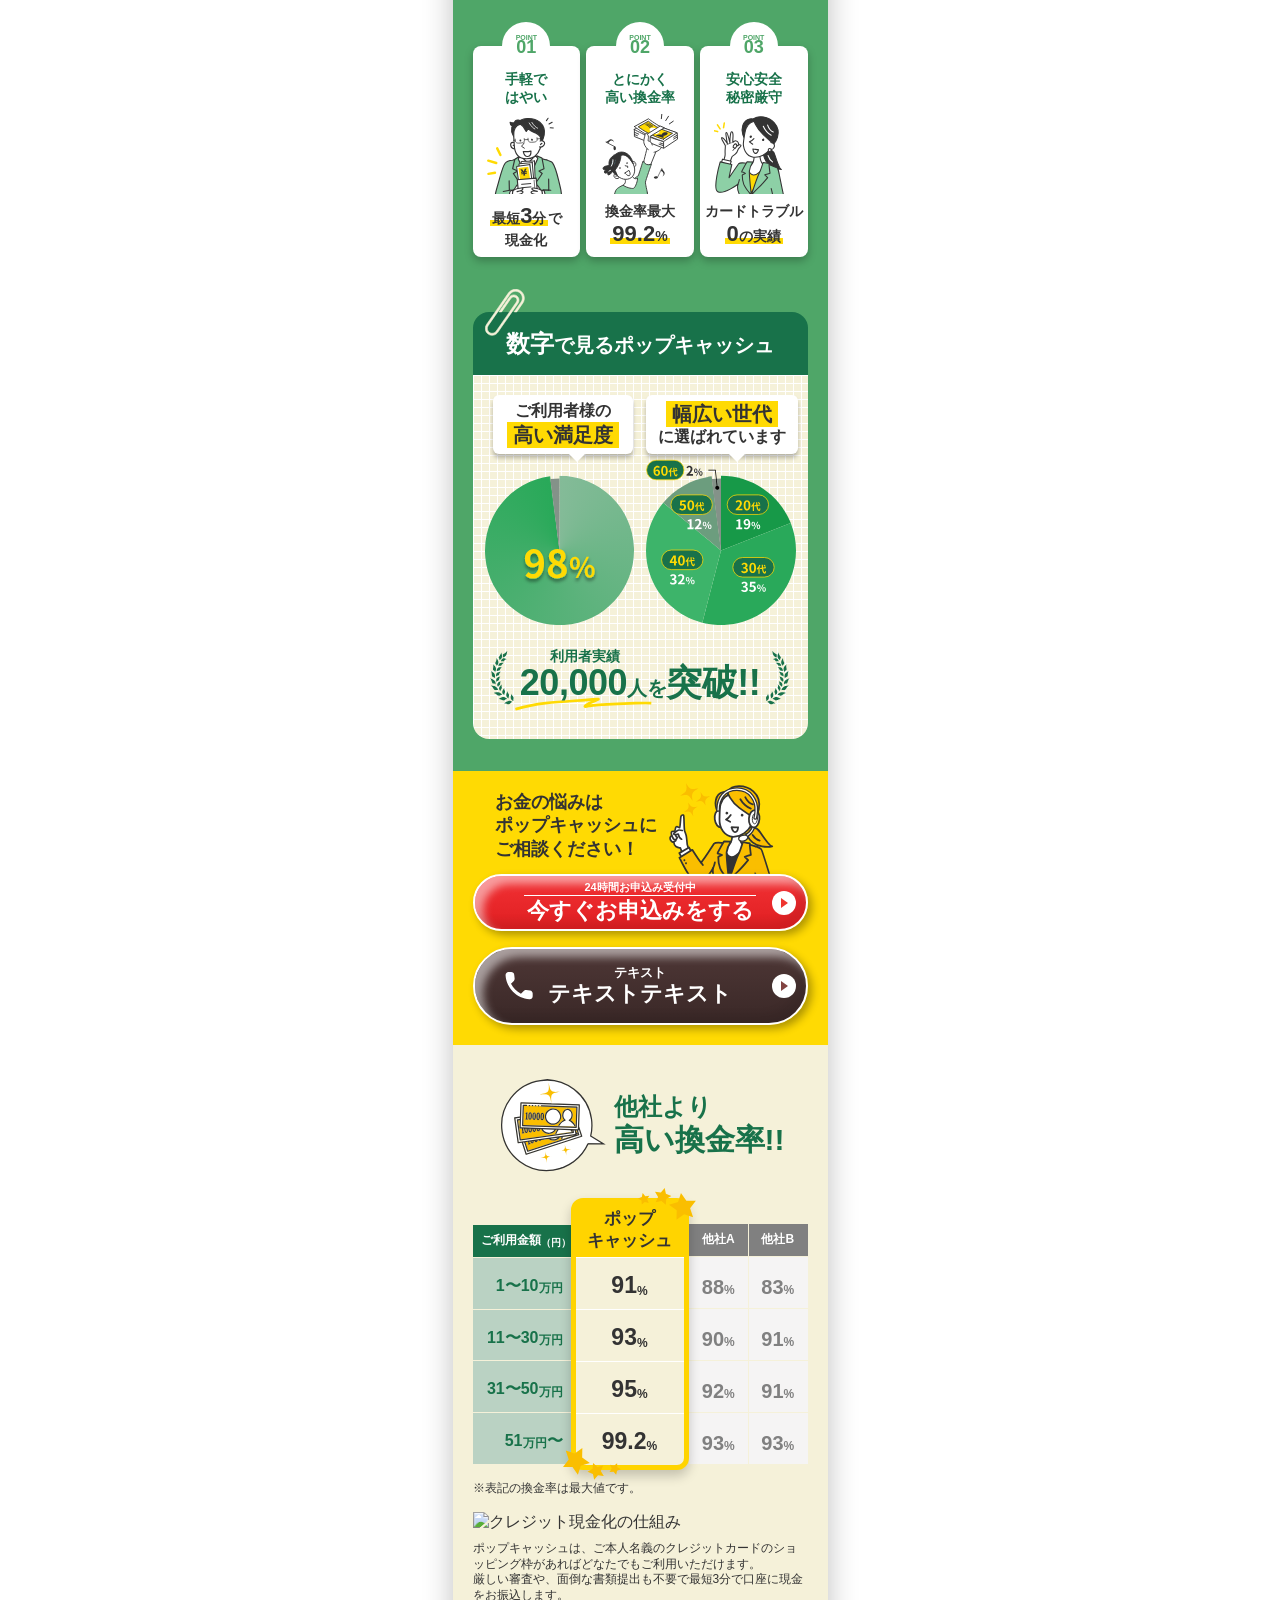
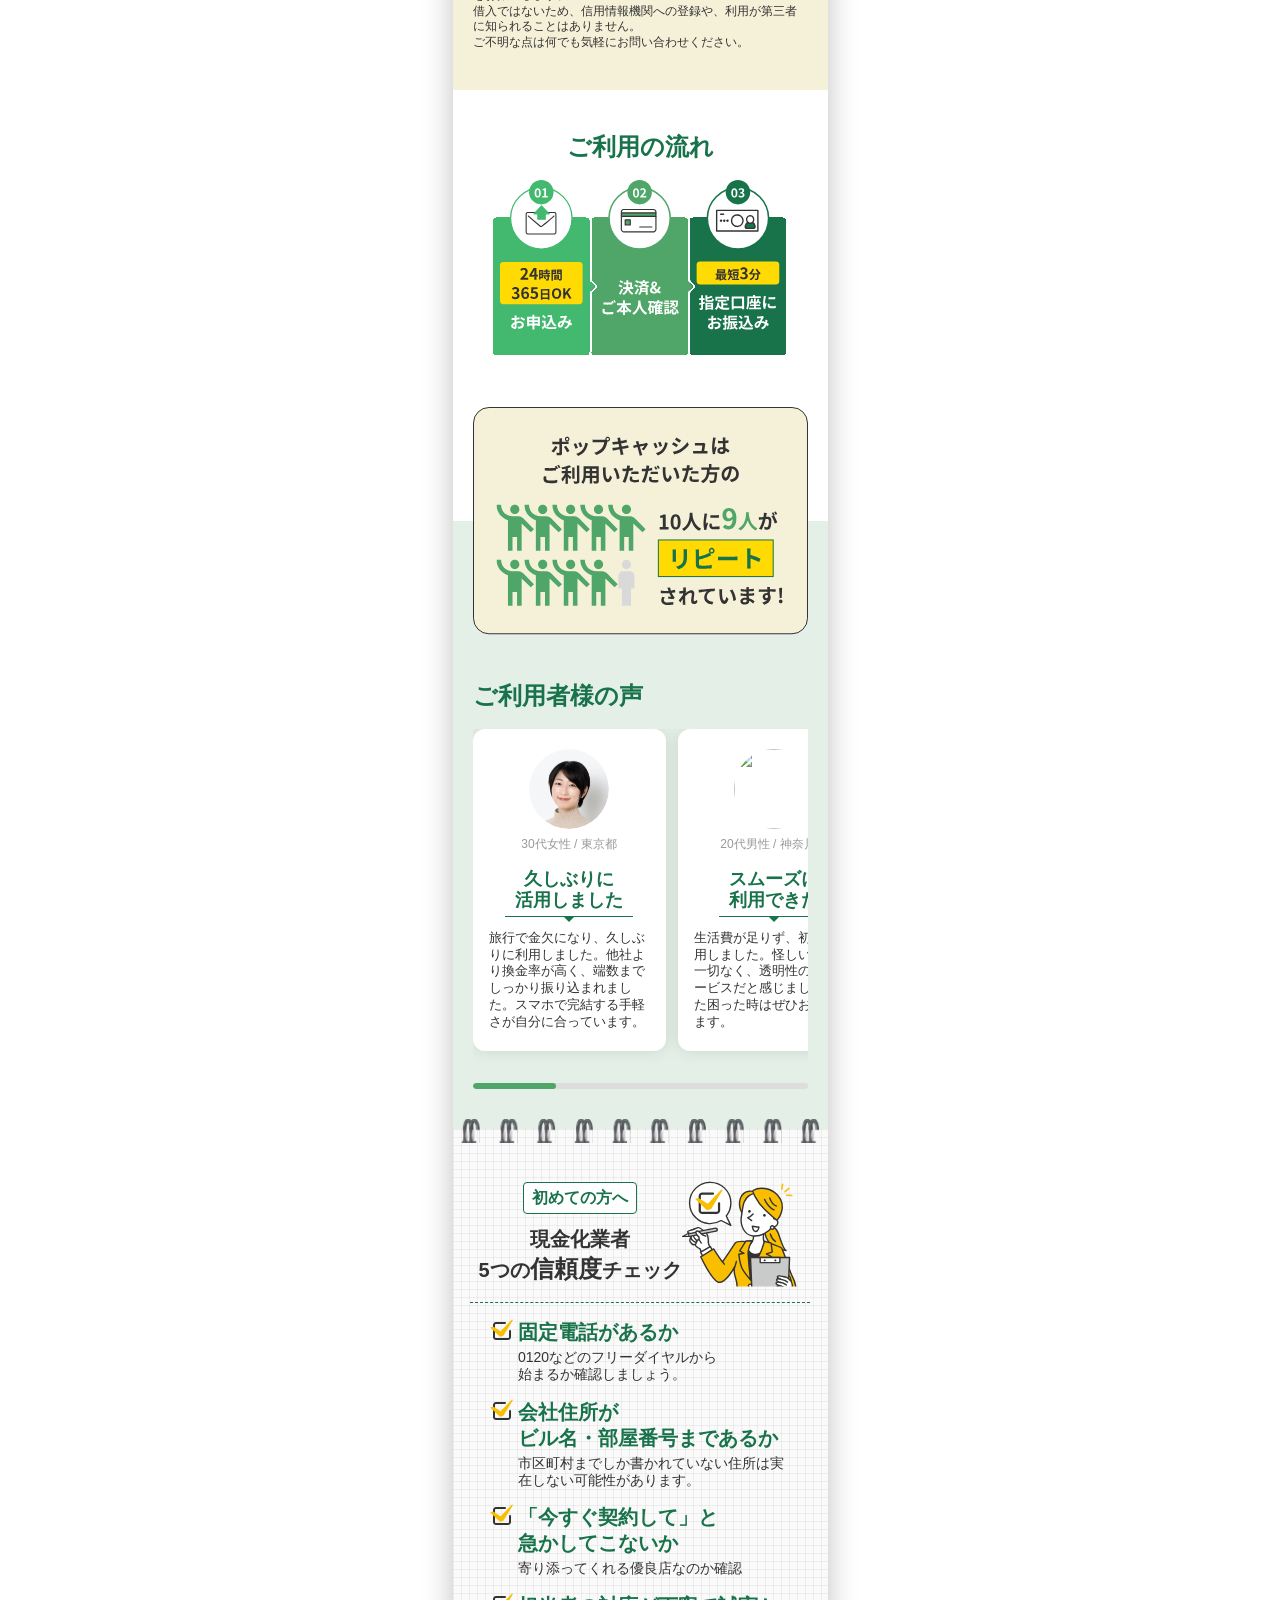
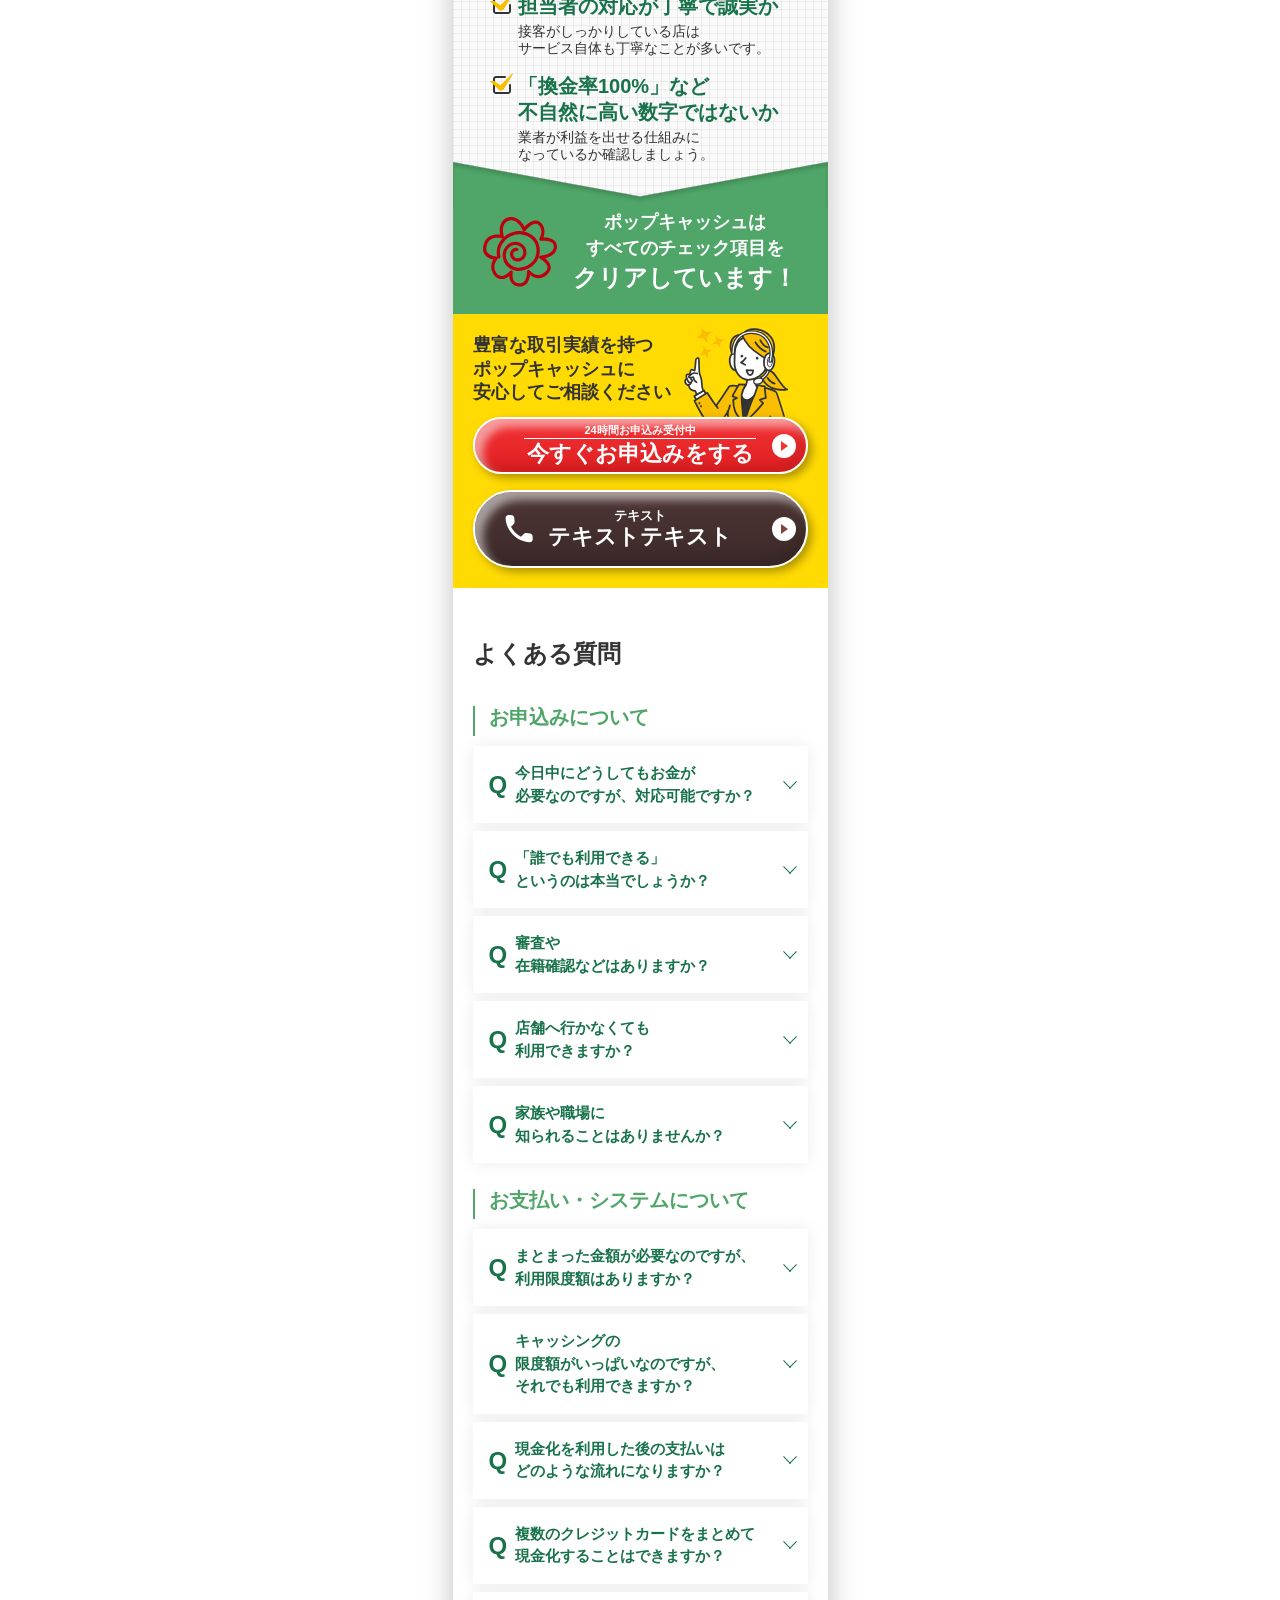
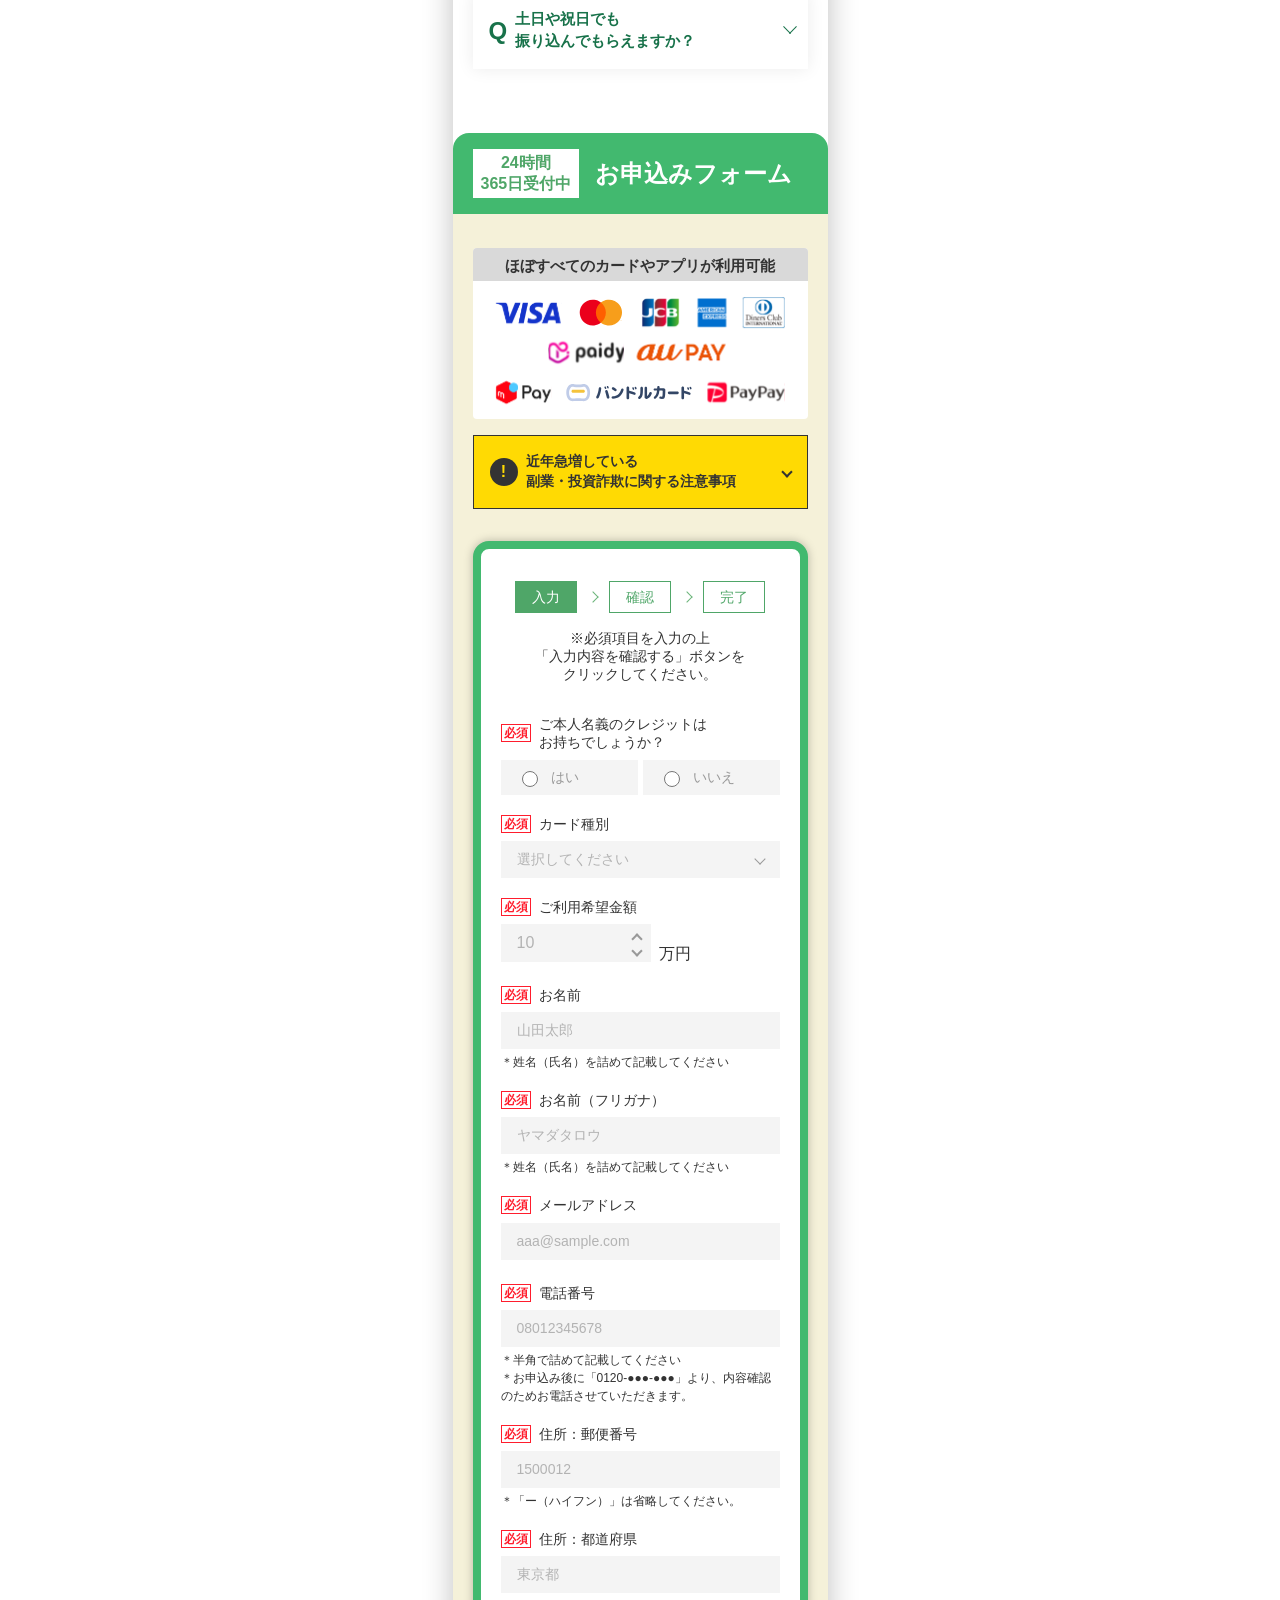
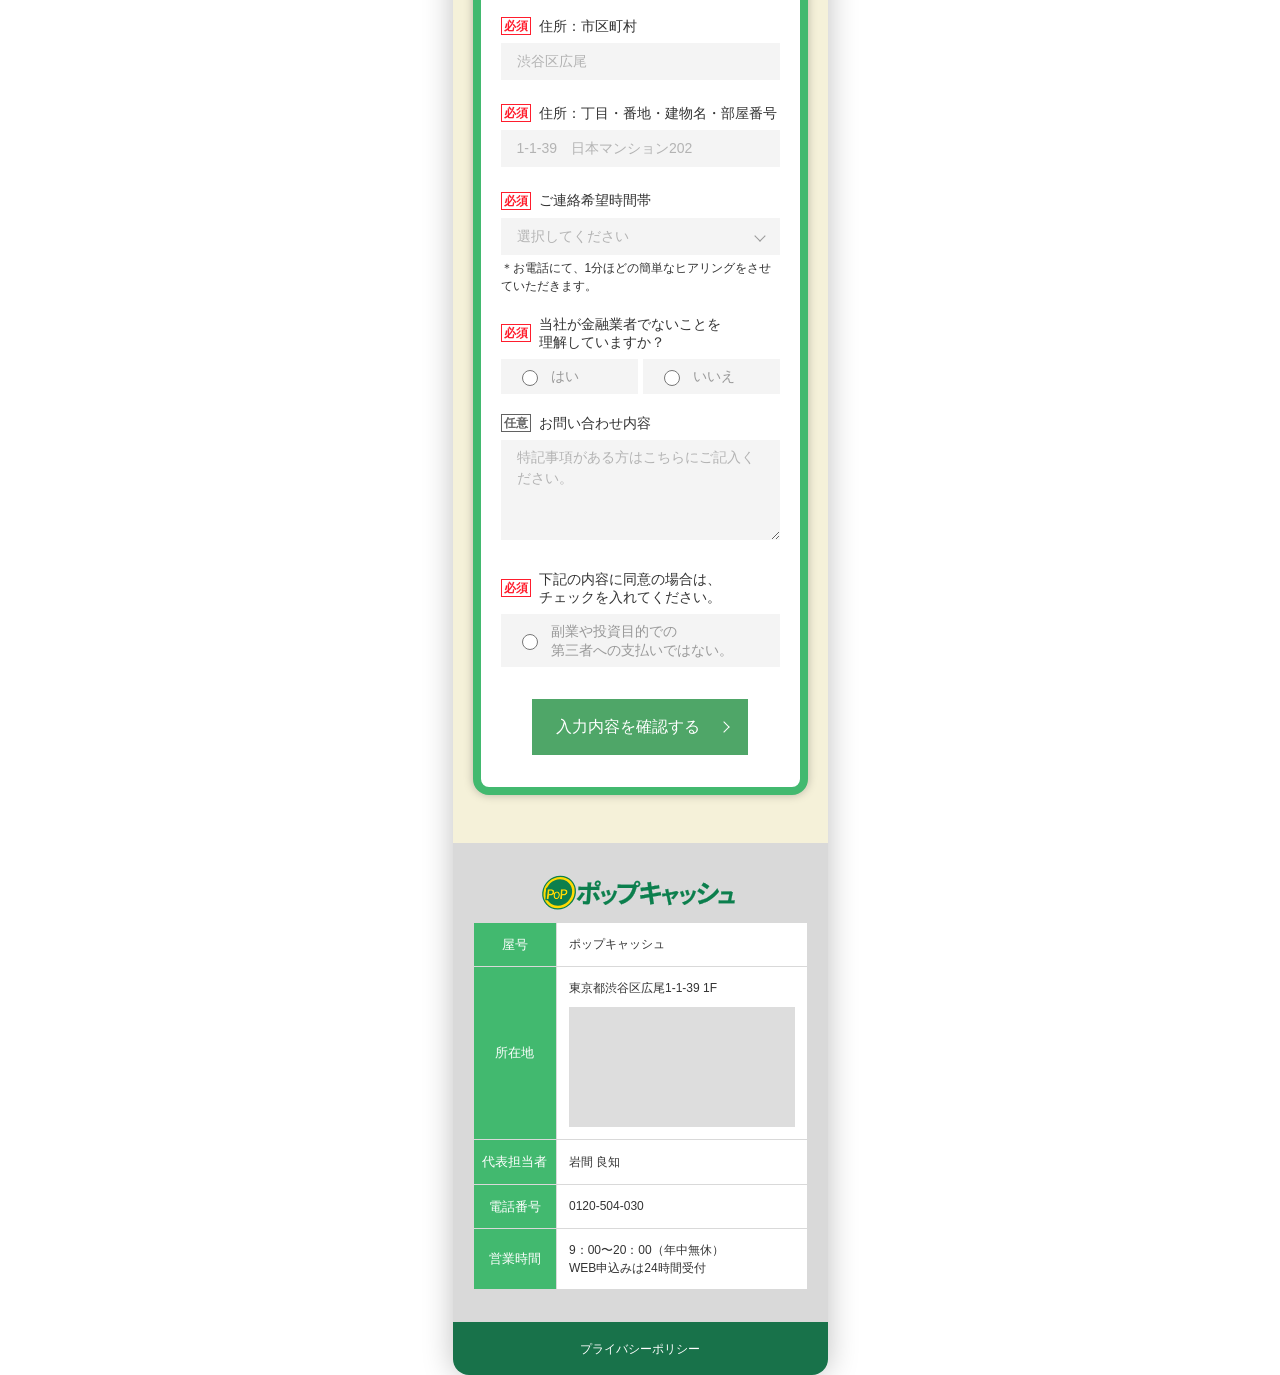
==== commit bb96b883: "PC、レスポンシブ対応クリア" ====
--- a/index.html
+++ b/index.html
@@ -19,1239 +19,1320 @@
 </head>
 
 <body>
-  <div class="wrapper">
 
-  <!-- Header -->
-  <header class="header">
-    <div class="container header__inner">
-  
-      <h1 class="header__logo">
-        <img src="img/common-logo.svg" alt="ポップキャッシュ">
-      </h1>
-  
-      <div class="header__actions">
-        <a href="#form" class="header__btn header__btn--red">
-          <span class="header__btn-main">WEB</span>
-          <span class="header__btn-sub">お申込み</span>
-        </a>
-        
-        <a href="#" class="header__btn header__btn--dark">
-          <span class="header__btn-main">電話</span>
-          <span class="header__btn-sub">お申込み</span>
-        </a>
-      </div>
-  
-    </div>
-  </header>
+<!-- pc版レイアウト -->
+<div class="pc-layout">
+  <!-- 左上ロゴ -->
+  <div class="pc-logo">
+    <img src="img/common-logo.svg" alt="ポップキャッシュ">
+  </div>  
 
-  <main>
-
-    <!-- FV -->
-    <section class="fv">
-      <div class="fv__inner">
-    
-        <!-- テキストエリア -->
-        <div class="fv__text">
-          <div class="fv__catchWrap">
-            <p class="fv__catch">
-              <span class="highlight">信頼</span>
-              <span class="normal">と</span>
-              <span class="highlight">お得</span>
-              <span class="normal">な</span>
-            </p>
-          
-            <p class="fv__label">クレジットカード現金化</p>
-          </div>
-    
-          <h1 class="fv__title">
-            <img src="img/logo-text.svg" alt="ポップキャッシュ">
-          </h1>
-
-          <div class="fv__metric">
-            <img src="img/3minites.svg" alt="最短3分で振込" class="fv__metricImg">
-          </div>
-          
-          <div class="fv__metric2">
-            <img src="img/cash-exchange.svg" alt="換金率99.2%" class="fv__metricImg">
-          </div>
-
-          </div>
-        </div>
-    
-        <!-- 女性 -->
-        <img src="img/woman.png" alt="" class="fv__woman">
-    
-        <!-- バッジ -->
-        <img src="img/badge.svg" alt="" class="fv__badge">
-    
-      </div>
-    </section>
-
-    <!-- CTAエリア、リニューアルキャンペーン -->
-    <section class="ctaArea">
-      <div class="ctaArea__inner">
-    
-        <div class="fv__campaign">
-          <p class="fv__campaign-title">リニューアルキャンペーン</p>
-        
-          <div class="fv__campaign-main">
-            <p class="text">
-              <span class="label">換金率最大</span>
-              <span class="num">5</span>
-              <span class="percent">%</span>
-              <span class="up">UP!</span>
-            </p>
-          </div>
-        
-          <p class="fv__campaign-note">
-            ＊5万円以上のお申込みでご利用いただけます。
-          </p>
-        </div>
-    
-        <div class="ctaArea__buttons">
-          <a href="#form" class="ctaBtn ctaBtn--primary">
-            <span class="ctaBtn__sub">今すぐのお申込みで最短 <strong class="js-time"></strong> にお振込み</span>
-            <span class="ctaBtn__main">今すぐお申込みをする</span>
-          </a>
-          <a href="#" class="ctaBtn ctaBtn--dark">
-            <span class="ctaBtn__icon">
-              <img src="img/phone.svg" alt="">
-            </span>
-            <span class="ctaBtn__sub__dark">テキスト</span>
-            <span class="ctaBtn__main__dark">テキストテキスト</span>
-          </a>
-        </div>    
-      </div>
-      <!-- ギザギザ -->
-      <div class="ctaArea__wave"></div>
-    </section>
-
-    <!-- こんなお悩み -->
-    <section class="problem">
-      <h2 class="section-title">こんな<span class="mark">お悩み</span><br>ありませんか？</h2>
-
-      <div class="problem__inner">
-        <div class="problemItem problemItem--right">
-          <img src="img/problem-man-1.svg" alt="" class="problemItem__avatar">
-          <div class="problemItem__bubble">
-            <p class="problemItem__text">
-              <span>今月の</span><br>
-              <span class="problemItem__mark">生活費</span>がたりない･･･
-            </p>
-          </div>
-        </div>
-        
-        <div class="problemItem problemItem--left">
-          <div class="problemItem__bubble">
-            <p class="problemItem__text">
-              <span class="problemItem__mark">キャッシング枠</span>はもう<br>
-              使い切ってしまった…
-            </p>
-          </div>
-          <img src="img/problem-man-2.svg" alt="" class="problemItem__avatar">
-        </div>
-        
-        <div class="problemItem problemItem--right">
-          <img src="img/problem-woman-1.svg" alt="" class="problemItem__avatar">
-          <div class="problemItem__bubble">
-            <p class="problemItem__text">
-              <span class="problemItem__mark">口座</span>に<br>
-              もう残高がない…
-            </p>
-          </div>
-        </div>
-        
-        <div class="problemItem problemItem--left">
-          <div class="problemItem__bubble">
-            <p class="problemItem__text">
-              <span class="problemItem__mark">消費者金融</span>には<br>
-              抵抗がある…
-            </p>
-          </div>
-          <img src="img/problem-woman-2.svg" alt="" class="problemItem__avatar">
-        </div>
-      </div>
-    </section>
-
-    <!-- 選ばれる理由 -->
-    <section class="reason">
-
-      <!-- 解決吹き出し（ここ） -->
-      <div class="solution">
-        <div class="solution__inner">
-          <img src="img/solution-left.svg" alt="" class="solution__deco solution__deco--left">      
-          <p class="solution__text">
-            <span class="solution__top">ポップキャッシュで</span><br>
-            <span class="solution__bottom">すべて解決!!</span>
-          </p>
-          <img src="img/solution-right.svg" alt="" class="solution__deco solution__deco--right">
-        </div>
-      </div>
-
-      <div class="reason__top">
-        <div class="container">
-          <div class="reason__lead">
-            <div class="reason__laurel">
-              <img src="img/laurel-left.svg" alt="">
-              <div class="reason__text">
-                <p class="reason__sub">どこよりも高い換金率</p>
-                <p class="reason__main">
-                  満足度 <span class="no">No.<span class="num">1</span></span>
-                </p>
-              </div>
-              <img src="img/laurel-right.svg" alt="">
-            </div>
-          </div>
-
-          <h2 class="reason__title">
-            <span class="reason__title-top">ポップキャッシュが</span><br>
-            <span class="reason__title-bottom">選ばれる理由</span>
-          
-            <img src="img/star-left.svg" class="reason__star reason__star--left" alt="">
-            <img src="img/star-right.svg" class="reason__star reason__star--right" alt="">
-          </h2>
-
-          <div class="reason__list">
-
-            <div class="reasonItem">
-              <div class="reasonItem__pointWrap">
-                <p class="reasonItem__point">POINT<br><span>01</span></p>
-              </div>                          
-              <h3 class="reasonItem__title">
-                手軽で<br>はやい
-              </h3>            
-              <div class="reasonItem__image">
-                <img src="img/point-1-person.svg" alt="">
-              </div>            
-              <p class="reasonItem__desc">
-                <span class="highlight">最短<span class="num">3</span>分</span>で<br>
-                現金化
-              </p>
-            </div>
-
-            <div class="reasonItem">
-              <div class="reasonItem__pointWrap">
-                <p class="reasonItem__point">POINT<br><span>02</span></p>
-              </div>                                    
-              <h3 class="reasonItem__title">
-                とにかく<br>高い換金率
-              </h3>                      
-              <div class="reasonItem__image">
-                <img src="img/point-2-person.svg" alt="">
-              </div>                      
-              <p class="reasonItem__desc">
-                換金率最大<br>
-                <span class="highlight">
-                  <span class="num">99.2</span>%
-                </span>
-              </p>
-            </div>
-          
-            <div class="reasonItem">
-              <div class="reasonItem__pointWrap">
-                <p class="reasonItem__point">POINT<br><span>03</span></p>
-              </div>                                    
-              <h3 class="reasonItem__title">
-                安心安全<br>秘密厳守
-              </h3>                      
-              <div class="reasonItem__image">
-                <img src="img/point-3-person.svg" alt="">
-              </div>                      
-              <p class="reasonItem__desc">
-                カードトラブル<br>
-                <span class="highlight">
-                  <span class="num">0</span>の実績
-                </span>
-              </p>
-            </div>
-
-          </div>
-        </div>
-      </div>
-
-      <!-- 数字（内包） -->
-      <div class="reason__number">
-        <div class="container">
-
-          <div class="number__header">
-            <img src="img/clip.svg" class="number__clip" alt="">
-            <p class="number__title"><span>数字</span>で見るポップキャッシュ</p>
-          </div>
-
-          <div class="number__inner">     
-            <!-- タイトル補足（左） -->
-            <div class="number__labelBox number__labelBox--left">
-              <p>ご利用者様の<br><span>高い満足度</span></p>
-            </div>          
-            <!-- タイトル補足（右） -->
-            <div class="number__labelBox number__labelBox--right">
-              <p><span>幅広い世代</span><br>に選ばれています</p>
-            </div>
-          
-            <!-- グラフ -->
-            <div class="number__graphs">          
-              <div class="number__graph number__graph--left">
-                <img src="img/graph-left.svg" alt="">
-              </div>          
-              <div class="number__graph number__graph--right">
-                <img src="img/graph-right.svg" alt="">
-              </div>          
-            </div>     
-
-            <div class="number__result">
-              <img src="img/number-laurel-left.svg" class="number__laurel number__laurel--left" alt="">              
-              <div class="number__text">
-                <p class="number__label">利用者実績</p>            
-                <p class="number__main">
-                  <span class="num">20,000</span><span class="unit">人を</span><span class="strong">突破!!</span>
-                </p>
-              </div>            
-              <img src="img/number-laurel-right.svg" class="number__laurel number__laurel--right" alt="">            
-            </div>                     
-          </div>
-
-          
-        </div>        
-      </div>
-
-    </section>
-
-    <!-- CTA -->
-    <section class="section cta">
-      <div class="cta__inner">
-    
-        <!-- テキスト -->
-        <p class="cta__lead">
-          お金の悩みは<br>
-          ポップキャッシュに<br>
-          ご相談ください！
-        </p>
-    
-        <!-- 女性 -->
-        <img src="img/cta-woman.svg" alt="" class="cta__woman">
-    
-        <!-- ボタン -->
-        <div class="cta__buttons">
-          <a href="#form" class="ctaBtn ctaBtn--primary">
-            <span class="ctaBtn__sub">今すぐのお申込みで最短 <strong class="js-time">12:30</strong> にお振込み</span>
-            <span class="ctaBtn__main">今すぐお申込みをする</span>
-          </a>
-          <a href="#" class="ctaBtn ctaBtn--dark">
-            <span class="ctaBtn__icon">
-              <img src="img/phone.svg" alt="">
-            </span>
-            <span class="ctaBtn__sub__dark">テキスト</span>
-            <span class="ctaBtn__main__dark">テキストテキスト</span>
-          </a>
-        </div>
-    
-      </div>
-    </section>
+  <!-- 右側 -->
+  <div class="pc-side">  
+    <img src="img/pc-badge.svg" class="pc-badge" alt="換金率最大5%UP!">  
+    <div class="ctaArea__buttons">
+      <a href="#form" class="ctaBtn ctaBtn--primary">
+        <span class="ctaBtn__sub">今すぐのお申込みで最短 <strong class="js-time"></strong> にお振込み</span>
+        <span class="ctaBtn__main">今すぐお申込みをする</span>
+      </a>
+      <a href="#" class="ctaBtn ctaBtn--dark">
+        <span class="ctaBtn__icon">
+          <img src="img/phone.svg" alt="">
+        </span>
+        <span class="ctaBtn__sub__dark">テキスト</span>
+        <span class="ctaBtn__main__dark">テキストテキスト</span>
+      </a>
+    </div> 
+  </div>  
+</div>
 
 
-    <!-- 比較 -->
-    <section class="compare">
-
-        <div class="compare__heading">
-          <!-- 左アイコン -->
-          <div class="compare__icon">
-            <img src="img/compare-exchange.svg" alt="">
-          </div>        
-          <!-- テキスト -->
-          <h2 class="compare__title">
-            <span class="compare__title-top">他社より</span>
-            <span class="compare__title-bottom">高い換金率!!</span>
-          </h2>        
-        </div>
-
-        <!-- テーブル -->
-        <div class="compare__flex">
-
-          <!-- 左 -->
-          <div class="compare__col compare__col--label">
-            <div class="cell head">ご利用金額<span>（円）</span></div>
-            <div class="cell">1〜10<span>万円</span></div>
-            <div class="cell">11〜30<span>万円</span></div>
-            <div class="cell">31〜50<span>万円</span></div>
-            <div class="cell">51<span>万円</span>〜</div>
-          </div>
-        
-          <!-- 中央 -->
-          <div class="compare__col compare__col--main">
-            <div class="cell head">ポップ<br>キャッシュ</div>
-            <div class="cell">91<span>%</span></div>
-            <div class="cell">93<span>%</span></div>
-            <div class="cell">95<span>%</span></div>
-            <div class="cell">99.2<span>%</span></div>
-          </div>
-        
-          <!-- 右 -->
-          <div class="compare__col compare__col--sub">
-            <div class="cell head">
-              <span>他社A</span>
-              <span>他社B</span>
-            </div>
-            <div class="cell"><span>88<span class="percent">%</span></span><span>83<span class="percent">%</span></span></div>
-            <div class="cell"><span>90<span class="percent">%</span></span><span>91<span class="percent">%</span></span></div>
-            <div class="cell"><span>92<span class="percent">%</span></span><span>91<span class="percent">%</span></span></div>
-            <div class="cell"><span>93<span class="percent">%</span></span><span>93<span class="percent">%</span></span></div>
-          </div>        
-        </div>
-
-        <p class="compare__note">
-          ※表記の換金率は最大値です。
-        </p>
-
-        <!-- ===================== -->
-        <!-- 仕組み（compare内） -->
-        <!-- ===================== -->
-        <div class="system">
-          <div class="system__inner">
-            <img src="img/flow-system.svg" alt="クレジット現金化の仕組み">
-          </div>
-          <p>
-            ポップキャッシュは、ご本人名義のクレジットカードのショッピング枠があればどなたでもご利用いただけます。<br>
-            厳しい審査や、面倒な書類提出も不要で最短3分で口座に現金をお振込します。<br>
-            借入ではないため、信用情報機関への登録や、利用が第三者に知られることはありません。<br>
-            ご不明な点は何でも気軽にお問い合わせください。
-          </p>
-        </div>
-    </section>
-
-    <!-- 流れ -->
-    <section class="section flow">
-      <div class="container">
-        <h2 class="flow__title">
-          ご利用の流れ
-        </h2>        
-        <div class="flow__inner">
-          <img src="img/flow.svg" alt="ご利用の流れ">
-        </div>
-      </div>
-    </section>
-    
-    <!-- 声 -->
-    <section class="voice">
-      <div class="user">
-        <div class="user__inner">
-          <img src="img/user.svg" alt="利用者の9割がリピート">
-        </div>
-      </div>
-
-      <div class="voice__inner">
-        <h2 class="section-title">ご利用者様の声</h2>
-
-        <div class="voice__slider swiper">
-          <div class="swiper-wrapper">
-
-            <div class="swiper-slide">
-              <div class="voiceCard">
-                <div class="voiceCard__avatar">
-                  <img src="img/voice-1.svg" alt="">
-                </div>
-                <p class="voiceCard__meta">30代女性 / 東京都</p>
-                <h3 class="voiceCard__title">久しぶりに<br>活用しました</h3>
-                <p class="voiceCard__text">
-                  旅行で金欠になり、久しぶりに利用しました。他社より換金率が高く、端数までしっかり振り込まれました。スマホで完結する手軽さが自分に合っています。
-                </p>
-              </div>
-            </div>
-
-            <div class="swiper-slide">
-              <div class="voiceCard">
-                <div class="voiceCard__avatar">
-                  <img src="img/voice-2.svg" alt="">
-                </div>
-                <p class="voiceCard__meta">20代男性 / 神奈川県</p>
-                <h3 class="voiceCard__title">スムーズに<br>利用できた</h3>
-                <p class="voiceCard__text">
-                  生活費が足りず、初めて利用しました。怪しい勧誘も一切なく、透明性の高いサービスだと感じました。また困った時はぜひお願いします。
-                </p>
-              </div>
-            </div>
-
-            <div class="swiper-slide">
-              <div class="voiceCard">
-                <div class="voiceCard__avatar">
-                  <img src="img/voice-3.svg" alt="">
-                </div>
-                <p class="voiceCard__meta">40代女性 / 兵庫県</p>
-                <h3 class="voiceCard__title">数回<br>利用しています</h3>
-                <p class="voiceCard__text">
-                  審査不要で信用情報に響かず、迅速に現金化できるのが助かります。換金率も安定しており、困った時に数回利用しています。
-                </p>
-              </div>
-            </div>
-
-            <div class="swiper-slide">
-              <div class="voiceCard">
-                <div class="voiceCard__avatar">
-                  <img src="img/voice-4.svg" alt="">
-                </div>
-                <p class="voiceCard__meta">30代男性 / 埼玉県</p>
-                <h3 class="voiceCard__title">対応が<br>丁寧でした</h3>
-                <p class="voiceCard__text">
-                  電話対応が丁寧で、仕組みを分かりやすく説明してくれたのが好印象でした。家族に内緒で進められたのも有り難いです。無事に終わり、感謝しています。
-                </p>
-              </div>
-            </div>
-
-            <div class="swiper-slide">
-              <div class="voiceCard">
-                <div class="voiceCard__avatar">
-                  <img src="img/voice-5.svg" alt="">
-                </div>
-                <p class="voiceCard__meta">20代女性 / 千葉県</p>
-                <h3 class="voiceCard__title">手続きが<br>とても楽でした！</h3>
-                <p class="voiceCard__text">
-                  身分証だけでスムーズに進み、煩わしい書類もなし。最初は不安でしたが、即入金されて安心しました。また頼りにします。
-                </p>
-              </div>
-            </div>
-
-          </div>
-
-          <div class="voice__progress">
-            <div class="voice__bar"></div>
-          </div>
-        </div>
-      </div>
-    </section>
-
-    <!-- 初めて -->
-    <section class="check tile-bg">
-      <div class="check__inner">
-    
-        <div class="check__headline">
-          <div class="check__text">
-            <p class="check__label">初めての方へ</p>        
-            <h2 class="check__title">
-              <span class="check__title-top">現金化業者</span><br>
-              <span class="check__title-sub">5つの</span><span class="check__title-main"></span>信頼度</span><span class="check__title-sub">チェック</span>
-            </h2>
-          </div>        
-          <div class="check__image">
-            <img src="img/beginner-woman.svg" alt="">
-          </div>
-        </div>
-    
-        <ul class="check__list">
-    
-          <li class="checkItem">
-            <img src="img/tabler_checkbox.svg" alt="">
-            <div>
-              <p class="checkItem__title">固定電話があるか</p>
-              <p class="checkItem__text">
-                0120などのフリーダイヤルから<br>
-                始まるか確認しましょう。
-              </p>
-            </div>
-          </li>
-    
-          <li class="checkItem">
-            <img src="img/tabler_checkbox.svg" alt="">
-            <div>
-              <p class="checkItem__title">会社住所が<br>ビル名・部屋番号まであるか</p>
-              <p class="checkItem__text">
-                市区町村までしか書かれていない住所は実在しない可能性があります。
-              </p>
-            </div>
-          </li>
-    
-          <li class="checkItem">
-            <img src="img/tabler_checkbox.svg" alt="">
-            <div>
-              <p class="checkItem__title">「今すぐ契約して」と<br>急かしてこないか</p>
-              <p class="checkItem__text">
-                寄り添ってくれる優良店なのか確認
-              </p>
-            </div>
-          </li>
-    
-          <li class="checkItem">
-            <img src="img/tabler_checkbox.svg" alt="">
-            <div>
-              <p class="checkItem__title">担当者の対応が丁寧で誠実か</p>
-              <p class="checkItem__text">
-                接客がしっかりしている店は<br>
-                サービス自体も丁寧なことが多いです。
-              </p>
-            </div>
-          </li>
-    
-          <li class="checkItem">
-            <img src="img/tabler_checkbox.svg" alt="">
-            <div>
-              <p class="checkItem__title">
-                「換金率100%」など<br>不自然に高い数字ではないか
-              </p>
-              <p class="checkItem__text">
-                業者が利益を出せる仕組みに<br>
-                なっているか確認しましょう。
-              </p>
-            </div>
-          </li>    
-        </ul>    
-      </div>    
-
-      <div class="check__bottom">
-        <img src="img/check-back.svg" alt="" class="check__bg">      
-        <div class="check__content">
-          <img src="img/beginner-flower.svg" alt="" class="check__icon">      
-          <p class="check__text">
-            <span class="check__line1">ポップキャッシュは</span><br>
-            <span class="check__line2">すべてのチェック項目を</span><br>
-            <span class="check__line3">クリアしています！</span>
-          </p>
-        </div>
-      </div>            
-    </section>
-
-    <!-- CTA -->
-    <section class="section cta">
-      <div class="cta__inner">
-    
-        <!-- テキスト -->
-        <p class="cta__lead cta__lead-2">
-          豊富な取引実績を持つ<br>
-          ポップキャッシュに<br>
-          安心してご相談ください
-        </p>
-    
-        <!-- 女性 -->
-        <img src="img/cta-woman.svg" alt="" class="cta__woman cta__woman-2">
-    
-        <!-- ボタン -->
-        <div class="cta__buttons">
-          <a href="#form" class="ctaBtn ctaBtn--primary">
-            <span class="ctaBtn__sub">今すぐのお申込みで最短 <strong class="js-time">12:30</strong> にお振込み</span>
-            <span class="ctaBtn__main">今すぐお申込みをする</span>
-          </a>
-          <a href="#" class="ctaBtn ctaBtn--dark">
-            <span class="ctaBtn__icon">
-              <img src="img/phone.svg" alt="">
-            </span>
-            <span class="ctaBtn__sub__dark">テキスト</span>
-            <span class="ctaBtn__main__dark">テキストテキスト</span>
-          </a>
-        </div>
-    
-      </div>
-    </section>
-
-    <!-- FAQ -->
-    <section class="section faq">
-      <h2 class="section-title">よくある質問</h2>
-
-      <div class="faq__list">
-        <!-- ブロック① -->
-        <div class="faq__group">
-          <p class="faq__groupTitle">お申込みについて</p>
-      
-          <div class="faq-item">
-            <div class="faq-q">
-              <span class="faq-q__icon">Q</span>
-              <span class="faq-q__text">
-                今日中にどうしてもお金が<br>
-                必要なのですが、対応可能ですか？
-              </span>
-              <span class="faq-q__arrow"></span>
-            </div>
-            <!-- 回答 -->
-            <div class="faq-a">
-              <div class="faq-a__inner">
-                <span class="faq-a__icon">A</span>
-                <div class="faq-a__text">
-                  営業時間内のお申込みであれば、最短3分でお振込みが可能です。<br>
-                  <small>※お申込み状況により、初回は15〜30分ほどお時間をいただく場合がございます。</small>
-                </div>
-              </div>
-            </div>
-          </div>
-      
-          <div class="faq-item">
-            <div class="faq-q">
-              <span class="faq-q__icon">Q</span>
-              <span class="faq-q__text">
-                「誰でも利用できる」<br>
-                というのは本当でしょうか？
-              </span>
-              <span class="faq-q__arrow"></span>
-            </div>
-            <!-- 回答 -->
-            <div class="faq-a">
-              <div class="faq-a__inner">
-                <span class="faq-a__icon">A</span>
-                <div class="faq-a__text">
-                  20歳以上で、ご本人名義のクレジットカードをお持ちであれば、どなたでもご利用いただけます。<br>
-                  <small>※未成年の方のご利用はお断りしております。</small>
-                </div>
-              </div>
-            </div>
-          </div>
-
-          <div class="faq-item">
-            <div class="faq-q">
-              <span class="faq-q__icon">Q</span>
-              <span class="faq-q__text">
-                審査や<br>
-                在籍確認などはありますか？
-              </span>
-              <span class="faq-q__arrow"></span>
-            </div>
-            <!-- 回答 -->
-            <div class="faq-a">
-              <div class="faq-a__inner">
-                <span class="faq-a__icon">A</span>
-                <div class="faq-a__text">
-                  いいえ、一切ございません。<br>
-                  金融機関の貸付ではないため、職場への連絡や厳しい審査なしで即日現金をお受け取りいただけます。
-                </div>
-              </div>
-            </div>
-          </div>
-
-          <div class="faq-item">
-            <div class="faq-q">
-              <span class="faq-q__icon">Q</span>
-              <span class="faq-q__text">
-                店舗へ行かなくても<br>
-                利用できますか？
-              </span>
-              <span class="faq-q__arrow"></span>
-            </div>
-            <!-- 回答 -->
-            <div class="faq-a">
-              <div class="faq-a__inner">
-                <span class="faq-a__icon">A</span>
-                <div class="faq-a__text">
-                  ご来店の必要はありません。<br>
-                  スマホやパソコンからオンラインで全ての手続きが完結するため、日本全国どこからでもご利用いただけます。
-                </div>
-              </div>
-            </div>
-          </div>
-
-          <div class="faq-item">
-            <div class="faq-q">
-              <span class="faq-q__icon">Q</span>
-              <span class="faq-q__text">
-                家族や職場に<br>
-                知られることはありませんか？
-              </span>
-              <span class="faq-q__arrow"></span>
-            </div>
-            <!-- 回答 -->
-            <div class="faq-a">
-              <div class="faq-a__inner">
-                <span class="faq-a__icon">A</span>
-                <div class="faq-a__text">
-                  ご自宅や職場に商品やDMが届くことはございません。<br>
-                  そのため、ご家族や職場の方に知られる心配はありませんのでご安心ください。
-                </div>
-              </div>
-            </div>
-          </div>
-      
-        </div>
-      
-        <!-- ブロック② -->
-        <div class="faq__group">
-          <p class="faq__groupTitle">お支払い・システムについて</p>
-      
-          <div class="faq-item">
-            <div class="faq-q">
-              <span class="faq-q__icon">Q</span>
-              <span class="faq-q__text">
-                まとまった金額が必要なのですが、<br>
-                利用限度額はありますか？
-              </span>
-              <span class="faq-q__arrow"></span>
-            </div>
-            <!-- 回答 -->
-            <div class="faq-a">
-              <div class="faq-a__inner">
-                <span class="faq-a__icon">A</span>
-                <div class="faq-a__text">
-                  クレジットカード現金化に利用限度額はございません。<br>
-                  お持ちのカードのショッピング枠の範囲内であれば、上限までご利用いただけます。
-                </div>
-              </div>
-            </div>
-          </div>
-
-          <div class="faq-item">
-            <div class="faq-q">
-              <span class="faq-q__icon">Q</span>
-              <span class="faq-q__text">
-                キャッシングの<br>
-                限度額がいっぱいなのですが、<br>
-                それでも利用できますか？
-              </span>
-              <span class="faq-q__arrow"></span>
-            </div>
-            <!-- 回答 -->
-            <div class="faq-a">
-              <div class="faq-a__inner">
-                <span class="faq-a__icon">A</span>
-                <div class="faq-a__text">
-                  はい、ご利用いただけます。<br>
-                  現金化ではキャッシング枠は使用しないため、ショッピング枠の残高があれば問題なくご利用可能です。
-                </div>
-              </div>
-            </div>
-          </div>
-
-          <div class="faq-item">
-            <div class="faq-q">
-              <span class="faq-q__icon">Q</span>
-              <span class="faq-q__text">
-                現金化を利用した後の支払いは<br>
-                どのような流れになりますか？
-              </span>
-              <span class="faq-q__arrow"></span>
-            </div>
-            <!-- 回答 -->
-            <div class="faq-a">
-              <div class="faq-a__inner">
-                <span class="faq-a__icon">A</span>
-                <div class="faq-a__text">
-                  クレジットカード会社へのお支払いは、翌月以降のお支払いとなります。
-                  お支払い方法は一括・分割・リボ払いなどからお選びいただけます。
-                </div>
-              </div>
-            </div>
-          </div>
-
-          <div class="faq-item">
-            <div class="faq-q">
-              <span class="faq-q__icon">Q</span>
-              <span class="faq-q__text">
-                複数のクレジットカードをまとめて<br>
-                現金化することはできますか？
-              </span>
-              <span class="faq-q__arrow"></span>
-            </div>
-            <!-- 回答 -->
-            <div class="faq-a">
-              <div class="faq-a__inner">
-                <span class="faq-a__icon">A</span>
-                <div class="faq-a__text">
-                  はい、可能です。
-                  複数枚のカードを組み合わせて、ご希望の金額に調整することができます。お申込み時にスタッフまでお気軽にご相談ください。
-                </div>
-              </div>
-            </div>
-          </div>
-
-          <div class="faq-item">
-            <div class="faq-q">
-              <span class="faq-q__icon">Q</span>
-              <span class="faq-q__text">
-                土日や祝日でも<br>
-                振り込んでもらえますか？
-              </span>
-              <span class="faq-q__arrow"></span>
-            </div>
-            <!-- 回答 -->
-            <div class="faq-a">
-              <div class="faq-a__inner">
-                <span class="faq-a__icon">A</span>
-                <div class="faq-a__text">
-                  はい、土日祝日も営業しております。
-                  モアタイムシステム対応の銀行口座をお持ちであれば、休日でも即時入金をご確認いただけます。
-                </div>
-              </div>
-            </div>
-          </div>
-      
-        </div>      
-      </div>
-    </section>
-
-    <!-- フォーム -->
-    <section class="form" id="form">
-      <div class="form__heading">
-        <p class="form__badge">24時間<br>365日受付中</p>
-        <h2 class="section-title">お申込みフォーム</h2>
-      </div>
-      <div class="form_payment">
-        <p class="form_paymentTitle">
-          ほぼすべてのカードやアプリが利用可能
-        </p>
-        <div class="form_paymentList">
-          <img src="img/form-payment.svg" alt="">
-        </div>
-      </div>
-      <div class="form_caution">
-        <div class="form_cautionHeader">
-          <div class="form_cautionIcon">!</div>
-          <p class="form_cautionText">
-            近年急増している<br>
-            副業・投資詐欺に関する注意事項
-          </p>
-          <div class="form_cautionArrow"></div>
-        </div>      
-        <!-- 詳細 -->
-        <div class="form_cautionBody">
-          <div class="form_cautionInner">
-            <p>
-              近年、副業・投資・SNS等を利用した詐欺行為に関連して、
-              当サイトの申込みフォームが悪用されるケースが増加しております。
-            </p>
-            <p>
-              特に以下のような事例が確認されています。
-            </p>
-            <ul>
-              <li>・X（旧Twitter）やInstagram、投資サイト、副業サイトなどから「資金調達のため」として当社の申込みを案内される</li>
-              <li>・身分証やクレジットカード情報を偽造して申込みを行う</li>
-            </ul>
-            <p>
-              このようなケースは詐欺に関与している可能性が高く、
-              当社は投資・副業関連の業者とは一切関係ございません。
-            </p>
-            <p>
-              また、悪質性の高い事案が発生した場合には、警察からの捜査協力依頼に対し全面的に協力いたします。
-            </p>
-            <p>
-              ご自身がトラブルに巻き込まれないためにも、不審な勧誘や不正行為への加担は絶対に行わないようお願いいたします。
-            </p>
-          </div>
-        </div>
-      </div>
-
-      <form class="form__inner">
-        <!-- ステップ -->
-        <div class="form__step">
-          <div class="form__stepItem is-active">入力</div>
-          <div class="form__stepArrow"></div>
-          <div class="form__stepItem">確認</div>
-          <div class="form__stepArrow"></div>
-          <div class="form__stepItem">完了</div>
-        </div>
-      
-        <p class="form__note">
-          ※必須項目を入力の上<br>
-          「入力内容を確認する」ボタンを<br>
-          クリックしてください。
-        </p>
-      
-        <!-- ラジオ -->
-        <div class="formItem">
-          <div class="formItem__head">
-            <span class="requiredBox">必須</span>
-            <p class="formItem__text">ご本人名義のクレジットは<br>
-              お持ちでしょうか？</p>
-          </div>        
-          <div class="formItem__radio">
-            <label class="radioBox">
-              <input type="radio" name="card" value="yes">
-              <span>はい</span>
-            </label>        
-            <label class="radioBox">
-              <input type="radio" name="card" value="no">
-              <span>いいえ</span>
-            </label>
-          </div>
-        </div>
-      
-        <!-- セレクト -->
-        <div class="formItem">
-          <div class="formItem__head">
-            <span class="requiredBox">必須</span>
-            <p class="formItem__text">カード種別</p>
-          </div>        
-          <div class="formItem__selectBox js-select">
-            <div class="select__current">
-              選択してください
-            </div>
-          
-            <ul class="select__list">
-              <li data-value="">選択してください</li>
-              <li data-value="card">クレジットカード</li>
-              <li data-value="paidy1">Paidy（Apple専用枠）</li>
-              <li data-value="paidy2">Paidy（後払い）</li>
-              <li data-value="bundle">バンドル</li>
-              <li data-value="au">au PAY</li>
-              <li data-value="mercari">メルカード</li>
-            </ul>          
-            <!-- 実際の送信用 -->
-            <input type="hidden" name="cardType">
-          </div>
-        </div>
-      
-        <!-- 金額 -->
-        <div class="formItem">
-          <div class="formItem__head">
-            <span class="requiredBox">必須</span>
-            <p class="formItem__text">ご利用希望金額</p>
-          </div>   
-          <div class="formItem__amount">
-            <div class="amount__inputWrap">
-              <input type="number" placeholder="10" min="1" class="formItem__input">             
-              <div class="amount__buttons">
-                <button type="button" class="amount__btn amount__btn--up"></button>
-                <button type="button" class="amount__btn amount__btn--down"></button>
-              </div>
-            </div>          
-            <span>万円</span>
-          </div>
-        </div>
-      
-        <!-- 名前 -->
-        <div class="formItem">
-          <div class="formItem__head">
-            <span class="requiredBox">必須</span>
-            <p class="formItem__text">お名前</p>
-          </div>
-          <div class="formItem_name">
-            <input type="text" class="formItem__input" placeholder="山田太郎">
-            <p>＊姓名（氏名）を詰めて記載してください</p>
-          </div>
-        </div>
-      
-        <!-- フリガナ -->
-        <div class="formItem">
-          <div class="formItem__head">
-            <span class="requiredBox">必須</span>
-            <p class="formItem__text">お名前（フリガナ）</p>
-          </div>
-          <div class="formItem_name">
-            <input type="text" class="formItem__input" placeholder="ヤマダタロウ">
-            <p>＊姓名（氏名）を詰めて記載してください</p>
-          </div>
-        </div>
-      
-        <!-- メール -->
-        <div class="formItem">
-          <div class="formItem__head">
-            <span class="requiredBox">必須</span>
-            <p class="formItem__text">メールアドレス</p>
-          </div>
-          <div class="formItem_name">
-            <input
-              type="email"
-              class="formItem__input"
-              placeholder="aaa@sample.com"
-            >
-          </div>
-        </div>
-      
-        <!-- 電話 -->
-        <div class="formItem">
-          <div class="formItem__head">
-            <span class="requiredBox">必須</span>
-            <p class="formItem__text">電話番号</p>
-          </div>
-          <div class="formItem_name">
-            <input type="tel" class="formItem__input" placeholder="08012345678">
-            <p>
-              ＊半角で詰めて記載してください<br>
-              ＊お申込み後に「0120-●●●-●●●」より、内容確認のためお電話させていただきます。
-            </p>
-          </div>
-        </div>
-      
-        <!-- 郵便番号 -->
-        <div class="formItem">
-          <div class="formItem__head">
-            <span class="requiredBox">必須</span>
-            <p class="formItem__text">住所：郵便番号</p>
-          </div>
-          <div class="formItem_name">
-            <input type="text" class="formItem__input" id="zip" placeholder="1500012">
-            <p>＊「ー（ハイフン）」は省略してください。</p>
-          </div>
-        </div>
-      
-        <!-- 都道府県 -->
-        <div class="formItem">
-          <div class="formItem__head">
-            <span class="requiredBox">必須</span>
-            <p class="formItem__text">住所：都道府県</p>
-          </div>
-          <input type="text" id="prefecture" class="formItem__input" placeholder="東京都">
-        </div>
-      
-        <!-- 市区町村 -->
-        <div class="formItem">
-          <div class="formItem__head">
-            <span class="requiredBox">必須</span>
-            <p class="formItem__text">住所：市区町村</p>
-          </div>
-          <input type="text" id="city" class="formItem__input" placeholder="渋谷区広尾">
-        </div>
-      
-        <!-- 詳細 -->
-        <div class="formItem">
-          <div class="formItem__head">
-            <span class="requiredBox">必須</span>
-            <p class="formItem__text">住所：丁目・番地・建物名・部屋番号</p>
-          </div>
-          <input type="text" id="address" class="formItem__input" placeholder="1-1-39　日本マンション202">
-        </div>
-      
-        <!-- セレクト -->
-        <div class="formItem">
-          <div class="formItem__head">
-            <span class="requiredBox">必須</span>
-            <p class="formItem__text">ご連絡希望時間帯</p>
-          </div>        
-          <div class="formItem__selectBox js-select">
-            <div class="select__current">
-              選択してください
-            </div>
-          
-            <ul class="select__list">
-              <li data-value="">選択してください</li>
-              <li data-value="9:00〜10:00">9:00〜10:00</li>
-              <li data-value="10:00〜11:00">10:00〜11:00</li>
-              <li data-value="11:00〜12:00">11:00〜12:00</li>
-              <li data-value="12:00〜13:00">12:00〜13:00</li>
-              <li data-value="13:00〜14:00">13:00〜14:00</li>
-              <li data-value="14:00〜15:00">14:00〜15:00</li>
-              <li data-value="15:00〜16:00">15:00〜16:00</li>
-              <li data-value="16:00〜17:00">16:00〜17:00</li>
-              <li data-value="17:00〜18:00">17:00〜18:00</li>
-              <li data-value="18:00〜19:00">18:00〜19:00</li>
-              <li data-value="19:00〜20:00">19:00〜20:00</li>
-              <li data-value="希望なし">希望なし</li>
-            </ul>          
-            <!-- 実際の送信用 -->
-            <input type="hidden" name="preferredContactTime">
-          </div>
-          <p class="formItem_name_p">＊お電話にて、1分ほどの簡単なヒアリングをさせていただきます。</p>
-        </div>
-      
-        <!-- 金融業者理解 -->
-        <!-- ラジオ -->
-        <div class="formItem">
-          <div class="formItem__head">
-            <span class="requiredBox">必須</span>
-            <p class="formItem__text">当社が金融業者でないことを<br>理解していますか？</p>
-          </div>        
-          <div class="formItem__radio">
-            <label class="radioBox">
-              <input type="radio" name="card" value="yes">
-              <span>はい</span>
-            </label>        
-            <label class="radioBox">
-              <input type="radio" name="card" value="no">
-              <span>いいえ</span>
-            </label>
-          </div>
-        </div>
-      
-        <!-- 任意 -->
-        <div class="formItem">
-          <div class="formItem__head">
-            <span class="optionalBox">任意</span>
-            <p class="formItem__text">お問い合わせ内容</p>
-          </div>        
-          <textarea
-            class="formItem__input"
-            placeholder="特記事項がある方はこちらにご記入ください。"
-          ></textarea>
-        </div>
-      
-        <!-- 同意 -->
-        <div class="formItem">
-          <div class="formItem__head">
-            <span class="requiredBox">必須</span>
-            <p class="formItem__text">下記の内容に同意の場合は、<br>チェックを入れてください。</p>
-          </div>  
-          <div class="formItem__radio">
-            <label class="radioBox">
-              <input type="radio" name="agreement" required>
-              <span>副業や投資目的での<br>第三者への支払いではない。</span>
-            </label>
-          </div>
-        </div>
-      
-        <!-- ボタン -->
-        <div class="form__submit">
-          <button type="submit">入力内容を確認する</button>
-        </div>
-      
-      </form>
-    </section>
-
-    <!-- 会社概要 -->
-    <section class="company">
-      <div class="company__inner">
-        <div class="company__title">
-          <img src="img/common-logo.svg" alt="ポップキャッシュ">
-        </div>
-        <table class="company__table">
-          <tr>
-            <th>屋号</th>
-            <td>ポップキャッシュ</td>
-          </tr>
-          <tr>
-            <th>所在地</th>
-            <td>
-              東京都渋谷区広尾1-1-39 1F
-              <div class="company__map">
-                <iframe
-                src="https://www.google.com/maps?q=東京都渋谷区広尾1-1-39&z=14&output=embed"
-                width="100%"
-                height="120"
-                style="border:0;"
-                loading="lazy">
-              </iframe>
-              </div>
-            </td>
-          </tr>
-          <tr>
-            <th>代表担当者</th>
-            <td>岩間 良知</td>
-          </tr>
-          <tr>
-            <th>電話番号</th>
-            <td>0120-504-030</td>
-          </tr>
-          <tr>
-            <th>営業時間</th>
-            <td>
-              9：00〜20：00（年中無休）<br>
-              WEB申込みは24時間受付
-            </td>
-          </tr>
-        </table>
-      </div>
-    </section>
-
-    <!-- フッター -->
-    <footer class="footer">
-      <a href="#" class="footer__link">プライバシーポリシー</a>
-    </footer>
-
-    <!-- モーダル -->
-    <div class="modal" id="privacyModal">
-      <div class="modal__overlay"></div>
-      <div class="modal__content">
-        <button class="modal__close"></button>      
-        <div class="modal__inner">
-          <h2 class="modal__title">プライバシーポリシー</h2>      
-          <div class="modal__body">
-            <p>
-              ポップキャッシュ（以下『当サイト』と言う）は、お客様の情報の保護に関しまして細心の注意を払って参りましたが、昨今の個人情報の漏えい等の事件・事故が頻繁に取りざたされている状況に鑑み、私どもは改めて個人情報を保護、管理することが弊社の事業活動の根幹に関わる責務であることを再確認し、すべての従業員が以下の項目について取り組むべく宣言致します。の情報の保護に関しまして細心の注意を払って参りましたが...
-            </p>      
-            <ul>
-              <li>
-                当サイトは、あらかじめご本人から同意を得た場合、又は法令により認められている場合を除き、通知若しくは公表した利用目的のため、又は取得状況からみて明らかな利用目的のためにのみ個人情報を利用致します。
-              </li>
-              <li>
-                当サイトは、あらかじめご本人から同意を得た場合、又は法令により認められている場合を除き、個人情報を第三者に開示又は提供いたしません。
-              </li>
-              <li>
-                当サイトは、個人情報への不正アクセス、個人情報の紛失、破壊、改ざん又は漏えい等を防止するために、個人情報を安全に管理し、セキュリティの確保・向上及び是正に努めます。
-              </li>
-            </ul>
-          </div>
-        </div>
-      </div>
-    </div>
+<!-- sp版メイン -->
+ <div class="pc-center">
+   <div class="sp-wrapper">
+   
+     <div class="wrapper">   
+       <!-- Header -->
+       <header class="header">
+         <div class="container header__inner">
+       
+           <h1 class="header__logo">
+             <img src="img/common-logo.svg" alt="ポップキャッシュ">
+           </h1>
+       
+           <div class="header__actions">
+             <a href="#form" class="header__btn header__btn--red">
+               <span class="header__btn-main">WEB</span>
+               <span class="header__btn-sub">お申込み</span>
+             </a>
+             
+             <a href="#" class="header__btn header__btn--dark">
+               <span class="header__btn-main">電話</span>
+               <span class="header__btn-sub">お申込み</span>
+             </a>
+           </div>
+       
+         </div>
+       </header>
+     
+       <main>
+     
+         <!-- FV -->
+         <section class="fv">
+           <div class="fv__inner">
+         
+             <!-- テキストエリア -->
+             <div class="fv__text">
+               <div class="fv__catchWrap">
+                 <p class="fv__catch">
+                   <span class="highlight">信頼</span>
+                   <span class="normal">と</span>
+                   <span class="highlight">お得</span>
+                   <span class="normal">な</span>
+                 </p>
+               
+                 <p class="fv__label">クレジットカード現金化</p>
+               </div>
+         
+               <h1 class="fv__title">
+                 <img src="img/logo-text.svg" alt="ポップキャッシュ">
+               </h1>
+     
+               <div class="fv__metric">
+                 <img src="img/3minites.svg" alt="最短3分で振込" class="fv__metricImg">
+               </div>
+               
+               <div class="fv__metric2">
+                 <img src="img/cash-exchange.svg" alt="換金率99.2%" class="fv__metricImg">
+               </div>
+     
+               </div>
+             </div>
+         
+             <!-- 女性 -->
+             <img src="img/woman.png" alt="" class="fv__woman">
+         
+             <!-- バッジ -->
+             <img src="img/badge.svg" alt="" class="fv__badge">
+         
+           </div>
+         </section>
+     
+         <!-- CTAエリア、リニューアルキャンペーン -->
+         <section class="ctaArea">
+           <div class="ctaArea__inner">
+         
+             <div class="fv__campaign">
+               <p class="fv__campaign-title">リニューアルキャンペーン</p>
+             
+               <div class="fv__campaign-main">
+                 <p class="text">
+                   <span class="label">換金率最大</span>
+                   <span class="num">5</span>
+                   <span class="percent">%</span>
+                   <span class="up">UP!</span>
+                 </p>
+               </div>
+             
+               <p class="fv__campaign-note">
+                 ＊5万円以上のお申込みでご利用いただけます。
+               </p>
+             </div>
+         
+             <div class="ctaArea__buttons">
+               <a href="#form" class="ctaBtn ctaBtn--primary">
+                 <span class="ctaBtn__sub">今すぐのお申込みで最短 <strong class="js-time"></strong> にお振込み</span>
+                 <span class="ctaBtn__main">今すぐお申込みをする</span>
+               </a>
+               <a href="#" class="ctaBtn ctaBtn--dark">
+                 <span class="ctaBtn__icon">
+                   <img src="img/phone.svg" alt="">
+                 </span>
+                 <span class="ctaBtn__sub__dark">テキスト</span>
+                 <span class="ctaBtn__main__dark">テキストテキスト</span>
+               </a>
+             </div>    
+           </div>
+           <!-- ギザギザ -->
+           <div class="ctaArea__wave"></div>
+         </section>
+     
+         <!-- こんなお悩み -->
+         <section class="problem">
+           <h2 class="section-title">こんな<span class="mark">お悩み</span><br>ありませんか？</h2>
+     
+           <div class="problem__inner">
+             <div class="problemItem problemItem--right">
+               <img src="img/problem-man-1.svg" alt="" class="problemItem__avatar">
+               <div class="problemItem__bubble">
+                 <p class="problemItem__text">
+                   <span>今月の</span><br>
+                   <span class="problemItem__mark">生活費</span>がたりない･･･
+                 </p>
+               </div>
+             </div>
+             
+             <div class="problemItem problemItem--left">
+               <div class="problemItem__bubble">
+                 <p class="problemItem__text">
+                   <span class="problemItem__mark">キャッシング枠</span>はもう<br>
+                   使い切ってしまった…
+                 </p>
+               </div>
+               <img src="img/problem-man-2.svg" alt="" class="problemItem__avatar">
+             </div>
+             
+             <div class="problemItem problemItem--right">
+               <img src="img/problem-woman-1.svg" alt="" class="problemItem__avatar">
+               <div class="problemItem__bubble">
+                 <p class="problemItem__text">
+                   <span class="problemItem__mark">口座</span>に<br>
+                   もう残高がない…
+                 </p>
+               </div>
+             </div>
+             
+             <div class="problemItem problemItem--left">
+               <div class="problemItem__bubble">
+                 <p class="problemItem__text">
+                   <span class="problemItem__mark">消費者金融</span>には<br>
+                   抵抗がある…
+                 </p>
+               </div>
+               <img src="img/problem-woman-2.svg" alt="" class="problemItem__avatar">
+             </div>
+           </div>
+         </section>
+     
+         <!-- 選ばれる理由 -->
+         <section class="reason">
+     
+           <!-- 解決吹き出し（ここ） -->
+           <div class="solution">
+             <div class="solution__inner">
+               <img src="img/solution-left.svg" alt="" class="solution__deco solution__deco--left">      
+               <p class="solution__text">
+                 <span class="solution__top">ポップキャッシュで</span><br>
+                 <span class="solution__bottom">すべて解決!!</span>
+               </p>
+               <img src="img/solution-right.svg" alt="" class="solution__deco solution__deco--right">
+             </div>
+           </div>
+     
+           <div class="reason__top">
+             <div class="container">
+               <div class="reason__lead">
+                 <div class="reason__laurel">
+                   <img src="img/laurel-left.svg" alt="">
+                   <div class="reason__text">
+                     <p class="reason__sub">どこよりも高い換金率</p>
+                     <p class="reason__main">
+                       満足度 <span class="no">No.<span class="num">1</span></span>
+                     </p>
+                   </div>
+                   <img src="img/laurel-right.svg" alt="">
+                 </div>
+               </div>
+     
+               <h2 class="reason__title">
+                 <span class="reason__title-top">ポップキャッシュが</span><br>
+                 <span class="reason__title-bottom">選ばれる理由</span>
+               
+                 <img src="img/star-left.svg" class="reason__star reason__star--left" alt="">
+                 <img src="img/star-right.svg" class="reason__star reason__star--right" alt="">
+               </h2>
+     
+               <div class="reason__list">
+     
+                 <div class="reasonItem">
+                   <div class="reasonItem__pointWrap">
+                     <p class="reasonItem__point">POINT<br><span>01</span></p>
+                   </div>                          
+                   <h3 class="reasonItem__title">
+                     手軽で<br>はやい
+                   </h3>            
+                   <div class="reasonItem__image">
+                     <img src="img/point-1-person.svg" alt="">
+                   </div>            
+                   <p class="reasonItem__desc">
+                     <span class="highlight">最短<span class="num">3</span>分</span>で<br>
+                     現金化
+                   </p>
+                 </div>
+     
+                 <div class="reasonItem">
+                   <div class="reasonItem__pointWrap">
+                     <p class="reasonItem__point">POINT<br><span>02</span></p>
+                   </div>                                    
+                   <h3 class="reasonItem__title">
+                     とにかく<br>高い換金率
+                   </h3>                      
+                   <div class="reasonItem__image">
+                     <img src="img/point-2-person.svg" alt="">
+                   </div>                      
+                   <p class="reasonItem__desc">
+                     換金率最大<br>
+                     <span class="highlight">
+                       <span class="num">99.2</span>%
+                     </span>
+                   </p>
+                 </div>
+               
+                 <div class="reasonItem">
+                   <div class="reasonItem__pointWrap">
+                     <p class="reasonItem__point">POINT<br><span>03</span></p>
+                   </div>                                    
+                   <h3 class="reasonItem__title">
+                     安心安全<br>秘密厳守
+                   </h3>                      
+                   <div class="reasonItem__image">
+                     <img src="img/point-3-person.svg" alt="">
+                   </div>                      
+                   <p class="reasonItem__desc">
+                     カードトラブル<br>
+                     <span class="highlight">
+                       <span class="num">0</span>の実績
+                     </span>
+                   </p>
+                 </div>
+     
+               </div>
+             </div>
+           </div>
+     
+           <!-- 数字（内包） -->
+           <div class="reason__number">
+             <div class="container">
+     
+               <div class="number__header">
+                 <img src="img/clip.svg" class="number__clip" alt="">
+                 <p class="number__title"><span>数字</span>で見るポップキャッシュ</p>
+               </div>
+     
+               <div class="number__inner">     
+                 <!-- タイトル補足（左） -->
+                 <div class="number__labelBox number__labelBox--left">
+                   <p>ご利用者様の<br><span>高い満足度</span></p>
+                 </div>          
+                 <!-- タイトル補足（右） -->
+                 <div class="number__labelBox number__labelBox--right">
+                   <p><span>幅広い世代</span><br>に選ばれています</p>
+                 </div>
+               
+                 <!-- グラフ -->
+                 <div class="number__graphs">          
+                   <div class="number__graph number__graph--left">
+                     <img src="img/graph-left.svg" alt="">
+                   </div>          
+                   <div class="number__graph number__graph--right">
+                     <img src="img/graph-right.svg" alt="">
+                   </div>          
+                 </div>     
+     
+                 <div class="number__result">
+                   <img src="img/number-laurel-left.svg" class="number__laurel number__laurel--left" alt="">              
+                   <div class="number__text">
+                     <p class="number__label">利用者実績</p>            
+                     <p class="number__main">
+                       <span class="num">20,000</span><span class="unit">人を</span><span class="strong">突破!!</span>
+                     </p>
+                   </div>            
+                   <img src="img/number-laurel-right.svg" class="number__laurel number__laurel--right" alt="">            
+                 </div>                     
+               </div>
+     
+               
+             </div>        
+           </div>
+     
+         </section>
+     
+         <!-- CTA -->
+         <section class="section cta">
+           <div class="cta__inner">
+         
+             <!-- テキスト -->
+             <p class="cta__lead">
+               お金の悩みは<br>
+               ポップキャッシュに<br>
+               ご相談ください！
+             </p>
+         
+             <!-- 女性 -->
+             <img src="img/cta-woman.svg" alt="" class="cta__woman">
+         
+             <!-- ボタン -->
+             <div class="cta__buttons">
+               <a href="#form" class="ctaBtn ctaBtn--primary">
+                 <span class="ctaBtn__sub">今すぐのお申込みで最短 <strong class="js-time">12:30</strong> にお振込み</span>
+                 <span class="ctaBtn__main">今すぐお申込みをする</span>
+               </a>
+               <a href="#" class="ctaBtn ctaBtn--dark">
+                 <span class="ctaBtn__icon">
+                   <img src="img/phone.svg" alt="">
+                 </span>
+                 <span class="ctaBtn__sub__dark">テキスト</span>
+                 <span class="ctaBtn__main__dark">テキストテキスト</span>
+               </a>
+             </div>
+         
+           </div>
+         </section>
+     
+     
+         <!-- 比較 -->
+         <section class="compare">
+     
+             <div class="compare__heading">
+               <!-- 左アイコン -->
+               <div class="compare__icon">
+                 <img src="img/compare-exchange.svg" alt="">
+               </div>        
+               <!-- テキスト -->
+               <h2 class="compare__title">
+                 <span class="compare__title-top">他社より</span>
+                 <span class="compare__title-bottom">高い換金率!!</span>
+               </h2>        
+             </div>
+     
+             <!-- テーブル -->
+             <div class="compare__flex">
+     
+               <!-- 左 -->
+               <div class="compare__col compare__col--label">
+                 <div class="cell head">ご利用金額<span>（円）</span></div>
+                 <div class="cell">1〜10<span>万円</span></div>
+                 <div class="cell">11〜30<span>万円</span></div>
+                 <div class="cell">31〜50<span>万円</span></div>
+                 <div class="cell">51<span>万円</span>〜</div>
+               </div>
+             
+               <!-- 中央 -->
+               <div class="compare__col compare__col--main">
+                 <div class="cell head">ポップ<br>キャッシュ</div>
+                 <div class="cell">91<span>%</span></div>
+                 <div class="cell">93<span>%</span></div>
+                 <div class="cell">95<span>%</span></div>
+                 <div class="cell">99.2<span>%</span></div>
+               </div>
+             
+               <!-- 右 -->
+               <div class="compare__col compare__col--sub">
+                 <div class="cell head">
+                   <span>他社A</span>
+                   <span>他社B</span>
+                 </div>
+                 <div class="cell"><span>88<span class="percent">%</span></span><span>83<span class="percent">%</span></span></div>
+                 <div class="cell"><span>90<span class="percent">%</span></span><span>91<span class="percent">%</span></span></div>
+                 <div class="cell"><span>92<span class="percent">%</span></span><span>91<span class="percent">%</span></span></div>
+                 <div class="cell"><span>93<span class="percent">%</span></span><span>93<span class="percent">%</span></span></div>
+               </div>        
+             </div>
+     
+             <p class="compare__note">
+               ※表記の換金率は最大値です。
+             </p>
+     
+             <!-- ===================== -->
+             <!-- 仕組み（compare内） -->
+             <!-- ===================== -->
+             <div class="system">
+               <div class="system__inner">
+                 <img src="img/flow-system.svg" alt="クレジット現金化の仕組み">
+               </div>
+               <p>
+                 ポップキャッシュは、ご本人名義のクレジットカードのショッピング枠があればどなたでもご利用いただけます。<br>
+                 厳しい審査や、面倒な書類提出も不要で最短3分で口座に現金をお振込します。<br>
+                 借入ではないため、信用情報機関への登録や、利用が第三者に知られることはありません。<br>
+                 ご不明な点は何でも気軽にお問い合わせください。
+               </p>
+             </div>
+         </section>
+     
+         <!-- 流れ -->
+         <section class="section flow">
+           <div class="container">
+             <h2 class="flow__title">
+               ご利用の流れ
+             </h2>        
+             <div class="flow__inner">
+               <img src="img/flow.svg" alt="ご利用の流れ">
+             </div>
+           </div>
+         </section>
+         
+         <!-- 声 -->
+         <section class="voice">
+           <div class="user">
+             <div class="user__inner">
+               <img src="img/user.svg" alt="利用者の9割がリピート">
+             </div>
+           </div>
+     
+           <div class="voice__inner">
+             <h2 class="section-title">ご利用者様の声</h2>
+     
+             <div class="voice__slider swiper">
+               <div class="swiper-wrapper">
+     
+                 <div class="swiper-slide">
+                   <div class="voiceCard">
+                     <div class="voiceCard__avatar">
+                       <img src="img/voice-1.svg" alt="">
+                     </div>
+                     <p class="voiceCard__meta">30代女性 / 東京都</p>
+                     <h3 class="voiceCard__title">久しぶりに<br>活用しました</h3>
+                     <p class="voiceCard__text">
+                       旅行で金欠になり、久しぶりに利用しました。他社より換金率が高く、端数までしっかり振り込まれました。スマホで完結する手軽さが自分に合っています。
+                     </p>
+                   </div>
+                 </div>
+     
+                 <div class="swiper-slide">
+                   <div class="voiceCard">
+                     <div class="voiceCard__avatar">
+                       <img src="img/voice-2.svg" alt="">
+                     </div>
+                     <p class="voiceCard__meta">20代男性 / 神奈川県</p>
+                     <h3 class="voiceCard__title">スムーズに<br>利用できた</h3>
+                     <p class="voiceCard__text">
+                       生活費が足りず、初めて利用しました。怪しい勧誘も一切なく、透明性の高いサービスだと感じました。また困った時はぜひお願いします。
+                     </p>
+                   </div>
+                 </div>
+     
+                 <div class="swiper-slide">
+                   <div class="voiceCard">
+                     <div class="voiceCard__avatar">
+                       <img src="img/voice-3.svg" alt="">
+                     </div>
+                     <p class="voiceCard__meta">40代女性 / 兵庫県</p>
+                     <h3 class="voiceCard__title">数回<br>利用しています</h3>
+                     <p class="voiceCard__text">
+                       審査不要で信用情報に響かず、迅速に現金化できるのが助かります。換金率も安定しており、困った時に数回利用しています。
+                     </p>
+                   </div>
+                 </div>
+     
+                 <div class="swiper-slide">
+                   <div class="voiceCard">
+                     <div class="voiceCard__avatar">
+                       <img src="img/voice-4.svg" alt="">
+                     </div>
+                     <p class="voiceCard__meta">30代男性 / 埼玉県</p>
+                     <h3 class="voiceCard__title">対応が<br>丁寧でした</h3>
+                     <p class="voiceCard__text">
+                       電話対応が丁寧で、仕組みを分かりやすく説明してくれたのが好印象でした。家族に内緒で進められたのも有り難いです。無事に終わり、感謝しています。
+                     </p>
+                   </div>
+                 </div>
+     
+                 <div class="swiper-slide">
+                   <div class="voiceCard">
+                     <div class="voiceCard__avatar">
+                       <img src="img/voice-5.svg" alt="">
+                     </div>
+                     <p class="voiceCard__meta">20代女性 / 千葉県</p>
+                     <h3 class="voiceCard__title">手続きが<br>とても楽でした！</h3>
+                     <p class="voiceCard__text">
+                       身分証だけでスムーズに進み、煩わしい書類もなし。最初は不安でしたが、即入金されて安心しました。また頼りにします。
+                     </p>
+                   </div>
+                 </div>
+     
+               </div>
+     
+               <div class="voice__progress">
+                 <div class="voice__bar"></div>
+               </div>
+             </div>
+           </div>
+         </section>
+     
+         <!-- 初めて -->
+         <section class="check tile-bg">
+           <div class="check__inner">
+         
+             <div class="check__headline">
+               <div class="check__text">
+                 <p class="check__label">初めての方へ</p>        
+                 <h2 class="check__title">
+                   <span class="check__title-top">現金化業者</span><br>
+                   <span class="check__title-sub">5つの</span><span class="check__title-main"></span>信頼度</span><span class="check__title-sub">チェック</span>
+                 </h2>
+               </div>        
+               <div class="check__image">
+                 <img src="img/beginner-woman.svg" alt="">
+               </div>
+             </div>
+         
+             <ul class="check__list">
+         
+               <li class="checkItem">
+                 <img src="img/tabler_checkbox.svg" alt="">
+                 <div>
+                   <p class="checkItem__title">固定電話があるか</p>
+                   <p class="checkItem__text">
+                     0120などのフリーダイヤルから<br>
+                     始まるか確認しましょう。
+                   </p>
+                 </div>
+               </li>
+         
+               <li class="checkItem">
+                 <img src="img/tabler_checkbox.svg" alt="">
+                 <div>
+                   <p class="checkItem__title">会社住所が<br>ビル名・部屋番号まであるか</p>
+                   <p class="checkItem__text">
+                     市区町村までしか書かれていない住所は実在しない可能性があります。
+                   </p>
+                 </div>
+               </li>
+         
+               <li class="checkItem">
+                 <img src="img/tabler_checkbox.svg" alt="">
+                 <div>
+                   <p class="checkItem__title">「今すぐ契約して」と<br>急かしてこないか</p>
+                   <p class="checkItem__text">
+                     寄り添ってくれる優良店なのか確認
+                   </p>
+                 </div>
+               </li>
+         
+               <li class="checkItem">
+                 <img src="img/tabler_checkbox.svg" alt="">
+                 <div>
+                   <p class="checkItem__title">担当者の対応が丁寧で誠実か</p>
+                   <p class="checkItem__text">
+                     接客がしっかりしている店は<br>
+                     サービス自体も丁寧なことが多いです。
+                   </p>
+                 </div>
+               </li>
+         
+               <li class="checkItem">
+                 <img src="img/tabler_checkbox.svg" alt="">
+                 <div>
+                   <p class="checkItem__title">
+                     「換金率100%」など<br>不自然に高い数字ではないか
+                   </p>
+                   <p class="checkItem__text">
+                     業者が利益を出せる仕組みに<br>
+                     なっているか確認しましょう。
+                   </p>
+                 </div>
+               </li>    
+             </ul>    
+           </div>    
+     
+           <div class="check__bottom">
+             <img src="img/check-back.svg" alt="" class="check__bg">      
+             <div class="check__content">
+               <img src="img/beginner-flower.svg" alt="" class="check__icon">      
+               <p class="check__text">
+                 <span class="check__line1">ポップキャッシュは</span><br>
+                 <span class="check__line2">すべてのチェック項目を</span><br>
+                 <span class="check__line3">クリアしています！</span>
+               </p>
+             </div>
+           </div>            
+         </section>
+     
+         <!-- CTA -->
+         <section class="section cta">
+           <div class="cta__inner">
+         
+             <!-- テキスト -->
+             <p class="cta__lead cta__lead-2">
+               豊富な取引実績を持つ<br>
+               ポップキャッシュに<br>
+               安心してご相談ください
+             </p>
+         
+             <!-- 女性 -->
+             <img src="img/cta-woman.svg" alt="" class="cta__woman cta__woman-2">
+         
+             <!-- ボタン -->
+             <div class="cta__buttons">
+               <a href="#form" class="ctaBtn ctaBtn--primary">
+                 <span class="ctaBtn__sub">今すぐのお申込みで最短 <strong class="js-time">12:30</strong> にお振込み</span>
+                 <span class="ctaBtn__main">今すぐお申込みをする</span>
+               </a>
+               <a href="#" class="ctaBtn ctaBtn--dark">
+                 <span class="ctaBtn__icon">
+                   <img src="img/phone.svg" alt="">
+                 </span>
+                 <span class="ctaBtn__sub__dark">テキスト</span>
+                 <span class="ctaBtn__main__dark">テキストテキスト</span>
+               </a>
+             </div>
+         
+           </div>
+         </section>
+     
+         <!-- FAQ -->
+         <section class="section faq">
+           <h2 class="section-title">よくある質問</h2>
+     
+           <div class="faq__list">
+             <!-- ブロック① -->
+             <div class="faq__group">
+               <p class="faq__groupTitle">お申込みについて</p>
+           
+               <div class="faq-item">
+                 <div class="faq-q">
+                   <span class="faq-q__icon">Q</span>
+                   <span class="faq-q__text">
+                     今日中にどうしてもお金が<br>
+                     必要なのですが、対応可能ですか？
+                   </span>
+                   <span class="faq-q__arrow"></span>
+                 </div>
+                 <!-- 回答 -->
+                 <div class="faq-a">
+                   <div class="faq-a__inner">
+                     <span class="faq-a__icon">A</span>
+                     <div class="faq-a__text">
+                       営業時間内のお申込みであれば、最短3分でお振込みが可能です。<br>
+                       <small>※お申込み状況により、初回は15〜30分ほどお時間をいただく場合がございます。</small>
+                     </div>
+                   </div>
+                 </div>
+               </div>
+           
+               <div class="faq-item">
+                 <div class="faq-q">
+                   <span class="faq-q__icon">Q</span>
+                   <span class="faq-q__text">
+                     「誰でも利用できる」<br>
+                     というのは本当でしょうか？
+                   </span>
+                   <span class="faq-q__arrow"></span>
+                 </div>
+                 <!-- 回答 -->
+                 <div class="faq-a">
+                   <div class="faq-a__inner">
+                     <span class="faq-a__icon">A</span>
+                     <div class="faq-a__text">
+                       20歳以上で、ご本人名義のクレジットカードをお持ちであれば、どなたでもご利用いただけます。<br>
+                       <small>※未成年の方のご利用はお断りしております。</small>
+                     </div>
+                   </div>
+                 </div>
+               </div>
+     
+               <div class="faq-item">
+                 <div class="faq-q">
+                   <span class="faq-q__icon">Q</span>
+                   <span class="faq-q__text">
+                     審査や<br>
+                     在籍確認などはありますか？
+                   </span>
+                   <span class="faq-q__arrow"></span>
+                 </div>
+                 <!-- 回答 -->
+                 <div class="faq-a">
+                   <div class="faq-a__inner">
+                     <span class="faq-a__icon">A</span>
+                     <div class="faq-a__text">
+                       いいえ、一切ございません。<br>
+                       金融機関の貸付ではないため、職場への連絡や厳しい審査なしで即日現金をお受け取りいただけます。
+                     </div>
+                   </div>
+                 </div>
+               </div>
+     
+               <div class="faq-item">
+                 <div class="faq-q">
+                   <span class="faq-q__icon">Q</span>
+                   <span class="faq-q__text">
+                     店舗へ行かなくても<br>
+                     利用できますか？
+                   </span>
+                   <span class="faq-q__arrow"></span>
+                 </div>
+                 <!-- 回答 -->
+                 <div class="faq-a">
+                   <div class="faq-a__inner">
+                     <span class="faq-a__icon">A</span>
+                     <div class="faq-a__text">
+                       ご来店の必要はありません。<br>
+                       スマホやパソコンからオンラインで全ての手続きが完結するため、日本全国どこからでもご利用いただけます。
+                     </div>
+                   </div>
+                 </div>
+               </div>
+     
+               <div class="faq-item">
+                 <div class="faq-q">
+                   <span class="faq-q__icon">Q</span>
+                   <span class="faq-q__text">
+                     家族や職場に<br>
+                     知られることはありませんか？
+                   </span>
+                   <span class="faq-q__arrow"></span>
+                 </div>
+                 <!-- 回答 -->
+                 <div class="faq-a">
+                   <div class="faq-a__inner">
+                     <span class="faq-a__icon">A</span>
+                     <div class="faq-a__text">
+                       ご自宅や職場に商品やDMが届くことはございません。<br>
+                       そのため、ご家族や職場の方に知られる心配はありませんのでご安心ください。
+                     </div>
+                   </div>
+                 </div>
+               </div>
+           
+             </div>
+           
+             <!-- ブロック② -->
+             <div class="faq__group">
+               <p class="faq__groupTitle">お支払い・システムについて</p>
+           
+               <div class="faq-item">
+                 <div class="faq-q">
+                   <span class="faq-q__icon">Q</span>
+                   <span class="faq-q__text">
+                     まとまった金額が必要なのですが、<br>
+                     利用限度額はありますか？
+                   </span>
+                   <span class="faq-q__arrow"></span>
+                 </div>
+                 <!-- 回答 -->
+                 <div class="faq-a">
+                   <div class="faq-a__inner">
+                     <span class="faq-a__icon">A</span>
+                     <div class="faq-a__text">
+                       クレジットカード現金化に利用限度額はございません。<br>
+                       お持ちのカードのショッピング枠の範囲内であれば、上限までご利用いただけます。
+                     </div>
+                   </div>
+                 </div>
+               </div>
+     
+               <div class="faq-item">
+                 <div class="faq-q">
+                   <span class="faq-q__icon">Q</span>
+                   <span class="faq-q__text">
+                     キャッシングの<br>
+                     限度額がいっぱいなのですが、<br>
+                     それでも利用できますか？
+                   </span>
+                   <span class="faq-q__arrow"></span>
+                 </div>
+                 <!-- 回答 -->
+                 <div class="faq-a">
+                   <div class="faq-a__inner">
+                     <span class="faq-a__icon">A</span>
+                     <div class="faq-a__text">
+                       はい、ご利用いただけます。<br>
+                       現金化ではキャッシング枠は使用しないため、ショッピング枠の残高があれば問題なくご利用可能です。
+                     </div>
+                   </div>
+                 </div>
+               </div>
+     
+               <div class="faq-item">
+                 <div class="faq-q">
+                   <span class="faq-q__icon">Q</span>
+                   <span class="faq-q__text">
+                     現金化を利用した後の支払いは<br>
+                     どのような流れになりますか？
+                   </span>
+                   <span class="faq-q__arrow"></span>
+                 </div>
+                 <!-- 回答 -->
+                 <div class="faq-a">
+                   <div class="faq-a__inner">
+                     <span class="faq-a__icon">A</span>
+                     <div class="faq-a__text">
+                       クレジットカード会社へのお支払いは、翌月以降のお支払いとなります。
+                       お支払い方法は一括・分割・リボ払いなどからお選びいただけます。
+                     </div>
+                   </div>
+                 </div>
+               </div>
+     
+               <div class="faq-item">
+                 <div class="faq-q">
+                   <span class="faq-q__icon">Q</span>
+                   <span class="faq-q__text">
+                     複数のクレジットカードをまとめて<br>
+                     現金化することはできますか？
+                   </span>
+                   <span class="faq-q__arrow"></span>
+                 </div>
+                 <!-- 回答 -->
+                 <div class="faq-a">
+                   <div class="faq-a__inner">
+                     <span class="faq-a__icon">A</span>
+                     <div class="faq-a__text">
+                       はい、可能です。
+                       複数枚のカードを組み合わせて、ご希望の金額に調整することができます。お申込み時にスタッフまでお気軽にご相談ください。
+                     </div>
+                   </div>
+                 </div>
+               </div>
+     
+               <div class="faq-item">
+                 <div class="faq-q">
+                   <span class="faq-q__icon">Q</span>
+                   <span class="faq-q__text">
+                     土日や祝日でも<br>
+                     振り込んでもらえますか？
+                   </span>
+                   <span class="faq-q__arrow"></span>
+                 </div>
+                 <!-- 回答 -->
+                 <div class="faq-a">
+                   <div class="faq-a__inner">
+                     <span class="faq-a__icon">A</span>
+                     <div class="faq-a__text">
+                       はい、土日祝日も営業しております。
+                       モアタイムシステム対応の銀行口座をお持ちであれば、休日でも即時入金をご確認いただけます。
+                     </div>
+                   </div>
+                 </div>
+               </div>
+           
+             </div>      
+           </div>
+         </section>
+     
+         <!-- フォーム -->
+         <section class="form" id="form">
+           <div class="form__heading">
+             <p class="form__badge">24時間<br>365日受付中</p>
+             <h2 class="section-title">お申込みフォーム</h2>
+           </div>
+           <div class="form_payment">
+             <p class="form_paymentTitle">
+               ほぼすべてのカードやアプリが利用可能
+             </p>
+             <div class="form_paymentList">
+               <img src="img/form-payment.svg" alt="">
+             </div>
+           </div>
+           <div class="form_caution">
+             <div class="form_cautionHeader">
+               <div class="form_cautionIcon">!</div>
+               <p class="form_cautionText">
+                 近年急増している<br>
+                 副業・投資詐欺に関する注意事項
+               </p>
+               <div class="form_cautionArrow"></div>
+             </div>      
+             <!-- 詳細 -->
+             <div class="form_cautionBody">
+               <div class="form_cautionInner">
+                 <p>
+                   近年、副業・投資・SNS等を利用した詐欺行為に関連して、
+                   当サイトの申込みフォームが悪用されるケースが増加しております。
+                 </p>
+                 <p>
+                   特に以下のような事例が確認されています。
+                 </p>
+                 <ul>
+                   <li>・X（旧Twitter）やInstagram、投資サイト、副業サイトなどから「資金調達のため」として当社の申込みを案内される</li>
+                   <li>・身分証やクレジットカード情報を偽造して申込みを行う</li>
+                 </ul>
+                 <p>
+                   このようなケースは詐欺に関与している可能性が高く、
+                   当社は投資・副業関連の業者とは一切関係ございません。
+                 </p>
+                 <p>
+                   また、悪質性の高い事案が発生した場合には、警察からの捜査協力依頼に対し全面的に協力いたします。
+                 </p>
+                 <p>
+                   ご自身がトラブルに巻き込まれないためにも、不審な勧誘や不正行為への加担は絶対に行わないようお願いいたします。
+                 </p>
+               </div>
+             </div>
+           </div>
+     
+           <form class="form__inner">
+             <!-- ステップ -->
+             <div class="form__step">
+               <div class="form__stepItem is-active">入力</div>
+               <div class="form__stepArrow"></div>
+               <div class="form__stepItem">確認</div>
+               <div class="form__stepArrow"></div>
+               <div class="form__stepItem">完了</div>
+             </div>
+           
+             <p class="form__note">
+               ※必須項目を入力の上<br>
+               「入力内容を確認する」ボタンを<br>
+               クリックしてください。
+             </p>
+           
+             <!-- ラジオ -->
+             <div class="formItem">
+               <div class="formItem__head">
+                 <span class="requiredBox">必須</span>
+                 <p class="formItem__text">ご本人名義のクレジットは<br>
+                   お持ちでしょうか？</p>
+               </div>        
+               <div class="formItem__radio">
+                 <label class="radioBox">
+                   <input type="radio" name="card" value="yes" required>
+                   <span>はい</span>
+                 </label>        
+                 <label class="radioBox">
+                   <input type="radio" name="card" value="no" required>
+                   <span>いいえ</span>
+                 </label>
+               </div>
+               <p class="error-message">※必ず選択してください</p>
+             </div>
+           
+             <!-- セレクト -->
+             <div class="formItem">
+               <div class="formItem__head">
+                 <span class="requiredBox">必須</span>
+                 <p class="formItem__text">カード種別</p>
+               </div>        
+               <div class="formItem__selectBox js-select">
+                 <div class="select__current">
+                   選択してください
+                 </div>
+               
+                 <ul class="select__list">
+                   <li data-value="">選択してください</li>
+                   <li data-value="card">クレジットカード</li>
+                   <li data-value="paidy1">Paidy（Apple専用枠）</li>
+                   <li data-value="paidy2">Paidy（後払い）</li>
+                   <li data-value="bundle">バンドル</li>
+                   <li data-value="au">au PAY</li>
+                   <li data-value="mercari">メルカード</li>
+                 </ul>          
+                 <!-- 実際の送信用 -->
+                 <input type="hidden" name="cardType" required>
+               </div>
+               <p class="error-message">※必ず選択してください</p>
+             </div>
+           
+             <!-- 金額 -->
+             <div class="formItem">
+               <div class="formItem__head">
+                 <span class="requiredBox">必須</span>
+                 <p class="formItem__text">ご利用希望金額</p>
+               </div>   
+               <div class="formItem__amount">
+                 <div class="amount__inputWrap">
+                   <input type="number" placeholder="10" min="1" class="formItem__input" name="amount" required>             
+                   <div class="amount__buttons">
+                     <button type="button" class="amount__btn amount__btn--up"></button>
+                     <button type="button" class="amount__btn amount__btn--down"></button>
+                   </div>
+                 </div>          
+                 <span>万円</span>
+               </div>
+               <p class="error-message">※必ず入力してください</p>
+             </div>
+           
+             <!-- 名前 -->
+             <div class="formItem">
+               <div class="formItem__head">
+                 <span class="requiredBox">必須</span>
+                 <p class="formItem__text">お名前</p>
+               </div>
+               <div class="formItem_name">
+                 <input type="text" class="formItem__input" placeholder="山田太郎" name="fullname" required>
+                 <p>＊姓名（氏名）を詰めて記載してください</p>
+               </div>
+               <p class="error-message">※必ず入力してください</p>
+             </div>
+           
+             <!-- フリガナ -->
+             <div class="formItem">
+               <div class="formItem__head">
+                 <span class="requiredBox">必須</span>
+                 <p class="formItem__text">お名前（フリガナ）</p>
+               </div>
+               <div class="formItem_name">
+                 <input type="text" class="formItem__input" placeholder="ヤマダタロウ" name="furigana" required>
+                 <p>＊姓名（氏名）を詰めて記載してください</p>
+               </div>
+               <p class="error-message">※必ず入力してください</p>
+             </div>
+           
+             <!-- メール -->
+             <div class="formItem">
+               <div class="formItem__head">
+                 <span class="requiredBox">必須</span>
+                 <p class="formItem__text">メールアドレス</p>
+               </div>
+               <div class="formItem_name">
+                 <input
+                   type="email"
+                   class="formItem__input"
+                   placeholder="aaa@sample.com"
+                   name="email"
+                   required
+                 >
+               </div>
+               <p class="error-message">※必ず入力してください</p>
+             </div>
+           
+             <!-- 電話 -->
+             <div class="formItem">
+               <div class="formItem__head">
+                 <span class="requiredBox">必須</span>
+                 <p class="formItem__text">電話番号</p>
+               </div>
+               <div class="formItem_name">
+                 <input type="tel" class="formItem__input" placeholder="08012345678" name="tel" required>
+                 <p>
+                   ＊半角で詰めて記載してください<br>
+                   ＊お申込み後に「0120-●●●-●●●」より、内容確認のためお電話させていただきます。
+                 </p>
+               </div>
+               <p class="error-message">※必ず入力してください</p>
+             </div>
+           
+             <!-- 郵便番号 -->
+             <div class="formItem">
+               <div class="formItem__head">
+                 <span class="requiredBox">必須</span>
+                 <p class="formItem__text">住所：郵便番号</p>
+               </div>
+               <div class="formItem_name">
+                 <input type="text" class="formItem__input" id="zip" placeholder="1500012" name="postnumber" required>
+                 <p>＊「ー（ハイフン）」は省略してください。</p>
+               </div>
+               <p class="error-message">※必ず入力してください</p>
+             </div>
+           
+             <!-- 都道府県 -->
+             <div class="formItem">
+               <div class="formItem__head">
+                 <span class="requiredBox">必須</span>
+                 <p class="formItem__text">住所：都道府県</p>
+               </div>
+               <input type="text" id="prefecture" class="formItem__input" placeholder="東京都" name="prefecture" required>
+               <p class="error-message">※必ず入力してください</p>
+             </div>
+           
+             <!-- 市区町村 -->
+             <div class="formItem">
+               <div class="formItem__head">
+                 <span class="requiredBox">必須</span>
+                 <p class="formItem__text">住所：市区町村</p>
+               </div>
+               <input type="text" id="city" class="formItem__input" placeholder="渋谷区広尾" name="city" required>
+               <p class="error-message">※必ず入力してください</p>
+             </div>
+           
+             <!-- 詳細 -->
+             <div class="formItem">
+               <div class="formItem__head">
+                 <span class="requiredBox">必須</span>
+                 <p class="formItem__text">住所：丁目・番地・建物名・部屋番号</p>
+               </div>
+               <input type="text" id="address" class="formItem__input" placeholder="1-1-39　日本マンション202" name="address" required>
+               <p class="error-message">※必ず入力してください</p>
+             </div>
+           
+             <!-- セレクト -->
+             <div class="formItem">
+               <div class="formItem__head">
+                 <span class="requiredBox">必須</span>
+                 <p class="formItem__text">ご連絡希望時間帯</p>
+               </div>        
+               <div class="formItem__selectBox js-select">
+                 <div class="select__current">
+                   選択してください
+                 </div>
+               
+                 <ul class="select__list">
+                   <li data-value="">選択してください</li>
+                   <li data-value="9:00〜10:00">9:00〜10:00</li>
+                   <li data-value="10:00〜11:00">10:00〜11:00</li>
+                   <li data-value="11:00〜12:00">11:00〜12:00</li>
+                   <li data-value="12:00〜13:00">12:00〜13:00</li>
+                   <li data-value="13:00〜14:00">13:00〜14:00</li>
+                   <li data-value="14:00〜15:00">14:00〜15:00</li>
+                   <li data-value="15:00〜16:00">15:00〜16:00</li>
+                   <li data-value="16:00〜17:00">16:00〜17:00</li>
+                   <li data-value="17:00〜18:00">17:00〜18:00</li>
+                   <li data-value="18:00〜19:00">18:00〜19:00</li>
+                   <li data-value="19:00〜20:00">19:00〜20:00</li>
+                   <li data-value="希望なし">希望なし</li>
+                 </ul>          
+                 <!-- 実際の送信用 -->
+                 <input type="hidden" name="preferredContactTime" required>
+               </div>
+               <p class="formItem_name_p">＊お電話にて、1分ほどの簡単なヒアリングをさせていただきます。</p>
+               <p class="error-message">※必ず選択してください</p>
+             </div>
+           
+             <!-- 金融業者理解 -->
+             <!-- ラジオ -->
+             <div class="formItem">
+               <div class="formItem__head">
+                 <span class="requiredBox">必須</span>
+                 <p class="formItem__text">当社が金融業者でないことを<br>理解していますか？</p>
+               </div>        
+               <div class="formItem__radio">
+                 <label class="radioBox">
+                   <input type="radio" name="agreement_not_financial" value="yes" required>
+                   <span>はい</span>
+                 </label>        
+                 <label class="radioBox">
+                   <input type="radio" name="agreement_not_financial" value="no" required>
+                   <span>いいえ</span>
+                 </label>
+               </div>
+               <p class="error-message">※必ず入力してください</p>
+             </div>
+           
+             <!-- 任意 -->
+             <div class="formItem">
+               <div class="formItem__head">
+                 <span class="optionalBox">任意</span>
+                 <p class="formItem__text">お問い合わせ内容</p>
+               </div>        
+               <textarea
+                 class="formItem__input"
+                 placeholder="特記事項がある方はこちらにご記入ください。"
+                 name="content"
+               ></textarea>
+             </div>
+           
+             <!-- 同意 -->
+             <div class="formItem">
+               <div class="formItem__head">
+                 <span class="requiredBox">必須</span>
+                 <p class="formItem__text">下記の内容に同意の場合は、<br>チェックを入れてください。</p>
+               </div>  
+               <div class="formItem__radio">
+                 <label class="radioBox">
+                   <input type="radio" name="agreement" value="yes" required>
+                   <span>副業や投資目的での<br>第三者への支払いではない。</span>
+                 </label>
+               </div>
+               <p class="error-message">※必ず入力してください</p>
+             </div>
+           
+             <!-- ボタン -->
+             <div class="form__submit">
+               <button type="submit" class="js-confirm">入力内容を確認する</button>
+             </div>
+           
+           </form>
+         </section>
+     
+         <!-- 会社概要 -->
+         <section class="company">
+           <div class="company__inner">
+             <div class="company__title">
+               <img src="img/common-logo.svg" alt="ポップキャッシュ">
+             </div>
+             <table class="company__table">
+               <tr>
+                 <th>屋号</th>
+                 <td>ポップキャッシュ</td>
+               </tr>
+               <tr>
+                 <th>所在地</th>
+                 <td>
+                   東京都渋谷区広尾1-1-39 1F
+                   <div class="company__map">
+                     <iframe
+                     src="https://www.google.com/maps?q=東京都渋谷区広尾1-1-39&z=14&output=embed"
+                     width="100%"
+                     height="120"
+                     style="border:0;"
+                     loading="lazy">
+                   </iframe>
+                   </div>
+                 </td>
+               </tr>
+               <tr>
+                 <th>代表担当者</th>
+                 <td>岩間 良知</td>
+               </tr>
+               <tr>
+                 <th>電話番号</th>
+                 <td>0120-504-030</td>
+               </tr>
+               <tr>
+                 <th>営業時間</th>
+                 <td>
+                   9：00〜20：00（年中無休）<br>
+                   WEB申込みは24時間受付
+                 </td>
+               </tr>
+             </table>
+           </div>
+         </section>
+     
+         <!-- フッター -->
+         <footer class="footer">
+           <a href="#" class="footer__link">プライバシーポリシー</a>
+         </footer>
+     
+         <!-- モーダル -->
+         <div class="modal" id="privacyModal">
+           <div class="modal__overlay"></div>
+           <div class="modal__content">
+             <button class="modal__close"></button>      
+             <div class="modal__inner">
+               <h2 class="modal__title">プライバシーポリシー</h2>      
+               <div class="modal__body">
+                 <p>
+                   ポップキャッシュ（以下『当サイト』と言う）は、お客様の情報の保護に関しまして細心の注意を払って参りましたが、昨今の個人情報の漏えい等の事件・事故が頻繁に取りざたされている状況に鑑み、私どもは改めて個人情報を保護、管理することが弊社の事業活動の根幹に関わる責務であることを再確認し、すべての従業員が以下の項目について取り組むべく宣言致します。
+                 </p>      
+                 <ul>
+                   <li>
+                     当サイトは、あらかじめご本人から同意を得た場合、又は法令により認められている場合を除き、通知若しくは公表した利用目的のため、又は取得状況からみて明らかな利用目的のためにのみ個人情報を利用致します。
+                   </li>
+                   <li>
+                     当サイトは、あらかじめご本人から同意を得た場合、又は法令により認められている場合を除き、個人情報を第三者に開示又は提供いたしません。
+                   </li>
+                   <li>
+                     当サイトは、個人情報への不正アクセス、個人情報の紛失、破壊、改ざん又は漏えい等を防止するために、個人情報を安全に管理し、セキュリティの確保・向上及び是正に努めます。
+                   </li>
+                   <li>
+                     当サイトは、個人情報の取扱いに関する苦情、相談又はお問い合わせ、個人情報の開示等の請求について下記の通り担当の窓口を設置し、適切かつ迅速に対応致します。 個人情報の取扱いに関する法令、国が定める指針その他の規範を遵守するとともに、個人情報保護マネジメントシステムを継続的に見直し、改善致します。
+                   </li>
+                 </ul>
+               </div>
+               <h2 class="modal__title">免責事項</h2>      
+               <div class="modal__body">
+                 <p>
+                   ポップキャッシュ（以下:当サイト）をご利用頂きありがとうございます。当サイトをご利用頂く際には、当免責事項を確認、及び了承したものと扱わせて頂いております。以下をよくお読み頂き、ご了承の程をよろしくお願い致します。
+                 </p>      
+                 <ul>
+                   <li>
+                     当サイトに掲載している情報に関しては、細心の注意を払ってはいるものの、その内容の完全性や正確性、有用性、安全性等についてはいかなる保証も致しかねます。また利用者の判断、行動によっていかなる損害や問題が発生したとしても、当方は一切の責任を負いかねますのであらかじめご了承ください。
+                   </li>
+                   <li>
+                     掲載している情報につきましても、一個人の知りえた一部の情報でしかなく、その全容を網羅するものではありません。掲載された情報に基づいて起こされた利用者の判断、行動によっていかなる損害や問題が発生したとしても、当方は一切の責任を負いかねます。あらかじめご了承ください。
+                   </li>
+                   <li>
+                     当サイトは、当サイトからリンクしているサイト（以下：リンク先サイト）について、掲載情報の完全性や正確性、有用性、安全性、合法性を保証することはありません。万が一にでもリンク先サイトの利用に際し、問題やトラブル、損害が発生しましても当サイトは一切の責任を負いません。利用者自身の自己責任に基づいてご対処頂きますようお願い申し上げます。
+                   </li>
+                   <li>
+                     また、当サイトに掲載している情報に全般は、全て掲載時点における情報となります。掲載情報に関しては、事前に予告することなく変更や削除、改変を行う可能性がありますことをご了承ください。
+                   </li>
+                   <li>
+                     当サイトは、当サイトの保守、火災、停電、その他自然災害、コンピュータウィルス、第三者の妨害行為といった不可抗力によって当サイトのサービスが停止したことに起因し、利用者に損害が生じたとしても一切の責任を負いかねます。
+                   </li>
+                   <li>
+                     当サイトのURLに関しても、事前の予告無しに変更する場合がございます。当サイトに掲載している情報の改変、削除、URL変更によって発生するリンク切れなど、表示に関する不具合やその他一切の影響、利用者に発生する損害につきましても責任を負うことはありません。あらかじめご了承ください。
+                   </li>
+                 </ul>
+               </div>
+               <p style="text-align: right;">以上。</p>
+             </div>
+           </div>
+         </div>
+   
+     </div>  
+ </div>
 
     <!-- JS -->
     <script src="https://cdn.jsdelivr.net/npm/swiper@11/swiper-bundle.min.js"></script>
--- a/css/style.css
+++ b/css/style.css
@@ -33,7 +33,6 @@
   font-family: "Noto Sans JP", sans-serif;
   color: #333;
   line-height: 1.3;
-  background: #f5f5f5;
 }
 
 /* =========================
@@ -1156,6 +1155,12 @@
   padding: 18px 8px 12px;
   font-size: 16px;
 }
+@media screen and (max-width:375px) { 
+  .compare__col--label .cell{
+    font-size: 14px;
+  }
+}
+
 .compare__col--label .cell span{
   font-size: 12px;
 }
@@ -1193,6 +1198,11 @@
   border-bottom:1px solid #fff;
   padding: 13px 0 8px;
 }
+@media screen and (max-width:375px) { 
+  .compare__col--main .cell {
+    font-size: 21px;
+  }
+}
 
 .compare__col--main .cell span{
   font-size:12px;
@@ -1249,6 +1259,11 @@
   font-size: 20px;
   color: gray;
 }
+@media screen and (max-width:375px) { 
+  .compare__col--sub .cell {
+    font-size: 18px;
+  }
+}
 
 .compare__col--sub .cell .percent{
   font-size: 12px;
@@ -1306,6 +1321,7 @@
   max-width: 375px;
   margin: 0 auto;
   padding: 40px 20px 165px;
+  background: #fff;
 }
 
 .flow__inner img {
@@ -1700,6 +1716,7 @@
   width: 100%;
   max-width: 375px;
   margin: 0 auto;
+  background: #fff;
 }
 
 .faq .section-title {
@@ -2148,12 +2165,6 @@
 
 .radioBox input:checked {
   accent-color: #4FA668;
-}
-
-.radioBox.is-error {
-  border: 1px solid red;
-  background: #FFF0F0;
-  color: red;
 }
 
 /* select */
@@ -2439,6 +2450,74 @@
 }
 
 
+/* =========================
+   form error（Figma準拠）
+========================= */
+
+/* input / textarea */
+.formItem.is-error .formItem__input {
+  border: 1px solid #FF1D2D;
+  background: #FFF0F0;
+  color: #FF1D2D;
+}
+
+/* placeholderも赤寄せ */
+.formItem.is-error .formItem__input::placeholder {
+  color: #FF9AA2;
+}
+
+/* select */
+.formItem.is-error .formItem__selectBox {
+  border: 1px solid red;
+  background: #FFF0F0;
+  color: #FF1D2D;
+}
+
+.formItem.is-error .formItem__selectBox .select__current {
+  background: #FFF0F0;
+  color: red;
+}
+
+/* amount */
+.formItem.is-error .amount__inputWrap input {
+  border: 1px solid #FF1D2D;
+  background: #FFF0F0;
+  color: #FF1D2D;
+}
+
+/* radio（枠だけ赤くする） */
+.formItem.is-error .radioBox {
+  border: 1px solid red;
+  background: #FFF0F0;
+}
+
+.formItem.is-error .radioBox span{
+  color: red;
+}
+
+.formItem.is-error input[type="radio"] {
+  accent-color: red;
+}
+
+/* checkbox（同意） */
+.formItem.is-error input[type="checkbox"] {
+  outline: 2px solid #FF1D2D;
+}
+
+/* エラーメッセージ */
+.error-message {
+  font-size: 12px;
+  color: #FF1D2D;
+  margin-top: 6px;
+  display: none;
+}
+
+/* 表示時 */
+.formItem.is-error .error-message {
+  display: block;
+}
+
+
 /* =====================
 会社概要
 ===================== */
@@ -2608,6 +2687,10 @@
   padding: 32px 24px;
 }
 
+.modal__inner p {
+  font-size: 14px;
+}
+
 /* タイトル */
 .modal__title {
   font-size: 20px;
@@ -2622,6 +2705,7 @@
   font-size: 14px;
   line-height: 1.5;
   color: #000;
+  margin-bottom: 32px;
 }
 
 /* リスト */
@@ -2637,3 +2721,326 @@
 .modal__body li:last-child {
   margin-bottom: 0;
 }
+
+
+/* =====================
+確認ページ confirm.html
+===================== */
+.form_confirm {
+  background: #F5F1D9;
+  max-width: 375px;
+  margin: 0 auto;
+  padding: 32px 20px 48px;
+  position: relative;
+}
+
+.form_confirm .form__note span {
+  font-size: 11px;
+}
+
+/* =========================
+  confirmボタン
+========================= */
+.form__submit_confirm {
+  display: flex;
+  gap: 12px;
+  margin-top: 24px;
+}
+
+.form__submit_confirm button {
+  border: none;
+  font-size: 14px;
+  padding: 16px 12px;
+  cursor: pointer;
+  position: relative;
+}
+
+/* 戻るボタン */
+.form__submit_confirm .back-button {
+  flex: 0 0 30%;
+  background: #A9A9A9;
+  color: #fff;
+  padding-left: 28px;
+}
+
+/* ← */
+.back-button::before {
+  content: "";
+  position: absolute;
+  left: 20px;
+  top: 50%;
+  transform: translateY(-50%);
+  width: 8px;
+  height: 8px;
+  border-top: 1.4px solid #fff;
+  border-left: 1.4px solid #fff;
+  transform: translateY(-50%) rotate(-45deg);
+}
+
+/* 送信ボタン */
+.form__submit_confirm .js-confirm {
+  flex: 1;
+  background: #4FA668;
+  color: #fff;
+  padding-right: 28px;
+}
+
+.form__submit .back-button::after {
+  content: none;
+}
+
+/* → */
+.js-confirm::after {
+  content: "";
+  position: absolute;
+  right: 12px;
+  top: 50%;
+  transform: translateY(-50%);
+  width: 6px;
+  height: 6px;
+  border-top: 2px solid #fff;
+  border-right: 2px solid #fff;
+  transform: translateY(-50%) rotate(45deg);
+}
+
+
+/* =========================
+  confirmItem
+========================= */
+.confirmItem {
+  padding-bottom: 12px;
+  border-bottom: 1px dashed #3CB371; /* 緑の点線 */
+  margin-bottom: 12px;
+}
+
+/* 1行目（ラベル） */
+.confirmItem p:first-child {
+  font-weight: bold;
+  margin-bottom: 8px;
+  font-size: 14px;
+}
+
+/* 2行目（値） */
+.confirmItem p:last-child {
+  position: relative;
+  padding-left: 16px;
+  color: #333;
+  font-size: 14px;
+}
+
+/* ▶ 三角 */
+.confirmItem p:last-child::before {
+  content: "";
+  position: absolute;
+  left: 0;
+  top: 50%;
+  transform: translateY(-50%);
+  width: 0;
+  height: 0;
+  border-left: 7px solid #3CB371;
+  border-top: 5px solid transparent;
+  border-bottom: 5px solid transparent;
+}
+
+
+/* =========================
+PCレイアウト
+========================= */
+.pc-layout {
+  display: block;
+}
+
+@media screen and (max-width: 992px) {
+  .pc-layout {
+    display: none;
+  }
+
+  body {
+    background: url("../img/pc-background.png") no-repeat center / cover;
+  }
+}
+
+@media screen and (min-width:992px) and (max-width:1200px) {
+  body {
+    overflow-y: scroll;
+  }
+
+  .pc-layout {
+    display: flex;
+    justify-content: center;
+    position: fixed; /* ←これ */
+    top: 0;
+    left: 0;
+    width: 100%;
+    height: 100vh;
+    z-index: 1;
+    pointer-events: none; /* ←重要 */
+    background: url("../img/pc-background.png") no-repeat center / cover;
+  }
+
+  .pc-center {
+    position: relative;
+    z-index: 10;
+    pointer-events: auto; 
+    width: 375px;
+    margin: 80px auto 0;
+  }
+
+  .sp-wrapper {
+    box-shadow: 0 0 30px rgba(0,0,0,0.25);
+    border-radius: 16px;
+    overflow: hidden;
+    z-index: 999;
+  }
+
+  /* 左上ロゴ */
+  .pc-logo {
+    position: absolute;
+    top: 80px;
+    left: 80px;
+    max-width: 320px;
+    width: 100%;
+  }
+  
+  .pc-logo img {
+    width: 180px;
+  }
+
+
+  /* 右側エリア */
+  .pc-side {
+    position: absolute;
+    right: 25px;
+    top: 50%;
+    transform: translateY(-50%);
+    text-align: center;
+    pointer-events: auto;
+  }
+  
+  /* バッジ */
+  .pc-badge {
+    max-width: 270px;
+    width: 100%;
+    margin-bottom: 64px;
+  }
+  
+  /* CTA */
+  .pc-cta {
+    display: flex;
+    flex-direction: column;
+    gap: 16px;
+  }
+  
+  .ctaBtn {
+    display: block;
+    padding: 18px 24px;
+    border-radius: 40px;
+    font-size: 16px;
+    font-weight: bold;
+    text-decoration: none;
+    color: #fff;
+    box-shadow: 0 5px 10px rgba(0,0,0,0.2);
+  }
+  
+  .ctaBtn--red {
+    background: #ff3b3b;
+  }
+  
+  .ctaBtn--brown {
+    background: #5a3c2e;
+  }
+}
+
+/* PCのみ有効 */
+@media screen and (min-width: 1200px) {
+
+  body {
+    overflow-y: scroll;
+  }
+
+  .pc-layout {
+    display: flex;
+    justify-content: center;
+    position: fixed; /* ←これ */
+    top: 0;
+    left: 0;
+    width: 100%;
+    height: 100vh;
+    z-index: 1;
+    pointer-events: none; /* ←重要 */
+    background: url("../img/pc-background.png") no-repeat center / cover;
+  }
+
+  .pc-center {
+    position: relative;
+    z-index: 10;
+    pointer-events: auto; 
+    width: 375px;
+    margin: 80px auto 0;
+  }
+
+  .sp-wrapper {
+    box-shadow: 0 0 30px rgba(0,0,0,0.25);
+    border-radius: 16px;
+    overflow: hidden;
+    z-index: 999;
+  }
+
+  /* 左上ロゴ */
+  .pc-logo {
+    position: absolute;
+    top: 80px;
+    left: 80px;
+    max-width: 320px;
+    width: 100%;
+  }
+  
+  .pc-logo img {
+    width: 180px;
+  }
+
+
+  /* 右側エリア */
+  .pc-side {
+    position: absolute;
+    right: 60px;
+    top: 50%;
+    transform: translateY(-50%);
+    text-align: center;
+    pointer-events: auto;
+  }
+  
+  /* バッジ */
+  .pc-badge {
+    max-width: 300px;
+    width: 100%;
+    margin-bottom: 64px;
+  }
+  
+  /* CTA */
+  .pc-cta {
+    display: flex;
+    flex-direction: column;
+    gap: 16px;
+  }
+  
+  .ctaBtn {
+    display: block;
+    padding: 18px 24px;
+    border-radius: 40px;
+    font-size: 16px;
+    font-weight: bold;
+    text-decoration: none;
+    color: #fff;
+    box-shadow: 0 5px 10px rgba(0,0,0,0.2);
+  }
+  
+  .ctaBtn--red {
+    background: #ff3b3b;
+  }
+  
+  .ctaBtn--brown {
+    background: #5a3c2e;
+  }
+
+}
--- a/css/component.css
+++ b/css/component.css
@@ -172,3 +172,22 @@
   width: 100%;
   height: 100%;
 }
+
+@media screen and (min-width:992px) and (max-width:1200px) {
+  .pc-side .ctaBtn--primary::before,
+  .pc-side .ctaBtn--primary::after,
+  .pc-side .ctaBtn--dark::before,
+  .pc-side .ctaBtn--dark::after {
+    display: none;
+  }
+
+  .pc-side .ctaBtn__main {
+    font-size: 20px;
+    margin-left: 20px;
+  }
+
+  .pc-side .ctaBtn__main__dark {
+    font-size: 20px;
+    margin-left: 20px;
+  }
+}
